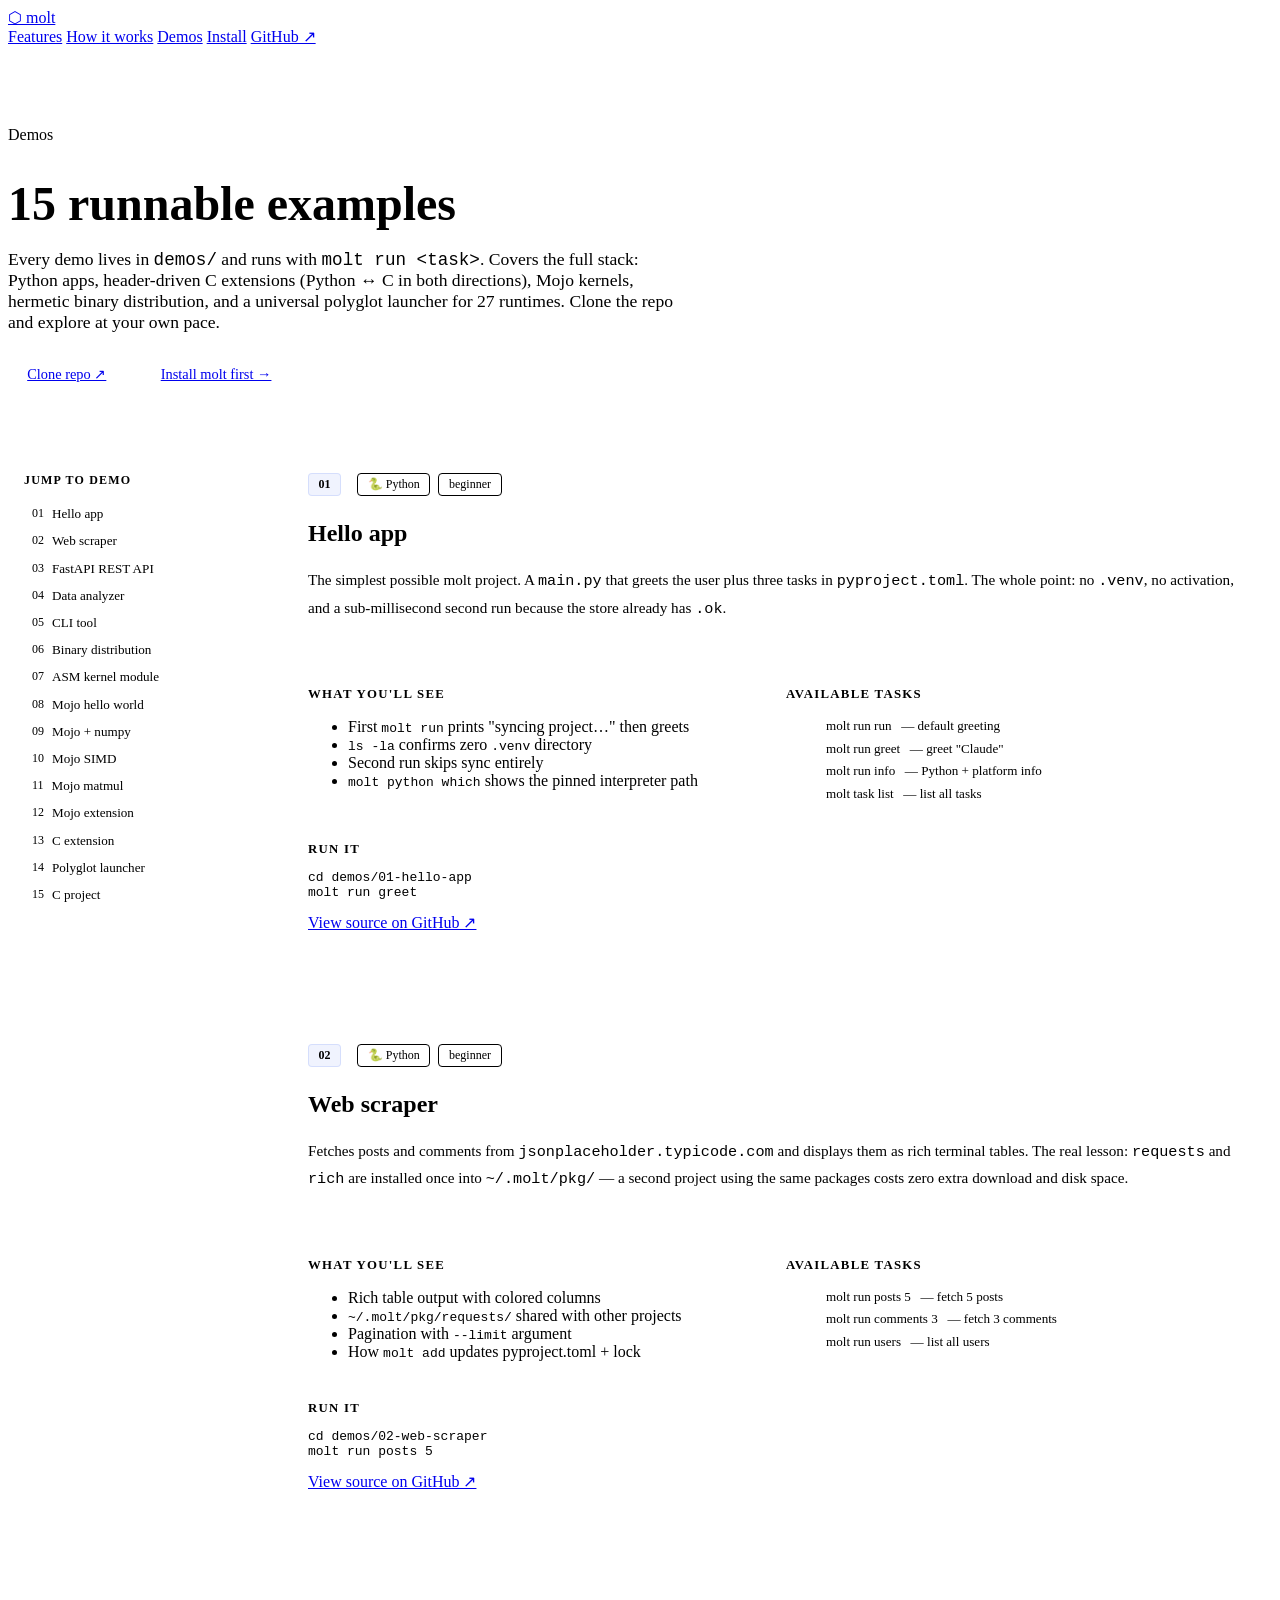
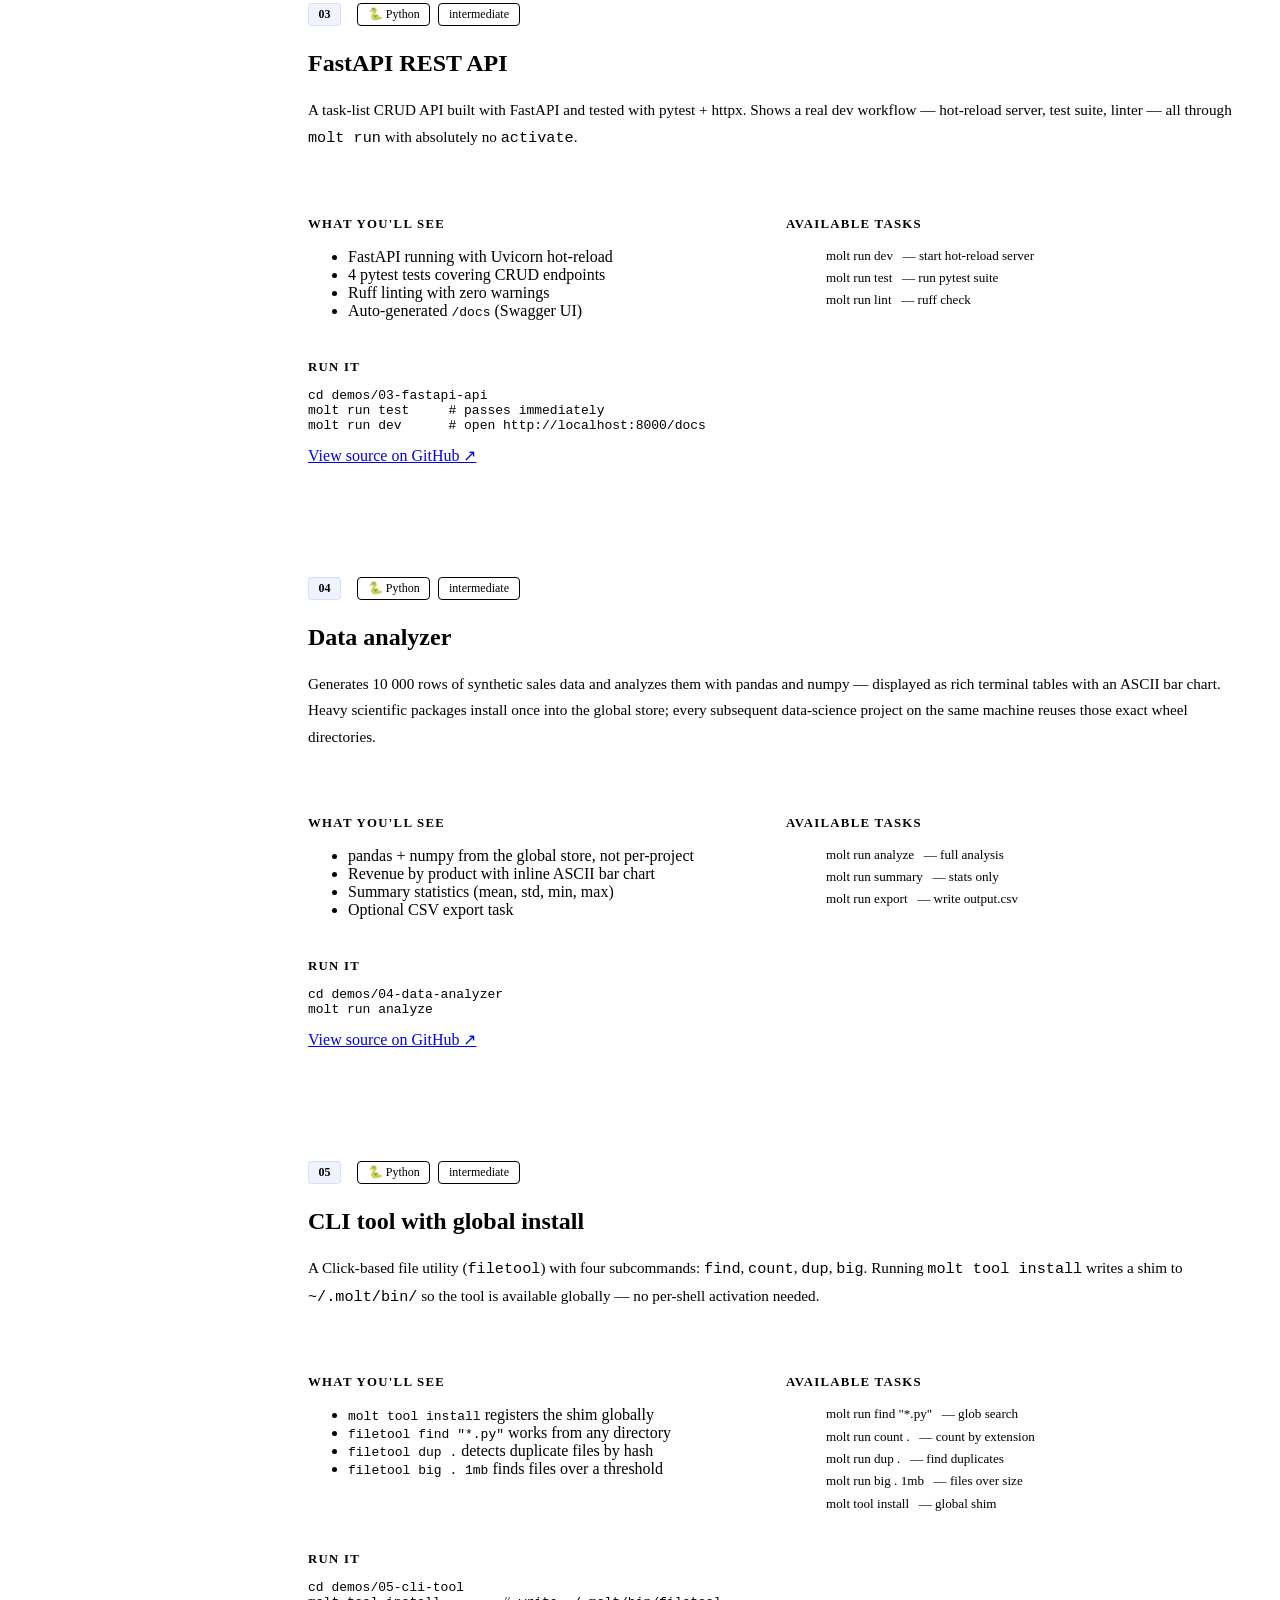
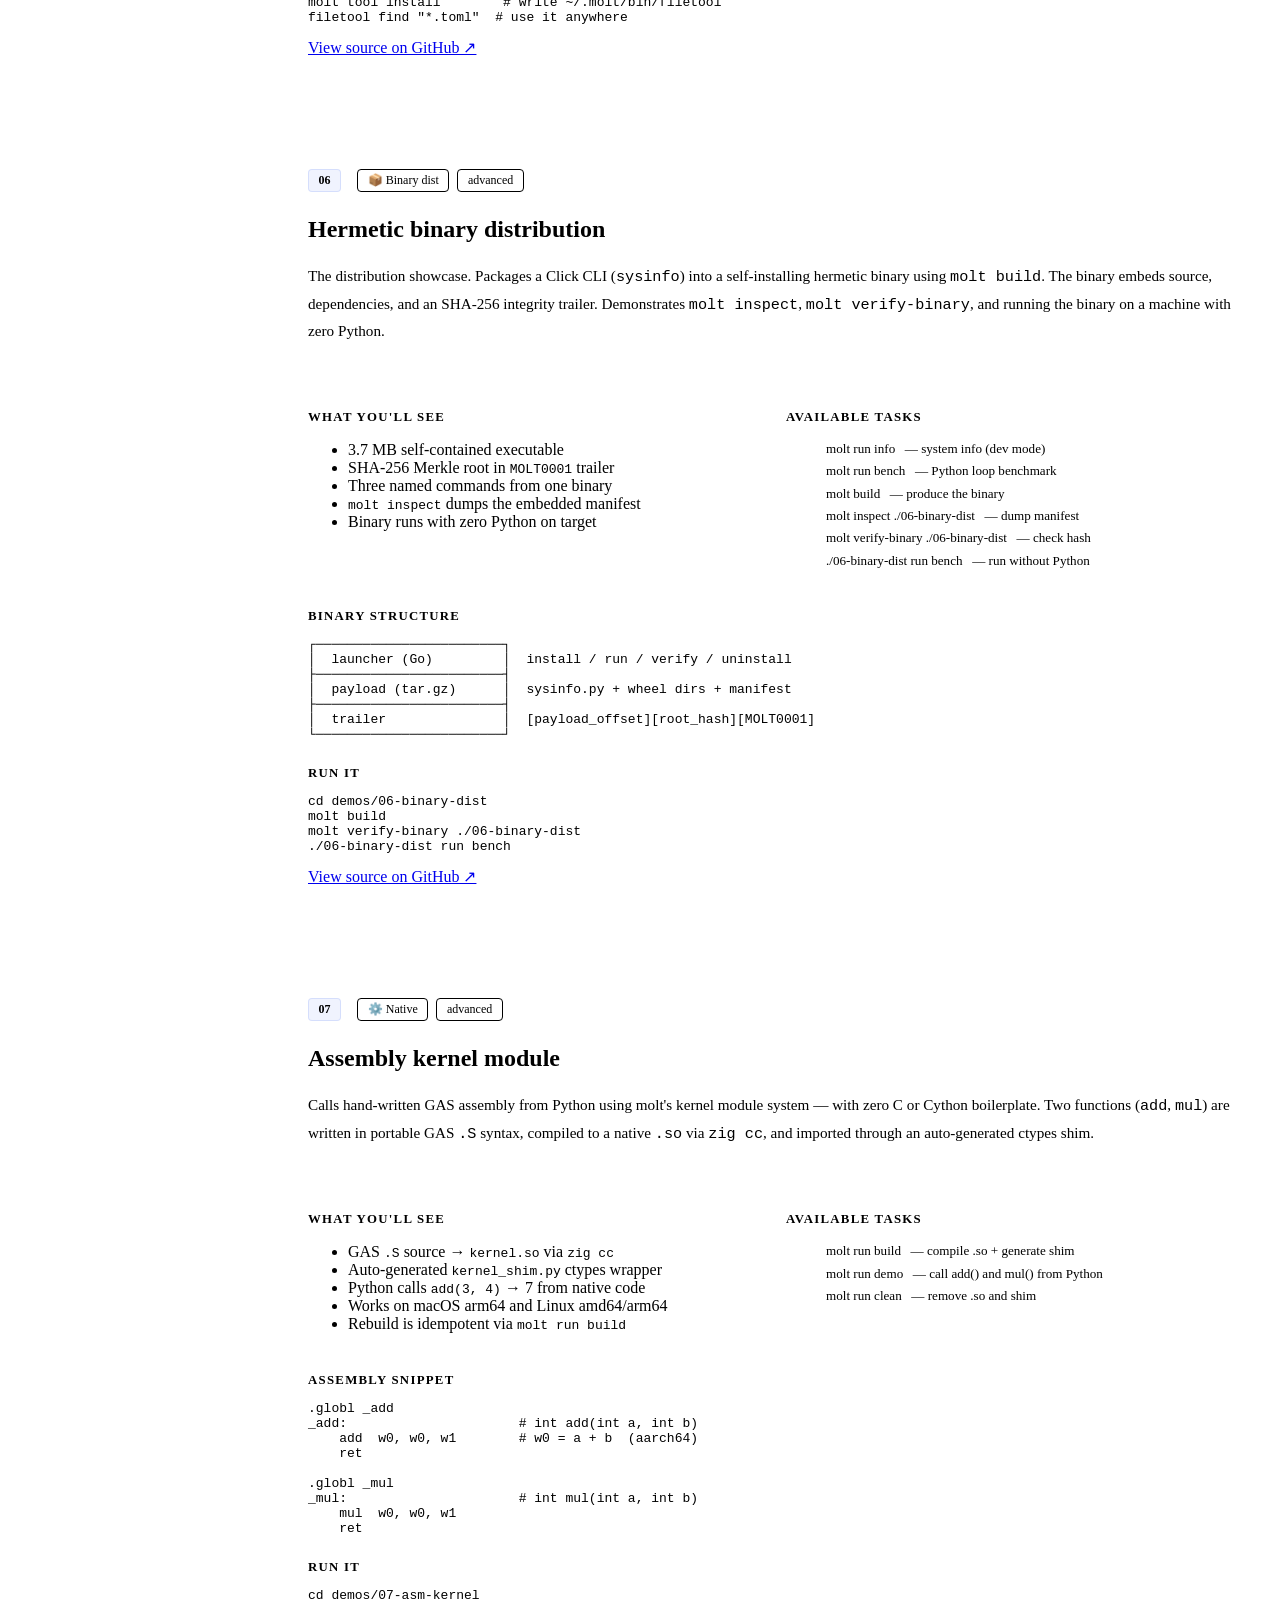
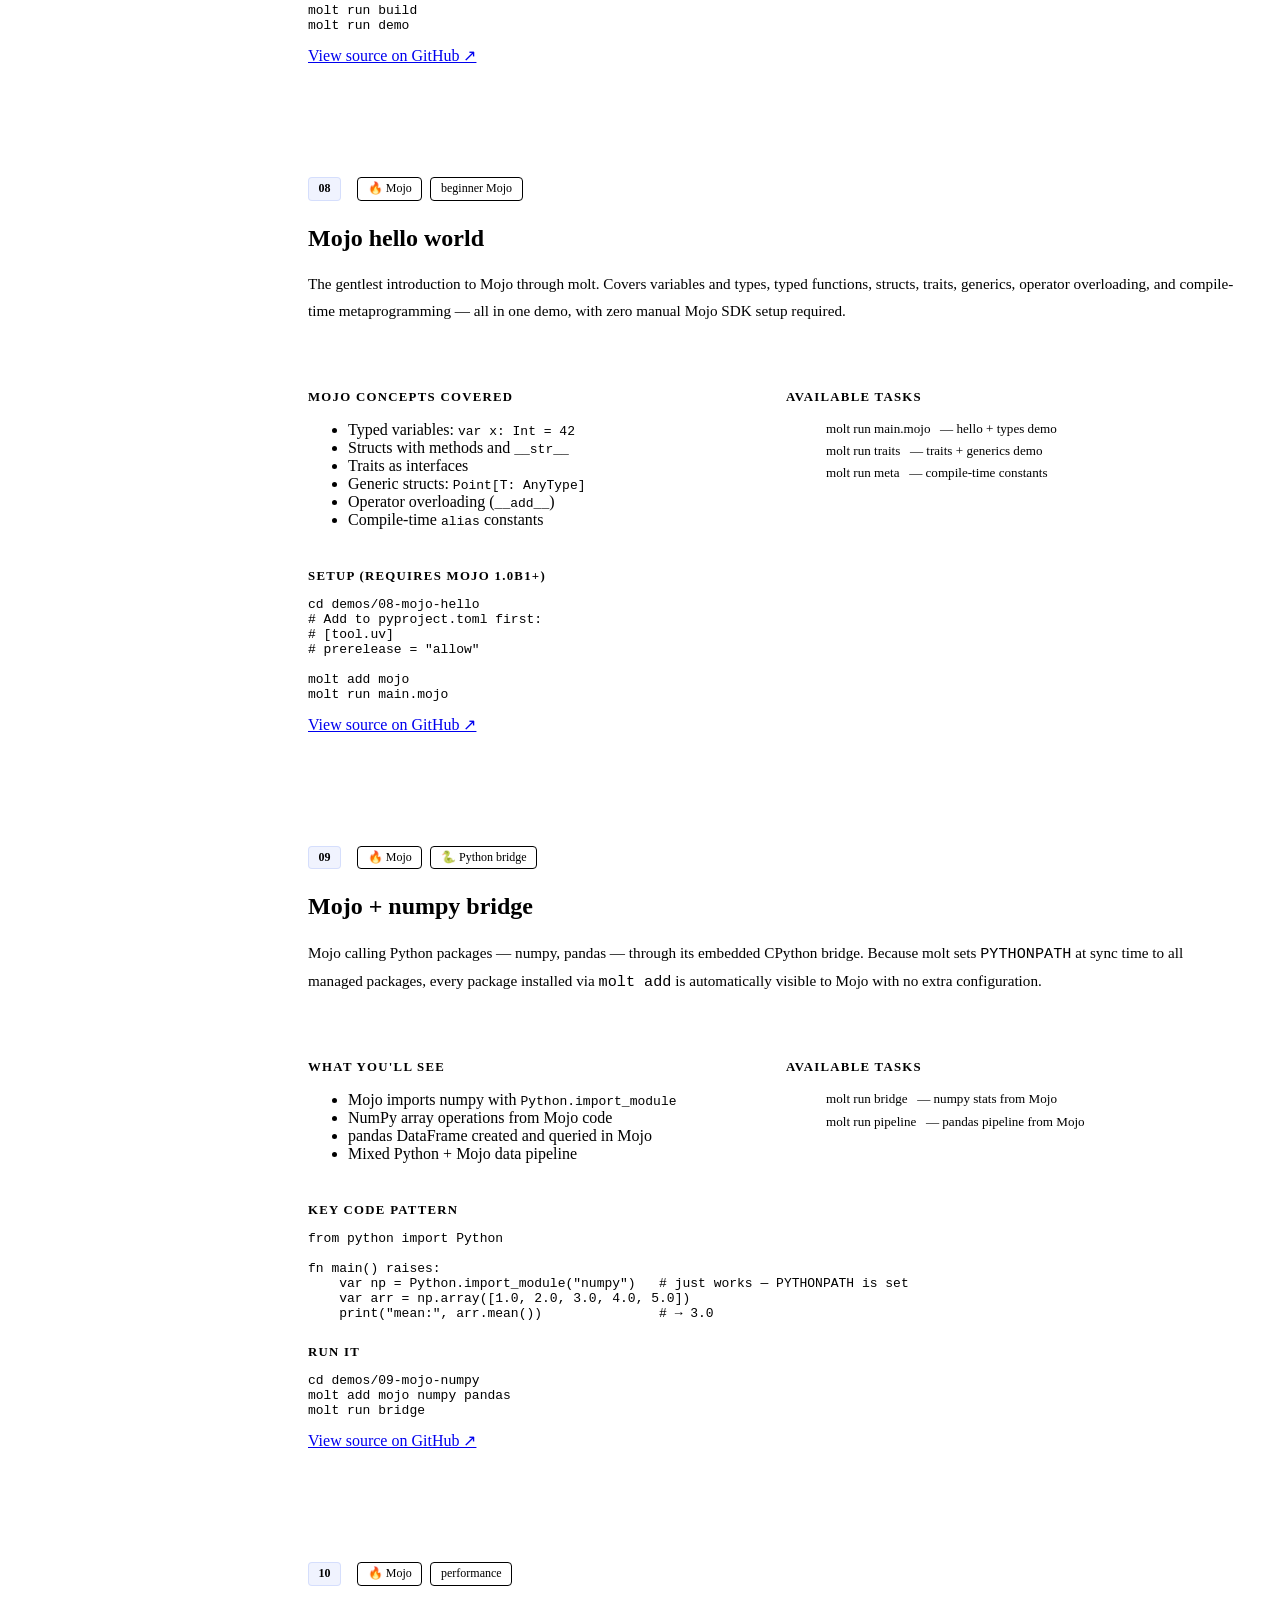
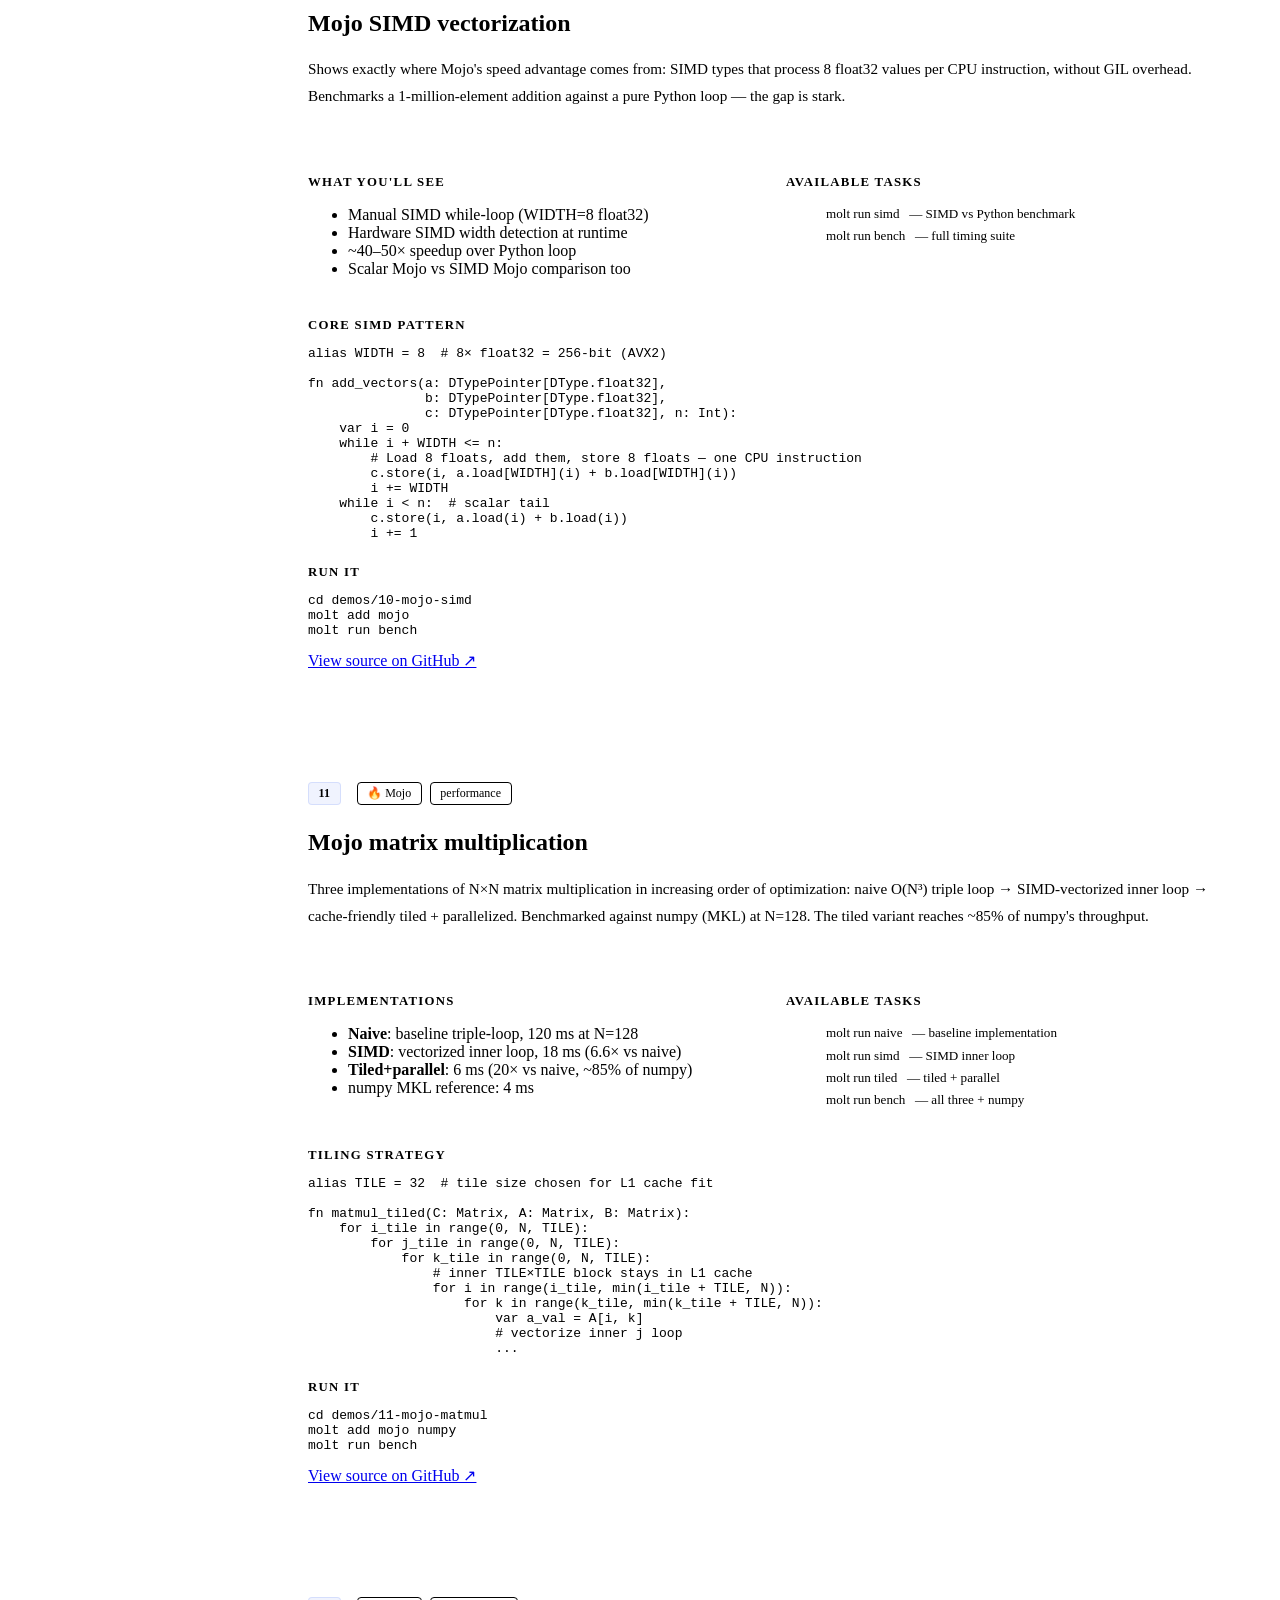
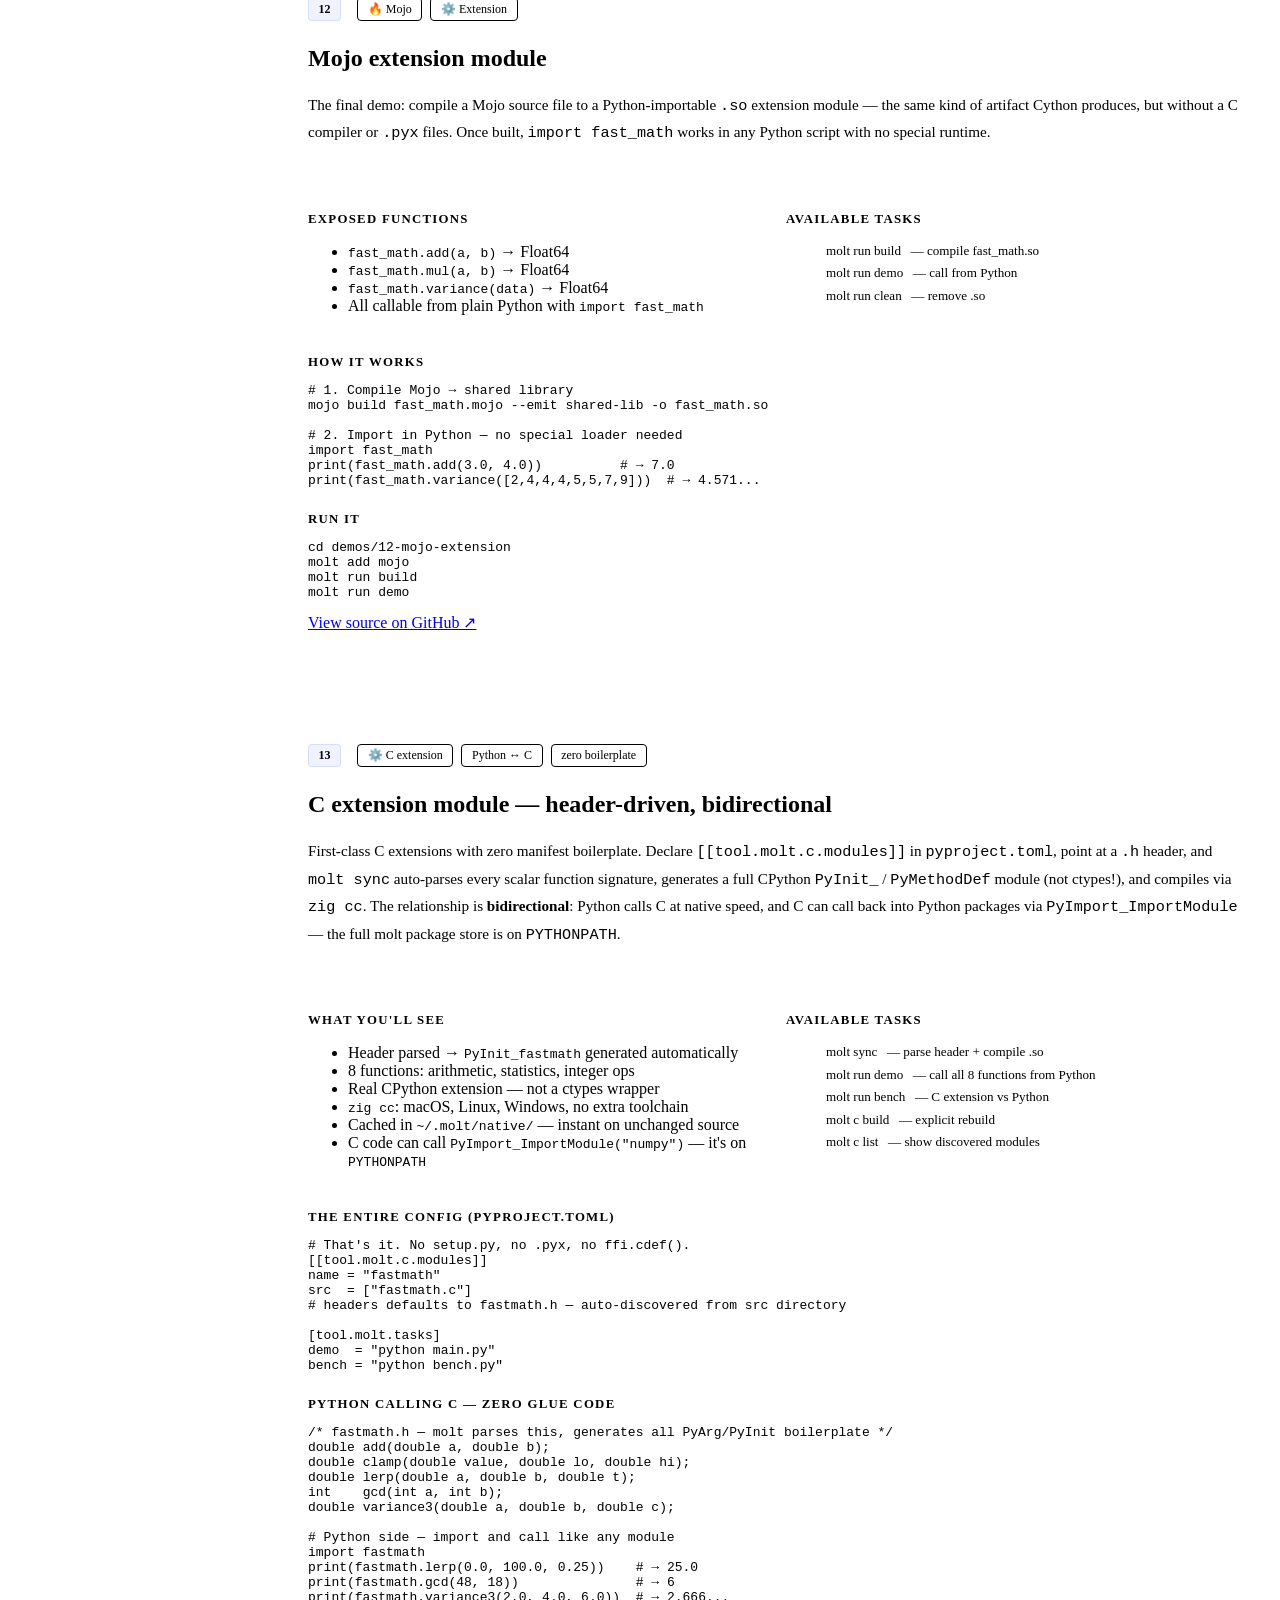
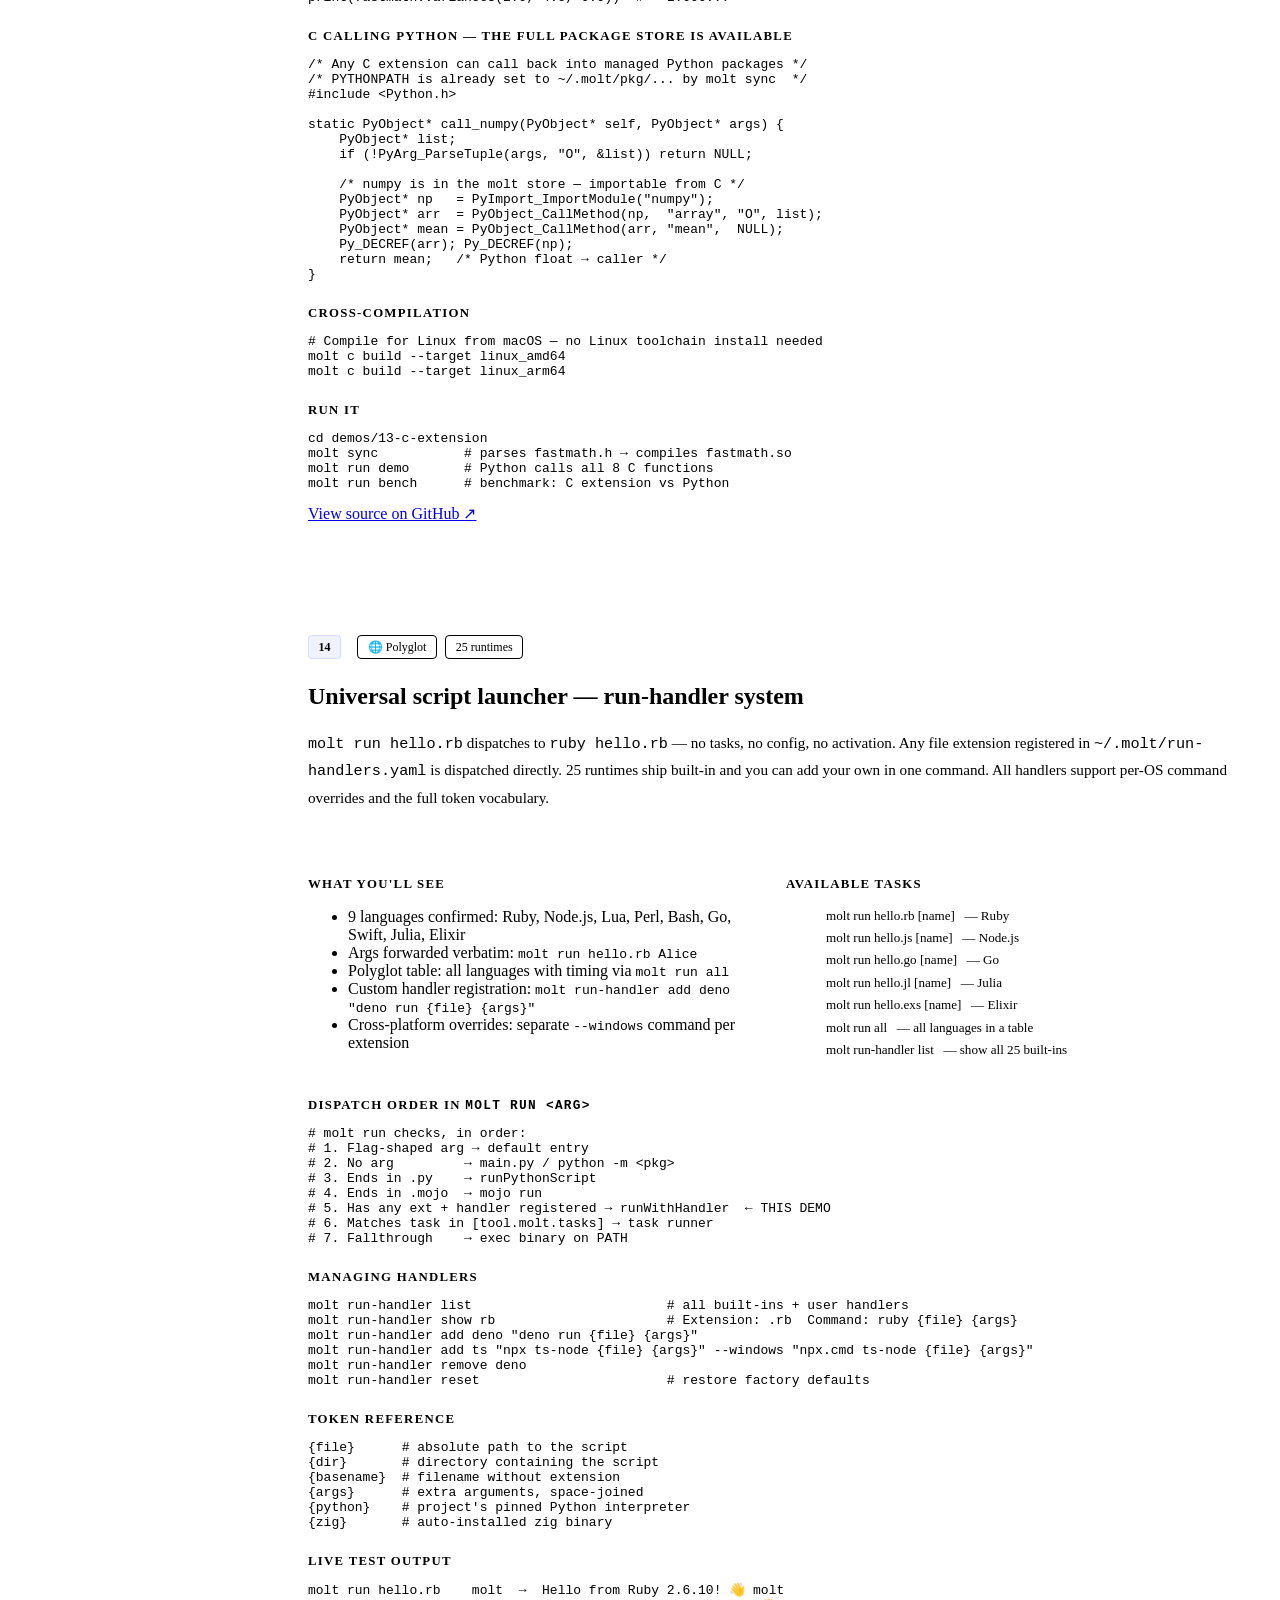
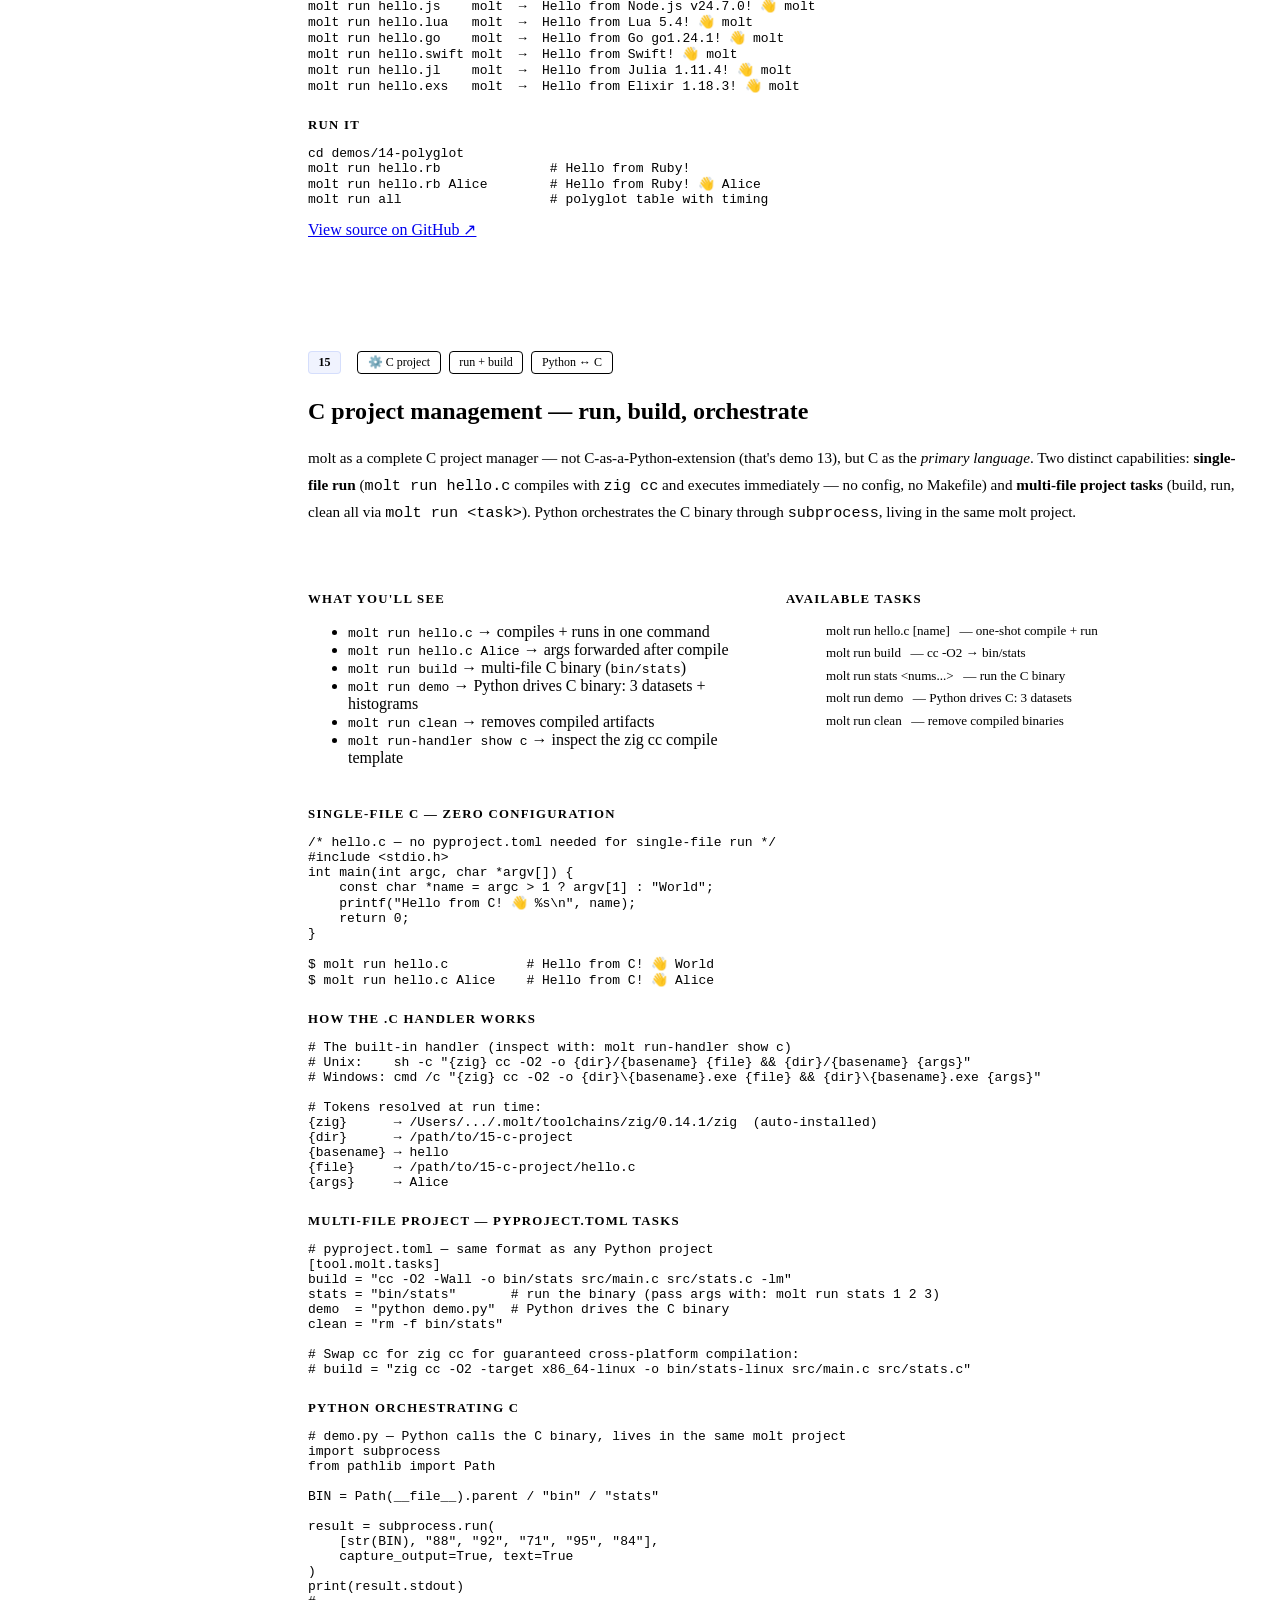
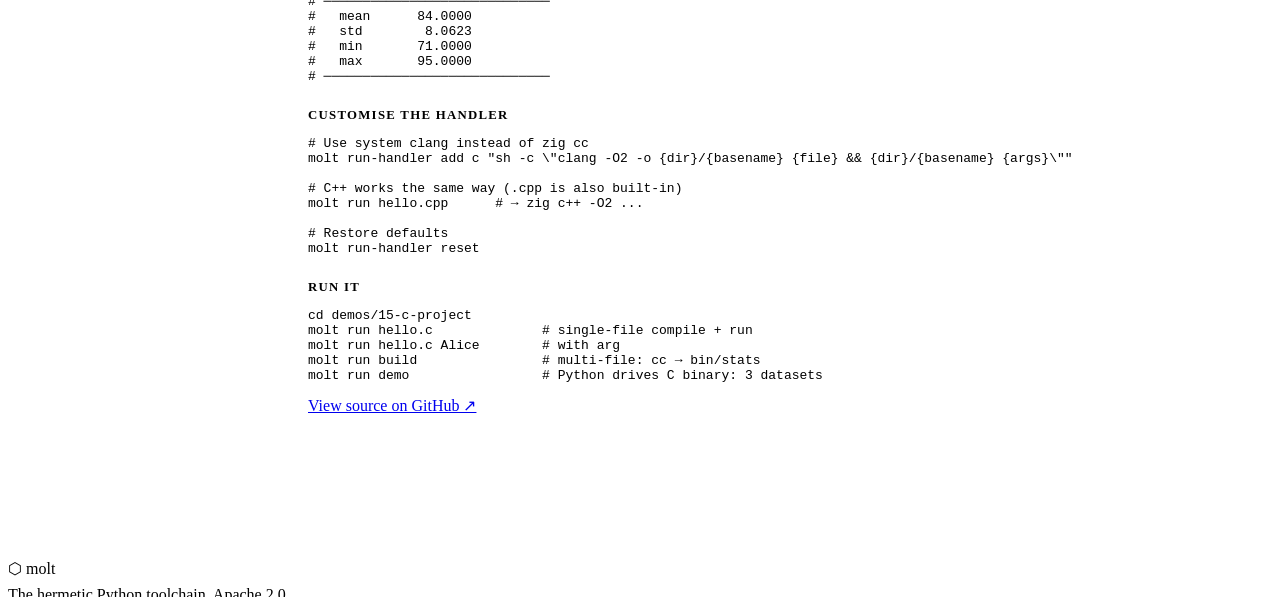
==== site/demos/index.html @ daf4cd88 "feat: demo 15 C project, .c/.cpp run handlers, site + docs update ## New: built-in .c and .cpp run h" ====
<!DOCTYPE html>
<html lang="en">
<head>
  <meta charset="UTF-8">
  <meta name="viewport" content="width=device-width, initial-scale=1.0">
  <title>Demos — molt</title>
  <meta name="description" content="15 runnable molt demos: Python apps, FastAPI, data analysis, CLI tools, hermetic binaries, assembly kernels, Mojo, C extensions, polyglot scripting, and C project management.">
  <link rel="preconnect" href="https://fonts.googleapis.com">
  <link rel="preconnect" href="https://fonts.gstatic.com" crossorigin>
  <link href="https://fonts.googleapis.com/css2?family=Inter:wght@400;500;600;700&family=JetBrains+Mono:wght@400;500;700&display=swap" rel="stylesheet">
  <base href="/molt-python/">
  <link rel="stylesheet" href="assets/style.css">
  <style>
    .demo-card {
      background: var(--bg2);
      border: 1px solid var(--border);
      border-radius: var(--radius);
      padding: 2rem;
      margin-bottom: 3rem;
      scroll-margin-top: calc(var(--nav-h) + 2rem);
    }
    .demo-card:hover { border-color: rgba(108,142,245,.3); }
    .demo-card-header {
      display: flex;
      align-items: center;
      gap: 1rem;
      margin-bottom: 1.5rem;
      flex-wrap: wrap;
    }
    .demo-number {
      font-family: var(--font-mono);
      font-size: .75rem;
      font-weight: 700;
      color: var(--accent);
      background: rgba(108,142,245,.1);
      border: 1px solid rgba(108,142,245,.2);
      padding: .2rem .6rem;
      border-radius: 4px;
    }
    .demo-card h2 { font-size: 1.5rem; }
    .demo-desc { color: var(--muted); line-height: 1.75; margin-bottom: 1.5rem; font-size: .95rem; }
    .demo-section { margin-top: 1.5rem; }
    .demo-section h4 {
      font-size: .8rem;
      font-weight: 600;
      letter-spacing: .1em;
      text-transform: uppercase;
      color: var(--accent);
      margin-bottom: .8rem;
    }
    .two-col { display: grid; grid-template-columns: 1fr 1fr; gap: 1.5rem; }
    @media (max-width: 700px) { .two-col { grid-template-columns: 1fr; } }
    .cmd-list { list-style: none; display: flex; flex-direction: column; gap: .4rem; }
    .cmd-list li {
      font-family: var(--font-mono);
      font-size: .82rem;
      display: flex;
      gap: .6rem;
      align-items: baseline;
    }
    .cmd-list li .c { color: var(--accent2); }
    .cmd-list li .d { color: var(--muted); font-family: var(--font-sans); }
    .pill-row { display: flex; gap: .5rem; flex-wrap: wrap; margin-bottom: 1rem; }
    .pill {
      font-size: .75rem;
      padding: .2rem .6rem;
      border-radius: 4px;
      border: 1px solid;
    }
    /* sidebar nav */
    .demos-layout {
      display: grid;
      grid-template-columns: 220px 1fr;
      gap: 3rem;
      align-items: start;
    }
    @media (max-width: 900px) { .demos-layout { grid-template-columns: 1fr; } .demo-nav { display: none; } }
    .demo-nav {
      position: sticky;
      top: calc(var(--nav-h) + 1.5rem);
      background: var(--bg2);
      border: 1px solid var(--border);
      border-radius: var(--radius);
      padding: 1rem;
    }
    .demo-nav h4 {
      font-size: .75rem;
      font-weight: 600;
      letter-spacing: .1em;
      text-transform: uppercase;
      color: var(--muted);
      margin-bottom: .8rem;
    }
    .demo-nav a {
      display: flex;
      gap: .5rem;
      padding: .35rem .5rem;
      border-radius: 6px;
      font-size: .82rem;
      color: var(--muted);
      text-decoration: none;
      transition: all .15s;
    }
    .demo-nav a:hover { background: var(--bg3); color: var(--text); }
    .demo-nav a .n { color: var(--accent); font-family: var(--font-mono); font-size: .75rem; flex-shrink: 0; }
  </style>
</head>
<body>

<!-- ── Nav ─────────────────────────────────────────────────────────────── -->
<nav>
  <div class="wrap">
    <a class="nav-logo" href="./">
      <span style="color:var(--accent)">⬡</span> molt
    </a>
    <div class="nav-links">
      <a href="./#features">Features</a>
      <a href="./#how">How it works</a>
      <a href="./#demos">Demos</a>
      <a href="./#install">Install</a>
      <a href="https://github.com/luowensheng/molt-python" class="btn-nav" target="_blank" rel="noopener">GitHub ↗</a>
    </div>
  </div>
</nav>

<div style="padding-top:var(--nav-h);">
  <div class="wrap" style="padding-block:4rem;">
    <div style="margin-bottom:3rem;">
      <p class="label">Demos</p>
      <h1 style="font-size:clamp(1.8rem,4vw,3rem); margin-bottom:.8rem;">15 runnable examples</h1>
      <p style="color:var(--muted); font-size:1.1rem; max-width:680px;">
        Every demo lives in <code>demos/</code> and runs with <code>molt run &lt;task&gt;</code>.
        Covers the full stack: Python apps, header-driven C extensions (Python ↔ C in both directions),
        Mojo kernels, hermetic binary distribution, and a universal polyglot launcher for 27 runtimes.
        Clone the repo and explore at your own pace.
      </p>
      <div style="display:flex;gap:1rem;margin-top:1.5rem;flex-wrap:wrap;">
        <a href="https://github.com/luowensheng/molt-python" class="btn btn-primary" target="_blank" rel="noopener" style="font-size:.9rem;padding:.6rem 1.2rem;">
          Clone repo ↗
        </a>
        <a href="./#install" class="btn btn-ghost" style="font-size:.9rem;padding:.6rem 1.2rem;">
          Install molt first →
        </a>
      </div>
    </div>

    <div class="demos-layout">
      <!-- Sidebar nav -->
      <aside class="demo-nav">
        <h4>Jump to demo</h4>
        <a href="/molt-python/demos/#d01"><span class="n">01</span> Hello app</a>
        <a href="/molt-python/demos/#d02"><span class="n">02</span> Web scraper</a>
        <a href="/molt-python/demos/#d03"><span class="n">03</span> FastAPI REST API</a>
        <a href="/molt-python/demos/#d04"><span class="n">04</span> Data analyzer</a>
        <a href="/molt-python/demos/#d05"><span class="n">05</span> CLI tool</a>
        <a href="/molt-python/demos/#d06"><span class="n">06</span> Binary distribution</a>
        <a href="/molt-python/demos/#d07"><span class="n">07</span> ASM kernel module</a>
        <a href="/molt-python/demos/#d08"><span class="n">08</span> Mojo hello world</a>
        <a href="/molt-python/demos/#d09"><span class="n">09</span> Mojo + numpy</a>
        <a href="/molt-python/demos/#d10"><span class="n">10</span> Mojo SIMD</a>
        <a href="/molt-python/demos/#d11"><span class="n">11</span> Mojo matmul</a>
        <a href="/molt-python/demos/#d12"><span class="n">12</span> Mojo extension</a>
        <a href="/molt-python/demos/#d13"><span class="n">13</span> C extension</a>
        <a href="/molt-python/demos/#d14"><span class="n">14</span> Polyglot launcher</a>
        <a href="/molt-python/demos/#d15"><span class="n">15</span> C project</a>
      </aside>

      <!-- Demo cards -->
      <div>

        <!-- 01 -->
        <div class="demo-card" id="d01">
          <div class="demo-card-header">
            <span class="demo-number">01</span>
            <div class="pill-row" style="margin:0;">
              <span class="pill badge-python">🐍 Python</span>
              <span class="pill" style="color:var(--muted);border-color:var(--border);">beginner</span>
            </div>
          </div>
          <h2>Hello app</h2>
          <p class="demo-desc">
            The simplest possible molt project. A <code>main.py</code> that greets the user plus three
            tasks in <code>pyproject.toml</code>. The whole point: no <code>.venv</code>, no activation,
            and a sub-millisecond second run because the store already has <code>.ok</code>.
          </p>
          <div class="two-col">
            <div class="demo-section">
              <h4>What you'll see</h4>
              <ul class="demo-bullets">
                <li>First <code>molt run</code> prints "syncing project…" then greets</li>
                <li><code>ls -la</code> confirms zero <code>.venv</code> directory</li>
                <li>Second run skips sync entirely</li>
                <li><code>molt python which</code> shows the pinned interpreter path</li>
              </ul>
            </div>
            <div class="demo-section">
              <h4>Available tasks</h4>
              <ul class="cmd-list">
                <li><span class="c">molt run run</span> <span class="d">— default greeting</span></li>
                <li><span class="c">molt run greet</span> <span class="d">— greet "Claude"</span></li>
                <li><span class="c">molt run info</span> <span class="d">— Python + platform info</span></li>
                <li><span class="c">molt task list</span> <span class="d">— list all tasks</span></li>
              </ul>
            </div>
          </div>
          <div class="demo-section">
            <h4>Run it</h4>
            <pre><code>cd demos/01-hello-app
molt run greet</code></pre>
          </div>
          <a href="https://github.com/luowensheng/molt-python/tree/main/demos/01-hello-app" class="demo-link" target="_blank" rel="noopener">View source on GitHub ↗</a>
        </div>

        <!-- 02 -->
        <div class="demo-card" id="d02">
          <div class="demo-card-header">
            <span class="demo-number">02</span>
            <div class="pill-row" style="margin:0;">
              <span class="pill badge-python">🐍 Python</span>
              <span class="pill" style="color:var(--muted);border-color:var(--border);">beginner</span>
            </div>
          </div>
          <h2>Web scraper</h2>
          <p class="demo-desc">
            Fetches posts and comments from <code>jsonplaceholder.typicode.com</code> and displays them
            as rich terminal tables. The real lesson: <code>requests</code> and <code>rich</code>
            are installed once into <code>~/.molt/pkg/</code> — a second project using the same
            packages costs zero extra download and disk space.
          </p>
          <div class="two-col">
            <div class="demo-section">
              <h4>What you'll see</h4>
              <ul class="demo-bullets">
                <li>Rich table output with colored columns</li>
                <li><code>~/.molt/pkg/requests/</code> shared with other projects</li>
                <li>Pagination with <code>--limit</code> argument</li>
                <li>How <code>molt add</code> updates pyproject.toml + lock</li>
              </ul>
            </div>
            <div class="demo-section">
              <h4>Available tasks</h4>
              <ul class="cmd-list">
                <li><span class="c">molt run posts 5</span> <span class="d">— fetch 5 posts</span></li>
                <li><span class="c">molt run comments 3</span> <span class="d">— fetch 3 comments</span></li>
                <li><span class="c">molt run users</span> <span class="d">— list all users</span></li>
              </ul>
            </div>
          </div>
          <div class="demo-section">
            <h4>Run it</h4>
            <pre><code>cd demos/02-web-scraper
molt run posts 5</code></pre>
          </div>
          <a href="https://github.com/luowensheng/molt-python/tree/main/demos/02-web-scraper" class="demo-link" target="_blank" rel="noopener">View source on GitHub ↗</a>
        </div>

        <!-- 03 -->
        <div class="demo-card" id="d03">
          <div class="demo-card-header">
            <span class="demo-number">03</span>
            <div class="pill-row" style="margin:0;">
              <span class="pill badge-python">🐍 Python</span>
              <span class="pill" style="color:var(--muted);border-color:var(--border);">intermediate</span>
            </div>
          </div>
          <h2>FastAPI REST API</h2>
          <p class="demo-desc">
            A task-list CRUD API built with FastAPI and tested with pytest + httpx.
            Shows a real dev workflow — hot-reload server, test suite, linter — all
            through <code>molt run</code> with absolutely no <code>activate</code>.
          </p>
          <div class="two-col">
            <div class="demo-section">
              <h4>What you'll see</h4>
              <ul class="demo-bullets">
                <li>FastAPI running with Uvicorn hot-reload</li>
                <li>4 pytest tests covering CRUD endpoints</li>
                <li>Ruff linting with zero warnings</li>
                <li>Auto-generated <code>/docs</code> (Swagger UI)</li>
              </ul>
            </div>
            <div class="demo-section">
              <h4>Available tasks</h4>
              <ul class="cmd-list">
                <li><span class="c">molt run dev</span> <span class="d">— start hot-reload server</span></li>
                <li><span class="c">molt run test</span> <span class="d">— run pytest suite</span></li>
                <li><span class="c">molt run lint</span> <span class="d">— ruff check</span></li>
              </ul>
            </div>
          </div>
          <div class="demo-section">
            <h4>Run it</h4>
            <pre><code>cd demos/03-fastapi-api
molt run test     # passes immediately
molt run dev      # open http://localhost:8000/docs</code></pre>
          </div>
          <a href="https://github.com/luowensheng/molt-python/tree/main/demos/03-fastapi-api" class="demo-link" target="_blank" rel="noopener">View source on GitHub ↗</a>
        </div>

        <!-- 04 -->
        <div class="demo-card" id="d04">
          <div class="demo-card-header">
            <span class="demo-number">04</span>
            <div class="pill-row" style="margin:0;">
              <span class="pill badge-python">🐍 Python</span>
              <span class="pill" style="color:var(--muted);border-color:var(--border);">intermediate</span>
            </div>
          </div>
          <h2>Data analyzer</h2>
          <p class="demo-desc">
            Generates 10 000 rows of synthetic sales data and analyzes them with pandas and numpy —
            displayed as rich terminal tables with an ASCII bar chart. Heavy scientific packages
            install once into the global store; every subsequent data-science project on the same
            machine reuses those exact wheel directories.
          </p>
          <div class="two-col">
            <div class="demo-section">
              <h4>What you'll see</h4>
              <ul class="demo-bullets">
                <li>pandas + numpy from the global store, not per-project</li>
                <li>Revenue by product with inline ASCII bar chart</li>
                <li>Summary statistics (mean, std, min, max)</li>
                <li>Optional CSV export task</li>
              </ul>
            </div>
            <div class="demo-section">
              <h4>Available tasks</h4>
              <ul class="cmd-list">
                <li><span class="c">molt run analyze</span> <span class="d">— full analysis</span></li>
                <li><span class="c">molt run summary</span> <span class="d">— stats only</span></li>
                <li><span class="c">molt run export</span> <span class="d">— write output.csv</span></li>
              </ul>
            </div>
          </div>
          <div class="demo-section">
            <h4>Run it</h4>
            <pre><code>cd demos/04-data-analyzer
molt run analyze</code></pre>
          </div>
          <a href="https://github.com/luowensheng/molt-python/tree/main/demos/04-data-analyzer" class="demo-link" target="_blank" rel="noopener">View source on GitHub ↗</a>
        </div>

        <!-- 05 -->
        <div class="demo-card" id="d05">
          <div class="demo-card-header">
            <span class="demo-number">05</span>
            <div class="pill-row" style="margin:0;">
              <span class="pill badge-python">🐍 Python</span>
              <span class="pill" style="color:var(--muted);border-color:var(--border);">intermediate</span>
            </div>
          </div>
          <h2>CLI tool with global install</h2>
          <p class="demo-desc">
            A Click-based file utility (<code>filetool</code>) with four subcommands: <code>find</code>,
            <code>count</code>, <code>dup</code>, <code>big</code>. Running <code>molt tool install</code>
            writes a shim to <code>~/.molt/bin/</code> so the tool is available globally — no per-shell
            activation needed.
          </p>
          <div class="two-col">
            <div class="demo-section">
              <h4>What you'll see</h4>
              <ul class="demo-bullets">
                <li><code>molt tool install</code> registers the shim globally</li>
                <li><code>filetool find "*.py"</code> works from any directory</li>
                <li><code>filetool dup .</code> detects duplicate files by hash</li>
                <li><code>filetool big . 1mb</code> finds files over a threshold</li>
              </ul>
            </div>
            <div class="demo-section">
              <h4>Available tasks</h4>
              <ul class="cmd-list">
                <li><span class="c">molt run find "*.py"</span> <span class="d">— glob search</span></li>
                <li><span class="c">molt run count .</span> <span class="d">— count by extension</span></li>
                <li><span class="c">molt run dup .</span> <span class="d">— find duplicates</span></li>
                <li><span class="c">molt run big . 1mb</span> <span class="d">— files over size</span></li>
                <li><span class="c">molt tool install</span> <span class="d">— global shim</span></li>
              </ul>
            </div>
          </div>
          <div class="demo-section">
            <h4>Run it</h4>
            <pre><code>cd demos/05-cli-tool
molt tool install        # write ~/.molt/bin/filetool
filetool find "*.toml"  # use it anywhere</code></pre>
          </div>
          <a href="https://github.com/luowensheng/molt-python/tree/main/demos/05-cli-tool" class="demo-link" target="_blank" rel="noopener">View source on GitHub ↗</a>
        </div>

        <!-- 06 -->
        <div class="demo-card" id="d06">
          <div class="demo-card-header">
            <span class="demo-number">06</span>
            <div class="pill-row" style="margin:0;">
              <span class="pill badge-build">📦 Binary dist</span>
              <span class="pill" style="color:var(--muted);border-color:var(--border);">advanced</span>
            </div>
          </div>
          <h2>Hermetic binary distribution</h2>
          <p class="demo-desc">
            The distribution showcase. Packages a Click CLI (<code>sysinfo</code>) into a
            self-installing hermetic binary using <code>molt build</code>. The binary embeds source,
            dependencies, and an SHA-256 integrity trailer. Demonstrates <code>molt inspect</code>,
            <code>molt verify-binary</code>, and running the binary on a machine with zero Python.
          </p>
          <div class="two-col">
            <div class="demo-section">
              <h4>What you'll see</h4>
              <ul class="demo-bullets">
                <li>3.7 MB self-contained executable</li>
                <li>SHA-256 Merkle root in <code>MOLT0001</code> trailer</li>
                <li>Three named commands from one binary</li>
                <li><code>molt inspect</code> dumps the embedded manifest</li>
                <li>Binary runs with zero Python on target</li>
              </ul>
            </div>
            <div class="demo-section">
              <h4>Available tasks</h4>
              <ul class="cmd-list">
                <li><span class="c">molt run info</span> <span class="d">— system info (dev mode)</span></li>
                <li><span class="c">molt run bench</span> <span class="d">— Python loop benchmark</span></li>
                <li><span class="c">molt build</span> <span class="d">— produce the binary</span></li>
                <li><span class="c">molt inspect ./06-binary-dist</span> <span class="d">— dump manifest</span></li>
                <li><span class="c">molt verify-binary ./06-binary-dist</span> <span class="d">— check hash</span></li>
                <li><span class="c">./06-binary-dist run bench</span> <span class="d">— run without Python</span></li>
              </ul>
            </div>
          </div>
          <div class="demo-section">
            <h4>Binary structure</h4>
            <pre><code>┌────────────────────────┐
│  launcher (Go)         │  install / run / verify / uninstall
├────────────────────────┤
│  payload (tar.gz)      │  sysinfo.py + wheel dirs + manifest
├────────────────────────┤
│  trailer               │  [payload_offset][root_hash][MOLT0001]
└────────────────────────┘</code></pre>
          </div>
          <div class="demo-section">
            <h4>Run it</h4>
            <pre><code>cd demos/06-binary-dist
molt build
molt verify-binary ./06-binary-dist
./06-binary-dist run bench</code></pre>
          </div>
          <a href="https://github.com/luowensheng/molt-python/tree/main/demos/06-binary-dist" class="demo-link" target="_blank" rel="noopener">View source on GitHub ↗</a>
        </div>

        <!-- 07 -->
        <div class="demo-card" id="d07">
          <div class="demo-card-header">
            <span class="demo-number">07</span>
            <div class="pill-row" style="margin:0;">
              <span class="pill badge-native">⚙️ Native</span>
              <span class="pill" style="color:var(--muted);border-color:var(--border);">advanced</span>
            </div>
          </div>
          <h2>Assembly kernel module</h2>
          <p class="demo-desc">
            Calls hand-written GAS assembly from Python using molt's kernel module system — with
            zero C or Cython boilerplate. Two functions (<code>add</code>, <code>mul</code>) are
            written in portable GAS <code>.S</code> syntax, compiled to a native <code>.so</code>
            via <code>zig cc</code>, and imported through an auto-generated ctypes shim.
          </p>
          <div class="two-col">
            <div class="demo-section">
              <h4>What you'll see</h4>
              <ul class="demo-bullets">
                <li>GAS <code>.S</code> source → <code>kernel.so</code> via <code>zig cc</code></li>
                <li>Auto-generated <code>kernel_shim.py</code> ctypes wrapper</li>
                <li>Python calls <code>add(3, 4)</code> → 7 from native code</li>
                <li>Works on macOS arm64 and Linux amd64/arm64</li>
                <li>Rebuild is idempotent via <code>molt run build</code></li>
              </ul>
            </div>
            <div class="demo-section">
              <h4>Available tasks</h4>
              <ul class="cmd-list">
                <li><span class="c">molt run build</span> <span class="d">— compile .so + generate shim</span></li>
                <li><span class="c">molt run demo</span> <span class="d">— call add() and mul() from Python</span></li>
                <li><span class="c">molt run clean</span> <span class="d">— remove .so and shim</span></li>
              </ul>
            </div>
          </div>
          <div class="demo-section">
            <h4>Assembly snippet</h4>
            <pre><code>.globl _add
_add:                      # int add(int a, int b)
    add  w0, w0, w1        # w0 = a + b  (aarch64)
    ret

.globl _mul
_mul:                      # int mul(int a, int b)
    mul  w0, w0, w1
    ret</code></pre>
          </div>
          <div class="demo-section">
            <h4>Run it</h4>
            <pre><code>cd demos/07-asm-kernel
molt run build
molt run demo</code></pre>
          </div>
          <a href="https://github.com/luowensheng/molt-python/tree/main/demos/07-asm-kernel" class="demo-link" target="_blank" rel="noopener">View source on GitHub ↗</a>
        </div>

        <!-- 08 -->
        <div class="demo-card" id="d08">
          <div class="demo-card-header">
            <span class="demo-number">08</span>
            <div class="pill-row" style="margin:0;">
              <span class="pill badge-mojo">🔥 Mojo</span>
              <span class="pill" style="color:var(--muted);border-color:var(--border);">beginner Mojo</span>
            </div>
          </div>
          <h2>Mojo hello world</h2>
          <p class="demo-desc">
            The gentlest introduction to Mojo through molt. Covers variables and types,
            typed functions, structs, traits, generics, operator overloading, and compile-time
            metaprogramming — all in one demo, with zero manual Mojo SDK setup required.
          </p>
          <div class="two-col">
            <div class="demo-section">
              <h4>Mojo concepts covered</h4>
              <ul class="demo-bullets">
                <li>Typed variables: <code>var x: Int = 42</code></li>
                <li>Structs with methods and <code>__str__</code></li>
                <li>Traits as interfaces</li>
                <li>Generic structs: <code>Point[T: AnyType]</code></li>
                <li>Operator overloading (<code>__add__</code>)</li>
                <li>Compile-time <code>alias</code> constants</li>
              </ul>
            </div>
            <div class="demo-section">
              <h4>Available tasks</h4>
              <ul class="cmd-list">
                <li><span class="c">molt run main.mojo</span> <span class="d">— hello + types demo</span></li>
                <li><span class="c">molt run traits</span> <span class="d">— traits + generics demo</span></li>
                <li><span class="c">molt run meta</span> <span class="d">— compile-time constants</span></li>
              </ul>
            </div>
          </div>
          <div class="demo-section">
            <h4>Setup (requires Mojo 1.0b1+)</h4>
            <pre><code>cd demos/08-mojo-hello
# Add to pyproject.toml first:
# [tool.uv]
# prerelease = "allow"

molt add mojo
molt run main.mojo</code></pre>
          </div>
          <a href="https://github.com/luowensheng/molt-python/tree/main/demos/08-mojo-hello" class="demo-link" target="_blank" rel="noopener">View source on GitHub ↗</a>
        </div>

        <!-- 09 -->
        <div class="demo-card" id="d09">
          <div class="demo-card-header">
            <span class="demo-number">09</span>
            <div class="pill-row" style="margin:0;">
              <span class="pill badge-mojo">🔥 Mojo</span>
              <span class="pill badge-python">🐍 Python bridge</span>
            </div>
          </div>
          <h2>Mojo + numpy bridge</h2>
          <p class="demo-desc">
            Mojo calling Python packages — numpy, pandas — through its embedded CPython bridge.
            Because molt sets <code>PYTHONPATH</code> at sync time to all managed packages, every
            package installed via <code>molt add</code> is automatically visible to Mojo
            with no extra configuration.
          </p>
          <div class="two-col">
            <div class="demo-section">
              <h4>What you'll see</h4>
              <ul class="demo-bullets">
                <li>Mojo imports numpy with <code>Python.import_module</code></li>
                <li>NumPy array operations from Mojo code</li>
                <li>pandas DataFrame created and queried in Mojo</li>
                <li>Mixed Python + Mojo data pipeline</li>
              </ul>
            </div>
            <div class="demo-section">
              <h4>Available tasks</h4>
              <ul class="cmd-list">
                <li><span class="c">molt run bridge</span> <span class="d">— numpy stats from Mojo</span></li>
                <li><span class="c">molt run pipeline</span> <span class="d">— pandas pipeline from Mojo</span></li>
              </ul>
            </div>
          </div>
          <div class="demo-section">
            <h4>Key code pattern</h4>
            <pre><code>from python import Python

fn main() raises:
    var np = Python.import_module("numpy")   # just works — PYTHONPATH is set
    var arr = np.array([1.0, 2.0, 3.0, 4.0, 5.0])
    print("mean:", arr.mean())               # → 3.0</code></pre>
          </div>
          <div class="demo-section">
            <h4>Run it</h4>
            <pre><code>cd demos/09-mojo-numpy
molt add mojo numpy pandas
molt run bridge</code></pre>
          </div>
          <a href="https://github.com/luowensheng/molt-python/tree/main/demos/09-mojo-numpy" class="demo-link" target="_blank" rel="noopener">View source on GitHub ↗</a>
        </div>

        <!-- 10 -->
        <div class="demo-card" id="d10">
          <div class="demo-card-header">
            <span class="demo-number">10</span>
            <div class="pill-row" style="margin:0;">
              <span class="pill badge-mojo">🔥 Mojo</span>
              <span class="pill" style="color:var(--muted);border-color:var(--border);">performance</span>
            </div>
          </div>
          <h2>Mojo SIMD vectorization</h2>
          <p class="demo-desc">
            Shows exactly where Mojo's speed advantage comes from: SIMD types that process
            8 float32 values per CPU instruction, without GIL overhead. Benchmarks a
            1-million-element addition against a pure Python loop — the gap is stark.
          </p>
          <div class="two-col">
            <div class="demo-section">
              <h4>What you'll see</h4>
              <ul class="demo-bullets">
                <li>Manual SIMD while-loop (WIDTH=8 float32)</li>
                <li>Hardware SIMD width detection at runtime</li>
                <li>~40–50× speedup over Python loop</li>
                <li>Scalar Mojo vs SIMD Mojo comparison too</li>
              </ul>
            </div>
            <div class="demo-section">
              <h4>Available tasks</h4>
              <ul class="cmd-list">
                <li><span class="c">molt run simd</span> <span class="d">— SIMD vs Python benchmark</span></li>
                <li><span class="c">molt run bench</span> <span class="d">— full timing suite</span></li>
              </ul>
            </div>
          </div>
          <div class="demo-section">
            <h4>Core SIMD pattern</h4>
            <pre><code>alias WIDTH = 8  # 8× float32 = 256-bit (AVX2)

fn add_vectors(a: DTypePointer[DType.float32],
               b: DTypePointer[DType.float32],
               c: DTypePointer[DType.float32], n: Int):
    var i = 0
    while i + WIDTH <= n:
        # Load 8 floats, add them, store 8 floats — one CPU instruction
        c.store(i, a.load[WIDTH](i) + b.load[WIDTH](i))
        i += WIDTH
    while i < n:  # scalar tail
        c.store(i, a.load(i) + b.load(i))
        i += 1</code></pre>
          </div>
          <div class="demo-section">
            <h4>Run it</h4>
            <pre><code>cd demos/10-mojo-simd
molt add mojo
molt run bench</code></pre>
          </div>
          <a href="https://github.com/luowensheng/molt-python/tree/main/demos/10-mojo-simd" class="demo-link" target="_blank" rel="noopener">View source on GitHub ↗</a>
        </div>

        <!-- 11 -->
        <div class="demo-card" id="d11">
          <div class="demo-card-header">
            <span class="demo-number">11</span>
            <div class="pill-row" style="margin:0;">
              <span class="pill badge-mojo">🔥 Mojo</span>
              <span class="pill" style="color:var(--muted);border-color:var(--border);">performance</span>
            </div>
          </div>
          <h2>Mojo matrix multiplication</h2>
          <p class="demo-desc">
            Three implementations of N×N matrix multiplication in increasing order of
            optimization: naive O(N³) triple loop → SIMD-vectorized inner loop →
            cache-friendly tiled + parallelized. Benchmarked against numpy (MKL) at N=128.
            The tiled variant reaches ~85% of numpy's throughput.
          </p>
          <div class="two-col">
            <div class="demo-section">
              <h4>Implementations</h4>
              <ul class="demo-bullets">
                <li><strong>Naive</strong>: baseline triple-loop, 120 ms at N=128</li>
                <li><strong>SIMD</strong>: vectorized inner loop, 18 ms (6.6× vs naive)</li>
                <li><strong>Tiled+parallel</strong>: 6 ms (20× vs naive, ~85% of numpy)</li>
                <li>numpy MKL reference: 4 ms</li>
              </ul>
            </div>
            <div class="demo-section">
              <h4>Available tasks</h4>
              <ul class="cmd-list">
                <li><span class="c">molt run naive</span> <span class="d">— baseline implementation</span></li>
                <li><span class="c">molt run simd</span> <span class="d">— SIMD inner loop</span></li>
                <li><span class="c">molt run tiled</span> <span class="d">— tiled + parallel</span></li>
                <li><span class="c">molt run bench</span> <span class="d">— all three + numpy</span></li>
              </ul>
            </div>
          </div>
          <div class="demo-section">
            <h4>Tiling strategy</h4>
            <pre><code>alias TILE = 32  # tile size chosen for L1 cache fit

fn matmul_tiled(C: Matrix, A: Matrix, B: Matrix):
    for i_tile in range(0, N, TILE):
        for j_tile in range(0, N, TILE):
            for k_tile in range(0, N, TILE):
                # inner TILE×TILE block stays in L1 cache
                for i in range(i_tile, min(i_tile + TILE, N)):
                    for k in range(k_tile, min(k_tile + TILE, N)):
                        var a_val = A[i, k]
                        # vectorize inner j loop
                        ...</code></pre>
          </div>
          <div class="demo-section">
            <h4>Run it</h4>
            <pre><code>cd demos/11-mojo-matmul
molt add mojo numpy
molt run bench</code></pre>
          </div>
          <a href="https://github.com/luowensheng/molt-python/tree/main/demos/11-mojo-matmul" class="demo-link" target="_blank" rel="noopener">View source on GitHub ↗</a>
        </div>

        <!-- 12 -->
        <div class="demo-card" id="d12">
          <div class="demo-card-header">
            <span class="demo-number">12</span>
            <div class="pill-row" style="margin:0;">
              <span class="pill badge-mojo">🔥 Mojo</span>
              <span class="pill badge-native">⚙️ Extension</span>
            </div>
          </div>
          <h2>Mojo extension module</h2>
          <p class="demo-desc">
            The final demo: compile a Mojo source file to a Python-importable <code>.so</code>
            extension module — the same kind of artifact Cython produces, but without a C compiler
            or <code>.pyx</code> files. Once built, <code>import fast_math</code> works in any
            Python script with no special runtime.
          </p>
          <div class="two-col">
            <div class="demo-section">
              <h4>Exposed functions</h4>
              <ul class="demo-bullets">
                <li><code>fast_math.add(a, b)</code> → Float64</li>
                <li><code>fast_math.mul(a, b)</code> → Float64</li>
                <li><code>fast_math.variance(data)</code> → Float64</li>
                <li>All callable from plain Python with <code>import fast_math</code></li>
              </ul>
            </div>
            <div class="demo-section">
              <h4>Available tasks</h4>
              <ul class="cmd-list">
                <li><span class="c">molt run build</span> <span class="d">— compile fast_math.so</span></li>
                <li><span class="c">molt run demo</span> <span class="d">— call from Python</span></li>
                <li><span class="c">molt run clean</span> <span class="d">— remove .so</span></li>
              </ul>
            </div>
          </div>
          <div class="demo-section">
            <h4>How it works</h4>
            <pre><code># 1. Compile Mojo → shared library
mojo build fast_math.mojo --emit shared-lib -o fast_math.so

# 2. Import in Python — no special loader needed
import fast_math
print(fast_math.add(3.0, 4.0))          # → 7.0
print(fast_math.variance([2,4,4,4,5,5,7,9]))  # → 4.571...</code></pre>
          </div>
          <div class="demo-section">
            <h4>Run it</h4>
            <pre><code>cd demos/12-mojo-extension
molt add mojo
molt run build
molt run demo</code></pre>
          </div>
          <a href="https://github.com/luowensheng/molt-python/tree/main/demos/12-mojo-extension" class="demo-link" target="_blank" rel="noopener">View source on GitHub ↗</a>
        </div>

        <!-- 13 -->
        <div class="demo-card" id="d13">
          <div class="demo-card-header">
            <span class="demo-number">13</span>
            <div class="pill-row" style="margin:0;">
              <span class="pill badge-native">⚙️ C extension</span>
              <span class="pill" style="color:var(--muted);border-color:var(--border);">Python ↔ C</span>
              <span class="pill" style="color:var(--muted);border-color:var(--border);">zero boilerplate</span>
            </div>
          </div>
          <h2>C extension module — header-driven, bidirectional</h2>
          <p class="demo-desc">
            First-class C extensions with zero manifest boilerplate. Declare
            <code>[[tool.molt.c.modules]]</code> in <code>pyproject.toml</code>, point at a
            <code>.h</code> header, and <code>molt sync</code> auto-parses every scalar function
            signature, generates a full CPython <code>PyInit_</code> / <code>PyMethodDef</code>
            module (not ctypes!), and compiles via <code>zig cc</code>. The relationship is
            <strong>bidirectional</strong>: Python calls C at native speed, and C can call back
            into Python packages via <code>PyImport_ImportModule</code> — the full molt package
            store is on <code>PYTHONPATH</code>.
          </p>
          <div class="two-col">
            <div class="demo-section">
              <h4>What you'll see</h4>
              <ul class="demo-bullets">
                <li>Header parsed → <code>PyInit_fastmath</code> generated automatically</li>
                <li>8 functions: arithmetic, statistics, integer ops</li>
                <li>Real CPython extension — not a ctypes wrapper</li>
                <li><code>zig cc</code>: macOS, Linux, Windows, no extra toolchain</li>
                <li>Cached in <code>~/.molt/native/</code> — instant on unchanged source</li>
                <li>C code can call <code>PyImport_ImportModule("numpy")</code> — it's on <code>PYTHONPATH</code></li>
              </ul>
            </div>
            <div class="demo-section">
              <h4>Available tasks</h4>
              <ul class="cmd-list">
                <li><span class="c">molt sync</span> <span class="d">— parse header + compile .so</span></li>
                <li><span class="c">molt run demo</span> <span class="d">— call all 8 functions from Python</span></li>
                <li><span class="c">molt run bench</span> <span class="d">— C extension vs Python</span></li>
                <li><span class="c">molt c build</span> <span class="d">— explicit rebuild</span></li>
                <li><span class="c">molt c list</span> <span class="d">— show discovered modules</span></li>
              </ul>
            </div>
          </div>
          <div class="demo-section">
            <h4>The entire config (pyproject.toml)</h4>
            <pre><code><span class="cmt"># That's it. No setup.py, no .pyx, no ffi.cdef().</span>
[[tool.molt.c.modules]]
name = <span class="str">"fastmath"</span>
src  = [<span class="str">"fastmath.c"</span>]
<span class="cmt"># headers defaults to fastmath.h — auto-discovered from src directory</span>

[tool.molt.tasks]
demo  = <span class="str">"python main.py"</span>
bench = <span class="str">"python bench.py"</span></code></pre>
          </div>
          <div class="demo-section">
            <h4>Python calling C — zero glue code</h4>
            <pre><code><span class="cmt">/* fastmath.h — molt parses this, generates all PyArg/PyInit boilerplate */</span>
<span class="fn">double</span> <span class="fn">add</span>(<span class="fn">double</span> a, <span class="fn">double</span> b);
<span class="fn">double</span> <span class="fn">clamp</span>(<span class="fn">double</span> value, <span class="fn">double</span> lo, <span class="fn">double</span> hi);
<span class="fn">double</span> <span class="fn">lerp</span>(<span class="fn">double</span> a, <span class="fn">double</span> b, <span class="fn">double</span> t);
<span class="kw">int</span>    <span class="fn">gcd</span>(<span class="kw">int</span> a, <span class="kw">int</span> b);
<span class="fn">double</span> <span class="fn">variance3</span>(<span class="fn">double</span> a, <span class="fn">double</span> b, <span class="fn">double</span> c);

<span class="cmt"># Python side — import and call like any module</span>
<span class="kw">import</span> fastmath
<span class="fn">print</span>(fastmath.<span class="fn">lerp</span>(<span class="num">0.0</span>, <span class="num">100.0</span>, <span class="num">0.25</span>))    <span class="cmt"># → 25.0</span>
<span class="fn">print</span>(fastmath.<span class="fn">gcd</span>(<span class="num">48</span>, <span class="num">18</span>))               <span class="cmt"># → 6</span>
<span class="fn">print</span>(fastmath.<span class="fn">variance3</span>(<span class="num">2.0</span>, <span class="num">4.0</span>, <span class="num">6.0</span>))  <span class="cmt"># → 2.666...</span></code></pre>
          </div>
          <div class="demo-section">
            <h4>C calling Python — the full package store is available</h4>
            <pre><code><span class="cmt">/* Any C extension can call back into managed Python packages */</span>
<span class="cmt">/* PYTHONPATH is already set to ~/.molt/pkg/... by molt sync  */</span>
#<span class="kw">include</span> &lt;Python.h&gt;

<span class="kw">static</span> PyObject* call_numpy(PyObject* self, PyObject* args) {
    PyObject* list;
    <span class="kw">if</span> (!PyArg_ParseTuple(args, <span class="str">"O"</span>, &amp;list)) <span class="kw">return</span> NULL;

    <span class="cmt">/* numpy is in the molt store — importable from C */</span>
    PyObject* np   = PyImport_ImportModule(<span class="str">"numpy"</span>);
    PyObject* arr  = PyObject_CallMethod(np,  <span class="str">"array"</span>, <span class="str">"O"</span>, list);
    PyObject* mean = PyObject_CallMethod(arr, <span class="str">"mean"</span>,  NULL);
    Py_DECREF(arr); Py_DECREF(np);
    <span class="kw">return</span> mean;   <span class="cmt">/* Python float → caller */</span>
}</code></pre>
          </div>
          <div class="demo-section">
            <h4>Cross-compilation</h4>
            <pre><code><span class="cmt"># Compile for Linux from macOS — no Linux toolchain install needed</span>
molt c build --target linux_amd64
molt c build --target linux_arm64</code></pre>
          </div>
          <div class="demo-section">
            <h4>Run it</h4>
            <pre><code>cd demos/13-c-extension
molt sync           <span class="cmt"># parses fastmath.h → compiles fastmath.so</span>
molt run demo       <span class="cmt"># Python calls all 8 C functions</span>
molt run bench      <span class="cmt"># benchmark: C extension vs Python</span></code></pre>
          </div>
          <a href="https://github.com/luowensheng/molt-python/tree/main/demos/13-c-extension" class="demo-link" target="_blank" rel="noopener">View source on GitHub ↗</a>
        </div>

        <!-- 14 -->
        <div class="demo-card" id="d14">
          <div class="demo-card-header">
            <span class="demo-number">14</span>
            <div class="pill-row" style="margin:0;">
              <span class="pill badge-native">🌐 Polyglot</span>
              <span class="pill" style="color:var(--muted);border-color:var(--border);">25 runtimes</span>
            </div>
          </div>
          <h2>Universal script launcher — run-handler system</h2>
          <p class="demo-desc">
            <code>molt run hello.rb</code> dispatches to <code>ruby hello.rb</code> — no tasks, no config, no activation.
            Any file extension registered in <code>~/.molt/run-handlers.yaml</code> is dispatched directly.
            25 runtimes ship built-in and you can add your own in one command. All handlers support
            per-OS command overrides and the full token vocabulary.
          </p>
          <div class="two-col">
            <div class="demo-section">
              <h4>What you'll see</h4>
              <ul class="demo-bullets">
                <li>9 languages confirmed: Ruby, Node.js, Lua, Perl, Bash, Go, Swift, Julia, Elixir</li>
                <li>Args forwarded verbatim: <code>molt run hello.rb Alice</code></li>
                <li>Polyglot table: all languages with timing via <code>molt run all</code></li>
                <li>Custom handler registration: <code>molt run-handler add deno "deno run {file} {args}"</code></li>
                <li>Cross-platform overrides: separate <code>--windows</code> command per extension</li>
              </ul>
            </div>
            <div class="demo-section">
              <h4>Available tasks</h4>
              <ul class="cmd-list">
                <li><span class="c">molt run hello.rb [name]</span> <span class="d">— Ruby</span></li>
                <li><span class="c">molt run hello.js [name]</span> <span class="d">— Node.js</span></li>
                <li><span class="c">molt run hello.go [name]</span> <span class="d">— Go</span></li>
                <li><span class="c">molt run hello.jl [name]</span> <span class="d">— Julia</span></li>
                <li><span class="c">molt run hello.exs [name]</span> <span class="d">— Elixir</span></li>
                <li><span class="c">molt run all</span> <span class="d">— all languages in a table</span></li>
                <li><span class="c">molt run-handler list</span> <span class="d">— show all 25 built-ins</span></li>
              </ul>
            </div>
          </div>
          <div class="demo-section">
            <h4>Dispatch order in <code>molt run &lt;arg&gt;</code></h4>
            <pre><code><span class="cmt"># molt run checks, in order:</span>
<span class="cmt"># 1. Flag-shaped arg → default entry</span>
<span class="cmt"># 2. No arg         → main.py / python -m &lt;pkg&gt;</span>
<span class="cmt"># 3. Ends in .py    → runPythonScript</span>
<span class="cmt"># 4. Ends in .mojo  → mojo run</span>
<span class="cmt"># 5. Has any ext + handler registered → runWithHandler  ← THIS DEMO</span>
<span class="cmt"># 6. Matches task in [tool.molt.tasks] → task runner</span>
<span class="cmt"># 7. Fallthrough    → exec binary on PATH</span></code></pre>
          </div>
          <div class="demo-section">
            <h4>Managing handlers</h4>
            <pre><code>molt run-handler list                         <span class="cmt"># all built-ins + user handlers</span>
molt run-handler show rb                      <span class="cmt"># Extension: .rb  Command: ruby {file} {args}</span>
molt run-handler add deno <span class="str">"deno run {file} {args}"</span>
molt run-handler add ts <span class="str">"npx ts-node {file} {args}"</span> --windows <span class="str">"npx.cmd ts-node {file} {args}"</span>
molt run-handler remove deno
molt run-handler reset                        <span class="cmt"># restore factory defaults</span></code></pre>
          </div>
          <div class="demo-section">
            <h4>Token reference</h4>
            <pre><code>{file}      <span class="cmt"># absolute path to the script</span>
{dir}       <span class="cmt"># directory containing the script</span>
{basename}  <span class="cmt"># filename without extension</span>
{args}      <span class="cmt"># extra arguments, space-joined</span>
{python}    <span class="cmt"># project's pinned Python interpreter</span>
{zig}       <span class="cmt"># auto-installed zig binary</span></code></pre>
          </div>
          <div class="demo-section">
            <h4>Live test output</h4>
            <pre><code>molt run hello.rb    molt  →  Hello from Ruby 2.6.10! 👋 molt
molt run hello.js    molt  →  Hello from Node.js v24.7.0! 👋 molt
molt run hello.lua   molt  →  Hello from Lua 5.4! 👋 molt
molt run hello.go    molt  →  Hello from Go go1.24.1! 👋 molt
molt run hello.swift molt  →  Hello from Swift! 👋 molt
molt run hello.jl    molt  →  Hello from Julia 1.11.4! 👋 molt
molt run hello.exs   molt  →  Hello from Elixir 1.18.3! 👋 molt</code></pre>
          </div>
          <div class="demo-section">
            <h4>Run it</h4>
            <pre><code>cd demos/14-polyglot
molt run hello.rb              <span class="cmt"># Hello from Ruby!</span>
molt run hello.rb Alice        <span class="cmt"># Hello from Ruby! 👋 Alice</span>
molt run all                   <span class="cmt"># polyglot table with timing</span></code></pre>
          </div>
          <a href="https://github.com/luowensheng/molt-python/tree/main/demos/14-polyglot" class="demo-link" target="_blank" rel="noopener">View source on GitHub ↗</a>
        </div>

        <!-- 15 -->
        <div class="demo-card" id="d15">
          <div class="demo-card-header">
            <span class="demo-number">15</span>
            <div class="pill-row" style="margin:0;">
              <span class="pill badge-native">⚙️ C project</span>
              <span class="pill" style="color:var(--muted);border-color:var(--border);">run + build</span>
              <span class="pill" style="color:var(--muted);border-color:var(--border);">Python ↔ C</span>
            </div>
          </div>
          <h2>C project management — run, build, orchestrate</h2>
          <p class="demo-desc">
            molt as a complete C project manager — not C-as-a-Python-extension (that's demo 13), but C as
            the <em>primary language</em>. Two distinct capabilities: <strong>single-file run</strong>
            (<code>molt run hello.c</code> compiles with <code>zig cc</code> and executes immediately —
            no config, no Makefile) and <strong>multi-file project tasks</strong> (build, run, clean all
            via <code>molt run &lt;task&gt;</code>). Python orchestrates the C binary through
            <code>subprocess</code>, living in the same molt project.
          </p>
          <div class="two-col">
            <div class="demo-section">
              <h4>What you'll see</h4>
              <ul class="demo-bullets">
                <li><code>molt run hello.c</code> → compiles + runs in one command</li>
                <li><code>molt run hello.c Alice</code> → args forwarded after compile</li>
                <li><code>molt run build</code> → multi-file C binary (<code>bin/stats</code>)</li>
                <li><code>molt run demo</code> → Python drives C binary: 3 datasets + histograms</li>
                <li><code>molt run clean</code> → removes compiled artifacts</li>
                <li><code>molt run-handler show c</code> → inspect the zig cc compile template</li>
              </ul>
            </div>
            <div class="demo-section">
              <h4>Available tasks</h4>
              <ul class="cmd-list">
                <li><span class="c">molt run hello.c [name]</span> <span class="d">— one-shot compile + run</span></li>
                <li><span class="c">molt run build</span> <span class="d">— cc -O2 → bin/stats</span></li>
                <li><span class="c">molt run stats &lt;nums...&gt;</span> <span class="d">— run the C binary</span></li>
                <li><span class="c">molt run demo</span> <span class="d">— Python drives C: 3 datasets</span></li>
                <li><span class="c">molt run clean</span> <span class="d">— remove compiled binaries</span></li>
              </ul>
            </div>
          </div>
          <div class="demo-section">
            <h4>Single-file C — zero configuration</h4>
            <pre><code><span class="cmt">/* hello.c — no pyproject.toml needed for single-file run */</span>
#<span class="kw">include</span> &lt;stdio.h&gt;
<span class="kw">int</span> <span class="fn">main</span>(<span class="kw">int</span> argc, <span class="kw">char</span> *argv[]) {
    <span class="kw">const char</span> *name = argc &gt; 1 ? argv[1] : <span class="str">"World"</span>;
    printf(<span class="str">"Hello from C! 👋 %s\n"</span>, name);
    <span class="kw">return</span> 0;
}

$ molt run hello.c          <span class="cmt"># Hello from C! 👋 World</span>
$ molt run hello.c Alice    <span class="cmt"># Hello from C! 👋 Alice</span></code></pre>
          </div>
          <div class="demo-section">
            <h4>How the .c handler works</h4>
            <pre><code><span class="cmt"># The built-in handler (inspect with: molt run-handler show c)</span>
<span class="cmt"># Unix:    sh -c "{zig} cc -O2 -o {dir}/{basename} {file} && {dir}/{basename} {args}"</span>
<span class="cmt"># Windows: cmd /c "{zig} cc -O2 -o {dir}\{basename}.exe {file} && {dir}\{basename}.exe {args}"</span>

<span class="cmt"># Tokens resolved at run time:</span>
{zig}      <span class="cmt">→ /Users/.../.molt/toolchains/zig/0.14.1/zig  (auto-installed)</span>
{dir}      <span class="cmt">→ /path/to/15-c-project</span>
{basename} <span class="cmt">→ hello</span>
{file}     <span class="cmt">→ /path/to/15-c-project/hello.c</span>
{args}     <span class="cmt">→ Alice</span></code></pre>
          </div>
          <div class="demo-section">
            <h4>Multi-file project — pyproject.toml tasks</h4>
            <pre><code><span class="cmt"># pyproject.toml — same format as any Python project</span>
[tool.molt.tasks]
build = <span class="str">"cc -O2 -Wall -o bin/stats src/main.c src/stats.c -lm"</span>
stats = <span class="str">"bin/stats"</span>       <span class="cmt"># run the binary (pass args with: molt run stats 1 2 3)</span>
demo  = <span class="str">"python demo.py"</span>  <span class="cmt"># Python drives the C binary</span>
clean = <span class="str">"rm -f bin/stats"</span>

<span class="cmt"># Swap cc for zig cc for guaranteed cross-platform compilation:</span>
<span class="cmt"># build = "zig cc -O2 -target x86_64-linux -o bin/stats-linux src/main.c src/stats.c"</span></code></pre>
          </div>
          <div class="demo-section">
            <h4>Python orchestrating C</h4>
            <pre><code><span class="cmt"># demo.py — Python calls the C binary, lives in the same molt project</span>
<span class="kw">import</span> subprocess
<span class="kw">from</span> pathlib <span class="kw">import</span> Path

BIN = Path(__file__).parent / <span class="str">"bin"</span> / <span class="str">"stats"</span>

result = subprocess.<span class="fn">run</span>(
    [<span class="fn">str</span>(BIN), <span class="str">"88"</span>, <span class="str">"92"</span>, <span class="str">"71"</span>, <span class="str">"95"</span>, <span class="str">"84"</span>],
    capture_output=True, text=True
)
<span class="fn">print</span>(result.stdout)
<span class="cmt"># ─────────────────────────────</span>
<span class="cmt">#   mean      84.0000</span>
<span class="cmt">#   std        8.0623</span>
<span class="cmt">#   min       71.0000</span>
<span class="cmt">#   max       95.0000</span>
<span class="cmt"># ─────────────────────────────</span></code></pre>
          </div>
          <div class="demo-section">
            <h4>Customise the handler</h4>
            <pre><code><span class="cmt"># Use system clang instead of zig cc</span>
molt run-handler add c <span class="str">"sh -c \"clang -O2 -o {dir}/{basename} {file} && {dir}/{basename} {args}\""</span>

<span class="cmt"># C++ works the same way (.cpp is also built-in)</span>
molt run hello.cpp      <span class="cmt"># → zig c++ -O2 ...</span>

<span class="cmt"># Restore defaults</span>
molt run-handler reset</code></pre>
          </div>
          <div class="demo-section">
            <h4>Run it</h4>
            <pre><code>cd demos/15-c-project
molt run hello.c              <span class="cmt"># single-file compile + run</span>
molt run hello.c Alice        <span class="cmt"># with arg</span>
molt run build                <span class="cmt"># multi-file: cc → bin/stats</span>
molt run demo                 <span class="cmt"># Python drives C binary: 3 datasets</span></code></pre>
          </div>
          <a href="https://github.com/luowensheng/molt-python/tree/main/demos/15-c-project" class="demo-link" target="_blank" rel="noopener">View source on GitHub ↗</a>
        </div>

      </div><!-- /.demo-cards -->
    </div><!-- /.demos-layout -->
  </div>
</div>

<footer>
  <div class="wrap">
    <div class="footer-inner">
      <div>
        <div class="footer-logo"><span style="color:var(--accent)">⬡</span> molt</div>
        <div class="footer-copy" style="margin-top:.5rem;">The hermetic Python toolchain. Apache 2.0.</div>
      </div>
      <div class="footer-links">
        <a href="https://github.com/luowensheng/molt-python" target="_blank" rel="noopener">GitHub</a>
        <a href="https://github.com/luowensheng/molt-python/releases" target="_blank" rel="noopener">Releases</a>
        <a href="./">Home</a>
        <a href="/#install">Install</a>
      </div>
    </div>
  </div>
</footer>

<script src="assets/app.js"></script>
</body>
</html>
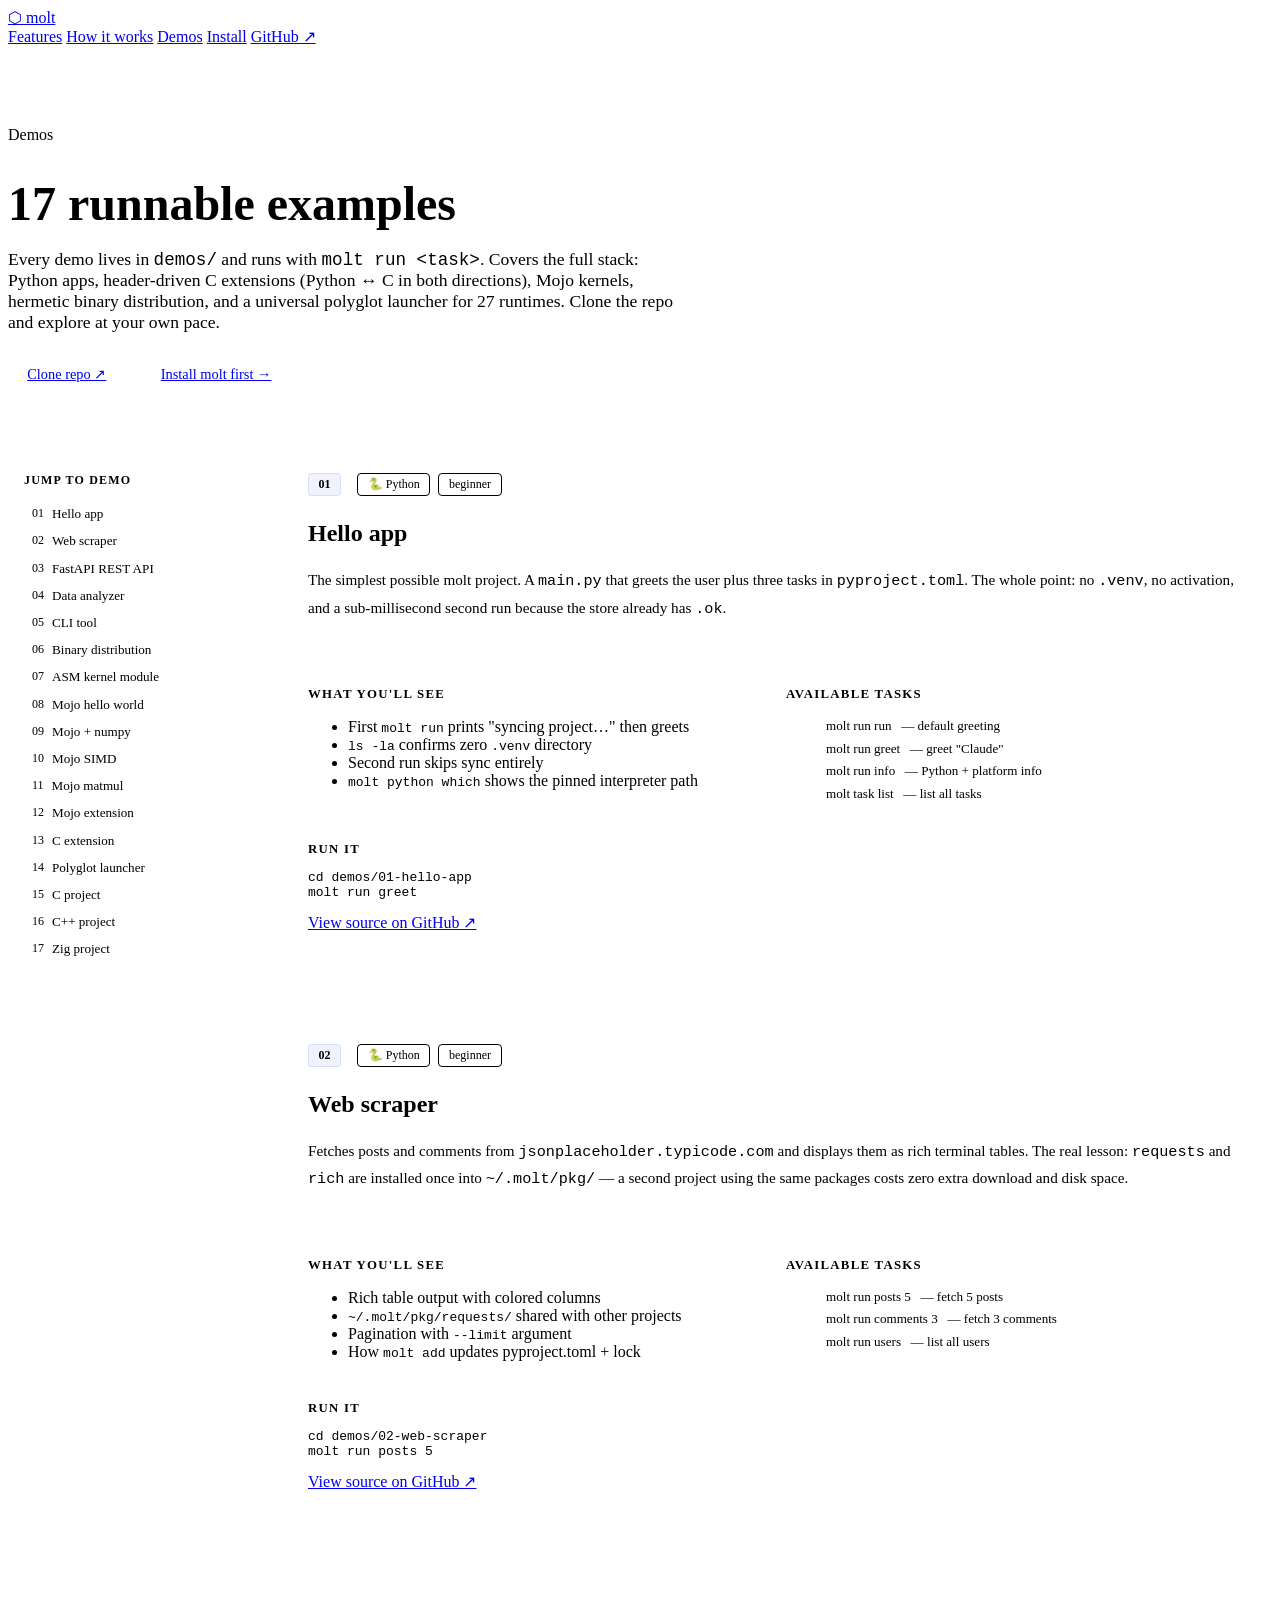
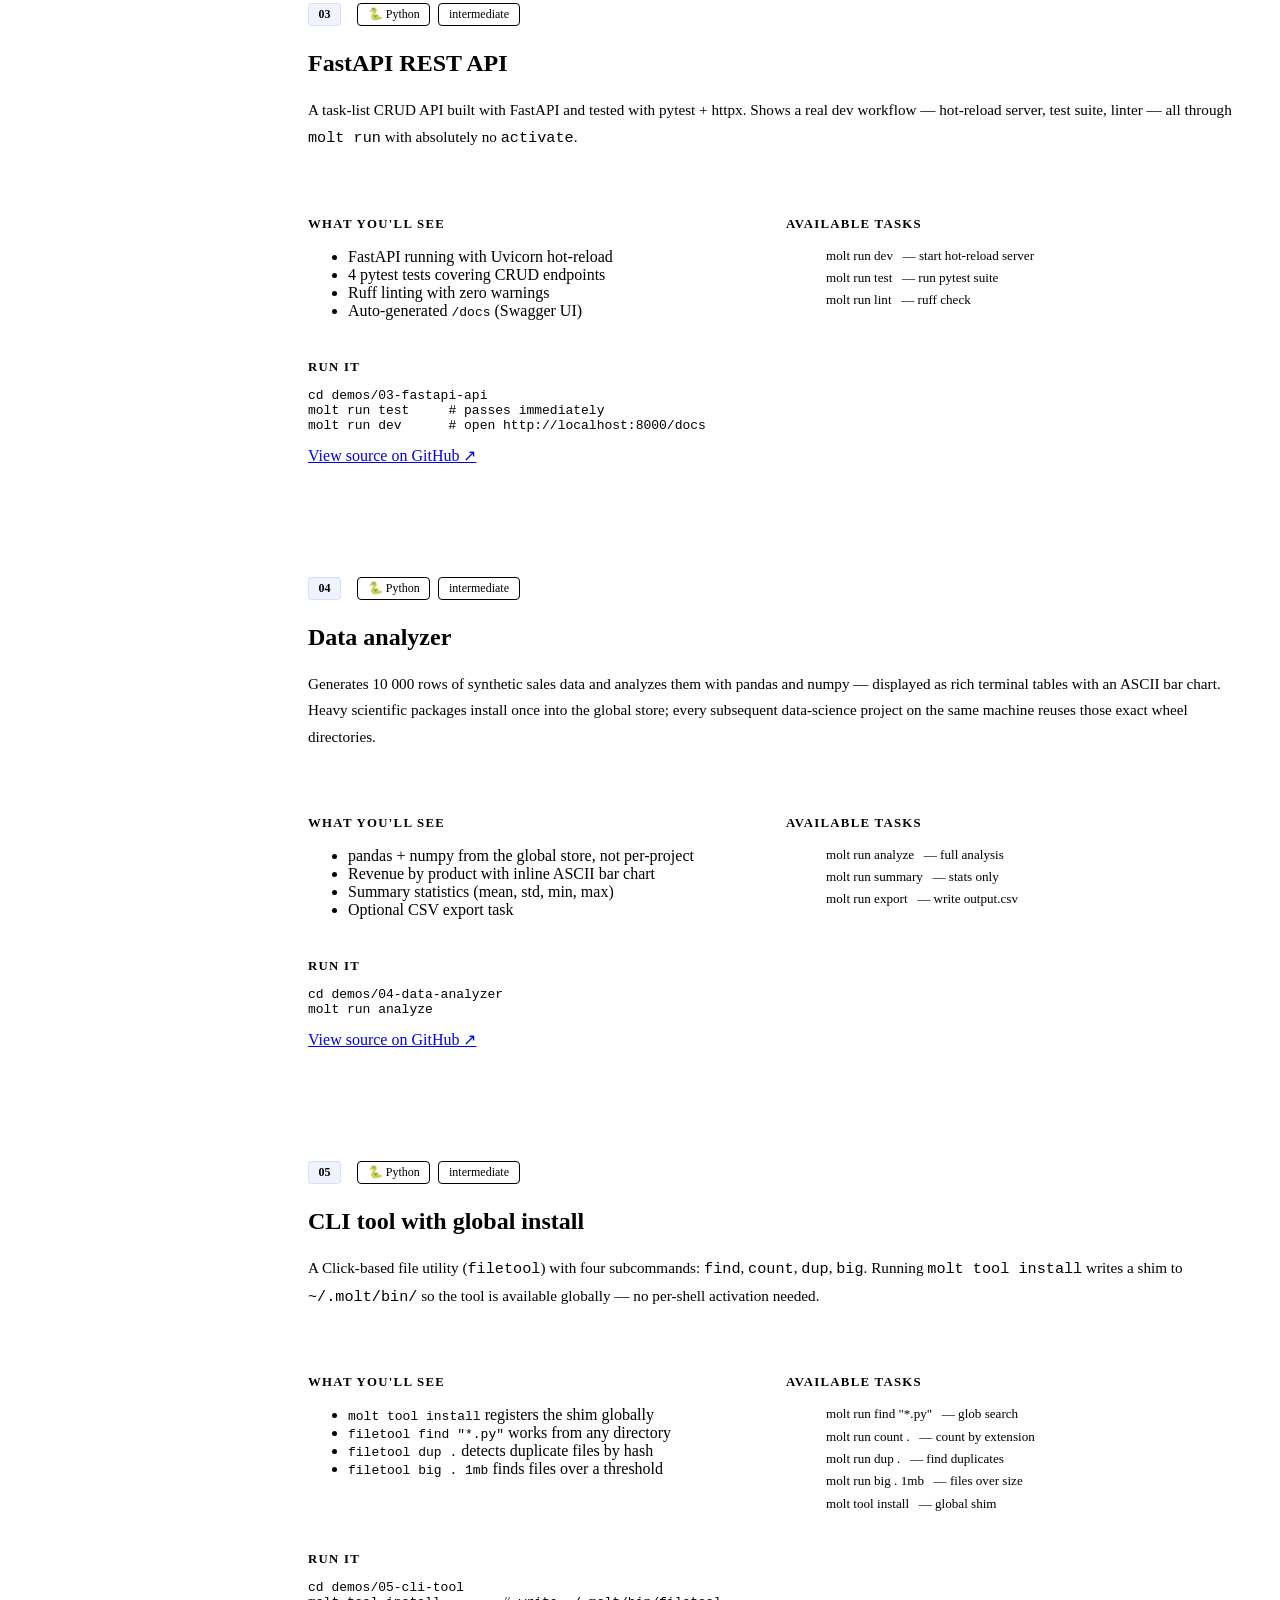
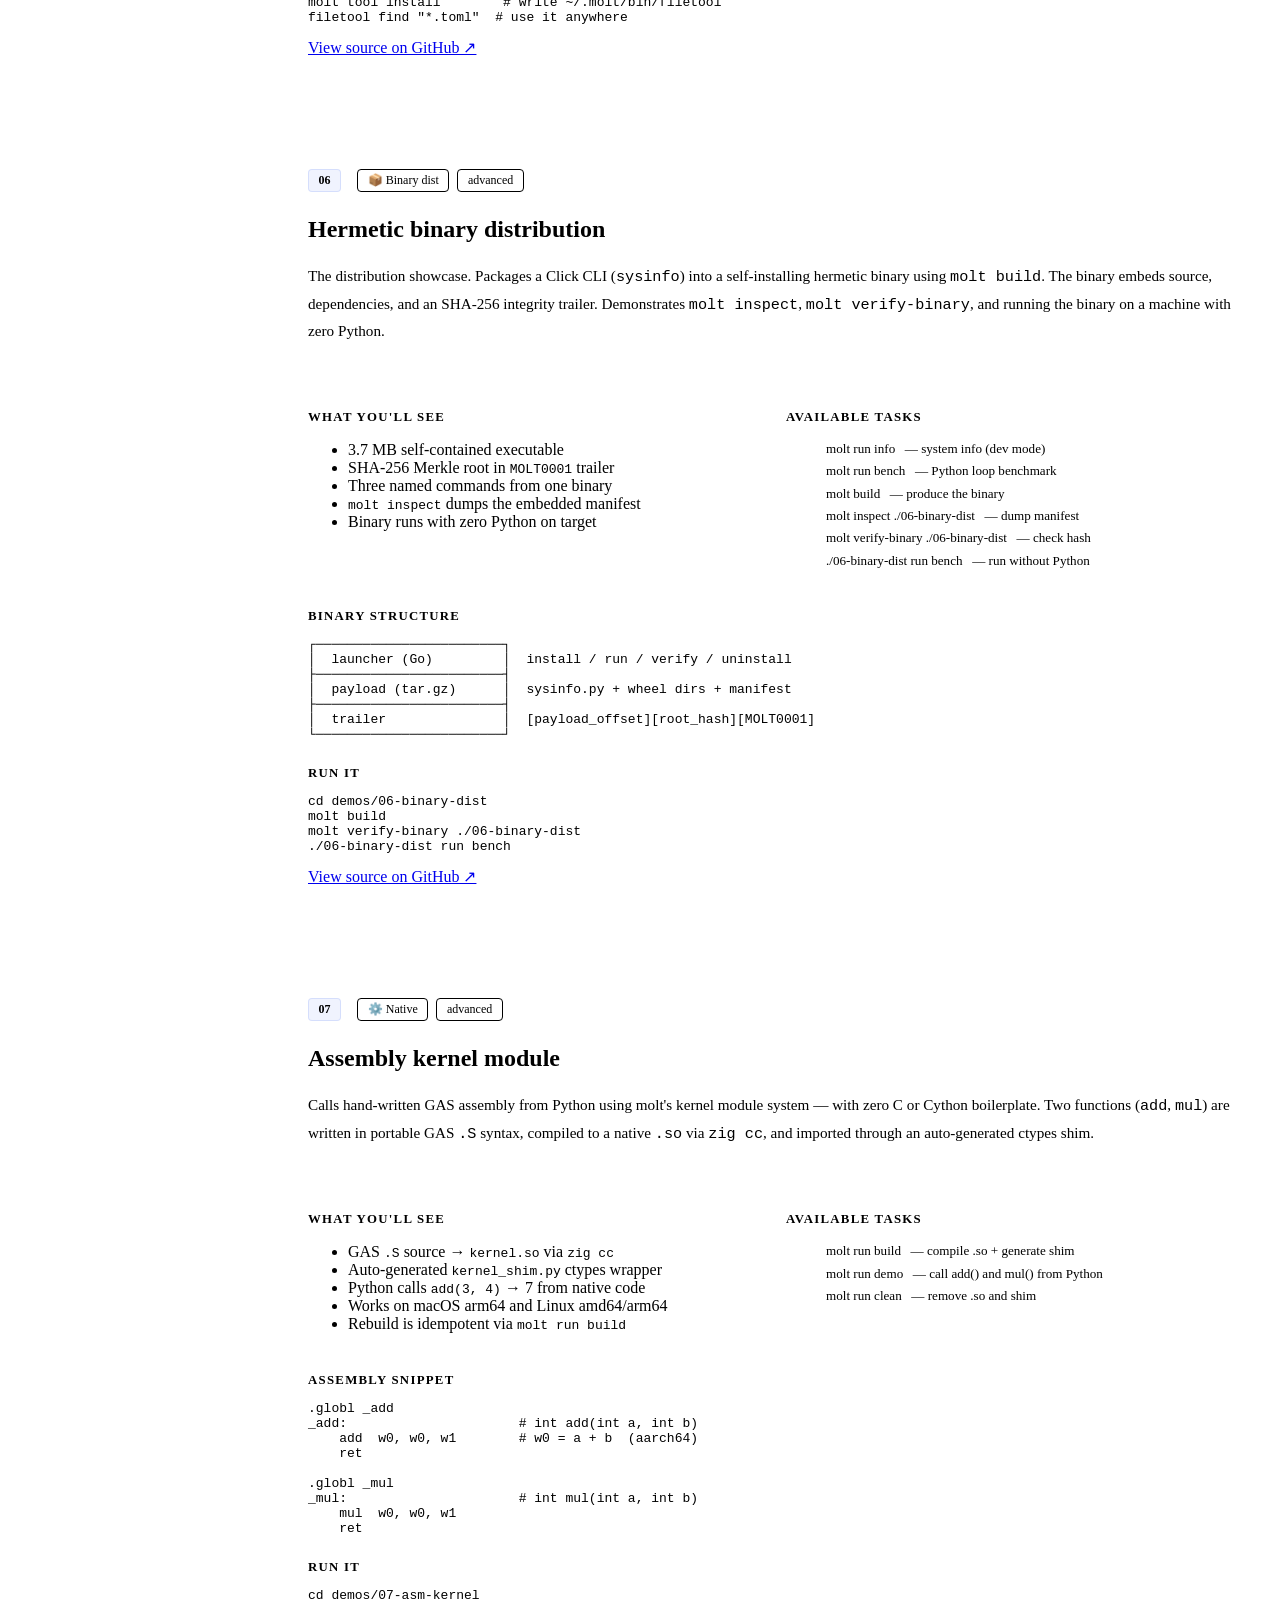
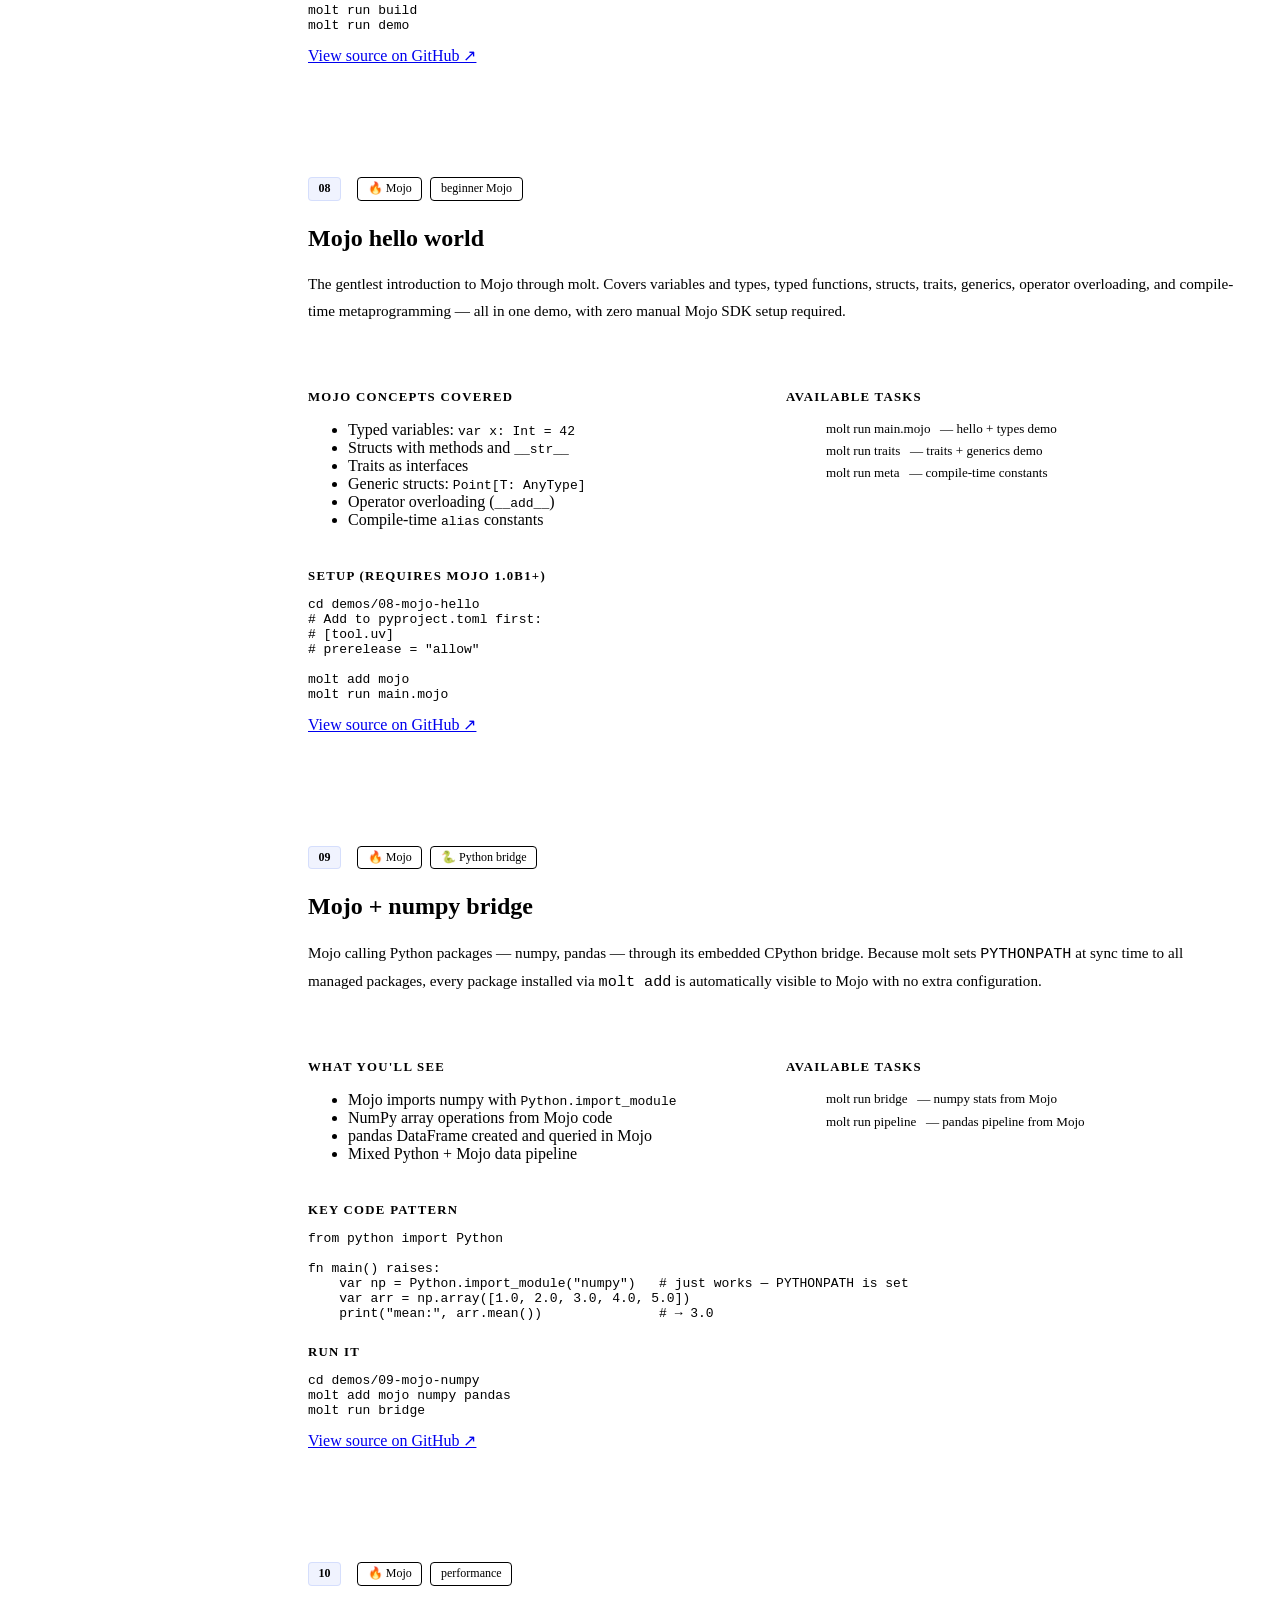
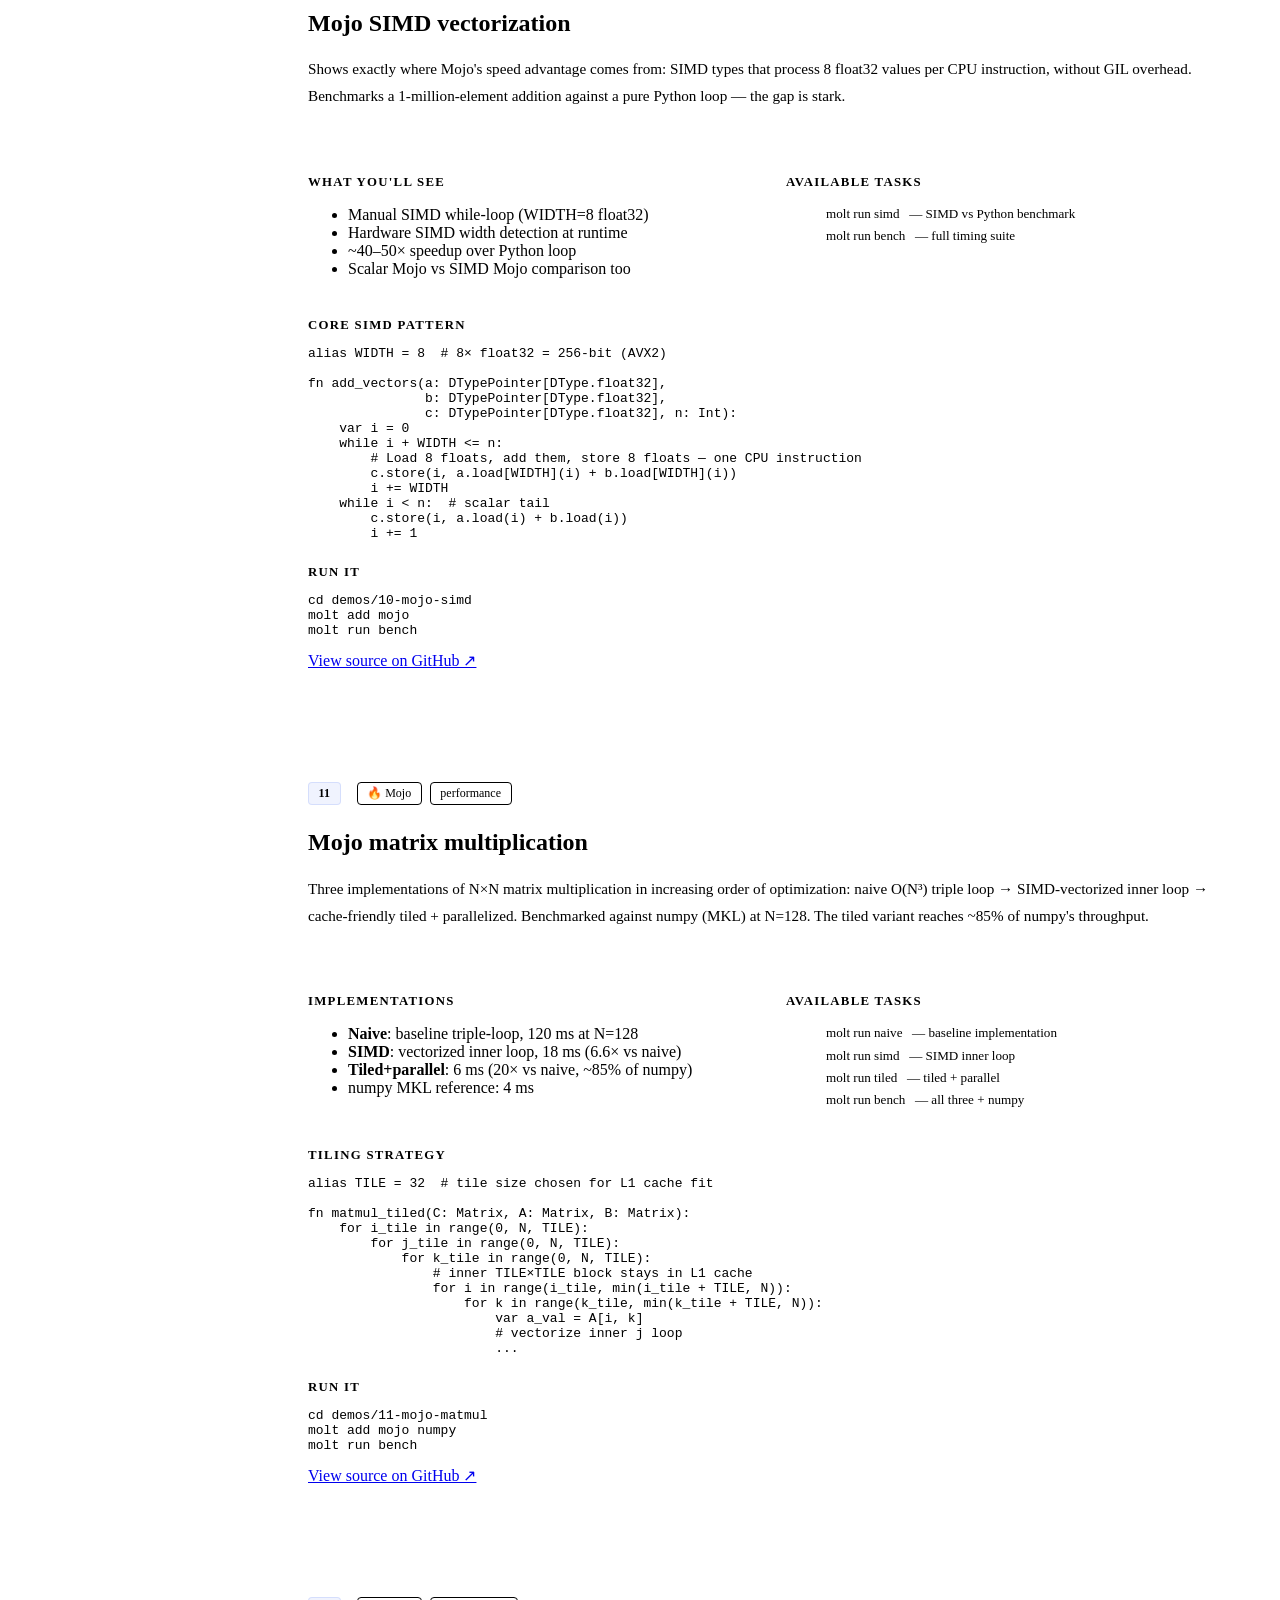
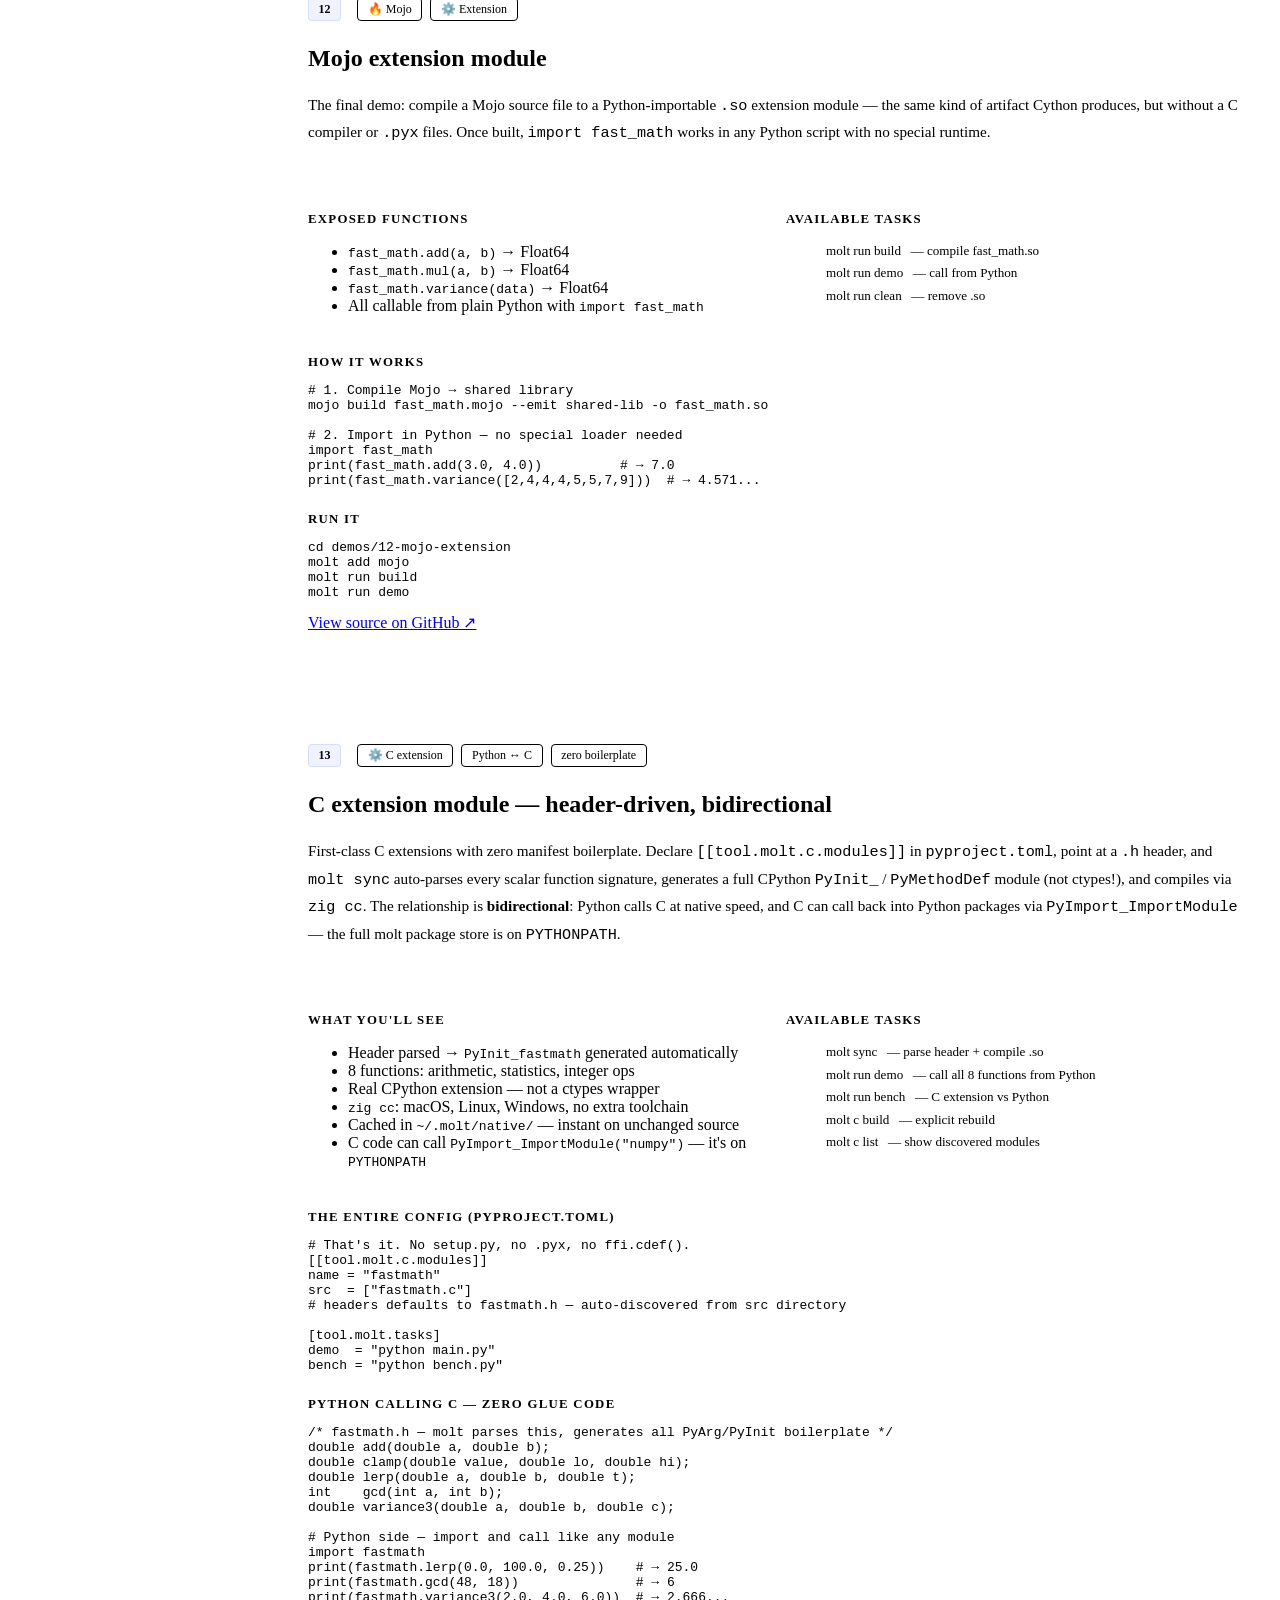
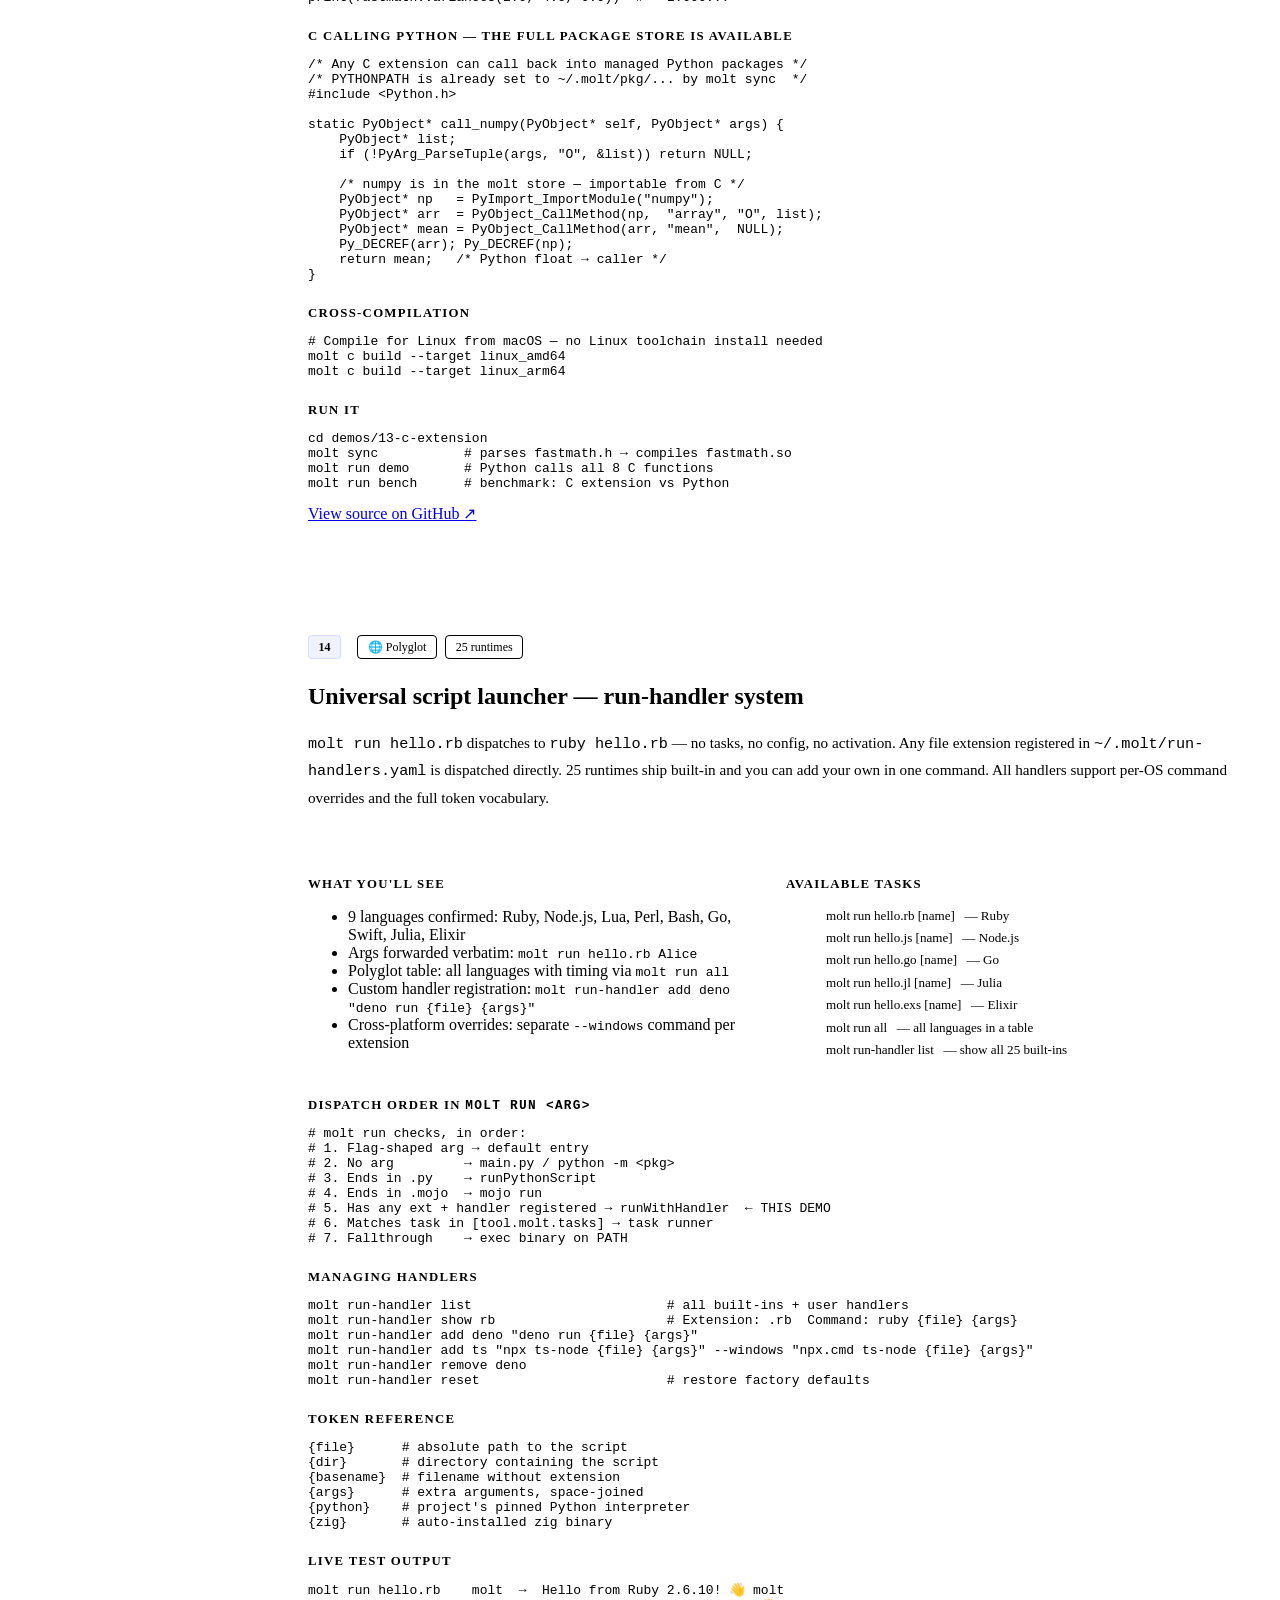
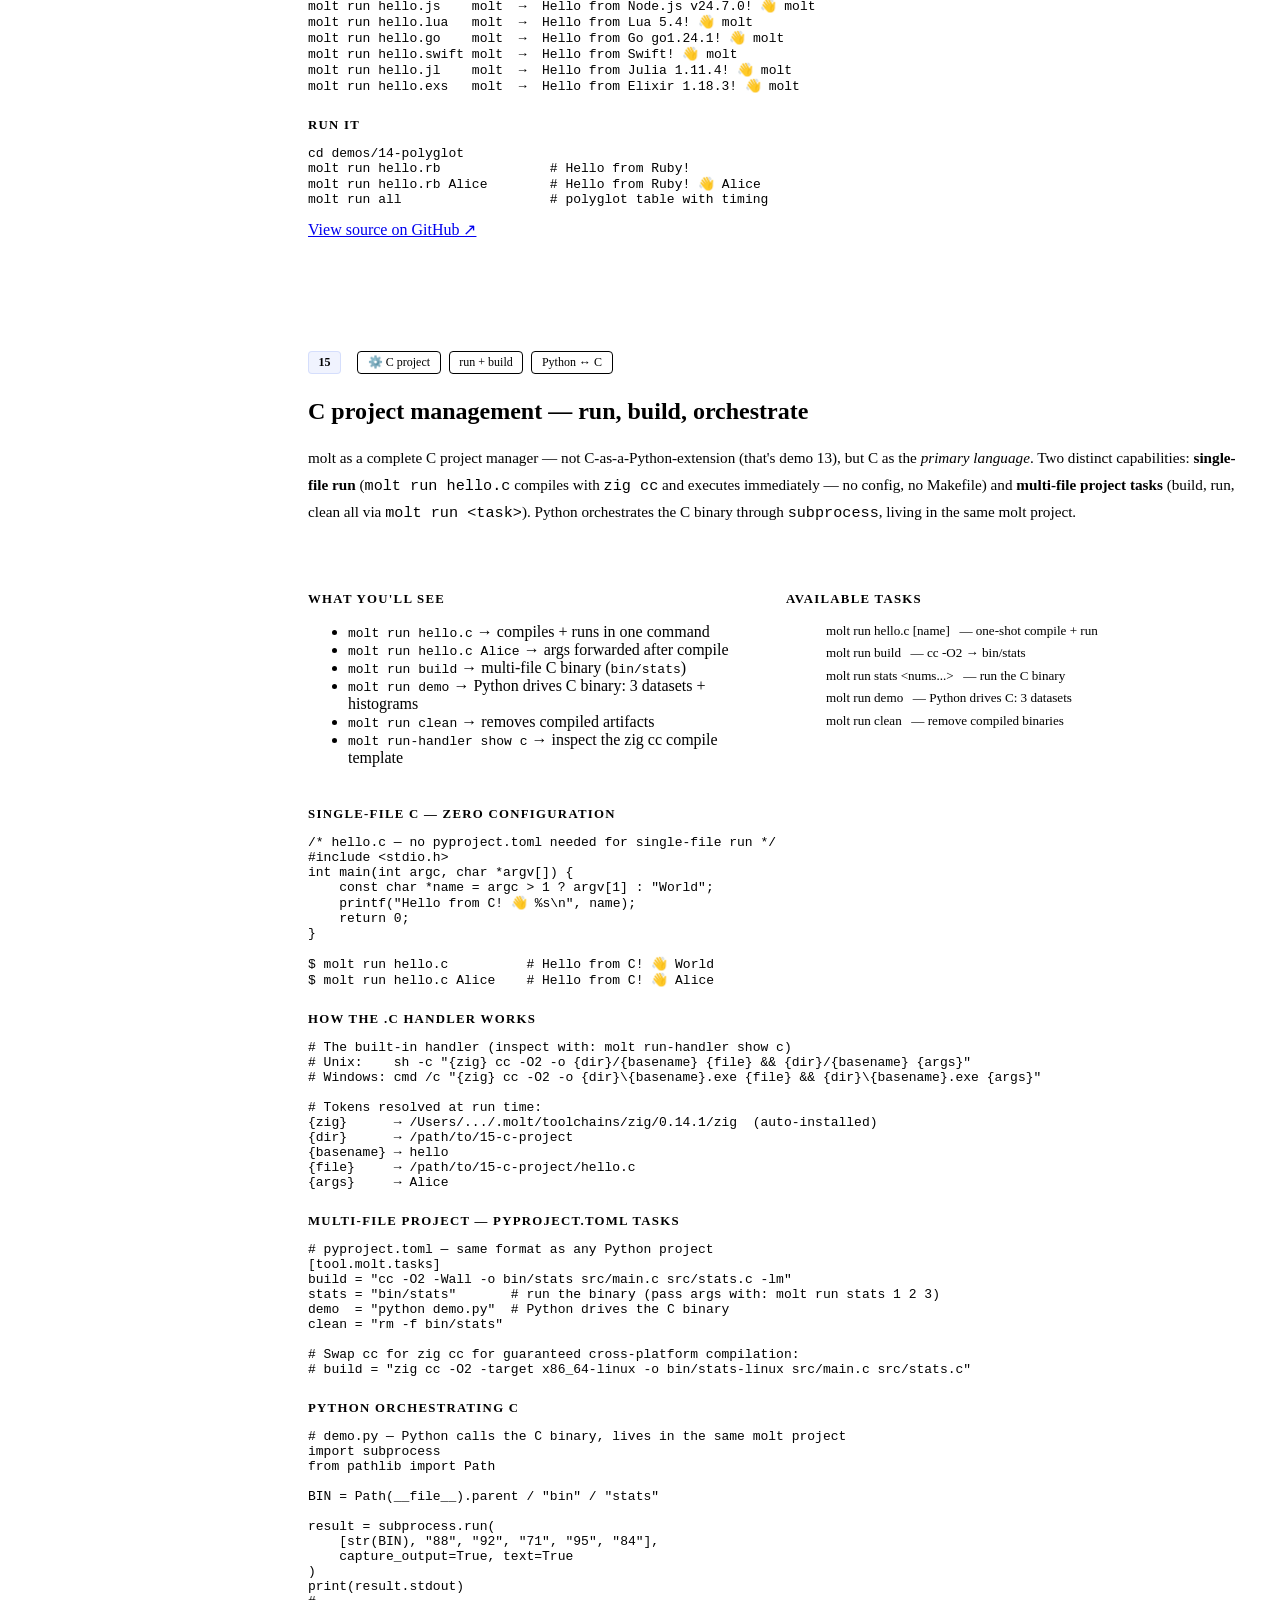
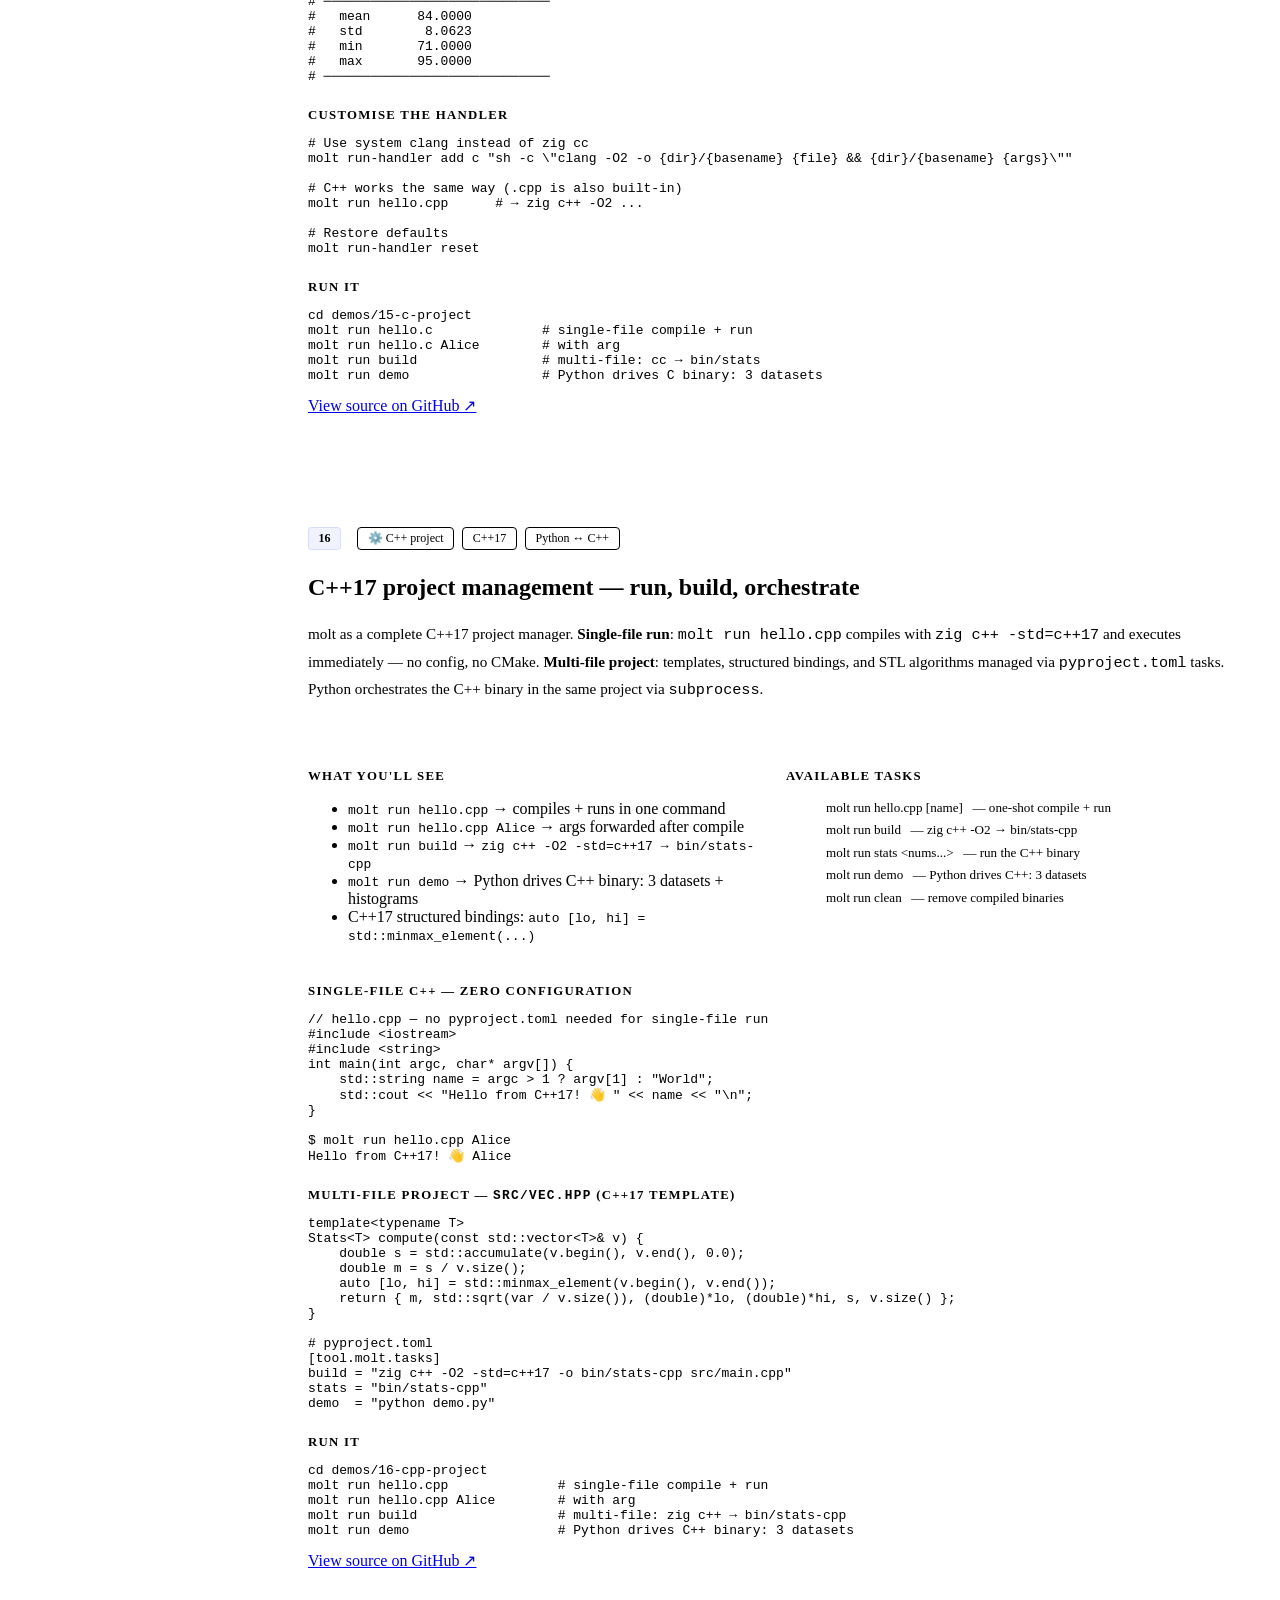
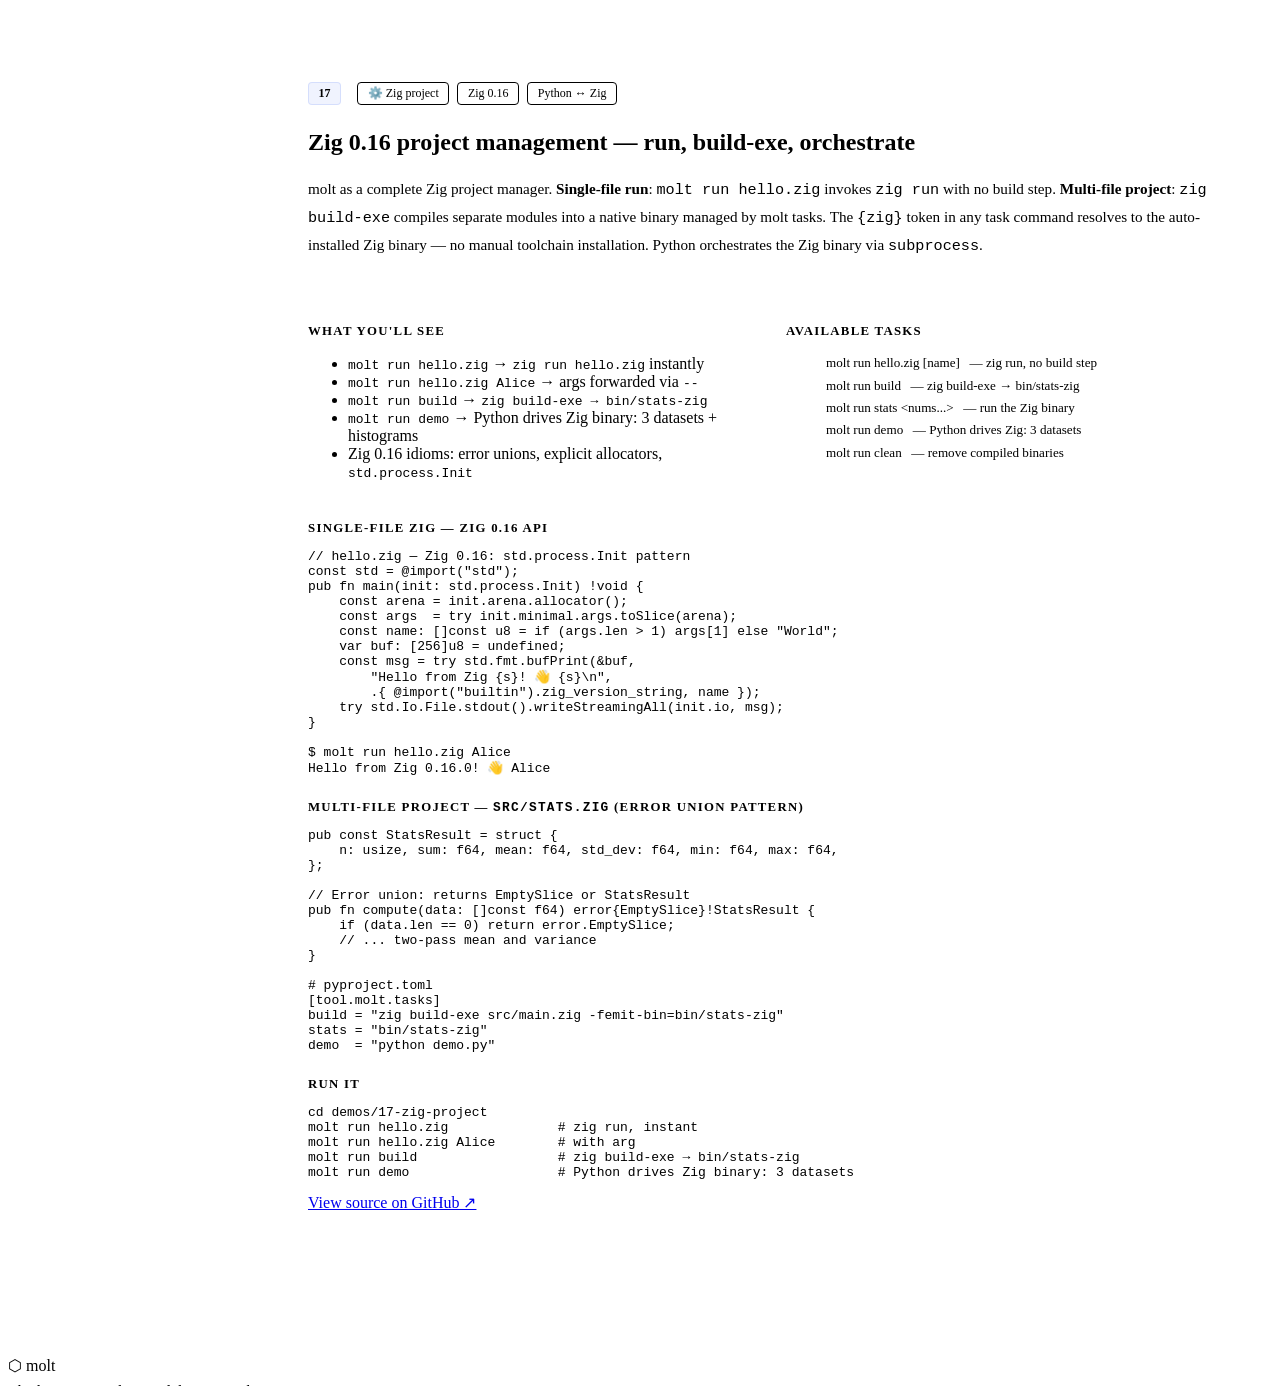
==== commit 61724d9b: "Add C++17 and Zig 0.16 demos (16 & 17) with docs and site updates - demos/16-cpp-project: C++17 proj" ====
--- a/site/demos/index.html
+++ b/site/demos/index.html
@@ -4,7 +4,7 @@
   <meta charset="UTF-8">
   <meta name="viewport" content="width=device-width, initial-scale=1.0">
   <title>Demos — molt</title>
-  <meta name="description" content="15 runnable molt demos: Python apps, FastAPI, data analysis, CLI tools, hermetic binaries, assembly kernels, Mojo, C extensions, polyglot scripting, and C project management.">
+  <meta name="description" content="17 runnable molt demos: Python apps, FastAPI, data analysis, CLI tools, hermetic binaries, assembly kernels, Mojo, C extensions, polyglot scripting, C, C++17, and Zig project management.">
   <link rel="preconnect" href="https://fonts.googleapis.com">
   <link rel="preconnect" href="https://fonts.gstatic.com" crossorigin>
   <link href="https://fonts.googleapis.com/css2?family=Inter:wght@400;500;600;700&family=JetBrains+Mono:wght@400;500;700&display=swap" rel="stylesheet">
@@ -127,7 +127,7 @@
   <div class="wrap" style="padding-block:4rem;">
     <div style="margin-bottom:3rem;">
       <p class="label">Demos</p>
-      <h1 style="font-size:clamp(1.8rem,4vw,3rem); margin-bottom:.8rem;">15 runnable examples</h1>
+      <h1 style="font-size:clamp(1.8rem,4vw,3rem); margin-bottom:.8rem;">17 runnable examples</h1>
       <p style="color:var(--muted); font-size:1.1rem; max-width:680px;">
         Every demo lives in <code>demos/</code> and runs with <code>molt run &lt;task&gt;</code>.
         Covers the full stack: Python apps, header-driven C extensions (Python ↔ C in both directions),
@@ -163,6 +163,8 @@
         <a href="/molt-python/demos/#d13"><span class="n">13</span> C extension</a>
         <a href="/molt-python/demos/#d14"><span class="n">14</span> Polyglot launcher</a>
         <a href="/molt-python/demos/#d15"><span class="n">15</span> C project</a>
+        <a href="/molt-python/demos/#d16"><span class="n">16</span> C++ project</a>
+        <a href="/molt-python/demos/#d17"><span class="n">17</span> Zig project</a>
       </aside>
 
       <!-- Demo cards -->
@@ -1090,6 +1092,175 @@
 molt run demo                 <span class="cmt"># Python drives C binary: 3 datasets</span></code></pre>
           </div>
           <a href="https://github.com/luowensheng/molt-python/tree/main/demos/15-c-project" class="demo-link" target="_blank" rel="noopener">View source on GitHub ↗</a>
+        </div>
+
+        <!-- 16 -->
+        <div class="demo-card" id="d16">
+          <div class="demo-card-header">
+            <span class="demo-number">16</span>
+            <div class="pill-row" style="margin:0;">
+              <span class="pill badge-native">⚙️ C++ project</span>
+              <span class="pill" style="color:var(--muted);border-color:var(--border);">C++17</span>
+              <span class="pill" style="color:var(--muted);border-color:var(--border);">Python ↔ C++</span>
+            </div>
+          </div>
+          <h2>C++17 project management — run, build, orchestrate</h2>
+          <p class="demo-desc">
+            molt as a complete C++17 project manager. <strong>Single-file run</strong>:
+            <code>molt run hello.cpp</code> compiles with <code>zig c++ -std=c++17</code> and
+            executes immediately — no config, no CMake. <strong>Multi-file project</strong>:
+            templates, structured bindings, and STL algorithms managed via
+            <code>pyproject.toml</code> tasks. Python orchestrates the C++ binary in the
+            same project via <code>subprocess</code>.
+          </p>
+          <div class="two-col">
+            <div class="demo-section">
+              <h4>What you'll see</h4>
+              <ul class="demo-bullets">
+                <li><code>molt run hello.cpp</code> → compiles + runs in one command</li>
+                <li><code>molt run hello.cpp Alice</code> → args forwarded after compile</li>
+                <li><code>molt run build</code> → <code>zig c++ -O2 -std=c++17 → bin/stats-cpp</code></li>
+                <li><code>molt run demo</code> → Python drives C++ binary: 3 datasets + histograms</li>
+                <li>C++17 structured bindings: <code>auto [lo, hi] = std::minmax_element(...)</code></li>
+              </ul>
+            </div>
+            <div class="demo-section">
+              <h4>Available tasks</h4>
+              <ul class="cmd-list">
+                <li><span class="c">molt run hello.cpp [name]</span> <span class="d">— one-shot compile + run</span></li>
+                <li><span class="c">molt run build</span> <span class="d">— zig c++ -O2 → bin/stats-cpp</span></li>
+                <li><span class="c">molt run stats &lt;nums...&gt;</span> <span class="d">— run the C++ binary</span></li>
+                <li><span class="c">molt run demo</span> <span class="d">— Python drives C++: 3 datasets</span></li>
+                <li><span class="c">molt run clean</span> <span class="d">— remove compiled binaries</span></li>
+              </ul>
+            </div>
+          </div>
+          <div class="demo-section">
+            <h4>Single-file C++ — zero configuration</h4>
+            <pre><code><span class="cmt">// hello.cpp — no pyproject.toml needed for single-file run</span>
+#<span class="kw">include</span> &lt;iostream&gt;
+#<span class="kw">include</span> &lt;string&gt;
+<span class="kw">int</span> <span class="fn">main</span>(<span class="kw">int</span> argc, <span class="kw">char</span>* argv[]) {
+    std::string name = argc &gt; 1 ? argv[1] : <span class="str">"World"</span>;
+    std::cout &lt;&lt; <span class="str">"Hello from C++17! 👋 "</span> &lt;&lt; name &lt;&lt; <span class="str">"\n"</span>;
+}
+
+<span class="cmt">$ molt run hello.cpp Alice</span>
+Hello from C++17! 👋 Alice</code></pre>
+          </div>
+          <div class="demo-section">
+            <h4>Multi-file project — <code>src/vec.hpp</code> (C++17 template)</h4>
+            <pre><code><span class="kw">template</span>&lt;<span class="kw">typename</span> T&gt;
+Stats&lt;T&gt; <span class="fn">compute</span>(<span class="kw">const</span> std::vector&lt;T&gt;&amp; v) {
+    <span class="kw">double</span> s = std::<span class="fn">accumulate</span>(v.<span class="fn">begin</span>(), v.<span class="fn">end</span>(), 0.0);
+    <span class="kw">double</span> m = s / v.<span class="fn">size</span>();
+    <span class="kw">auto</span> [lo, hi] = std::<span class="fn">minmax_element</span>(v.<span class="fn">begin</span>(), v.<span class="fn">end</span>());
+    <span class="kw">return</span> { m, std::<span class="fn">sqrt</span>(var / v.<span class="fn">size</span>()), (<span class="kw">double</span>)*lo, (<span class="kw">double</span>)*hi, s, v.<span class="fn">size</span>() };
+}
+
+<span class="cmt"># pyproject.toml</span>
+[tool.molt.tasks]
+build = <span class="str">"zig c++ -O2 -std=c++17 -o bin/stats-cpp src/main.cpp"</span>
+stats = <span class="str">"bin/stats-cpp"</span>
+demo  = <span class="str">"python demo.py"</span></code></pre>
+          </div>
+          <div class="demo-section">
+            <h4>Run it</h4>
+            <pre><code>cd demos/16-cpp-project
+molt run hello.cpp              <span class="cmt"># single-file compile + run</span>
+molt run hello.cpp Alice        <span class="cmt"># with arg</span>
+molt run build                  <span class="cmt"># multi-file: zig c++ → bin/stats-cpp</span>
+molt run demo                   <span class="cmt"># Python drives C++ binary: 3 datasets</span></code></pre>
+          </div>
+          <a href="https://github.com/luowensheng/molt-python/tree/main/demos/16-cpp-project" class="demo-link" target="_blank" rel="noopener">View source on GitHub ↗</a>
+        </div>
+
+        <!-- 17 -->
+        <div class="demo-card" id="d17">
+          <div class="demo-card-header">
+            <span class="demo-number">17</span>
+            <div class="pill-row" style="margin:0;">
+              <span class="pill badge-native">⚙️ Zig project</span>
+              <span class="pill" style="color:var(--muted);border-color:var(--border);">Zig 0.16</span>
+              <span class="pill" style="color:var(--muted);border-color:var(--border);">Python ↔ Zig</span>
+            </div>
+          </div>
+          <h2>Zig 0.16 project management — run, build-exe, orchestrate</h2>
+          <p class="demo-desc">
+            molt as a complete Zig project manager. <strong>Single-file run</strong>:
+            <code>molt run hello.zig</code> invokes <code>zig run</code> with no build step.
+            <strong>Multi-file project</strong>: <code>zig build-exe</code> compiles separate
+            modules into a native binary managed by molt tasks. The <code>{zig}</code> token
+            in any task command resolves to the auto-installed Zig binary — no manual
+            toolchain installation. Python orchestrates the Zig binary via <code>subprocess</code>.
+          </p>
+          <div class="two-col">
+            <div class="demo-section">
+              <h4>What you'll see</h4>
+              <ul class="demo-bullets">
+                <li><code>molt run hello.zig</code> → <code>zig run hello.zig</code> instantly</li>
+                <li><code>molt run hello.zig Alice</code> → args forwarded via <code>--</code></li>
+                <li><code>molt run build</code> → <code>zig build-exe → bin/stats-zig</code></li>
+                <li><code>molt run demo</code> → Python drives Zig binary: 3 datasets + histograms</li>
+                <li>Zig 0.16 idioms: error unions, explicit allocators, <code>std.process.Init</code></li>
+              </ul>
+            </div>
+            <div class="demo-section">
+              <h4>Available tasks</h4>
+              <ul class="cmd-list">
+                <li><span class="c">molt run hello.zig [name]</span> <span class="d">— zig run, no build step</span></li>
+                <li><span class="c">molt run build</span> <span class="d">— zig build-exe → bin/stats-zig</span></li>
+                <li><span class="c">molt run stats &lt;nums...&gt;</span> <span class="d">— run the Zig binary</span></li>
+                <li><span class="c">molt run demo</span> <span class="d">— Python drives Zig: 3 datasets</span></li>
+                <li><span class="c">molt run clean</span> <span class="d">— remove compiled binaries</span></li>
+              </ul>
+            </div>
+          </div>
+          <div class="demo-section">
+            <h4>Single-file Zig — Zig 0.16 API</h4>
+            <pre><code><span class="cmt">// hello.zig — Zig 0.16: std.process.Init pattern</span>
+<span class="kw">const</span> std = @<span class="fn">import</span>(<span class="str">"std"</span>);
+<span class="kw">pub fn</span> <span class="fn">main</span>(init: std.process.Init) !<span class="kw">void</span> {
+    <span class="kw">const</span> arena = init.arena.<span class="fn">allocator</span>();
+    <span class="kw">const</span> args  = <span class="kw">try</span> init.minimal.args.<span class="fn">toSlice</span>(arena);
+    <span class="kw">const</span> name: []<span class="kw">const u8</span> = <span class="kw">if</span> (args.len &gt; 1) args[1] <span class="kw">else</span> <span class="str">"World"</span>;
+    <span class="kw">var</span> buf: [256]<span class="kw">u8</span> = <span class="kw">undefined</span>;
+    <span class="kw">const</span> msg = <span class="kw">try</span> std.fmt.<span class="fn">bufPrint</span>(&amp;buf,
+        <span class="str">"Hello from Zig {s}! 👋 {s}\n"</span>,
+        .{ @<span class="fn">import</span>(<span class="str">"builtin"</span>).zig_version_string, name });
+    <span class="kw">try</span> std.Io.File.<span class="fn">stdout</span>().<span class="fn">writeStreamingAll</span>(init.io, msg);
+}
+
+<span class="cmt">$ molt run hello.zig Alice</span>
+Hello from Zig 0.16.0! 👋 Alice</code></pre>
+          </div>
+          <div class="demo-section">
+            <h4>Multi-file project — <code>src/stats.zig</code> (error union pattern)</h4>
+            <pre><code><span class="kw">pub const</span> StatsResult = <span class="kw">struct</span> {
+    n: <span class="kw">usize</span>, sum: <span class="kw">f64</span>, mean: <span class="kw">f64</span>, std_dev: <span class="kw">f64</span>, min: <span class="kw">f64</span>, max: <span class="kw">f64</span>,
+};
+
+<span class="cmt">// Error union: returns EmptySlice or StatsResult</span>
+<span class="kw">pub fn</span> <span class="fn">compute</span>(data: []<span class="kw">const f64</span>) <span class="kw">error</span>{EmptySlice}!StatsResult {
+    <span class="kw">if</span> (data.len == 0) <span class="kw">return error</span>.EmptySlice;
+    <span class="cmt">// ... two-pass mean and variance</span>
+}
+
+<span class="cmt"># pyproject.toml</span>
+[tool.molt.tasks]
+build = <span class="str">"zig build-exe src/main.zig -femit-bin=bin/stats-zig"</span>
+stats = <span class="str">"bin/stats-zig"</span>
+demo  = <span class="str">"python demo.py"</span></code></pre>
+          </div>
+          <div class="demo-section">
+            <h4>Run it</h4>
+            <pre><code>cd demos/17-zig-project
+molt run hello.zig              <span class="cmt"># zig run, instant</span>
+molt run hello.zig Alice        <span class="cmt"># with arg</span>
+molt run build                  <span class="cmt"># zig build-exe → bin/stats-zig</span>
+molt run demo                   <span class="cmt"># Python drives Zig binary: 3 datasets</span></code></pre>
+          </div>
+          <a href="https://github.com/luowensheng/molt-python/tree/main/demos/17-zig-project" class="demo-link" target="_blank" rel="noopener">View source on GitHub ↗</a>
         </div>
 
       </div><!-- /.demo-cards -->
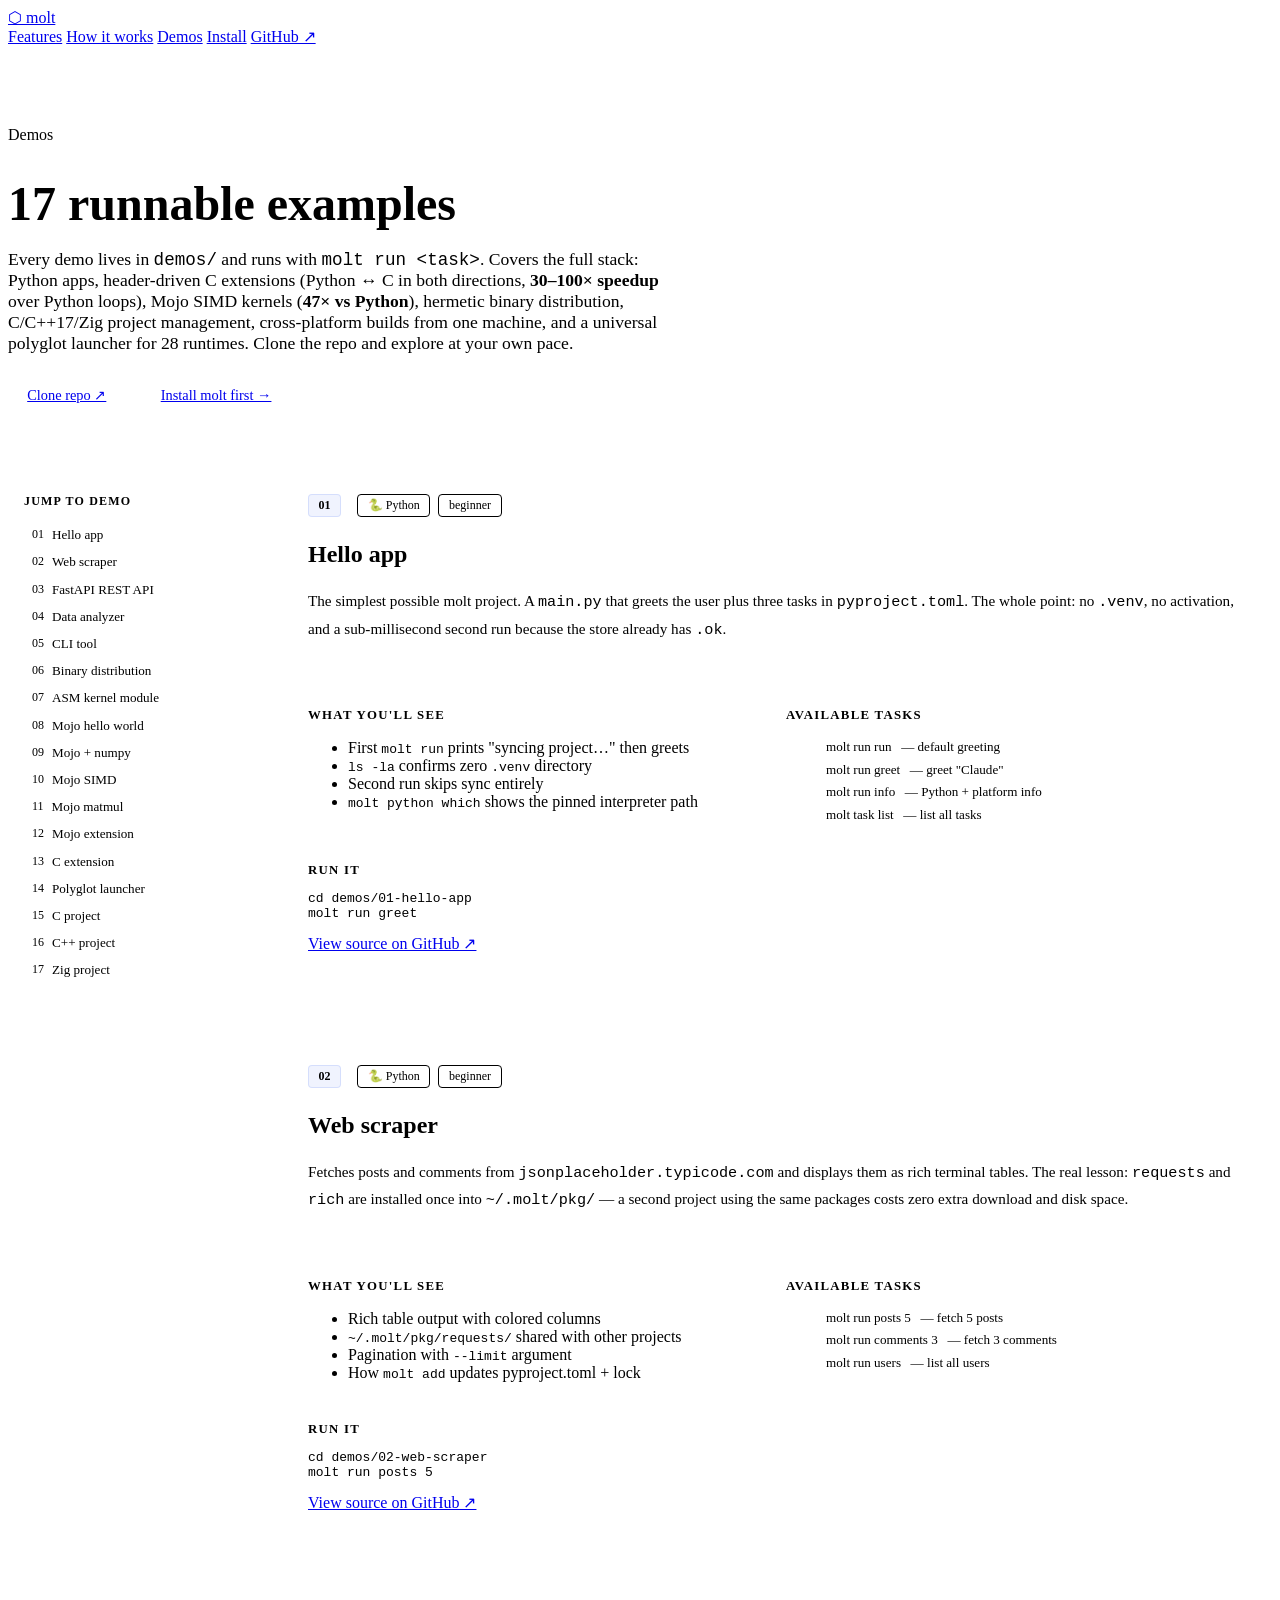
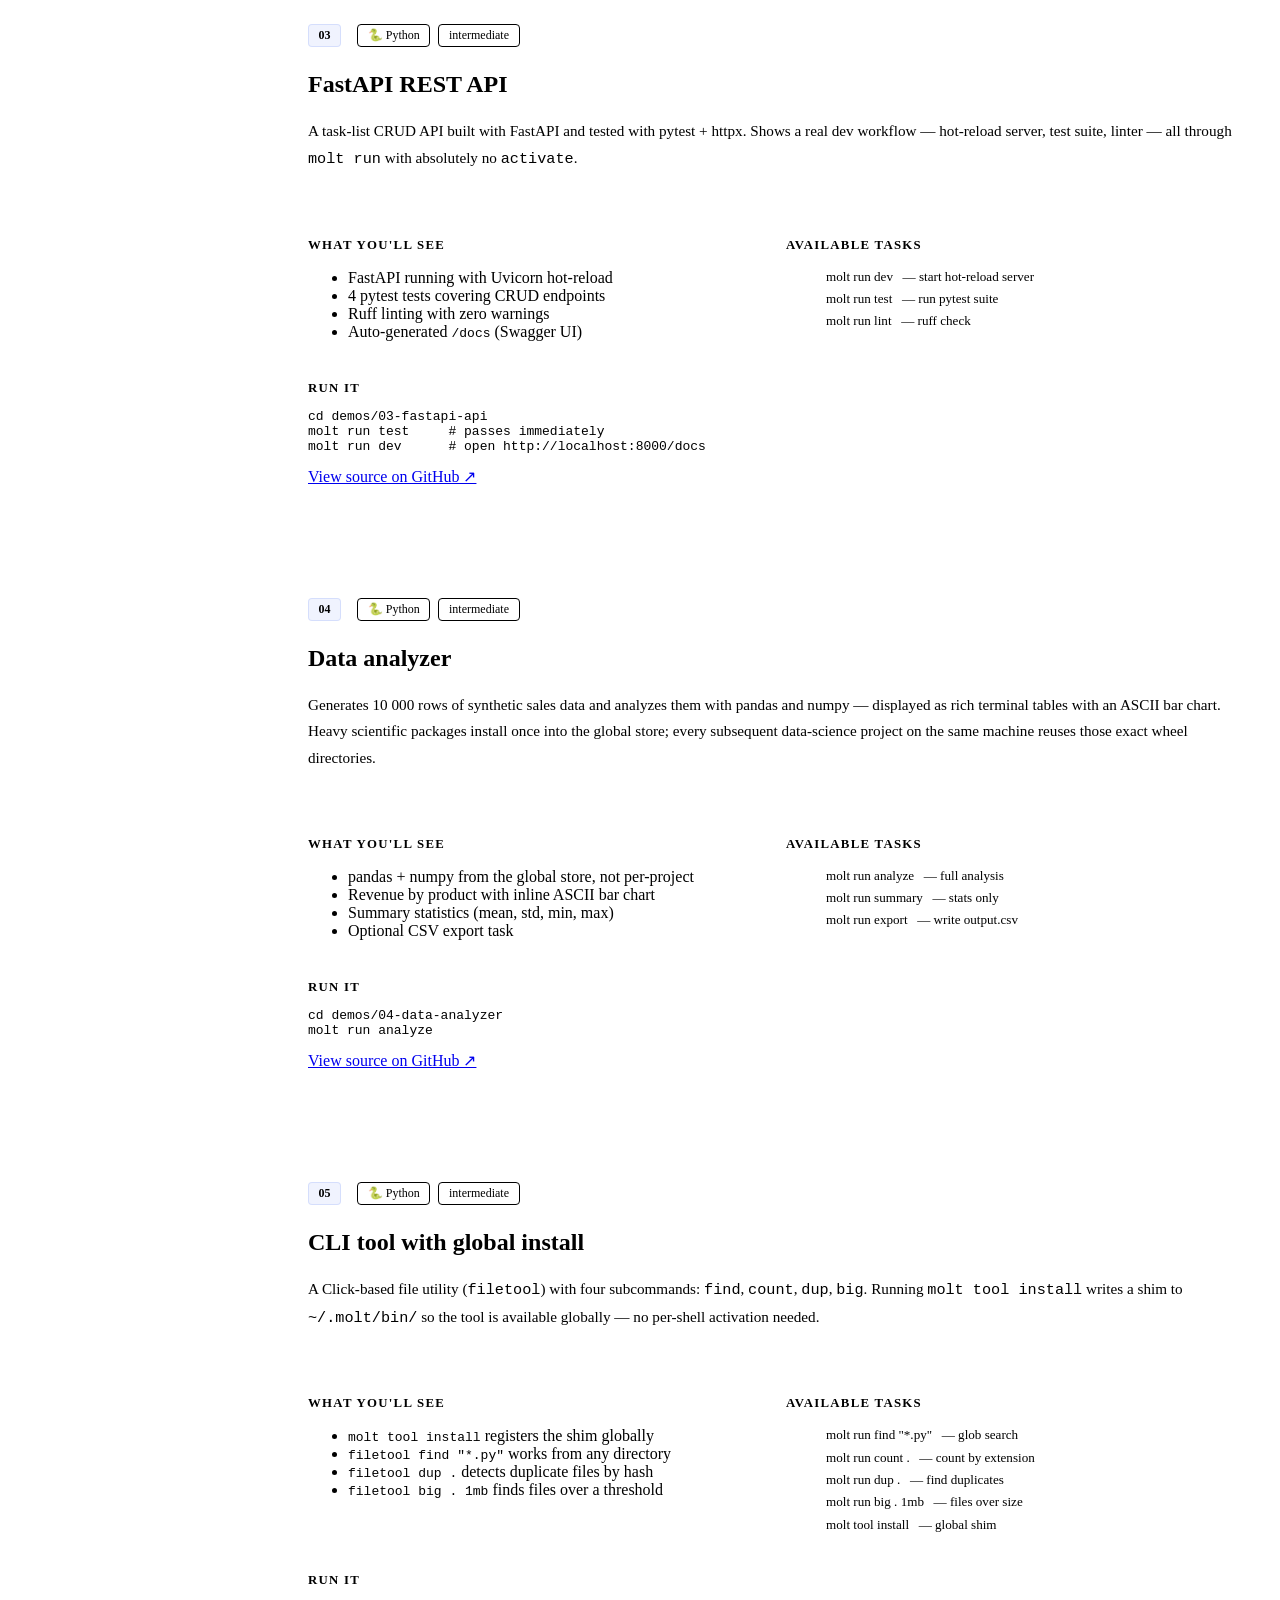
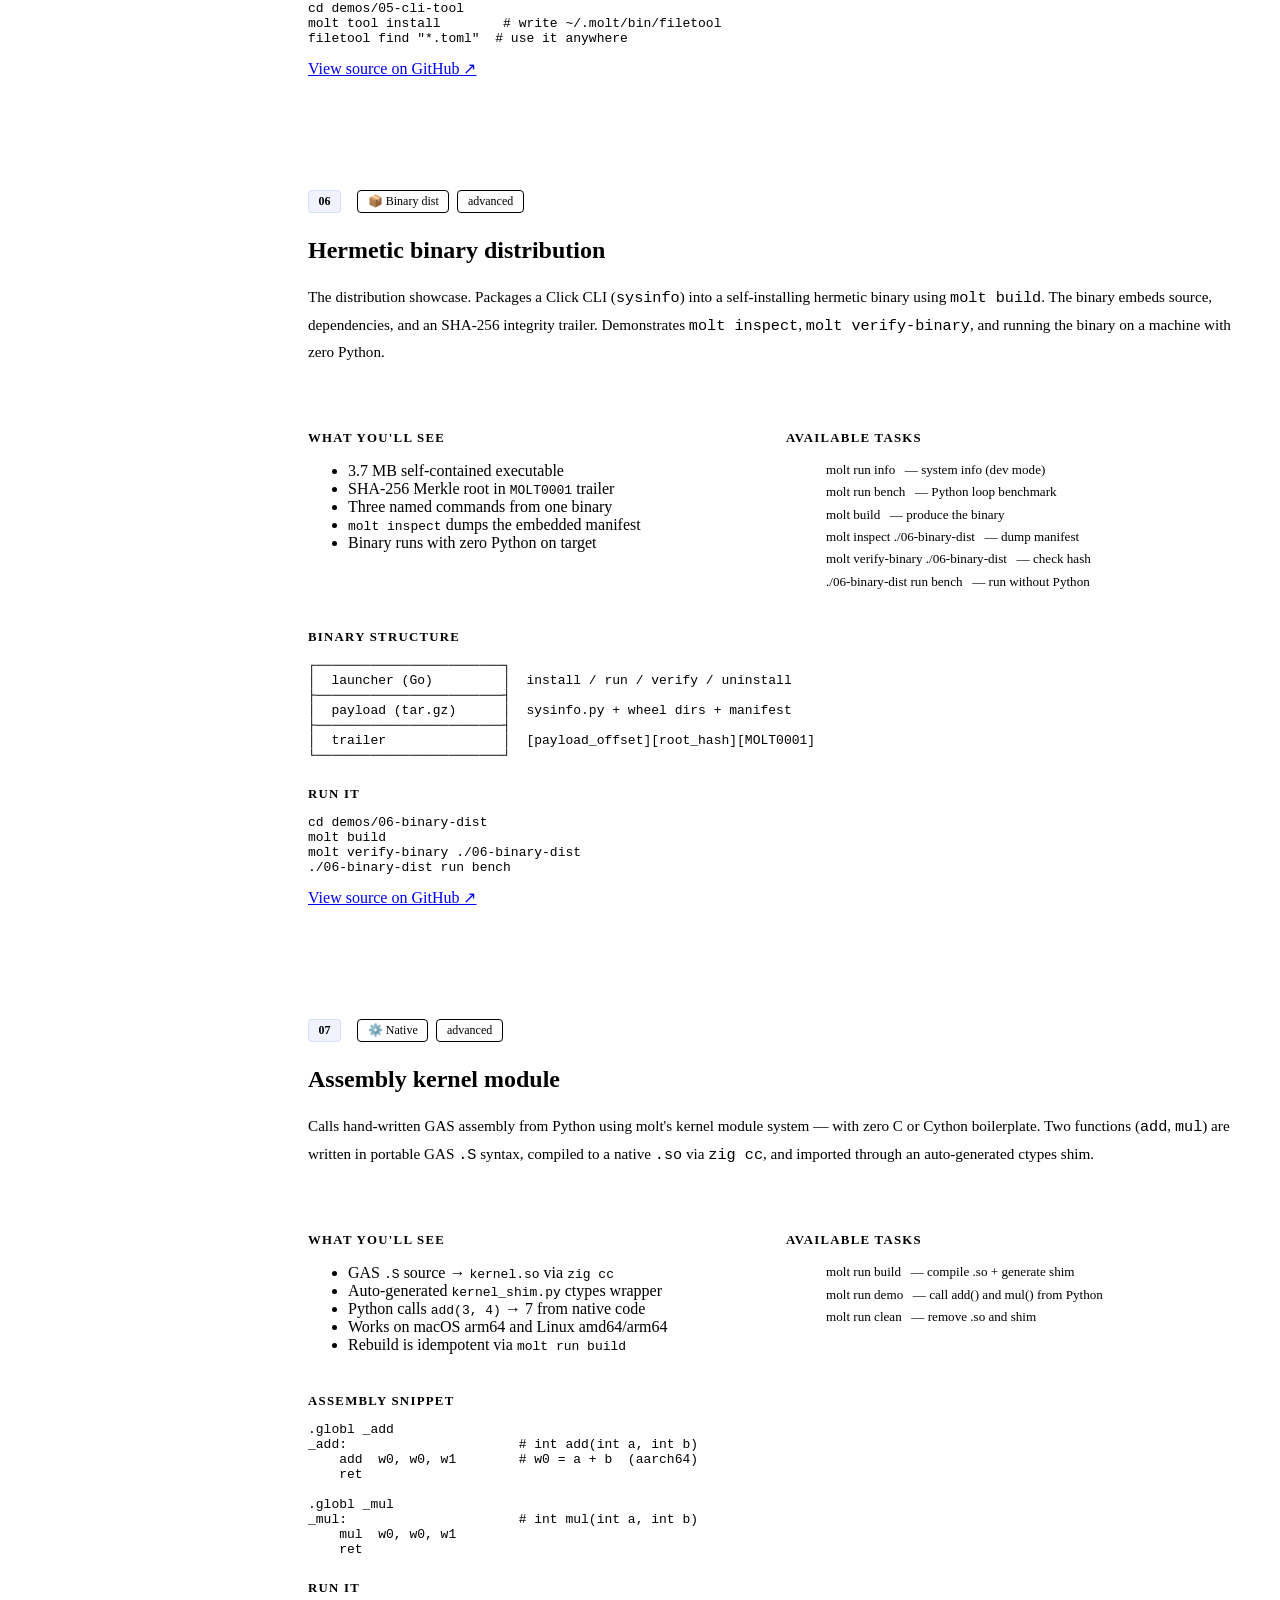
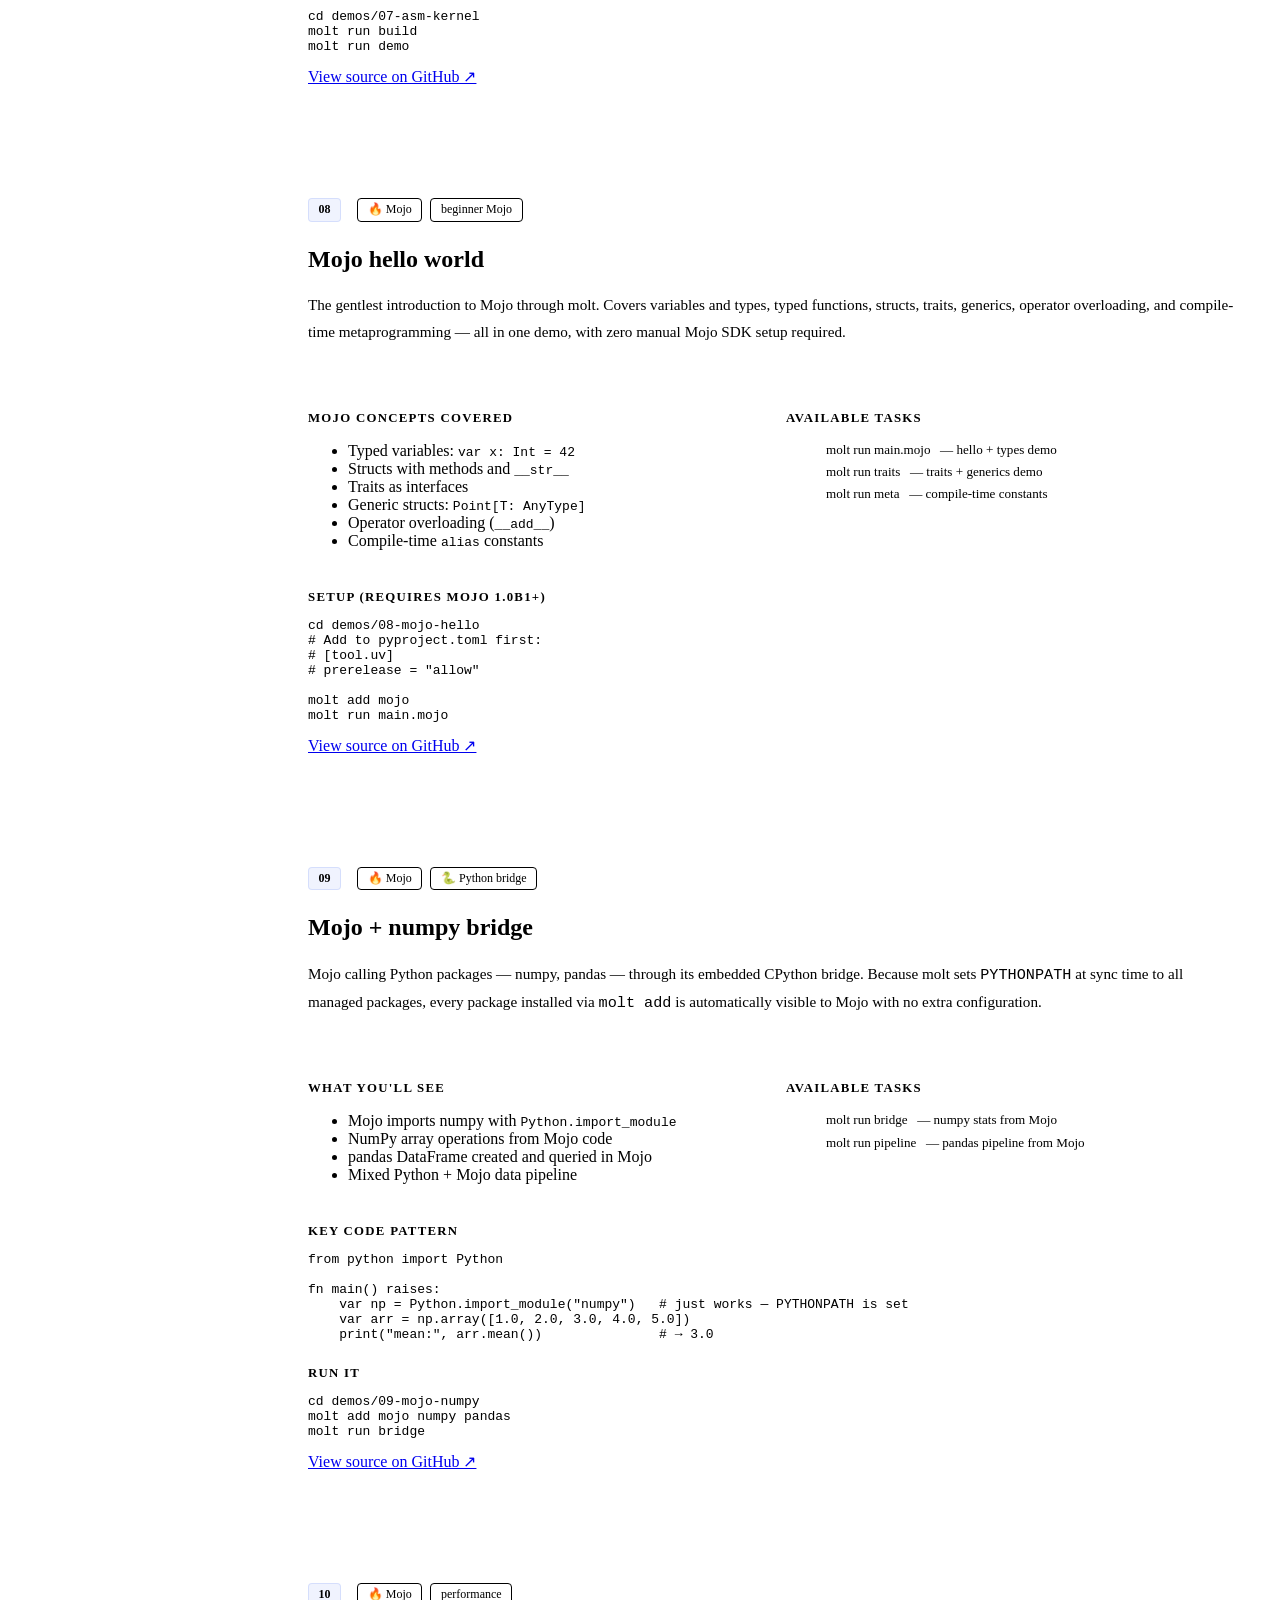
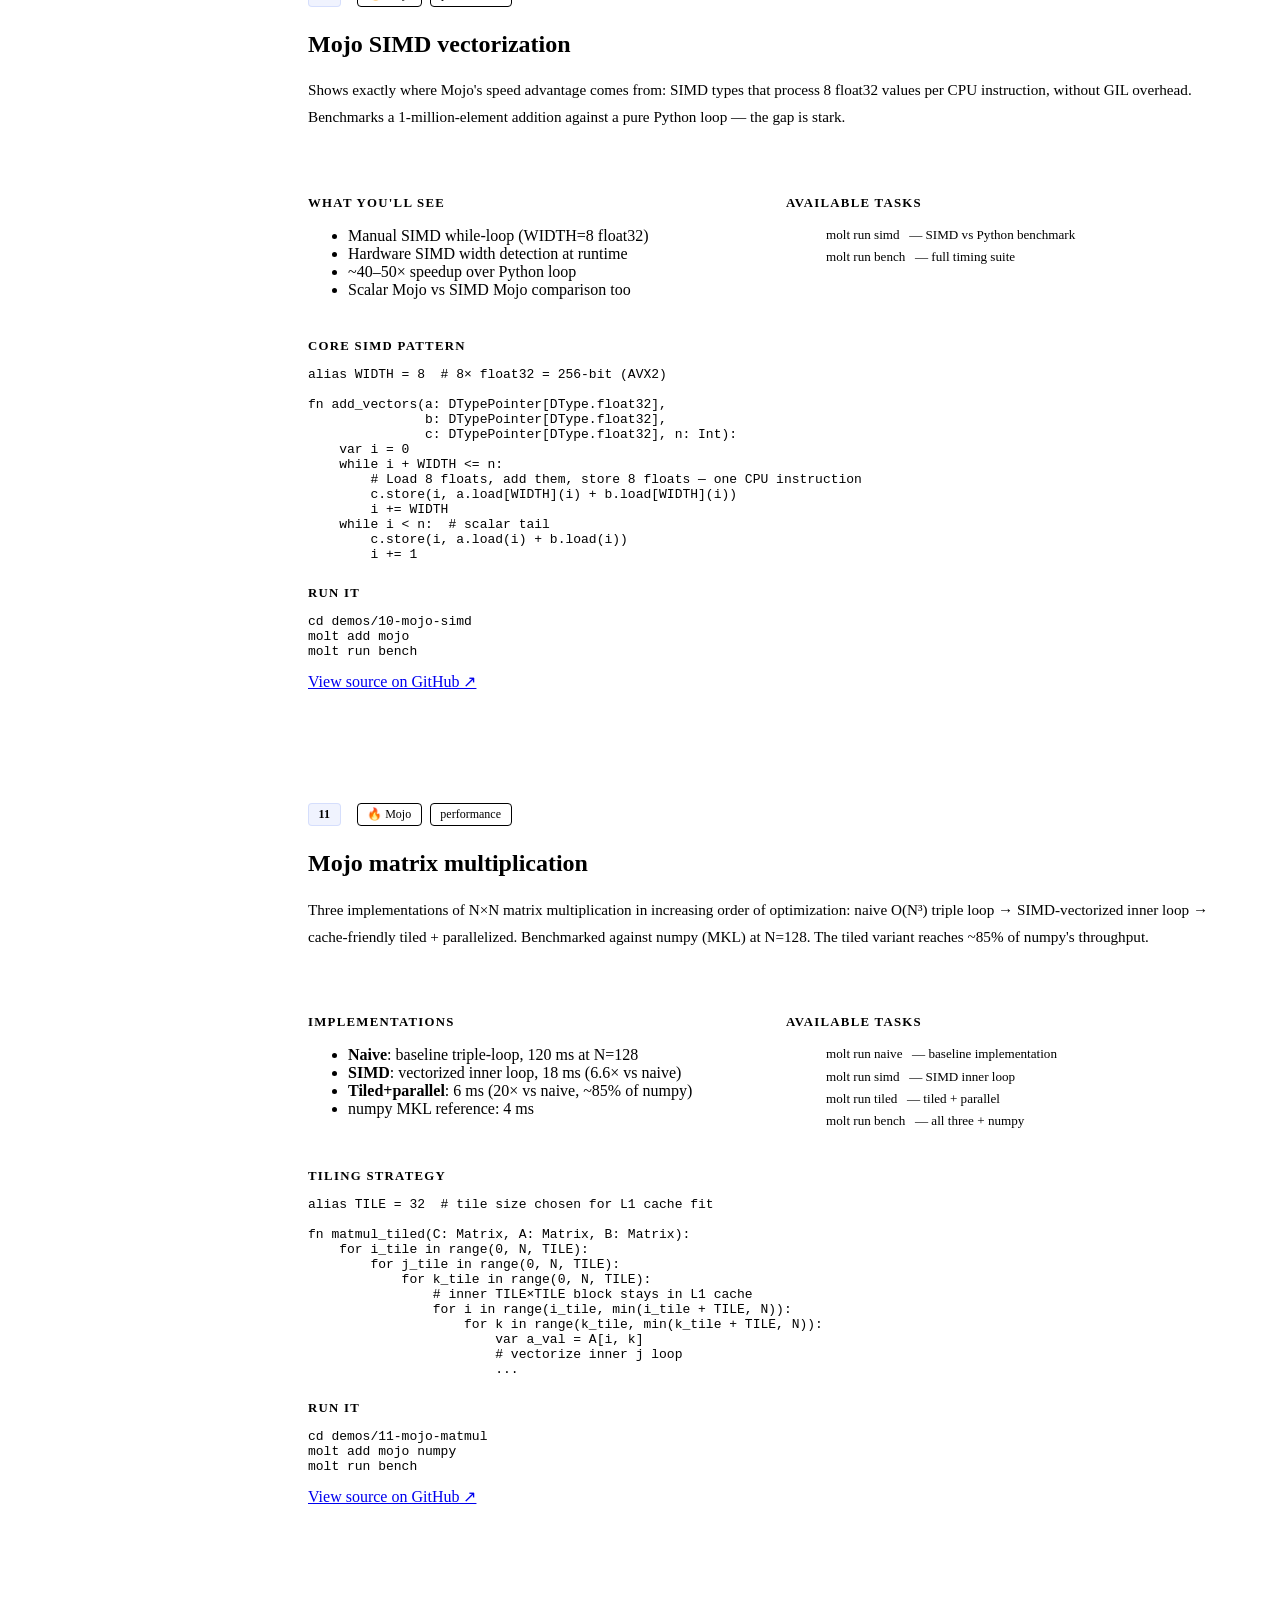
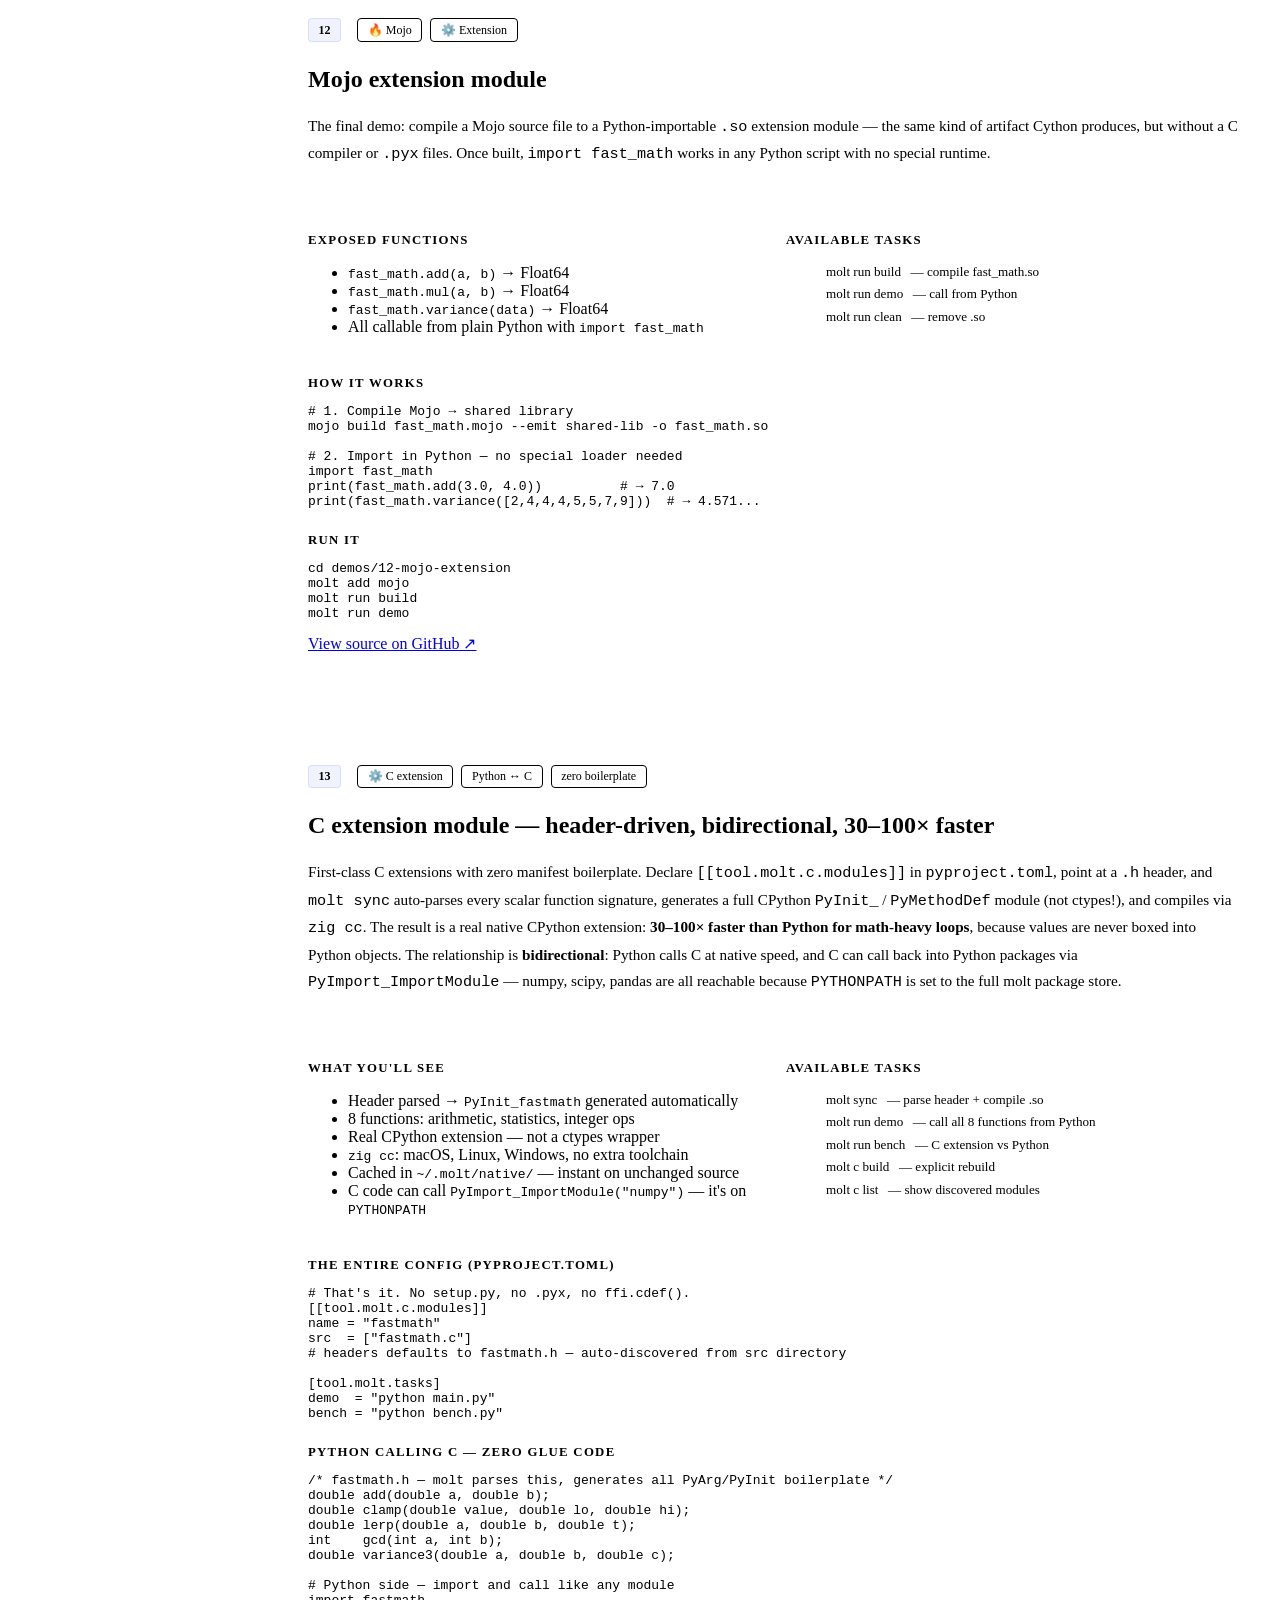
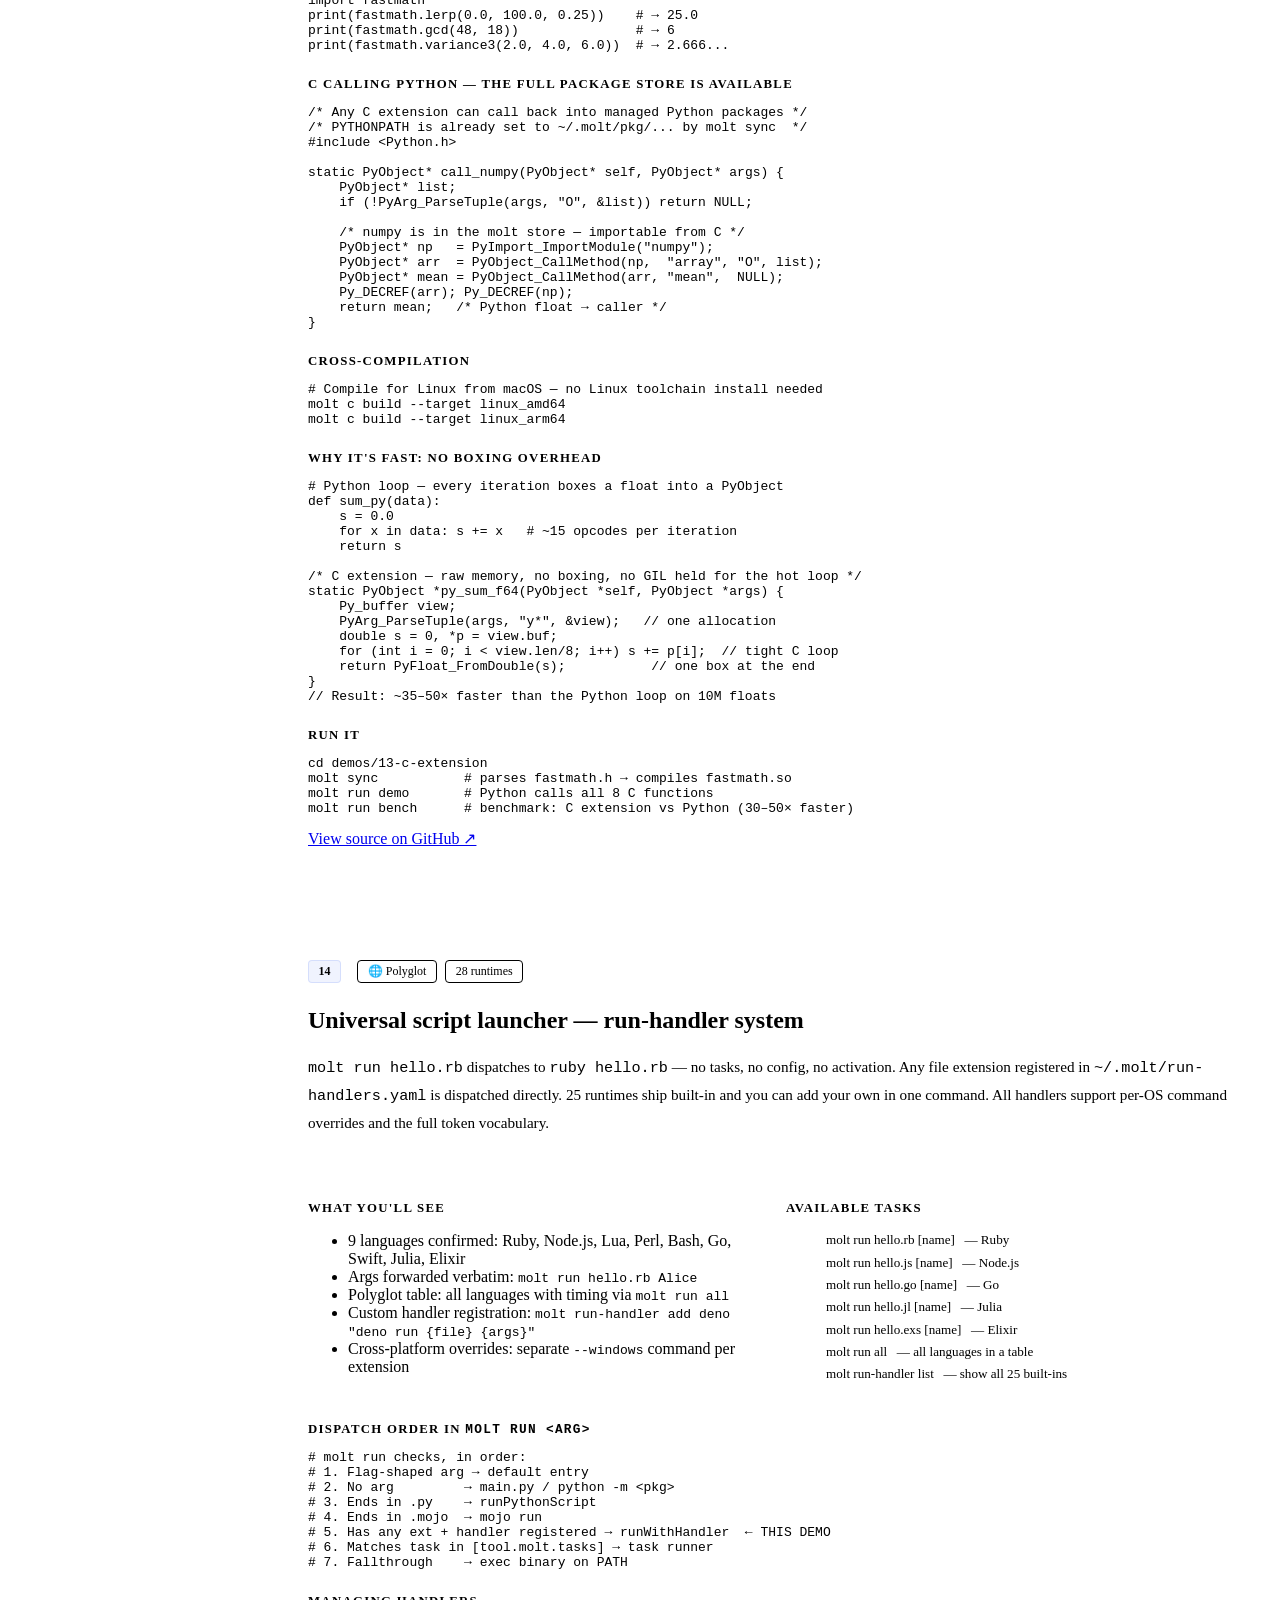
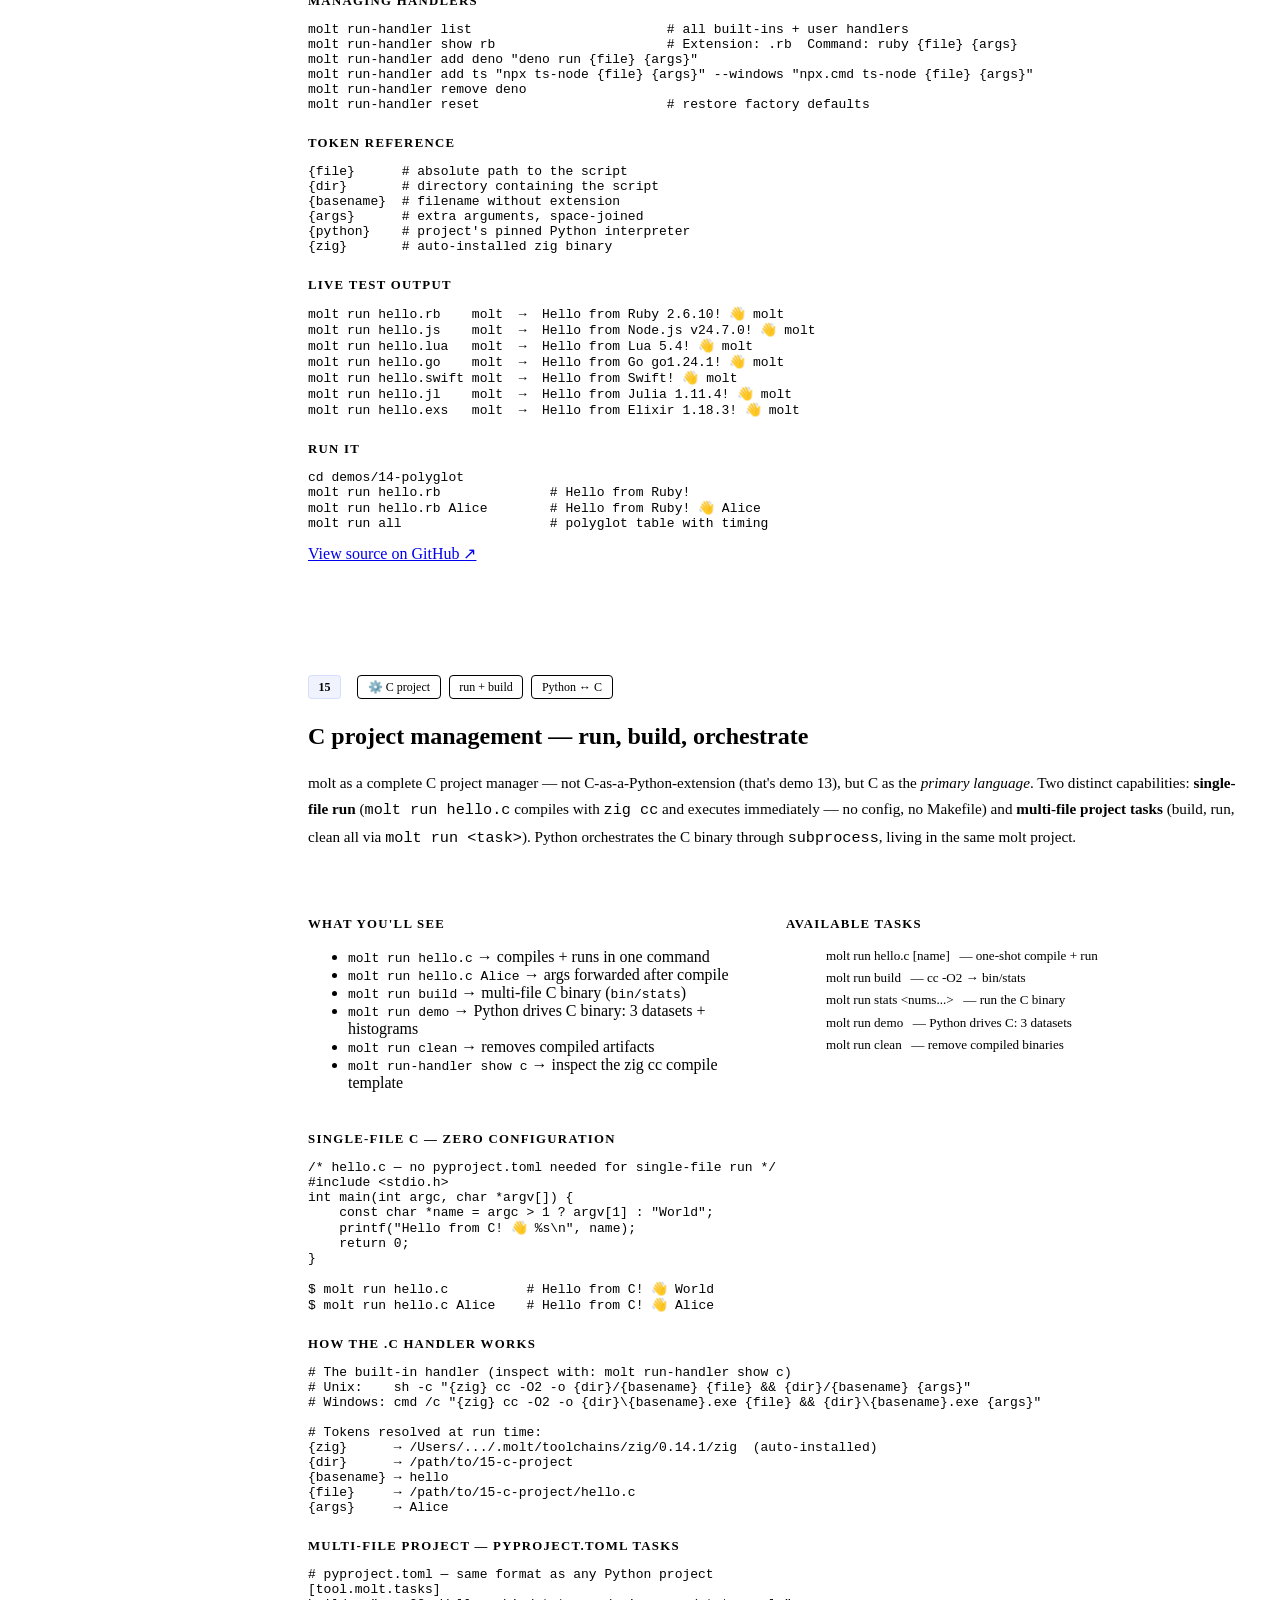
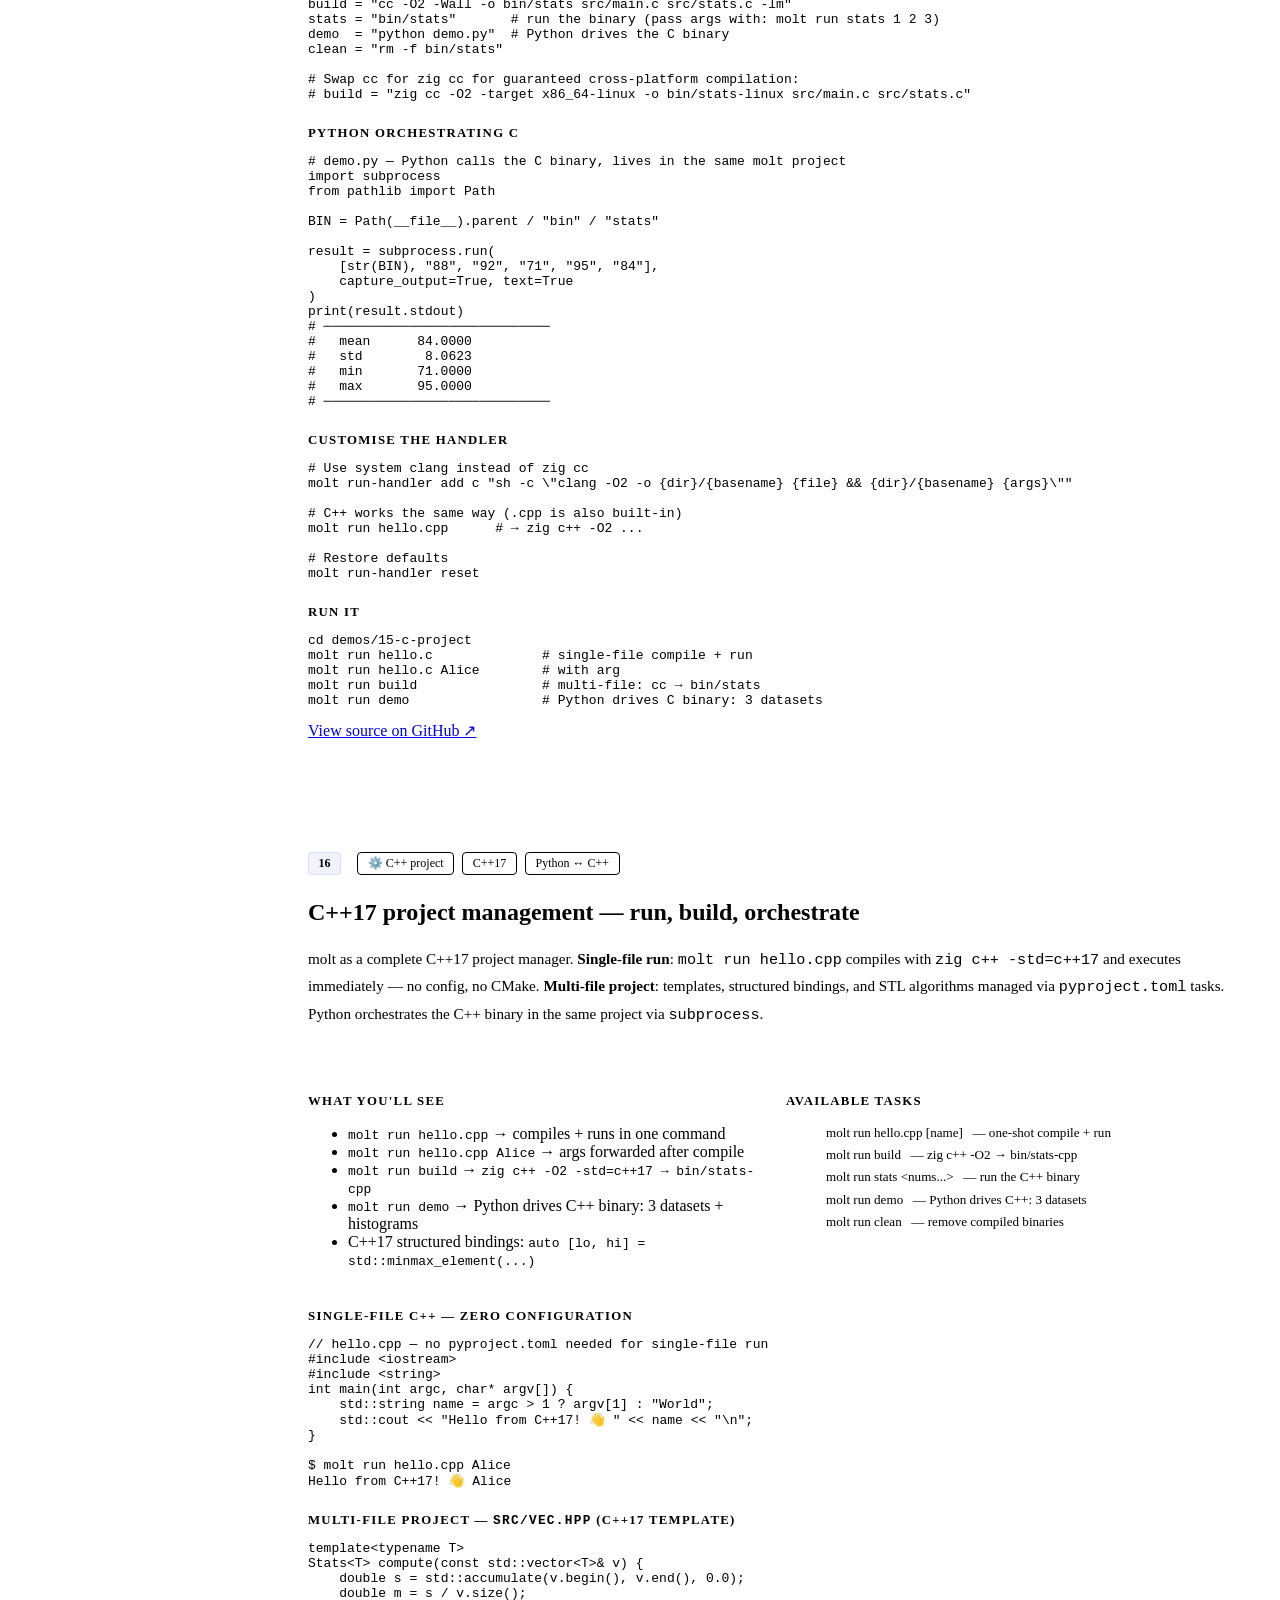
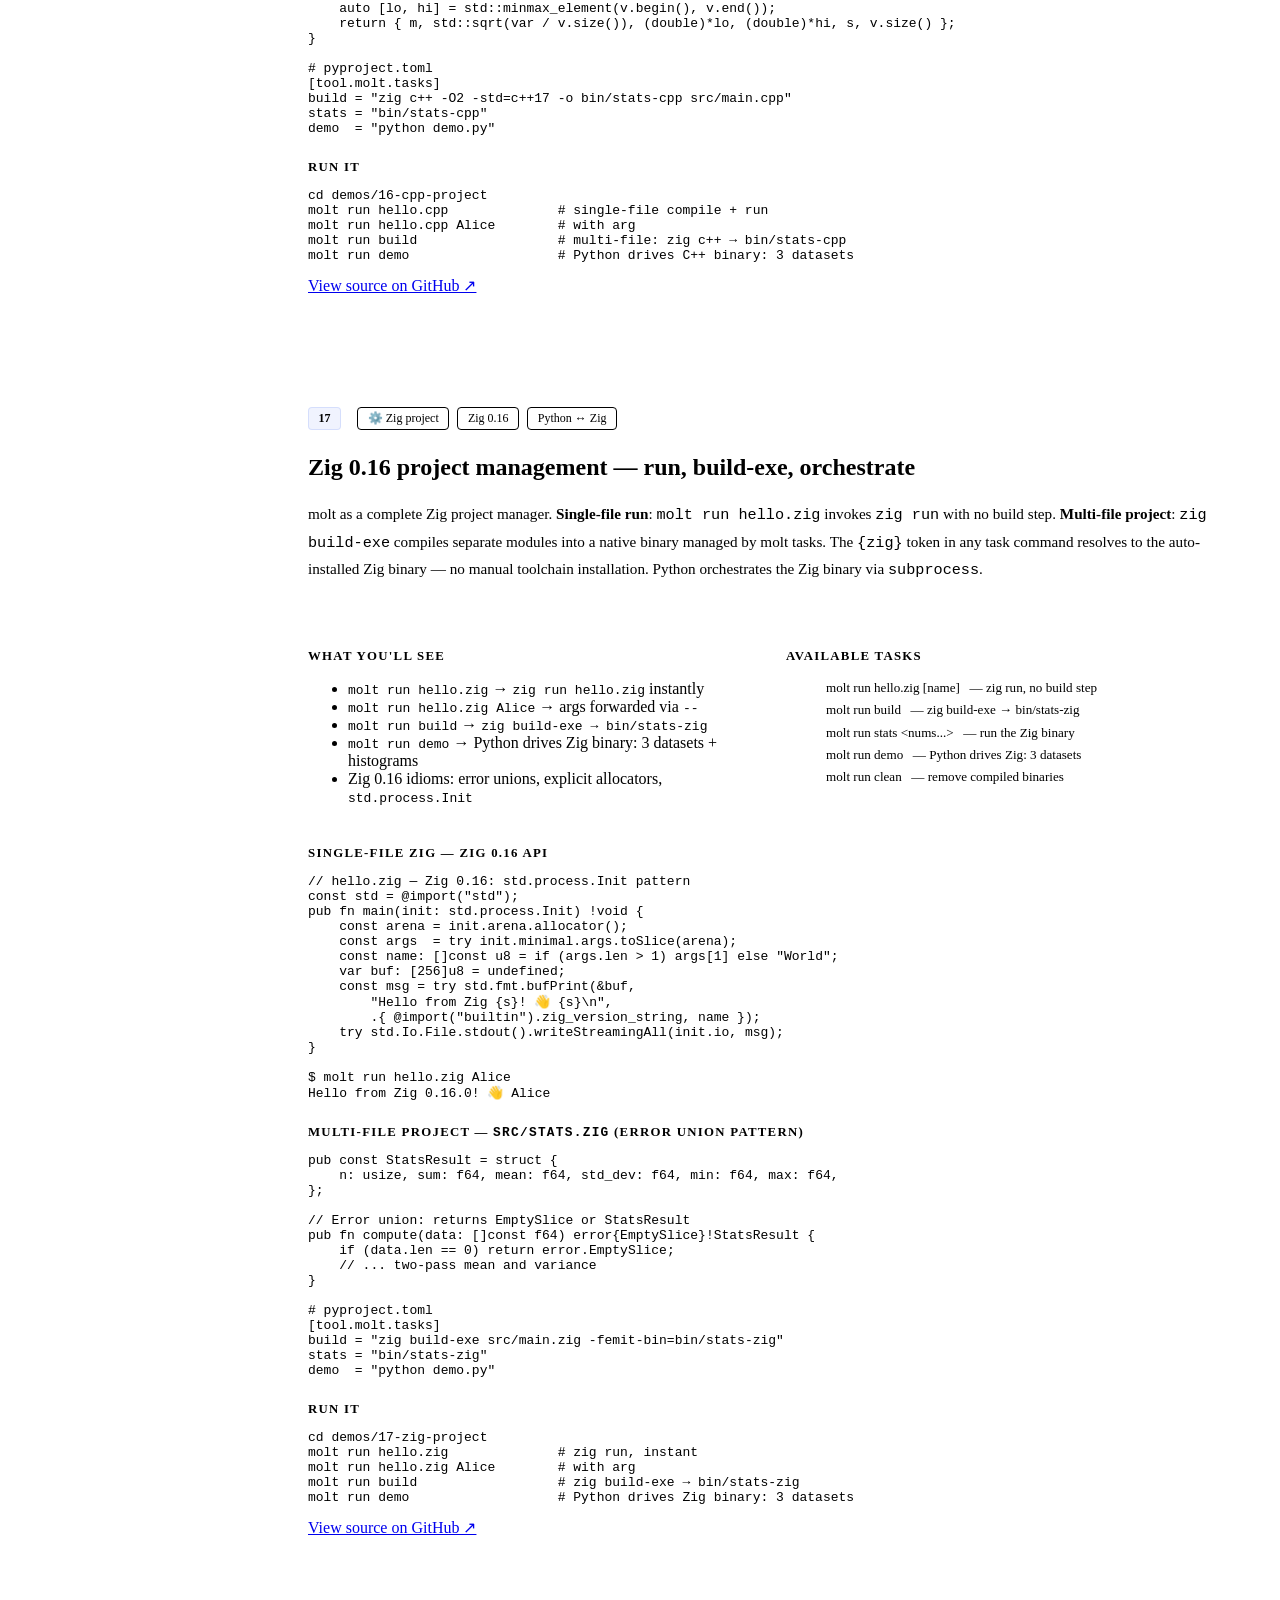
==== commit 31b34241: "Add performance/speedup content to README and site README: new section "Speeding up Python with nati" ====
--- a/site/demos/index.html
+++ b/site/demos/index.html
@@ -130,8 +130,10 @@
       <h1 style="font-size:clamp(1.8rem,4vw,3rem); margin-bottom:.8rem;">17 runnable examples</h1>
       <p style="color:var(--muted); font-size:1.1rem; max-width:680px;">
         Every demo lives in <code>demos/</code> and runs with <code>molt run &lt;task&gt;</code>.
-        Covers the full stack: Python apps, header-driven C extensions (Python ↔ C in both directions),
-        Mojo kernels, hermetic binary distribution, and a universal polyglot launcher for 27 runtimes.
+        Covers the full stack: Python apps, header-driven C extensions (Python ↔ C in both directions,
+        <strong>30–100× speedup</strong> over Python loops), Mojo SIMD kernels (<strong>47× vs Python</strong>),
+        hermetic binary distribution, C/C++17/Zig project management, cross-platform builds from one machine,
+        and a universal polyglot launcher for 28 runtimes.
         Clone the repo and explore at your own pace.
       </p>
       <div style="display:flex;gap:1rem;margin-top:1.5rem;flex-wrap:wrap;">
@@ -788,16 +790,18 @@
               <span class="pill" style="color:var(--muted);border-color:var(--border);">zero boilerplate</span>
             </div>
           </div>
-          <h2>C extension module — header-driven, bidirectional</h2>
+          <h2>C extension module — header-driven, bidirectional, 30–100× faster</h2>
           <p class="demo-desc">
             First-class C extensions with zero manifest boilerplate. Declare
             <code>[[tool.molt.c.modules]]</code> in <code>pyproject.toml</code>, point at a
             <code>.h</code> header, and <code>molt sync</code> auto-parses every scalar function
             signature, generates a full CPython <code>PyInit_</code> / <code>PyMethodDef</code>
-            module (not ctypes!), and compiles via <code>zig cc</code>. The relationship is
+            module (not ctypes!), and compiles via <code>zig cc</code>. The result is a real
+            native CPython extension: <strong>30–100× faster than Python for math-heavy loops</strong>,
+            because values are never boxed into Python objects. The relationship is
             <strong>bidirectional</strong>: Python calls C at native speed, and C can call back
-            into Python packages via <code>PyImport_ImportModule</code> — the full molt package
-            store is on <code>PYTHONPATH</code>.
+            into Python packages via <code>PyImport_ImportModule</code> — numpy, scipy, pandas
+            are all reachable because <code>PYTHONPATH</code> is set to the full molt package store.
           </p>
           <div class="two-col">
             <div class="demo-section">
@@ -874,11 +878,29 @@
 molt c build --target linux_arm64</code></pre>
           </div>
           <div class="demo-section">
+            <h4>Why it's fast: no boxing overhead</h4>
+            <pre><code><span class="cmt"># Python loop — every iteration boxes a float into a PyObject</span>
+<span class="kw">def</span> <span class="fn">sum_py</span>(data):
+    s = 0.0
+    <span class="kw">for</span> x <span class="kw">in</span> data: s += x   <span class="cmt"># ~15 opcodes per iteration</span>
+    <span class="kw">return</span> s
+
+<span class="cmt">/* C extension — raw memory, no boxing, no GIL held for the hot loop */</span>
+<span class="kw">static</span> PyObject *<span class="fn">py_sum_f64</span>(PyObject *self, PyObject *args) {
+    Py_buffer view;
+    PyArg_ParseTuple(args, <span class="str">"y*"</span>, &amp;view);   <span class="cmt">// one allocation</span>
+    <span class="kw">double</span> s = 0, *p = view.buf;
+    <span class="kw">for</span> (<span class="kw">int</span> i = 0; i &lt; view.len/8; i++) s += p[i];  <span class="cmt">// tight C loop</span>
+    <span class="kw">return</span> PyFloat_FromDouble(s);           <span class="cmt">// one box at the end</span>
+}
+<span class="cmt">// Result: ~35–50× faster than the Python loop on 10M floats</span></code></pre>
+          </div>
+          <div class="demo-section">
             <h4>Run it</h4>
             <pre><code>cd demos/13-c-extension
 molt sync           <span class="cmt"># parses fastmath.h → compiles fastmath.so</span>
 molt run demo       <span class="cmt"># Python calls all 8 C functions</span>
-molt run bench      <span class="cmt"># benchmark: C extension vs Python</span></code></pre>
+molt run bench      <span class="cmt"># benchmark: C extension vs Python (30–50× faster)</span></code></pre>
           </div>
           <a href="https://github.com/luowensheng/molt-python/tree/main/demos/13-c-extension" class="demo-link" target="_blank" rel="noopener">View source on GitHub ↗</a>
         </div>
@@ -889,7 +911,7 @@
             <span class="demo-number">14</span>
             <div class="pill-row" style="margin:0;">
               <span class="pill badge-native">🌐 Polyglot</span>
-              <span class="pill" style="color:var(--muted);border-color:var(--border);">25 runtimes</span>
+              <span class="pill" style="color:var(--muted);border-color:var(--border);">28 runtimes</span>
             </div>
           </div>
           <h2>Universal script launcher — run-handler system</h2>
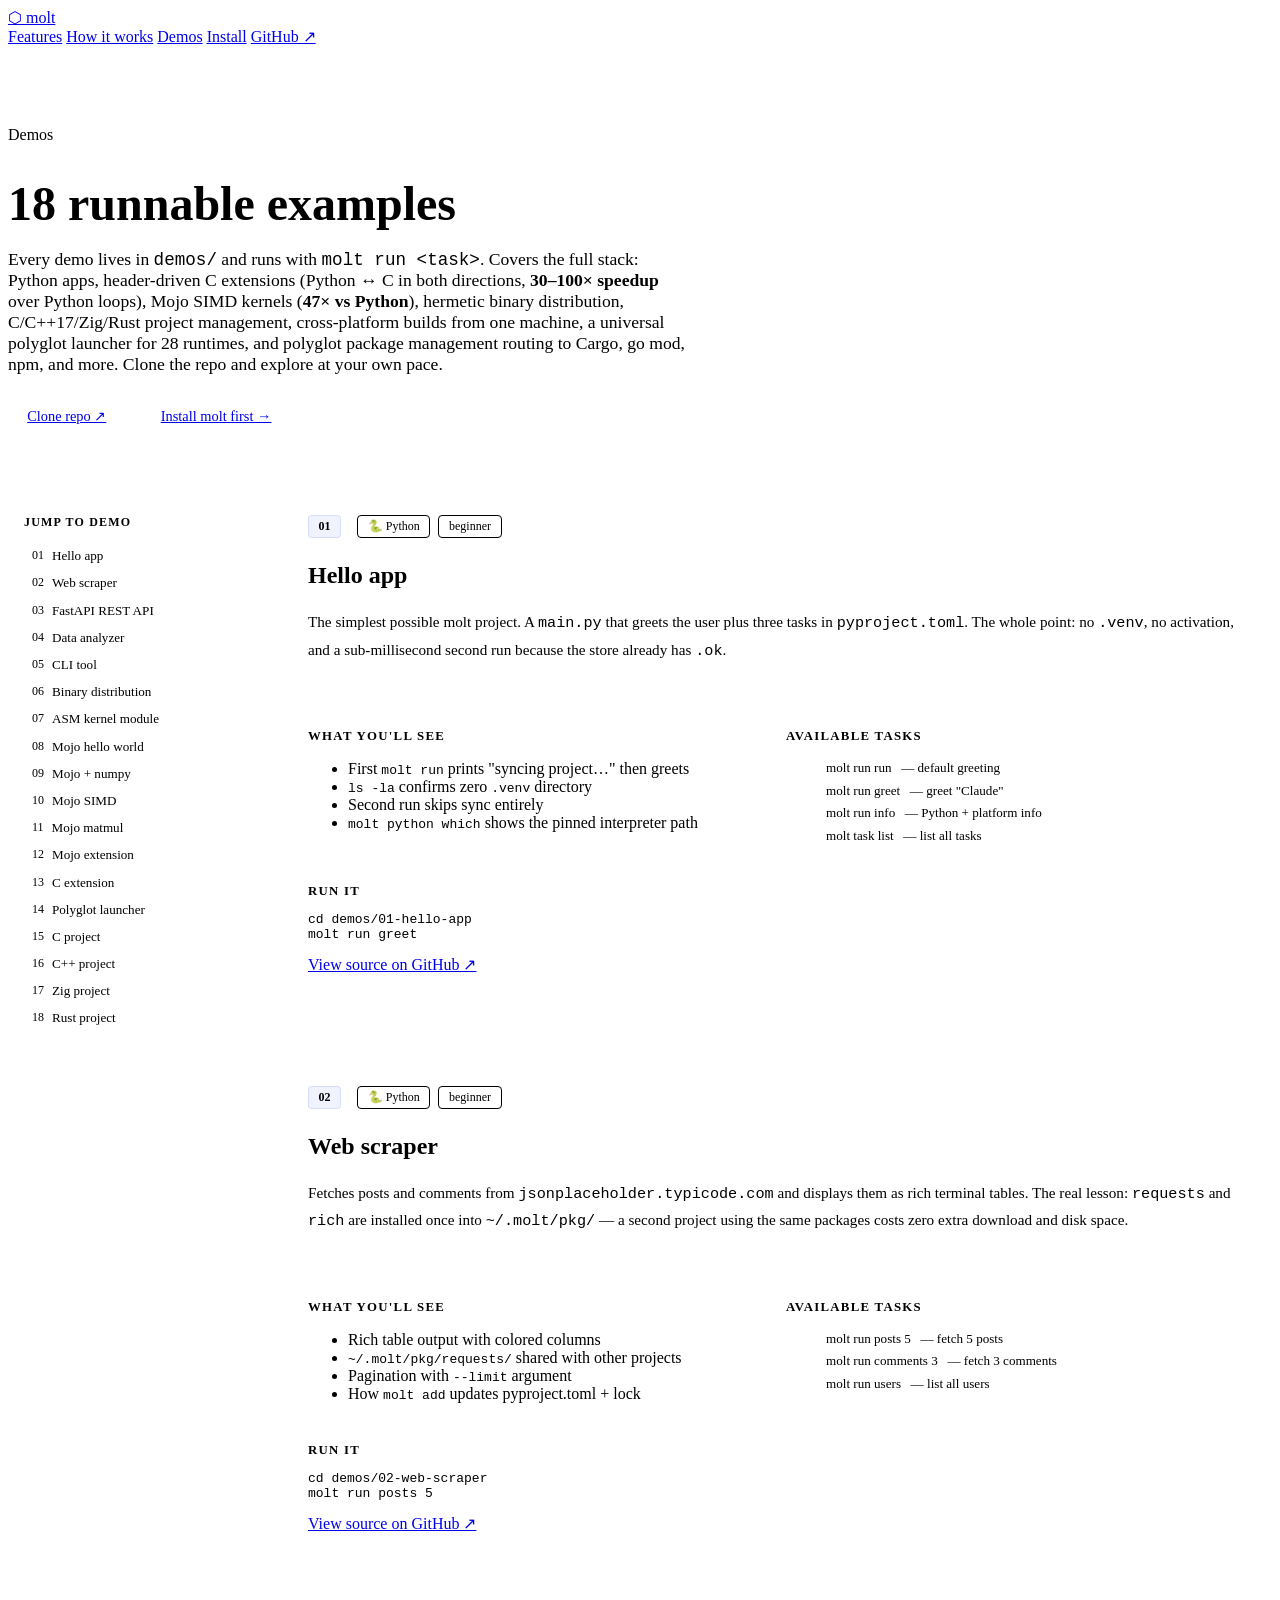
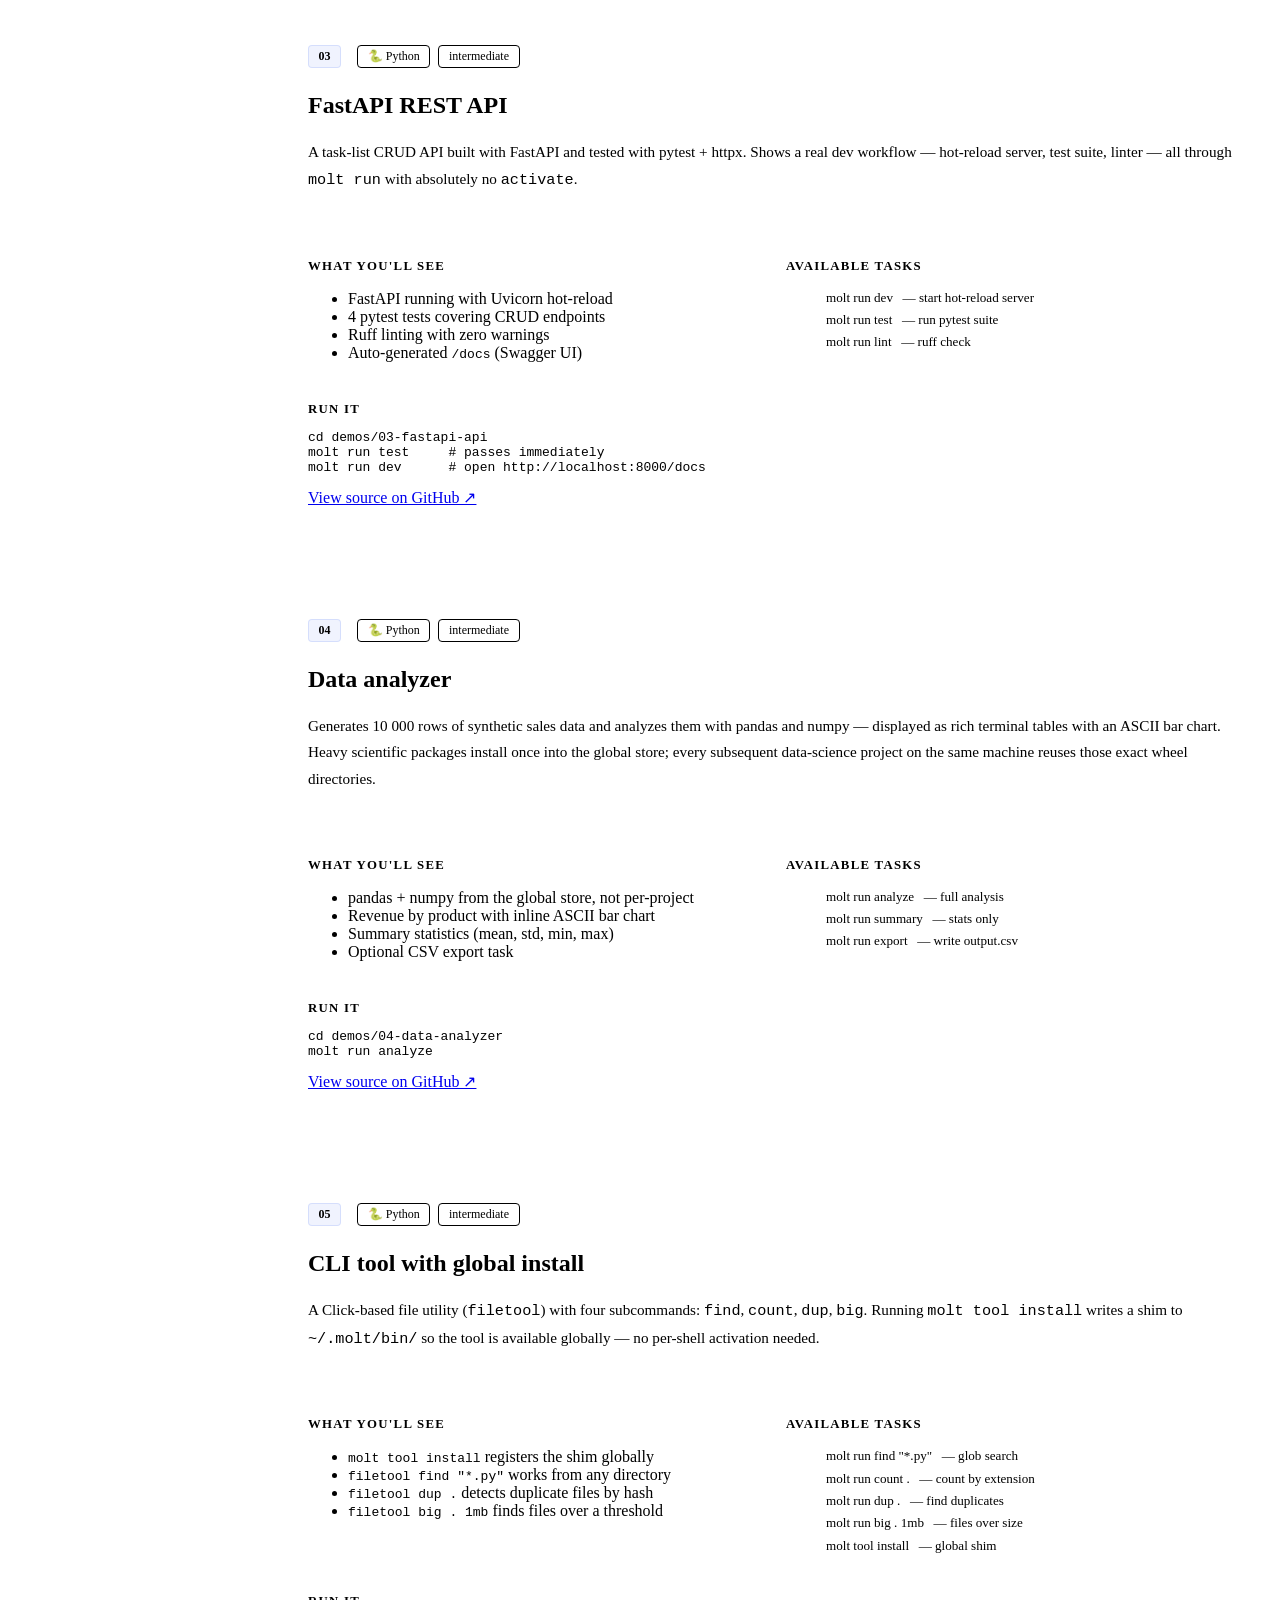
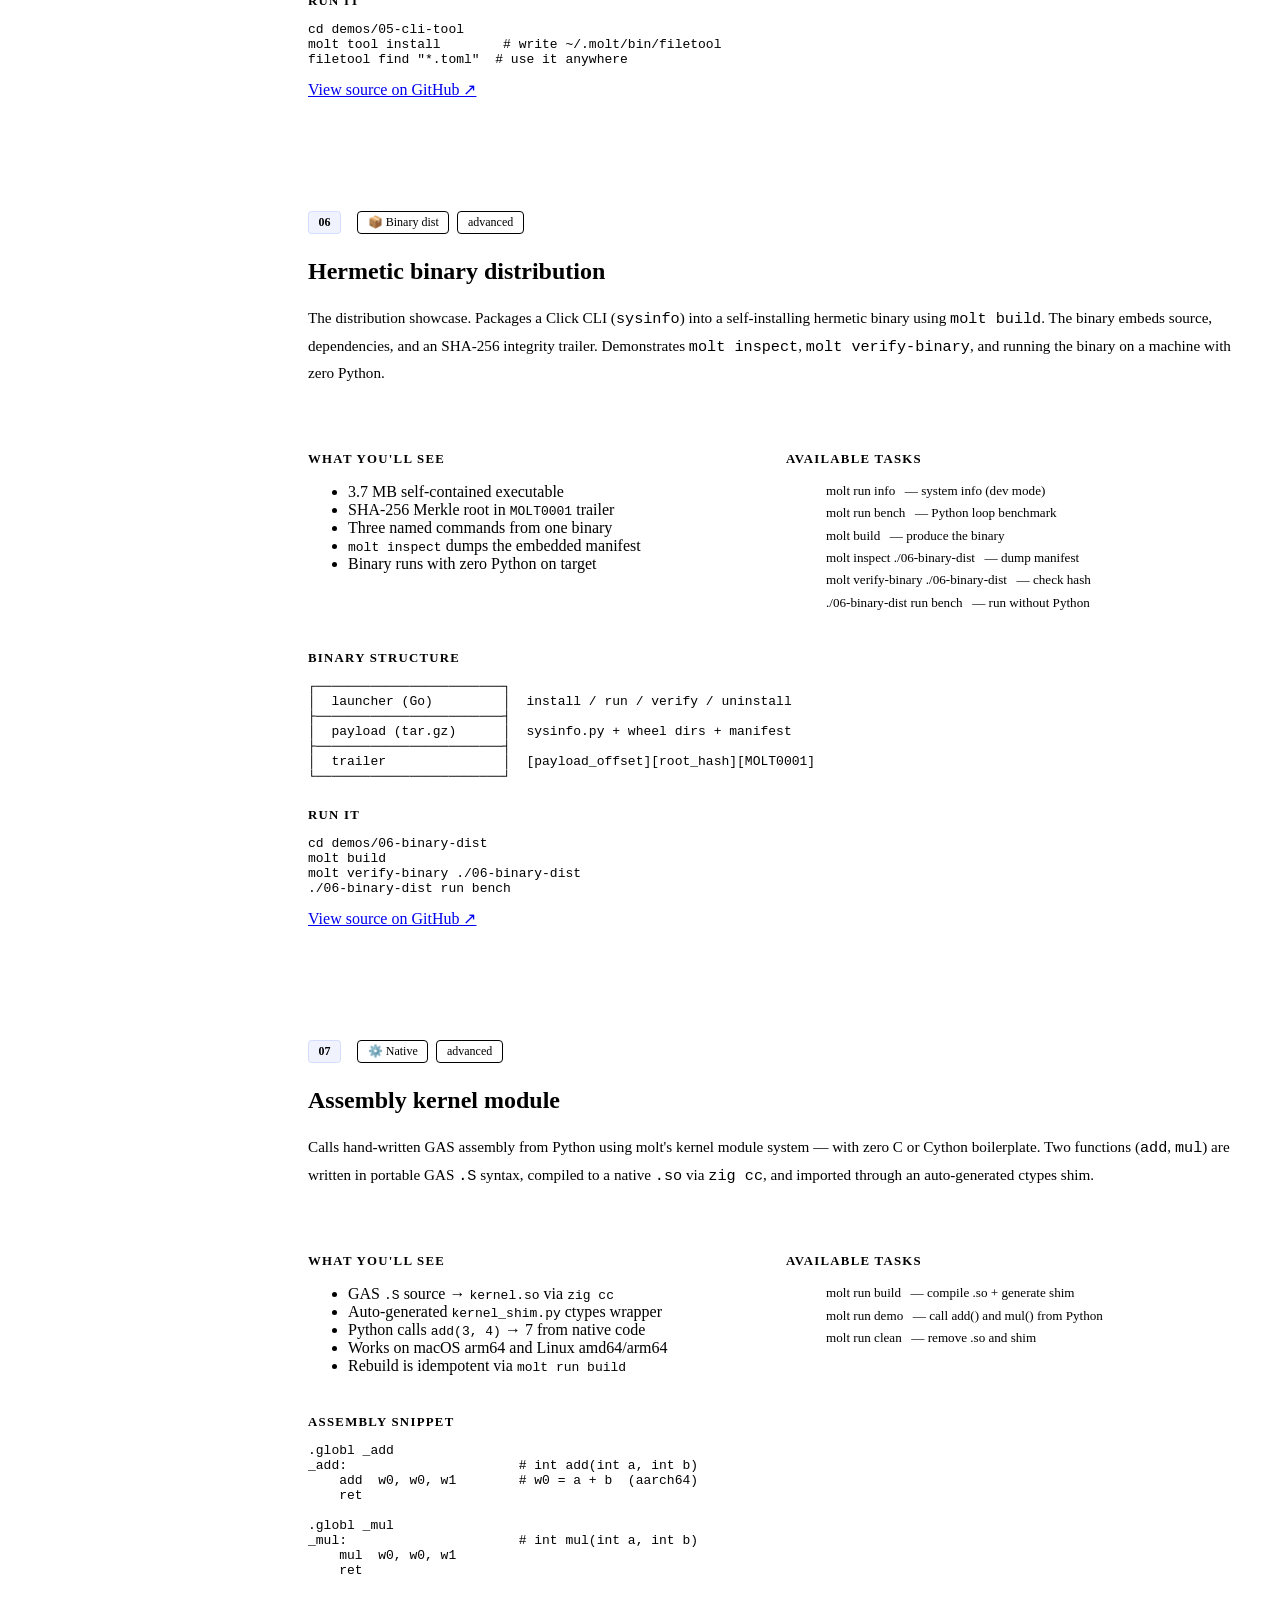
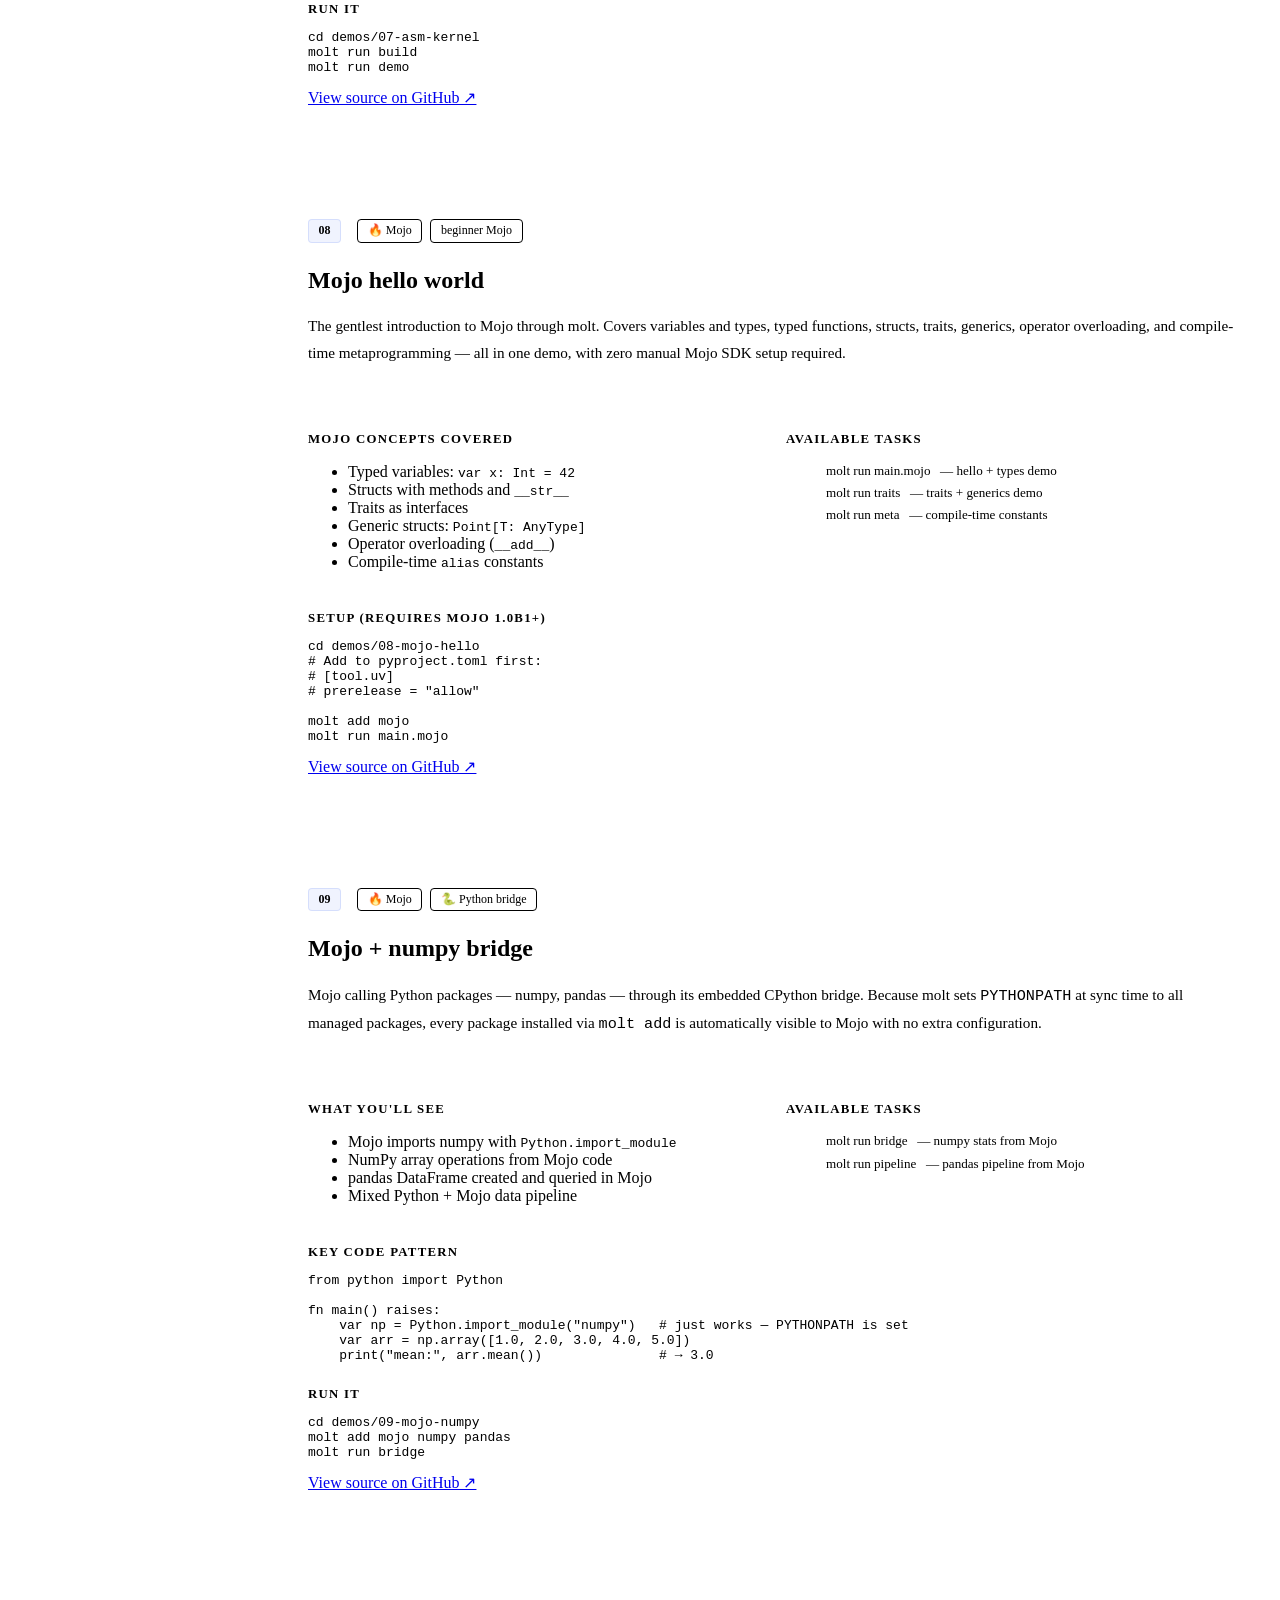
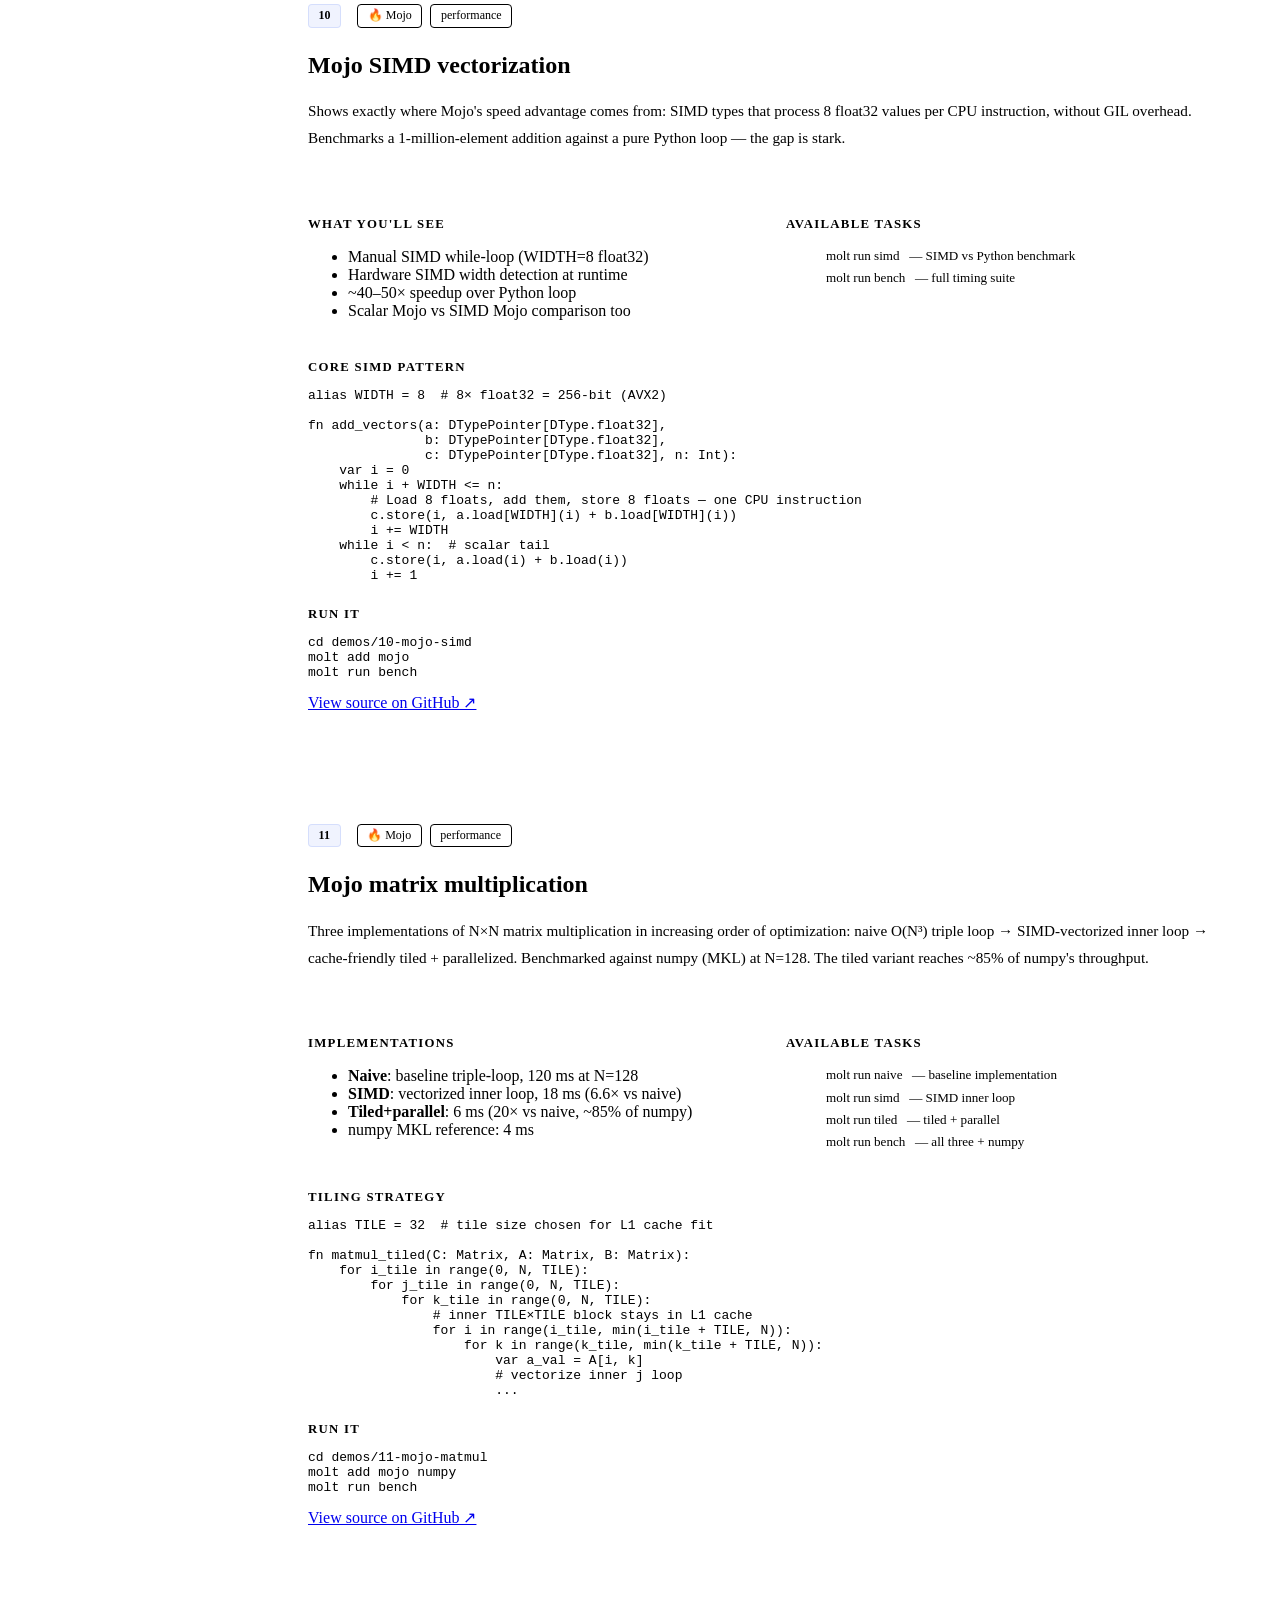
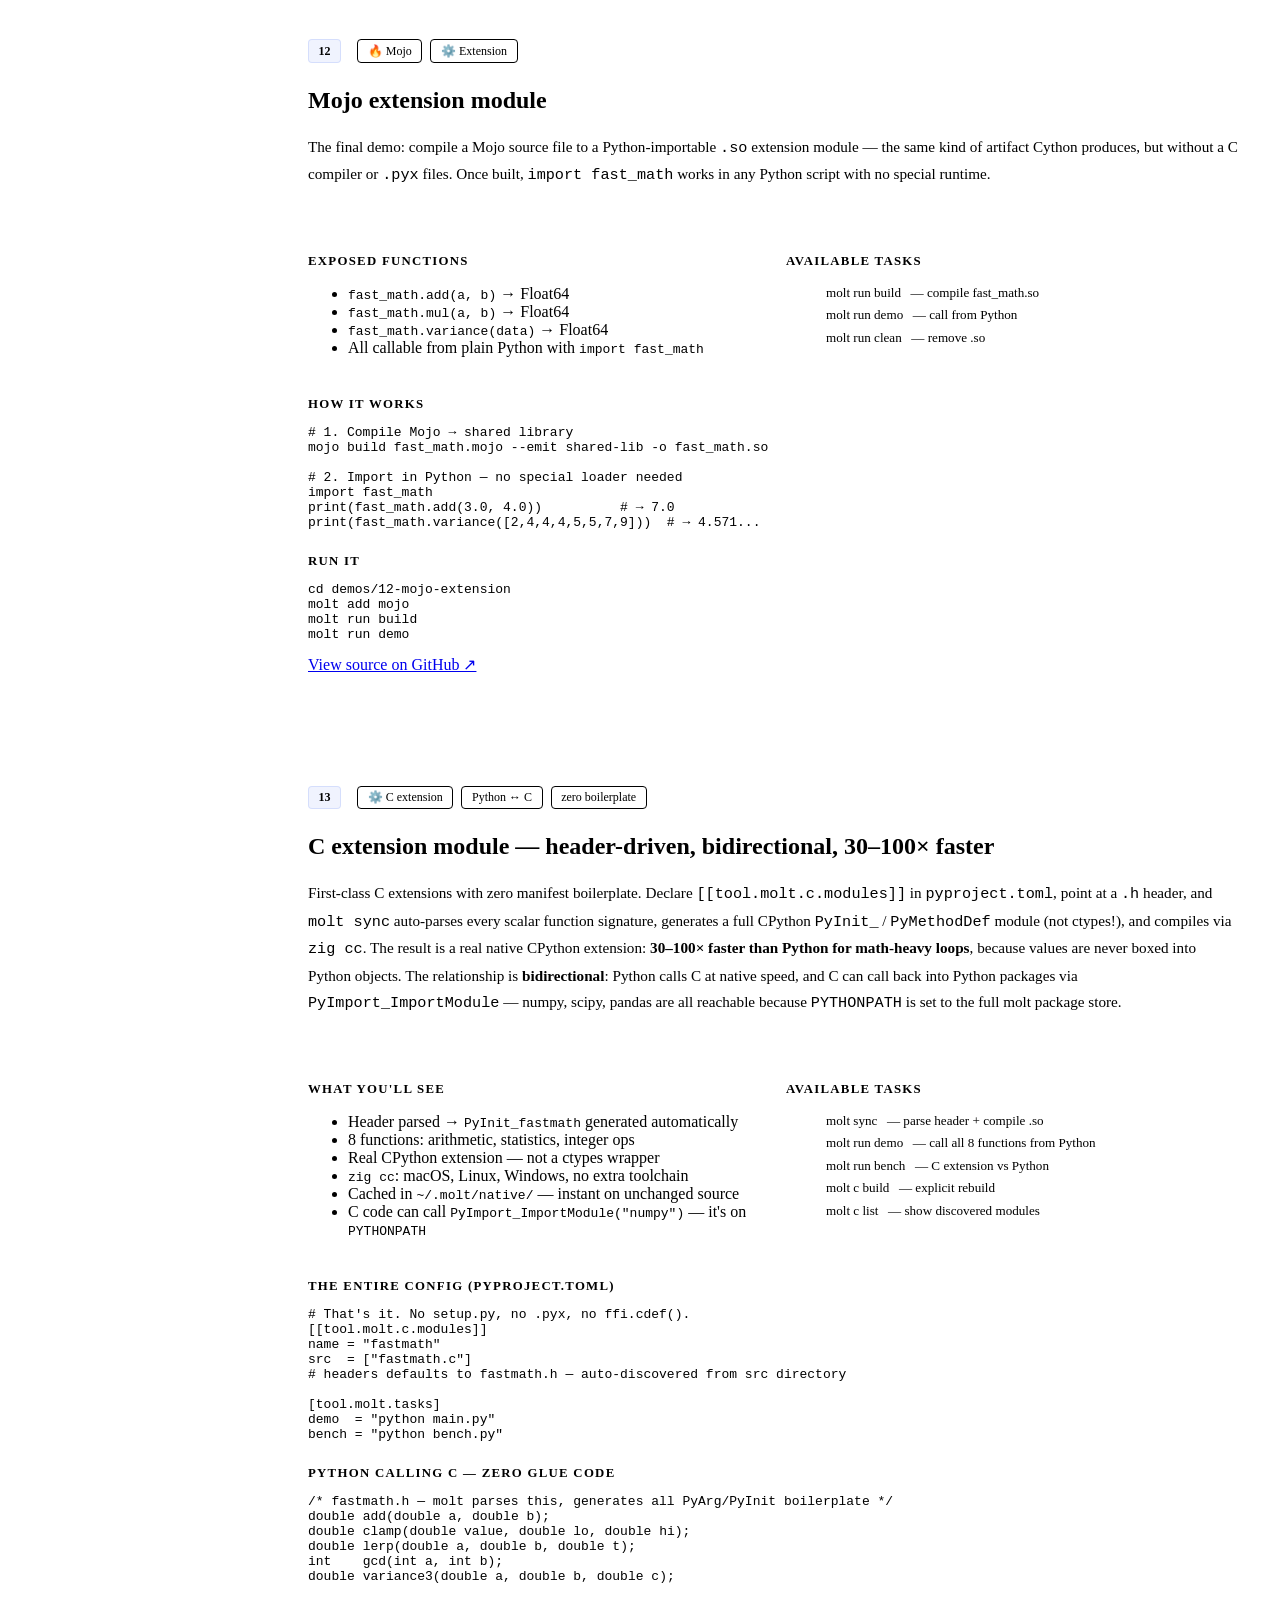
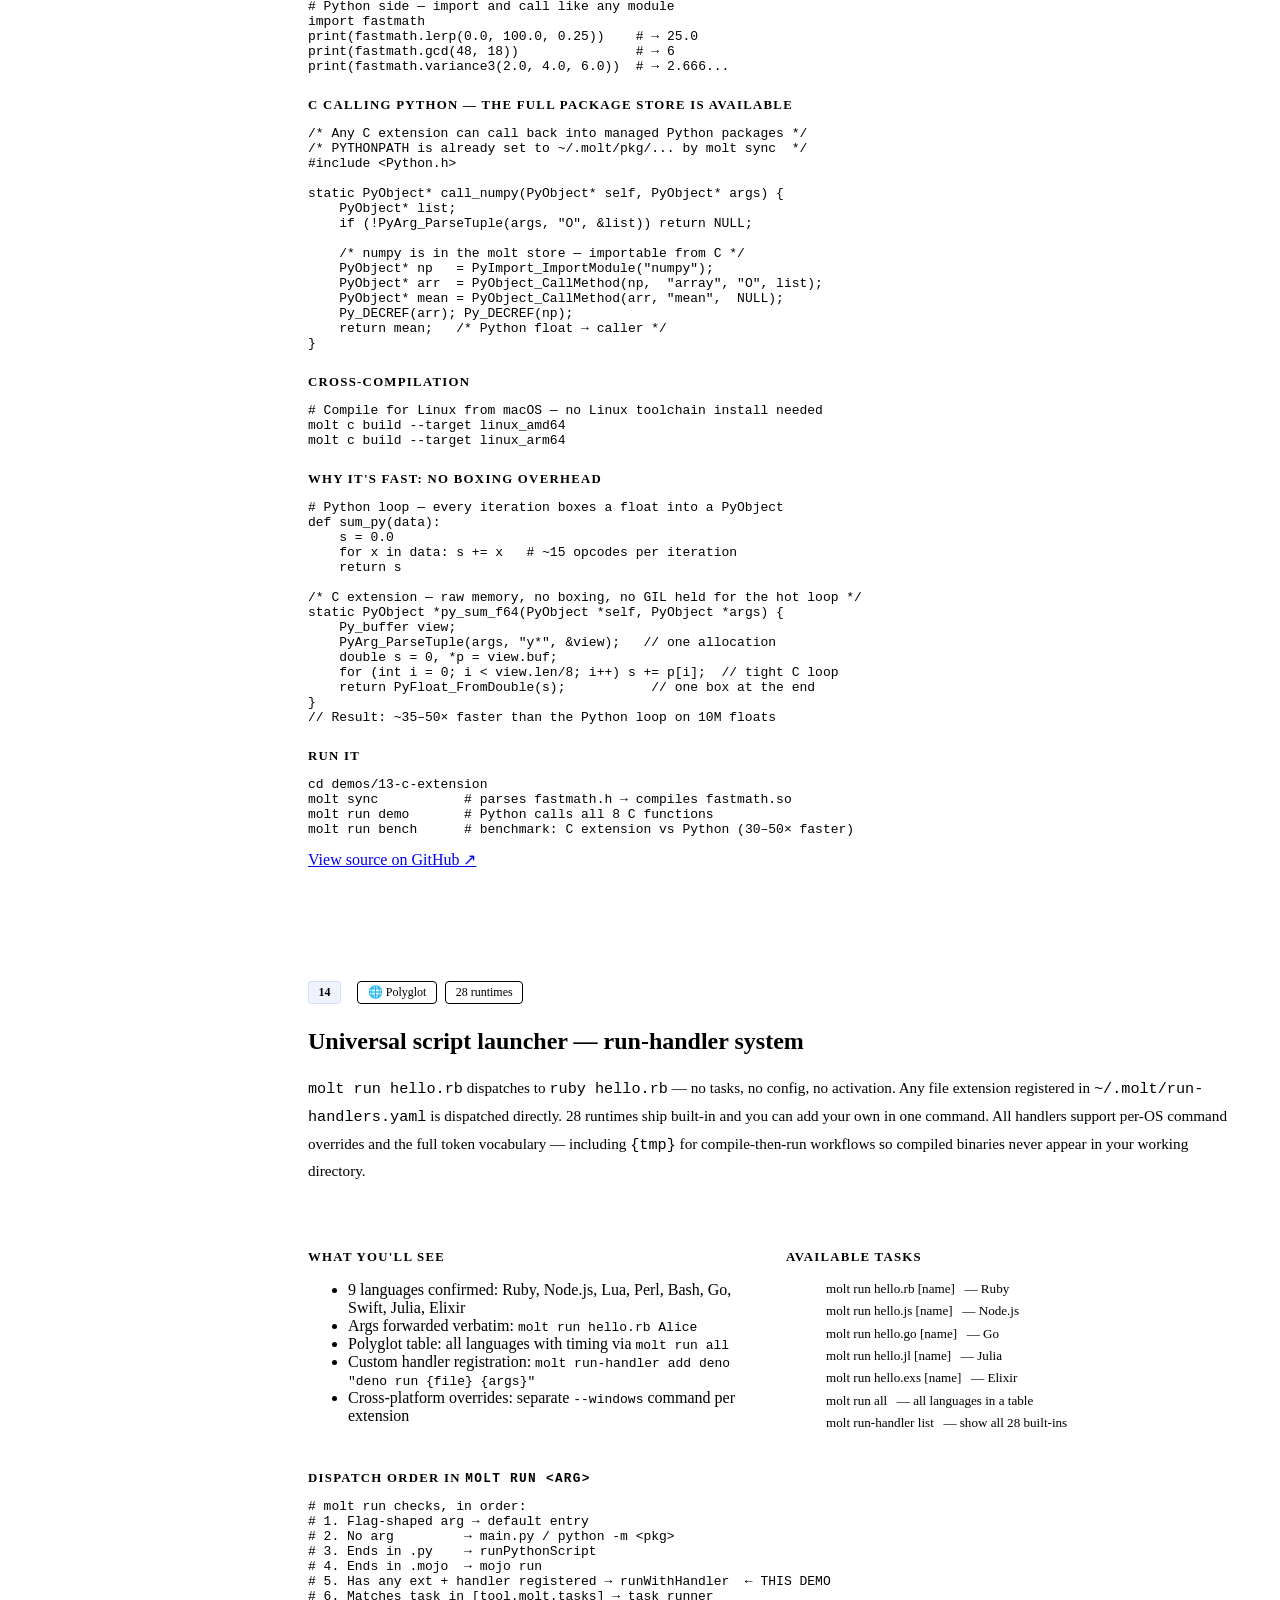
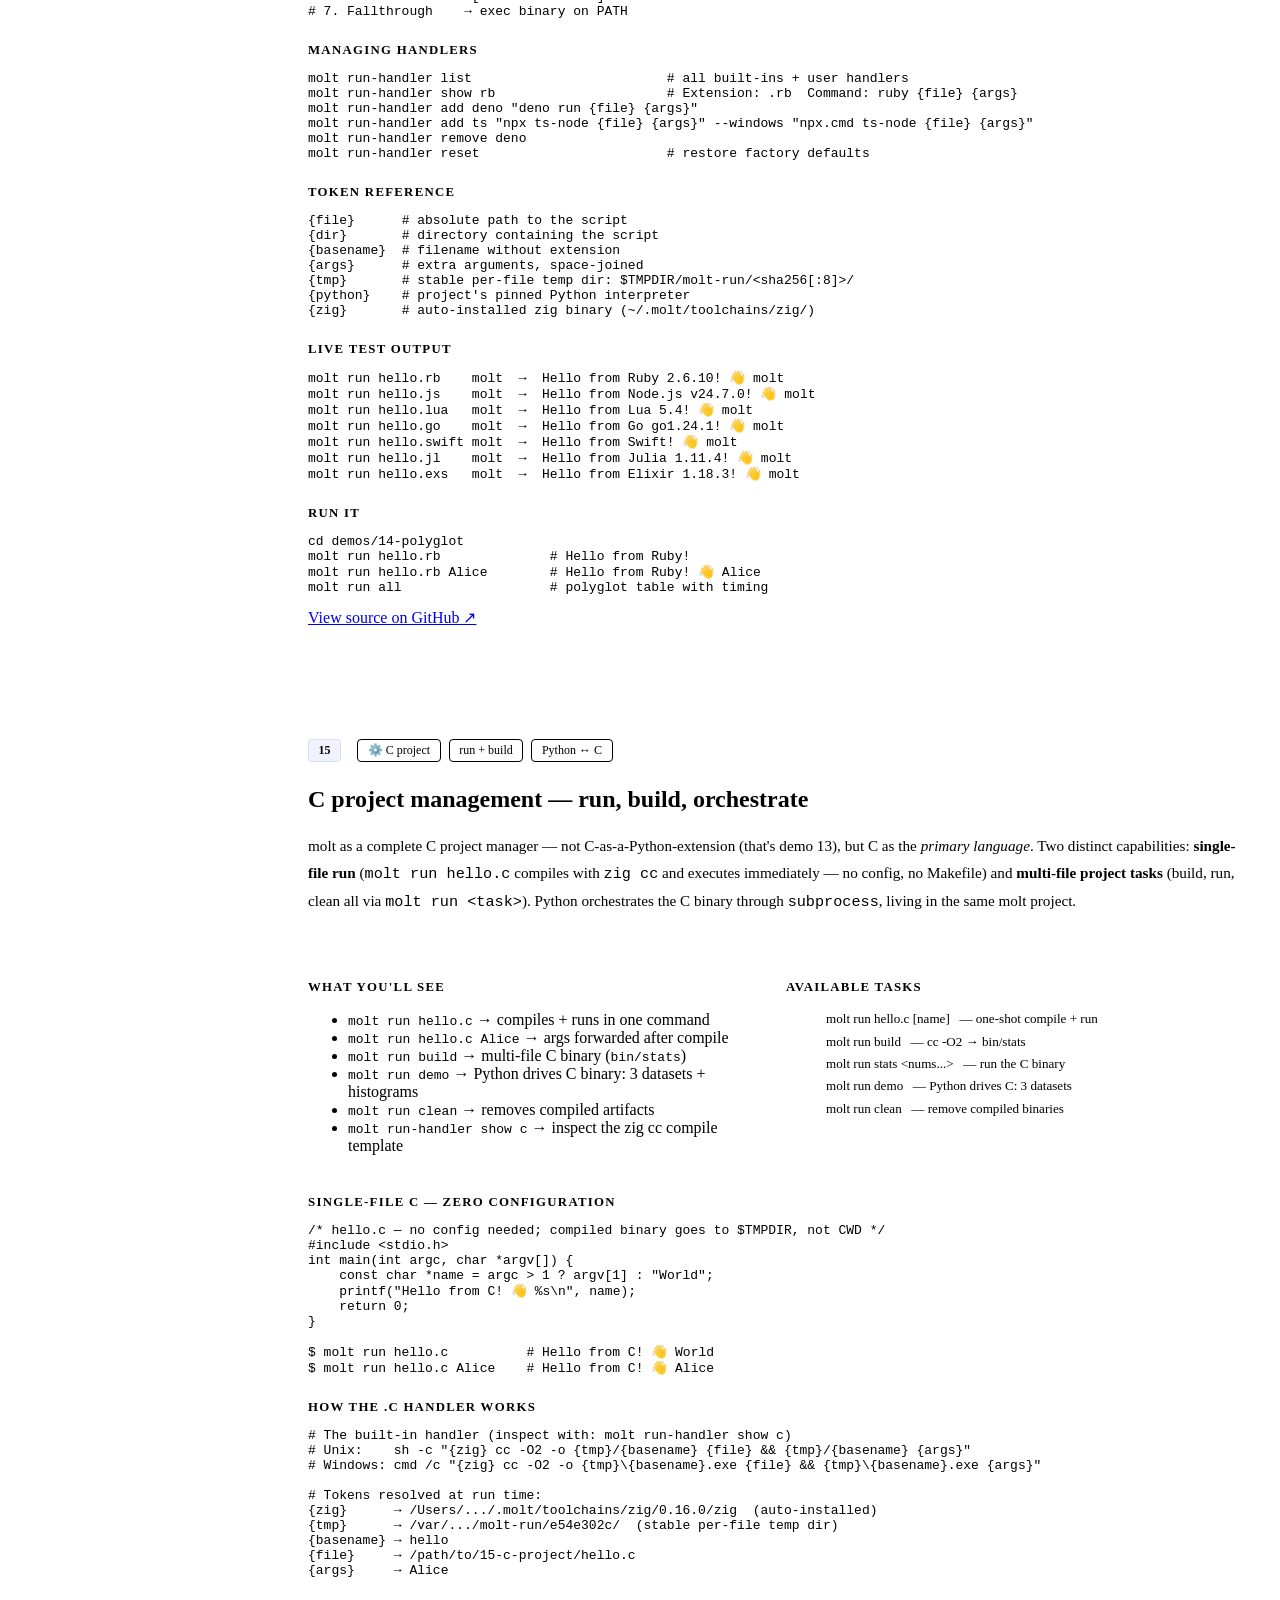
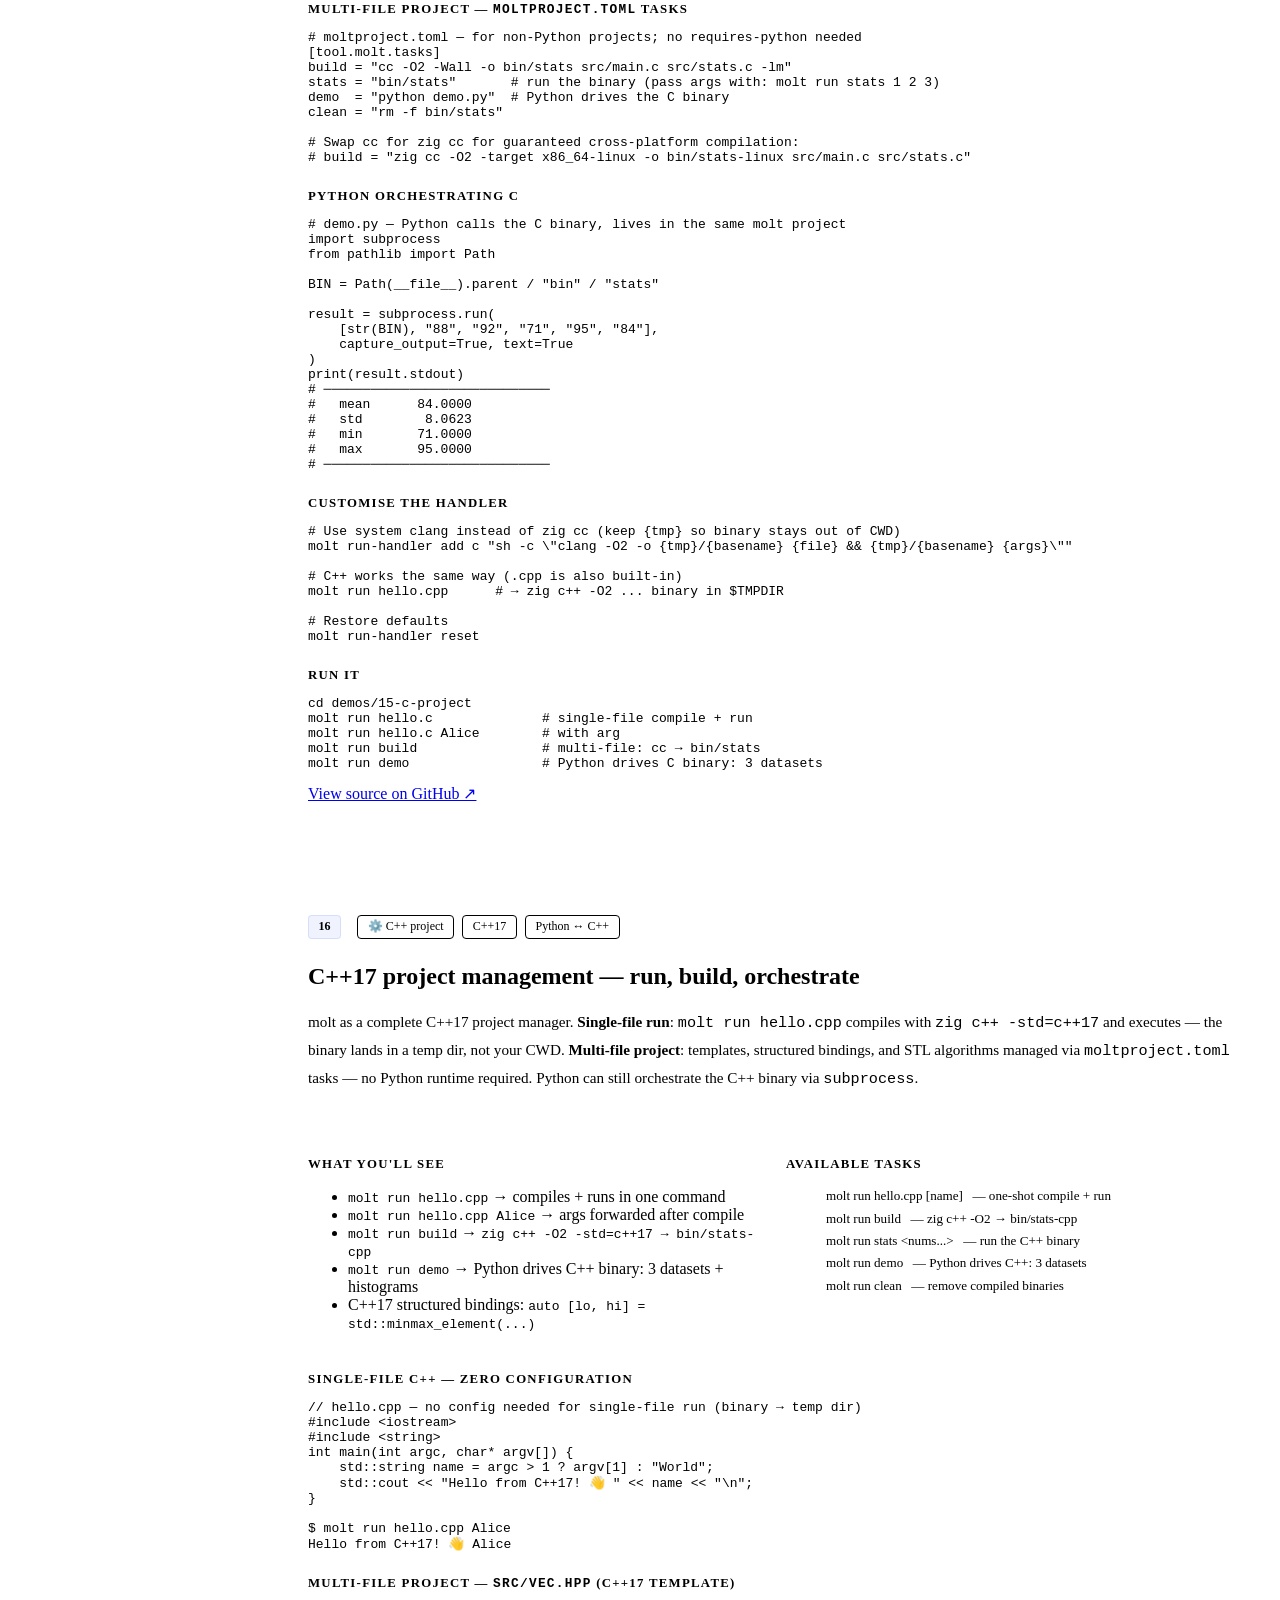
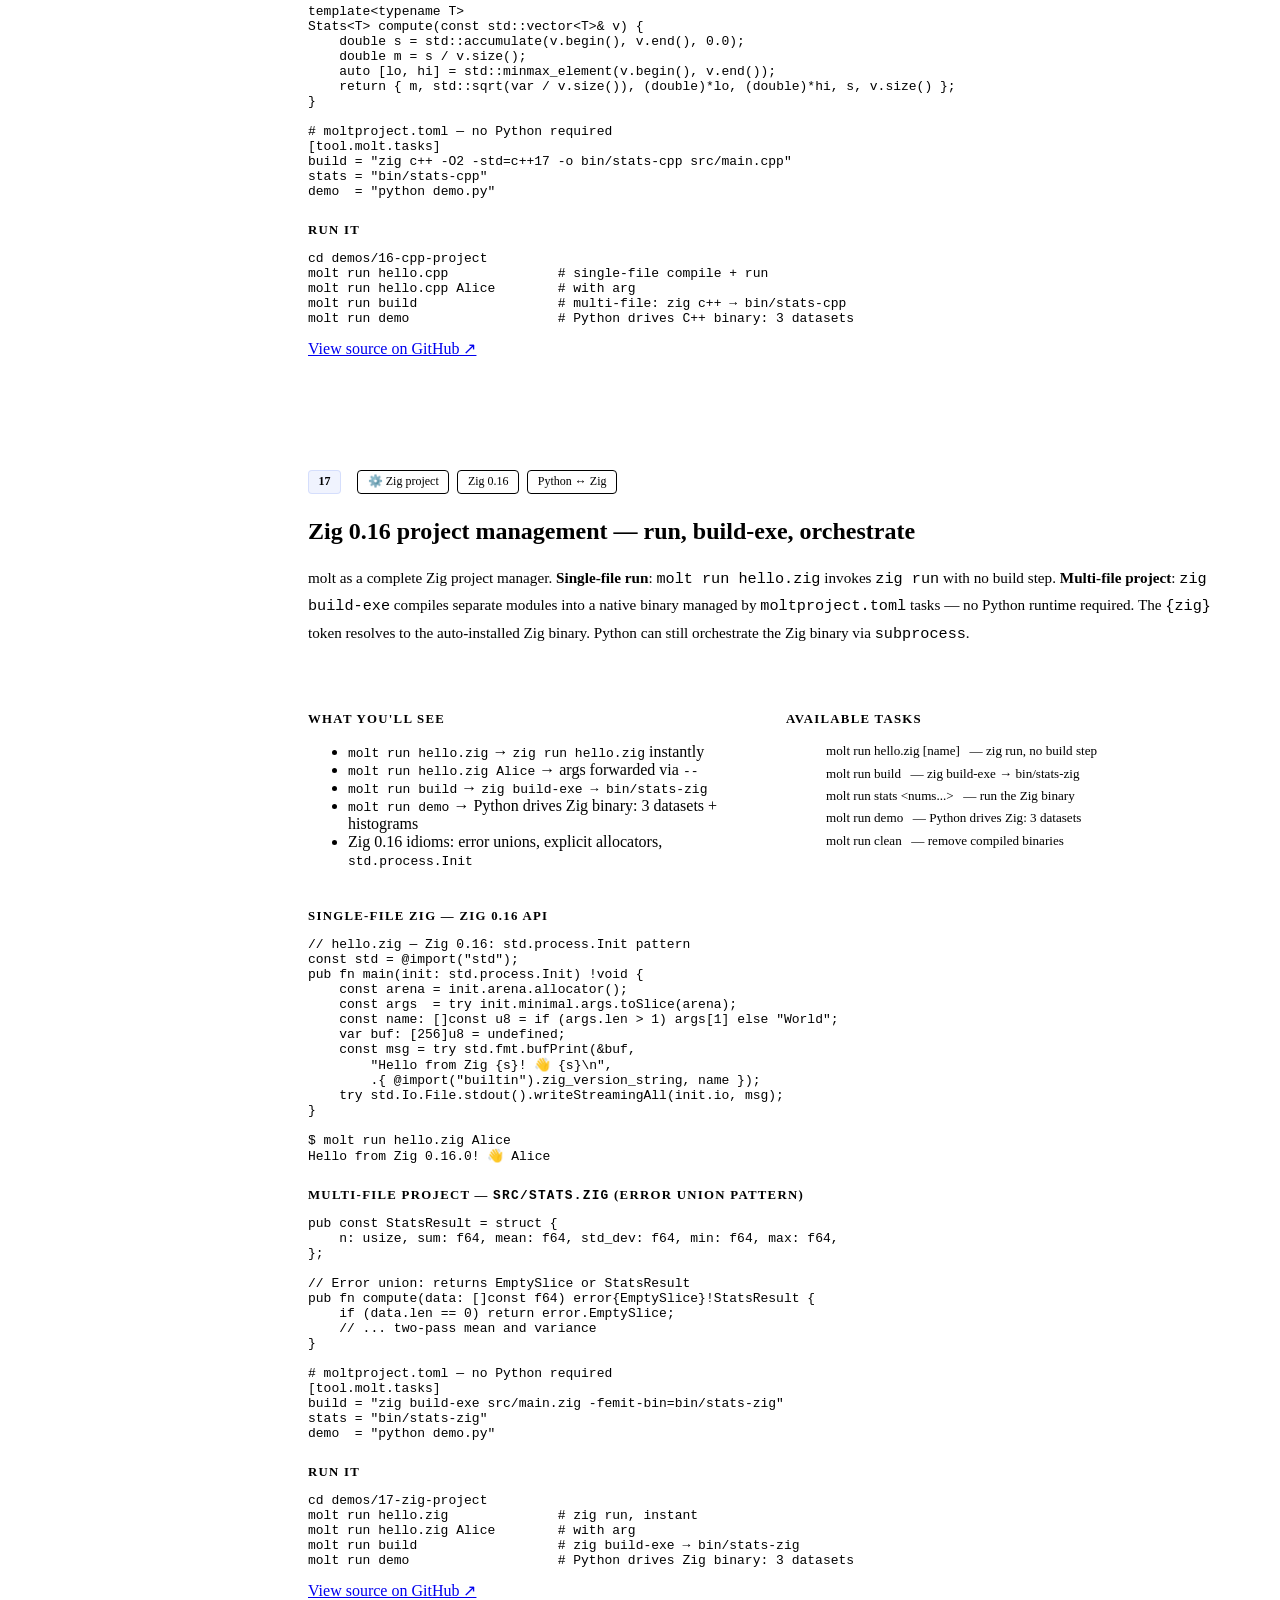
==== commit df908cae: "feat: polyglot pkg-backend system, demo 18 (Rust), site overhaul - internal/pkgbackend: new package " ====
--- a/site/demos/index.html
+++ b/site/demos/index.html
@@ -4,7 +4,7 @@
   <meta charset="UTF-8">
   <meta name="viewport" content="width=device-width, initial-scale=1.0">
   <title>Demos — molt</title>
-  <meta name="description" content="17 runnable molt demos: Python apps, FastAPI, data analysis, CLI tools, hermetic binaries, assembly kernels, Mojo, C extensions, polyglot scripting, C, C++17, and Zig project management.">
+  <meta name="description" content="18 runnable molt demos: Python apps, FastAPI, data analysis, CLI tools, hermetic binaries, assembly kernels, Mojo, C extensions, polyglot scripting, C, C++17, Zig, and Rust project management with the pkg-backend system.">
   <link rel="preconnect" href="https://fonts.googleapis.com">
   <link rel="preconnect" href="https://fonts.gstatic.com" crossorigin>
   <link href="https://fonts.googleapis.com/css2?family=Inter:wght@400;500;600;700&family=JetBrains+Mono:wght@400;500;700&display=swap" rel="stylesheet">
@@ -127,13 +127,13 @@
   <div class="wrap" style="padding-block:4rem;">
     <div style="margin-bottom:3rem;">
       <p class="label">Demos</p>
-      <h1 style="font-size:clamp(1.8rem,4vw,3rem); margin-bottom:.8rem;">17 runnable examples</h1>
+      <h1 style="font-size:clamp(1.8rem,4vw,3rem); margin-bottom:.8rem;">18 runnable examples</h1>
       <p style="color:var(--muted); font-size:1.1rem; max-width:680px;">
         Every demo lives in <code>demos/</code> and runs with <code>molt run &lt;task&gt;</code>.
         Covers the full stack: Python apps, header-driven C extensions (Python ↔ C in both directions,
         <strong>30–100× speedup</strong> over Python loops), Mojo SIMD kernels (<strong>47× vs Python</strong>),
-        hermetic binary distribution, C/C++17/Zig project management, cross-platform builds from one machine,
-        and a universal polyglot launcher for 28 runtimes.
+        hermetic binary distribution, C/C++17/Zig/Rust project management, cross-platform builds from one machine,
+        a universal polyglot launcher for 28 runtimes, and polyglot package management routing to Cargo, go mod, npm, and more.
         Clone the repo and explore at your own pace.
       </p>
       <div style="display:flex;gap:1rem;margin-top:1.5rem;flex-wrap:wrap;">
@@ -167,6 +167,7 @@
         <a href="/molt-python/demos/#d15"><span class="n">15</span> C project</a>
         <a href="/molt-python/demos/#d16"><span class="n">16</span> C++ project</a>
         <a href="/molt-python/demos/#d17"><span class="n">17</span> Zig project</a>
+        <a href="/molt-python/demos/#d18"><span class="n">18</span> Rust project</a>
       </aside>
 
       <!-- Demo cards -->
@@ -918,8 +919,9 @@
           <p class="demo-desc">
             <code>molt run hello.rb</code> dispatches to <code>ruby hello.rb</code> — no tasks, no config, no activation.
             Any file extension registered in <code>~/.molt/run-handlers.yaml</code> is dispatched directly.
-            25 runtimes ship built-in and you can add your own in one command. All handlers support
-            per-OS command overrides and the full token vocabulary.
+            28 runtimes ship built-in and you can add your own in one command. All handlers support
+            per-OS command overrides and the full token vocabulary — including <code>{tmp}</code> for
+            compile-then-run workflows so compiled binaries never appear in your working directory.
           </p>
           <div class="two-col">
             <div class="demo-section">
@@ -941,7 +943,7 @@
                 <li><span class="c">molt run hello.jl [name]</span> <span class="d">— Julia</span></li>
                 <li><span class="c">molt run hello.exs [name]</span> <span class="d">— Elixir</span></li>
                 <li><span class="c">molt run all</span> <span class="d">— all languages in a table</span></li>
-                <li><span class="c">molt run-handler list</span> <span class="d">— show all 25 built-ins</span></li>
+                <li><span class="c">molt run-handler list</span> <span class="d">— show all 28 built-ins</span></li>
               </ul>
             </div>
           </div>
@@ -971,8 +973,9 @@
 {dir}       <span class="cmt"># directory containing the script</span>
 {basename}  <span class="cmt"># filename without extension</span>
 {args}      <span class="cmt"># extra arguments, space-joined</span>
+{tmp}       <span class="cmt"># stable per-file temp dir: $TMPDIR/molt-run/&lt;sha256[:8]&gt;/</span>
 {python}    <span class="cmt"># project's pinned Python interpreter</span>
-{zig}       <span class="cmt"># auto-installed zig binary</span></code></pre>
+{zig}       <span class="cmt"># auto-installed zig binary (~/.molt/toolchains/zig/)</span></code></pre>
           </div>
           <div class="demo-section">
             <h4>Live test output</h4>
@@ -1038,7 +1041,7 @@
           </div>
           <div class="demo-section">
             <h4>Single-file C — zero configuration</h4>
-            <pre><code><span class="cmt">/* hello.c — no pyproject.toml needed for single-file run */</span>
+            <pre><code><span class="cmt">/* hello.c — no config needed; compiled binary goes to $TMPDIR, not CWD */</span>
 #<span class="kw">include</span> &lt;stdio.h&gt;
 <span class="kw">int</span> <span class="fn">main</span>(<span class="kw">int</span> argc, <span class="kw">char</span> *argv[]) {
     <span class="kw">const char</span> *name = argc &gt; 1 ? argv[1] : <span class="str">"World"</span>;
@@ -1052,19 +1055,19 @@
           <div class="demo-section">
             <h4>How the .c handler works</h4>
             <pre><code><span class="cmt"># The built-in handler (inspect with: molt run-handler show c)</span>
-<span class="cmt"># Unix:    sh -c "{zig} cc -O2 -o {dir}/{basename} {file} && {dir}/{basename} {args}"</span>
-<span class="cmt"># Windows: cmd /c "{zig} cc -O2 -o {dir}\{basename}.exe {file} && {dir}\{basename}.exe {args}"</span>
+<span class="cmt"># Unix:    sh -c "{zig} cc -O2 -o {tmp}/{basename} {file} && {tmp}/{basename} {args}"</span>
+<span class="cmt"># Windows: cmd /c "{zig} cc -O2 -o {tmp}\{basename}.exe {file} && {tmp}\{basename}.exe {args}"</span>
 
 <span class="cmt"># Tokens resolved at run time:</span>
-{zig}      <span class="cmt">→ /Users/.../.molt/toolchains/zig/0.14.1/zig  (auto-installed)</span>
-{dir}      <span class="cmt">→ /path/to/15-c-project</span>
+{zig}      <span class="cmt">→ /Users/.../.molt/toolchains/zig/0.16.0/zig  (auto-installed)</span>
+{tmp}      <span class="cmt">→ /var/.../molt-run/e54e302c/  (stable per-file temp dir)</span>
 {basename} <span class="cmt">→ hello</span>
 {file}     <span class="cmt">→ /path/to/15-c-project/hello.c</span>
 {args}     <span class="cmt">→ Alice</span></code></pre>
           </div>
           <div class="demo-section">
-            <h4>Multi-file project — pyproject.toml tasks</h4>
-            <pre><code><span class="cmt"># pyproject.toml — same format as any Python project</span>
+            <h4>Multi-file project — <code>moltproject.toml</code> tasks</h4>
+            <pre><code><span class="cmt"># moltproject.toml — for non-Python projects; no requires-python needed</span>
 [tool.molt.tasks]
 build = <span class="str">"cc -O2 -Wall -o bin/stats src/main.c src/stats.c -lm"</span>
 stats = <span class="str">"bin/stats"</span>       <span class="cmt"># run the binary (pass args with: molt run stats 1 2 3)</span>
@@ -1096,11 +1099,11 @@
           </div>
           <div class="demo-section">
             <h4>Customise the handler</h4>
-            <pre><code><span class="cmt"># Use system clang instead of zig cc</span>
-molt run-handler add c <span class="str">"sh -c \"clang -O2 -o {dir}/{basename} {file} && {dir}/{basename} {args}\""</span>
+            <pre><code><span class="cmt"># Use system clang instead of zig cc (keep {tmp} so binary stays out of CWD)</span>
+molt run-handler add c <span class="str">"sh -c \"clang -O2 -o {tmp}/{basename} {file} && {tmp}/{basename} {args}\""</span>
 
 <span class="cmt"># C++ works the same way (.cpp is also built-in)</span>
-molt run hello.cpp      <span class="cmt"># → zig c++ -O2 ...</span>
+molt run hello.cpp      <span class="cmt"># → zig c++ -O2 ... binary in $TMPDIR</span>
 
 <span class="cmt"># Restore defaults</span>
 molt run-handler reset</code></pre>
@@ -1129,11 +1132,11 @@
           <h2>C++17 project management — run, build, orchestrate</h2>
           <p class="demo-desc">
             molt as a complete C++17 project manager. <strong>Single-file run</strong>:
-            <code>molt run hello.cpp</code> compiles with <code>zig c++ -std=c++17</code> and
-            executes immediately — no config, no CMake. <strong>Multi-file project</strong>:
+            <code>molt run hello.cpp</code> compiles with <code>zig c++ -std=c++17</code>
+            and executes — the binary lands in a temp dir, not your CWD. <strong>Multi-file project</strong>:
             templates, structured bindings, and STL algorithms managed via
-            <code>pyproject.toml</code> tasks. Python orchestrates the C++ binary in the
-            same project via <code>subprocess</code>.
+            <code>moltproject.toml</code> tasks — no Python runtime required. Python can still
+            orchestrate the C++ binary via <code>subprocess</code>.
           </p>
           <div class="two-col">
             <div class="demo-section">
@@ -1159,7 +1162,7 @@
           </div>
           <div class="demo-section">
             <h4>Single-file C++ — zero configuration</h4>
-            <pre><code><span class="cmt">// hello.cpp — no pyproject.toml needed for single-file run</span>
+            <pre><code><span class="cmt">// hello.cpp — no config needed for single-file run (binary → temp dir)</span>
 #<span class="kw">include</span> &lt;iostream&gt;
 #<span class="kw">include</span> &lt;string&gt;
 <span class="kw">int</span> <span class="fn">main</span>(<span class="kw">int</span> argc, <span class="kw">char</span>* argv[]) {
@@ -1180,7 +1183,7 @@
     <span class="kw">return</span> { m, std::<span class="fn">sqrt</span>(var / v.<span class="fn">size</span>()), (<span class="kw">double</span>)*lo, (<span class="kw">double</span>)*hi, s, v.<span class="fn">size</span>() };
 }
 
-<span class="cmt"># pyproject.toml</span>
+<span class="cmt"># moltproject.toml — no Python required</span>
 [tool.molt.tasks]
 build = <span class="str">"zig c++ -O2 -std=c++17 -o bin/stats-cpp src/main.cpp"</span>
 stats = <span class="str">"bin/stats-cpp"</span>
@@ -1212,9 +1215,9 @@
             molt as a complete Zig project manager. <strong>Single-file run</strong>:
             <code>molt run hello.zig</code> invokes <code>zig run</code> with no build step.
             <strong>Multi-file project</strong>: <code>zig build-exe</code> compiles separate
-            modules into a native binary managed by molt tasks. The <code>{zig}</code> token
-            in any task command resolves to the auto-installed Zig binary — no manual
-            toolchain installation. Python orchestrates the Zig binary via <code>subprocess</code>.
+            modules into a native binary managed by <code>moltproject.toml</code> tasks — no Python
+            runtime required. The <code>{zig}</code> token resolves to the auto-installed Zig binary.
+            Python can still orchestrate the Zig binary via <code>subprocess</code>.
           </p>
           <div class="two-col">
             <div class="demo-section">
@@ -1268,7 +1271,7 @@
     <span class="cmt">// ... two-pass mean and variance</span>
 }
 
-<span class="cmt"># pyproject.toml</span>
+<span class="cmt"># moltproject.toml — no Python required</span>
 [tool.molt.tasks]
 build = <span class="str">"zig build-exe src/main.zig -femit-bin=bin/stats-zig"</span>
 stats = <span class="str">"bin/stats-zig"</span>
@@ -1283,6 +1286,75 @@
 molt run demo                   <span class="cmt"># Python drives Zig binary: 3 datasets</span></code></pre>
           </div>
           <a href="https://github.com/luowensheng/molt-python/tree/main/demos/17-zig-project" class="demo-link" target="_blank" rel="noopener">View source on GitHub ↗</a>
+        </div>
+
+        <!-- 18 -->
+        <div class="demo-card" id="d18">
+          <div class="demo-card-header">
+            <span class="demo-number">18</span>
+            <div class="pill-row" style="margin:0;">
+              <span class="pill badge-native">🦀 Rust project</span>
+              <span class="pill" style="color:var(--muted);border-color:var(--border);">pkg-backend</span>
+              <span class="pill" style="color:var(--muted);border-color:var(--border);">Cargo</span>
+            </div>
+          </div>
+          <h2>Polyglot package management — Rust via the pkg-backend system</h2>
+          <p class="demo-desc">
+            <code>molt add</code>, <code>molt sync</code>, and <code>molt remove</code> are
+            language-agnostic interfaces. Set <code>lang = "rust"</code> in
+            <code>moltproject.toml</code> and molt routes every package operation to
+            <code>cargo</code> automatically — no manual Cargo invocations required.
+            The pkg-backend system covers 9 ecosystems out of the box: Rust, Go, Node,
+            Bun, Zig, C, Swift, Nim, and Python. Add or override backends with one command.
+          </p>
+          <div class="two-col">
+            <div class="demo-section">
+              <h4>What you'll see</h4>
+              <ul class="demo-bullets">
+                <li><code>molt add serde --features derive</code> → <code>cargo add serde --features derive</code></li>
+                <li><code>molt sync</code> → <code>cargo fetch</code></li>
+                <li><code>molt remove serde</code> → <code>cargo remove serde</code></li>
+                <li><code>molt run build</code> → <code>cargo build --release</code></li>
+                <li><code>molt run stats 88 92 71 95 84</code> → Rust binary with histogram</li>
+                <li>Custom backend: <code>molt pkg-backend add nim …</code></li>
+              </ul>
+            </div>
+            <div class="demo-section">
+              <h4>Key files</h4>
+              <pre><code><span class="cmt"># moltproject.toml</span>
+[project]
+name = <span class="str">"rust-project"</span>
+lang = <span class="str">"rust"</span>        <span class="cmt"># activates cargo backend</span>
+
+[tool.molt.tasks]
+build = <span class="str">"cargo build --release"</span>
+stats = <span class="str">"cargo run --release --"</span>
+test  = <span class="str">"cargo test"</span>
+demo  = <span class="str">"cargo run --release -- 88 92 71 95 84"</span></code></pre>
+            </div>
+          </div>
+          <div class="demo-section">
+            <h4>pkg-backend token reference</h4>
+            <pre><code>molt pkg-backend show rust
+<span class="cmt"># add:     cargo add {package} {version_flag} {flags}</span>
+<span class="cmt"># remove:  cargo remove {package}</span>
+<span class="cmt"># sync:    cargo fetch</span>
+<span class="cmt"># upgrade: cargo update {package}</span>
+
+<span class="cmt"># Per-project override (any fields; rest fall back to global backend)</span>
+<span class="cmt"># [tool.molt.backend]</span>
+<span class="cmt"># add  = "bun add {package}{version_flag}"</span>
+<span class="cmt"># sync = "bun install"</span></code></pre>
+          </div>
+          <div class="demo-section">
+            <h4>Run it</h4>
+            <pre><code>cd demos/18-rust-project
+molt run build                  <span class="cmt"># cargo build --release</span>
+molt run stats 88 92 71 95 84   <span class="cmt"># Rust binary: stats + histogram</span>
+molt run test                   <span class="cmt"># cargo test</span>
+molt run demo                   <span class="cmt"># preset dataset run</span></code></pre>
+          </div>
+          <a href="https://github.com/luowensheng/molt-python/tree/main/demos/18-rust-project" class="demo-link" target="_blank" rel="noopener">View source on GitHub ↗</a>
         </div>
 
       </div><!-- /.demo-cards -->
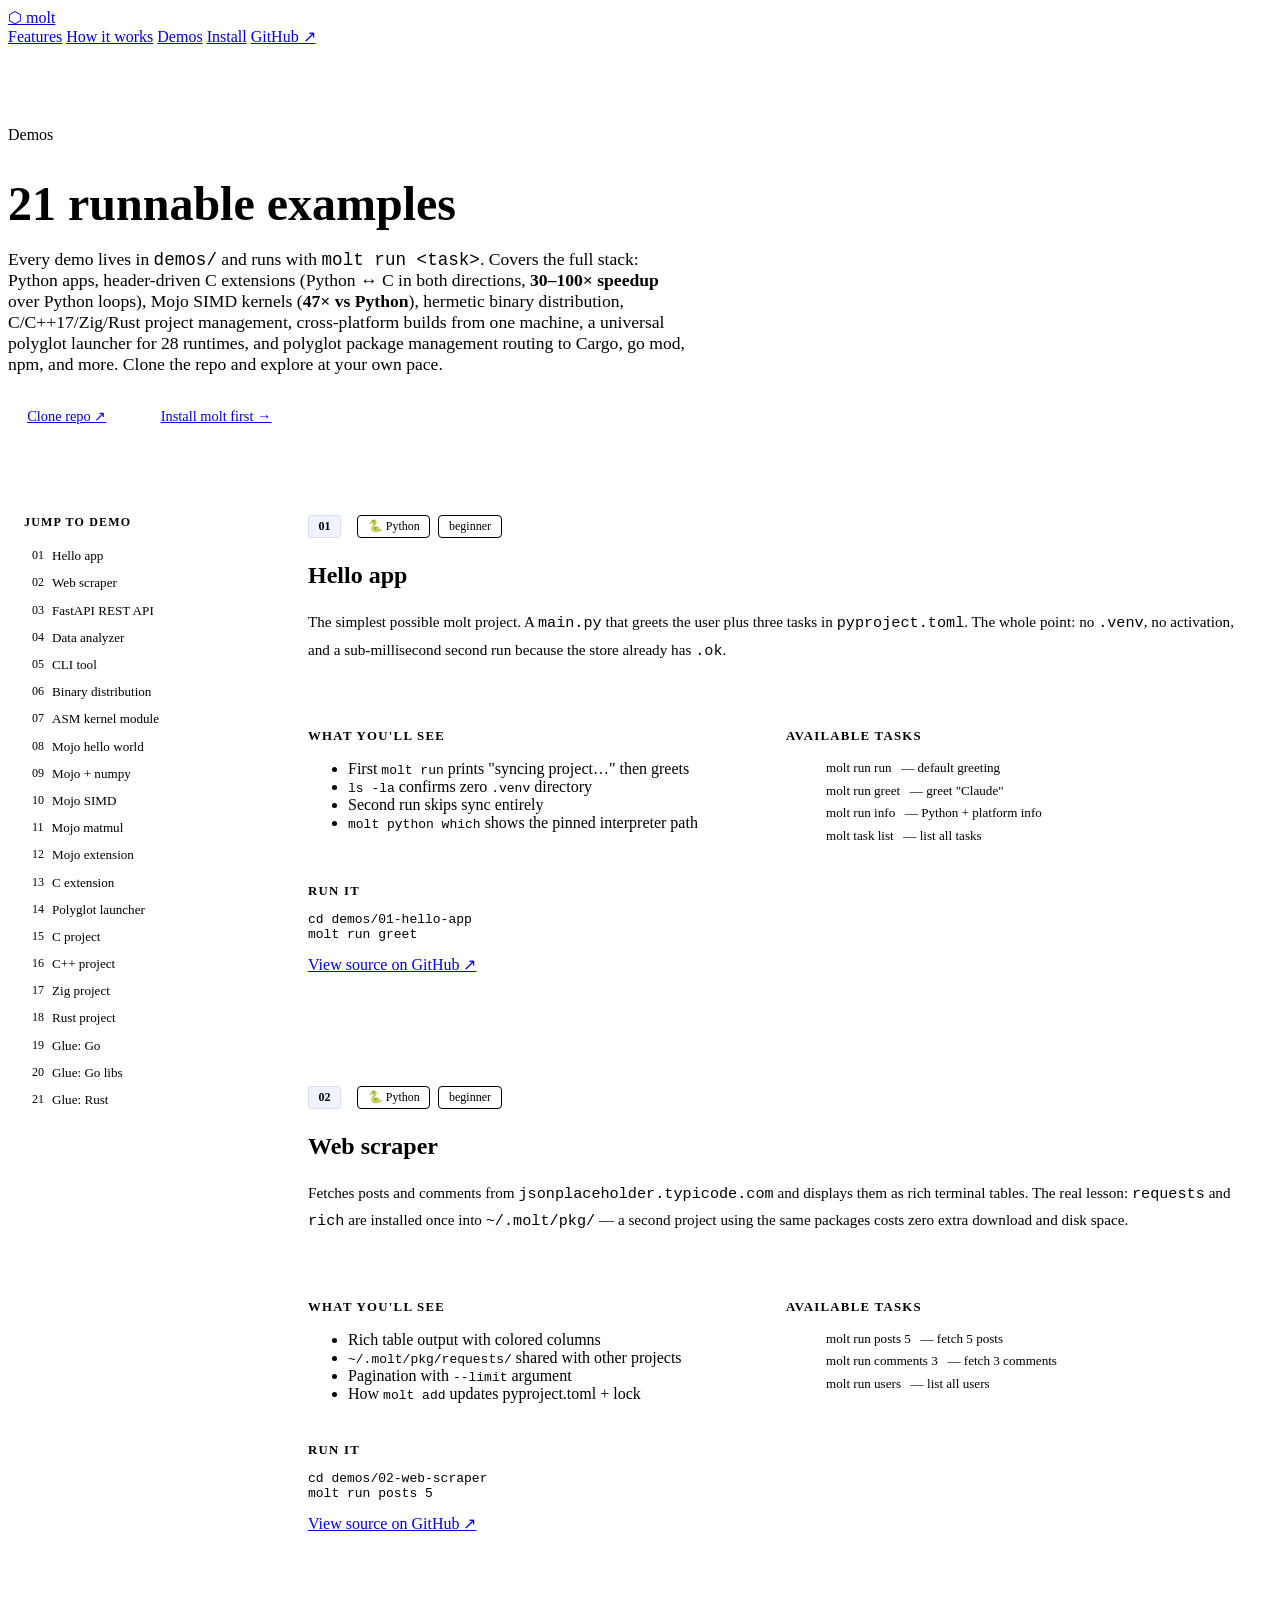
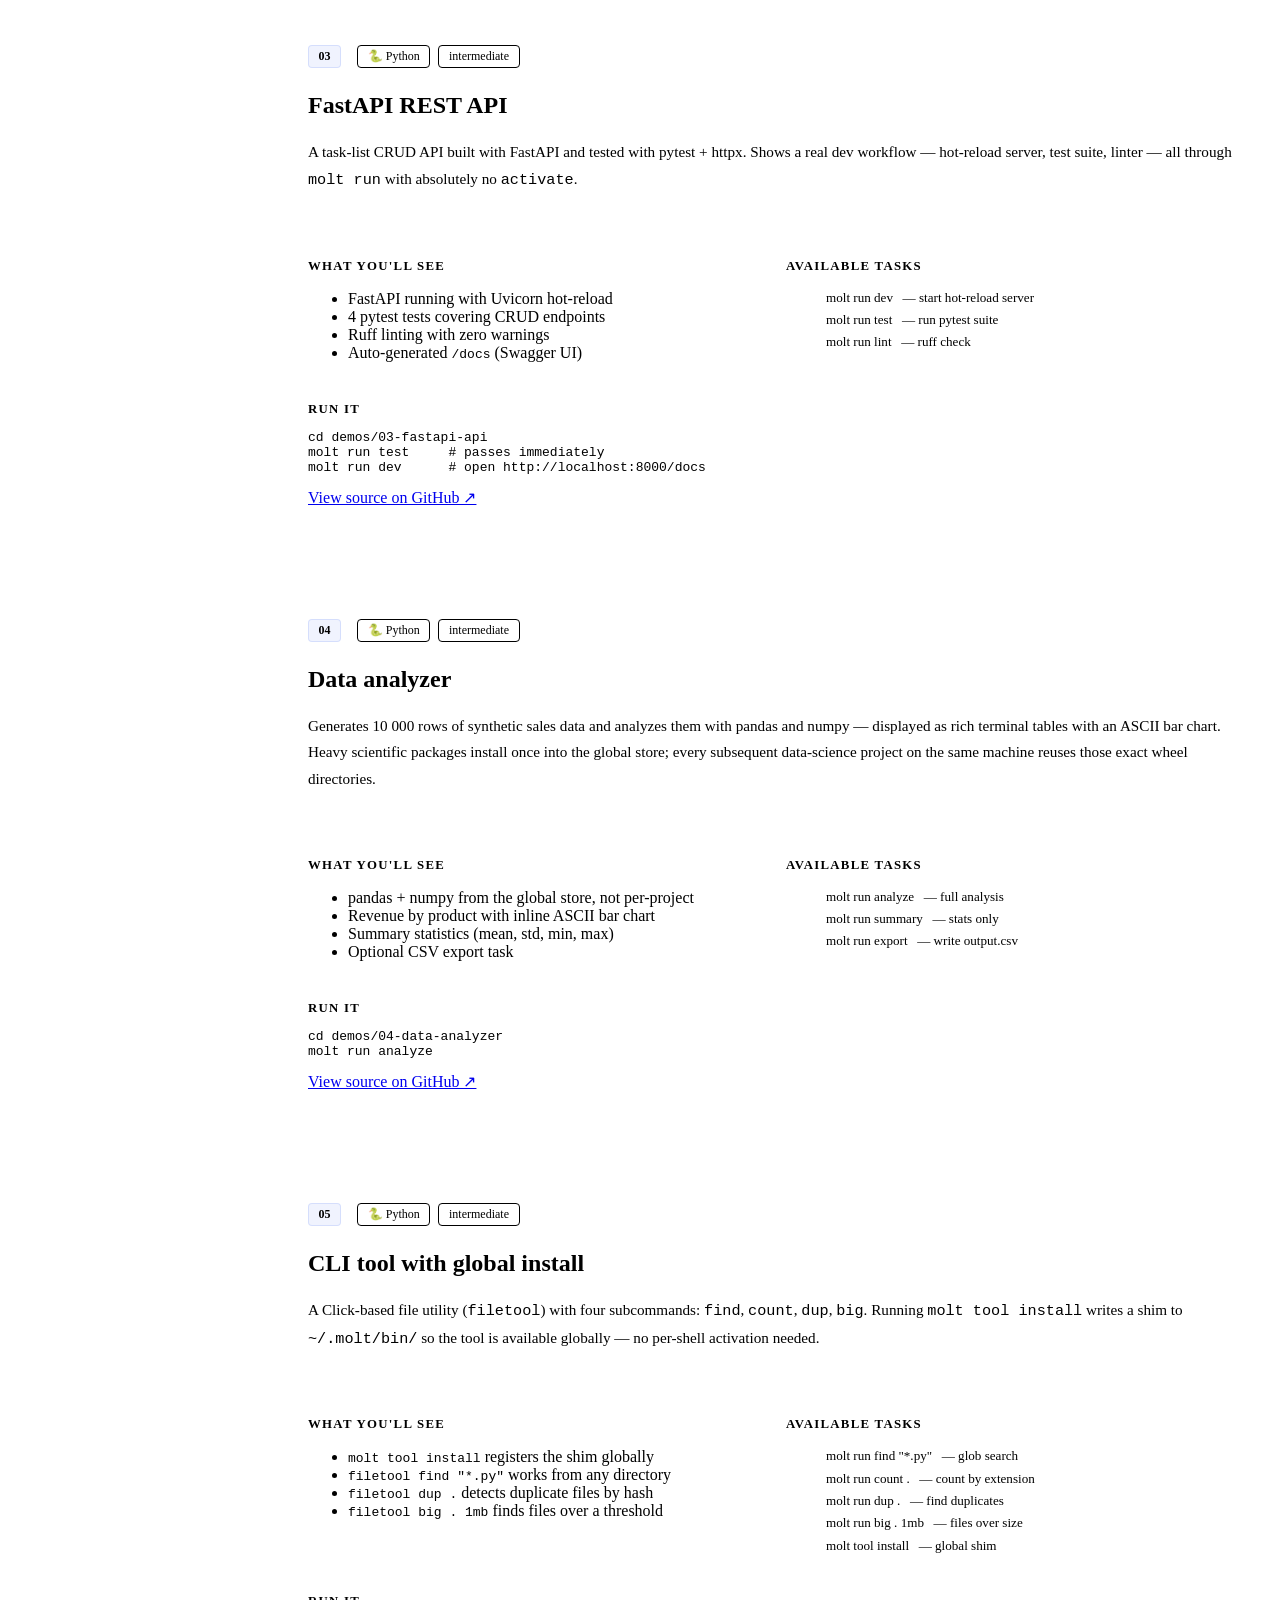
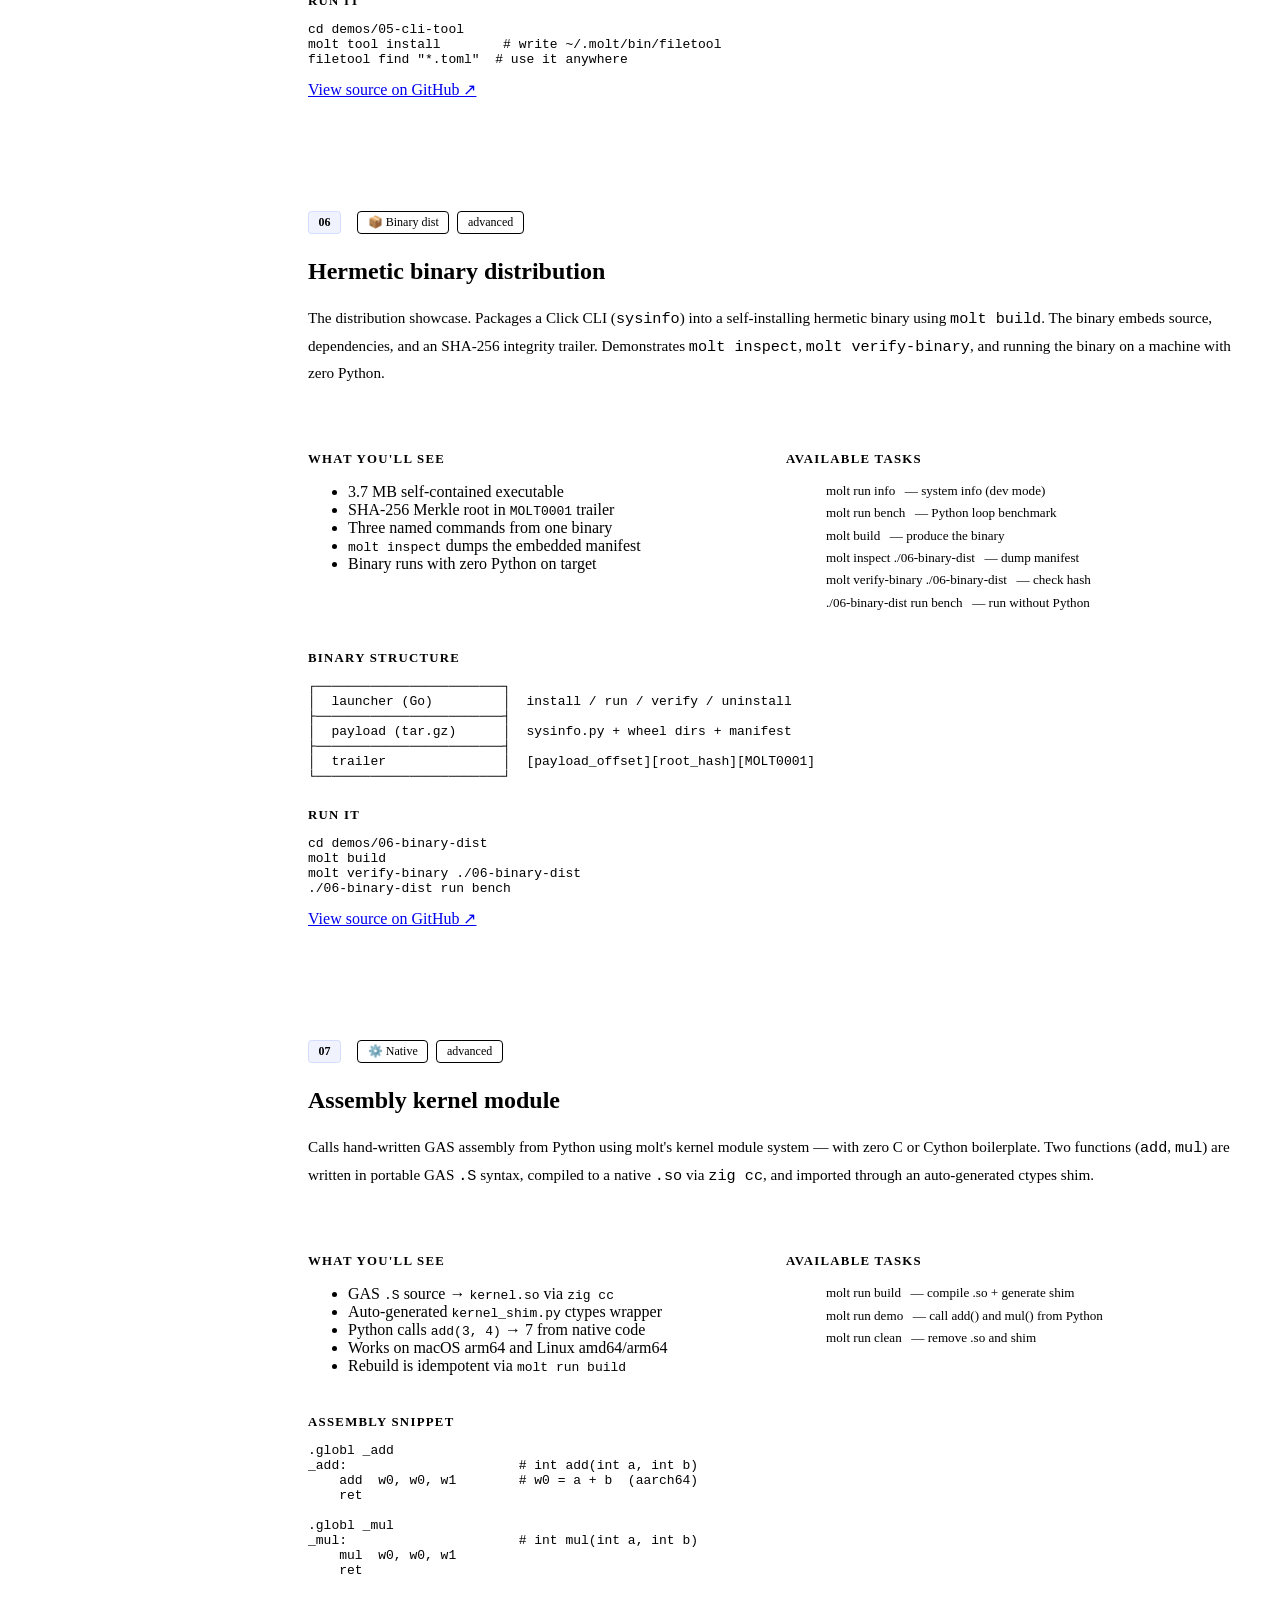
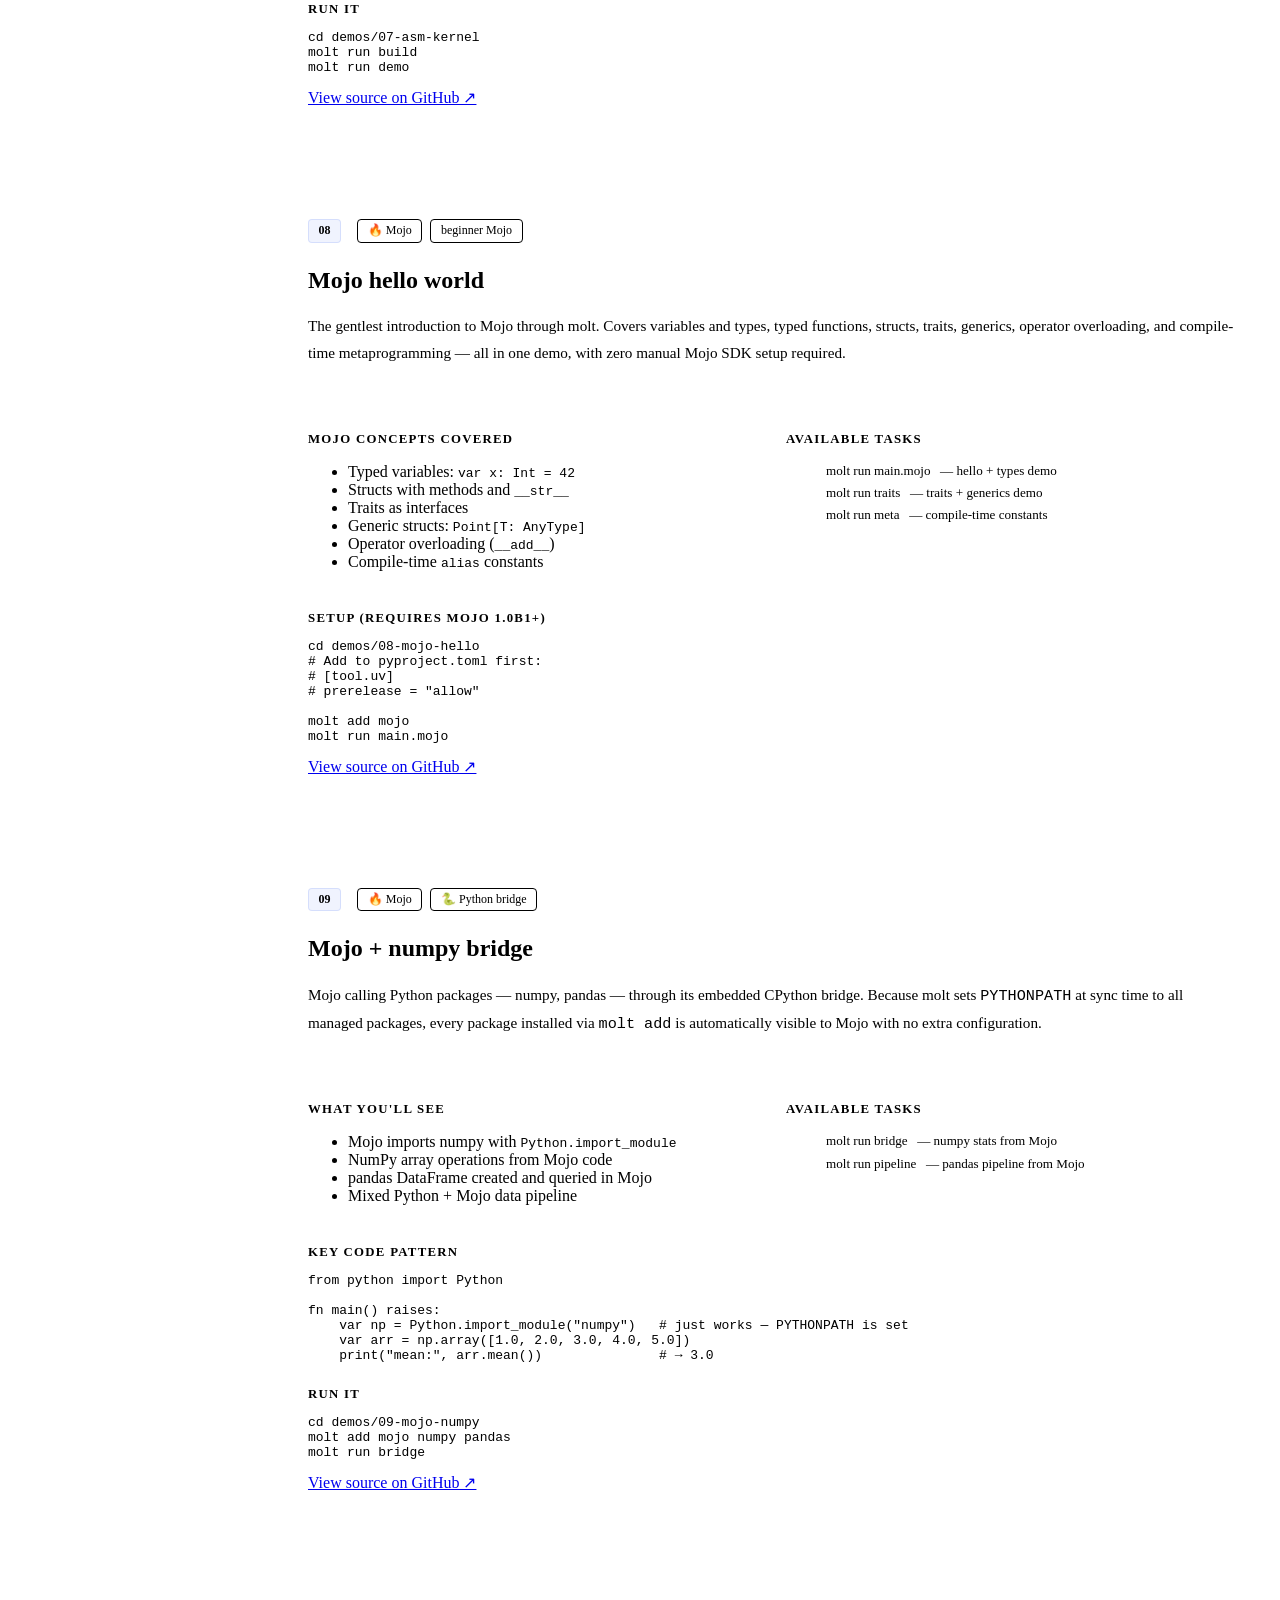
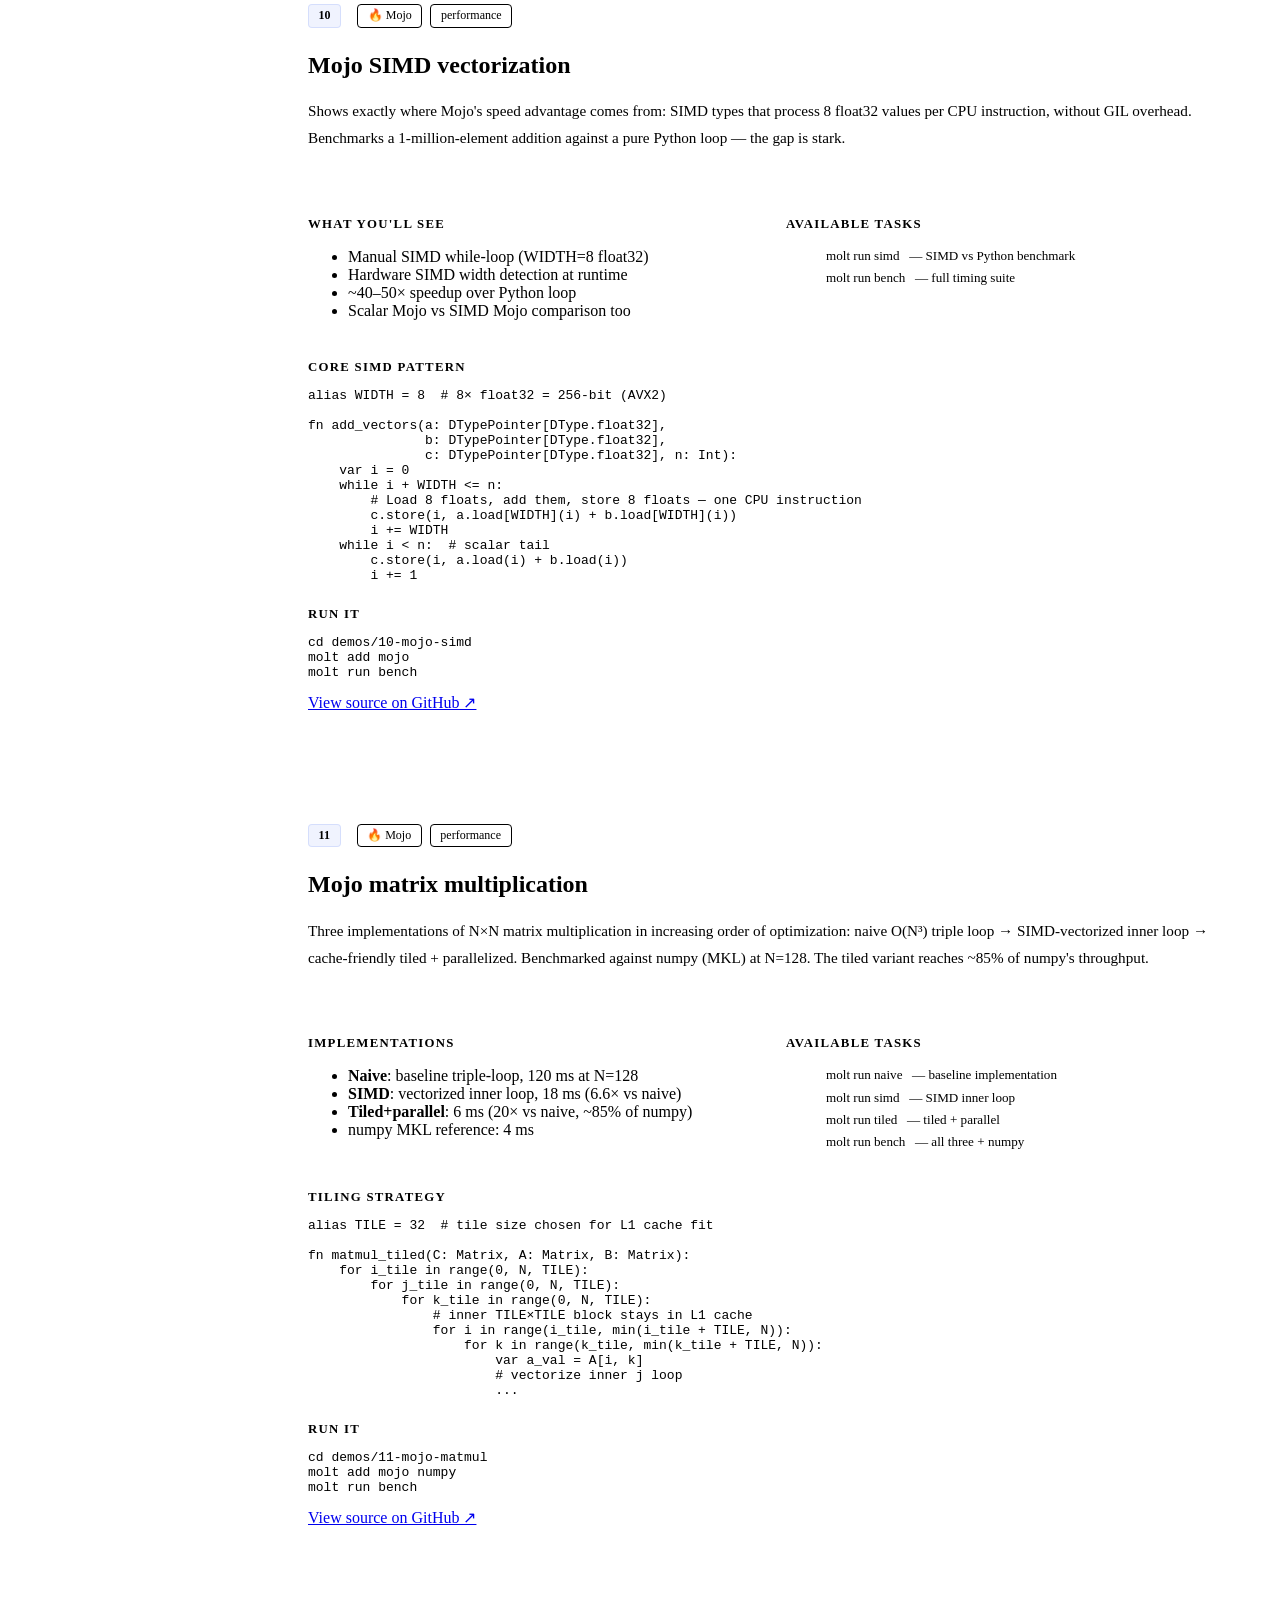
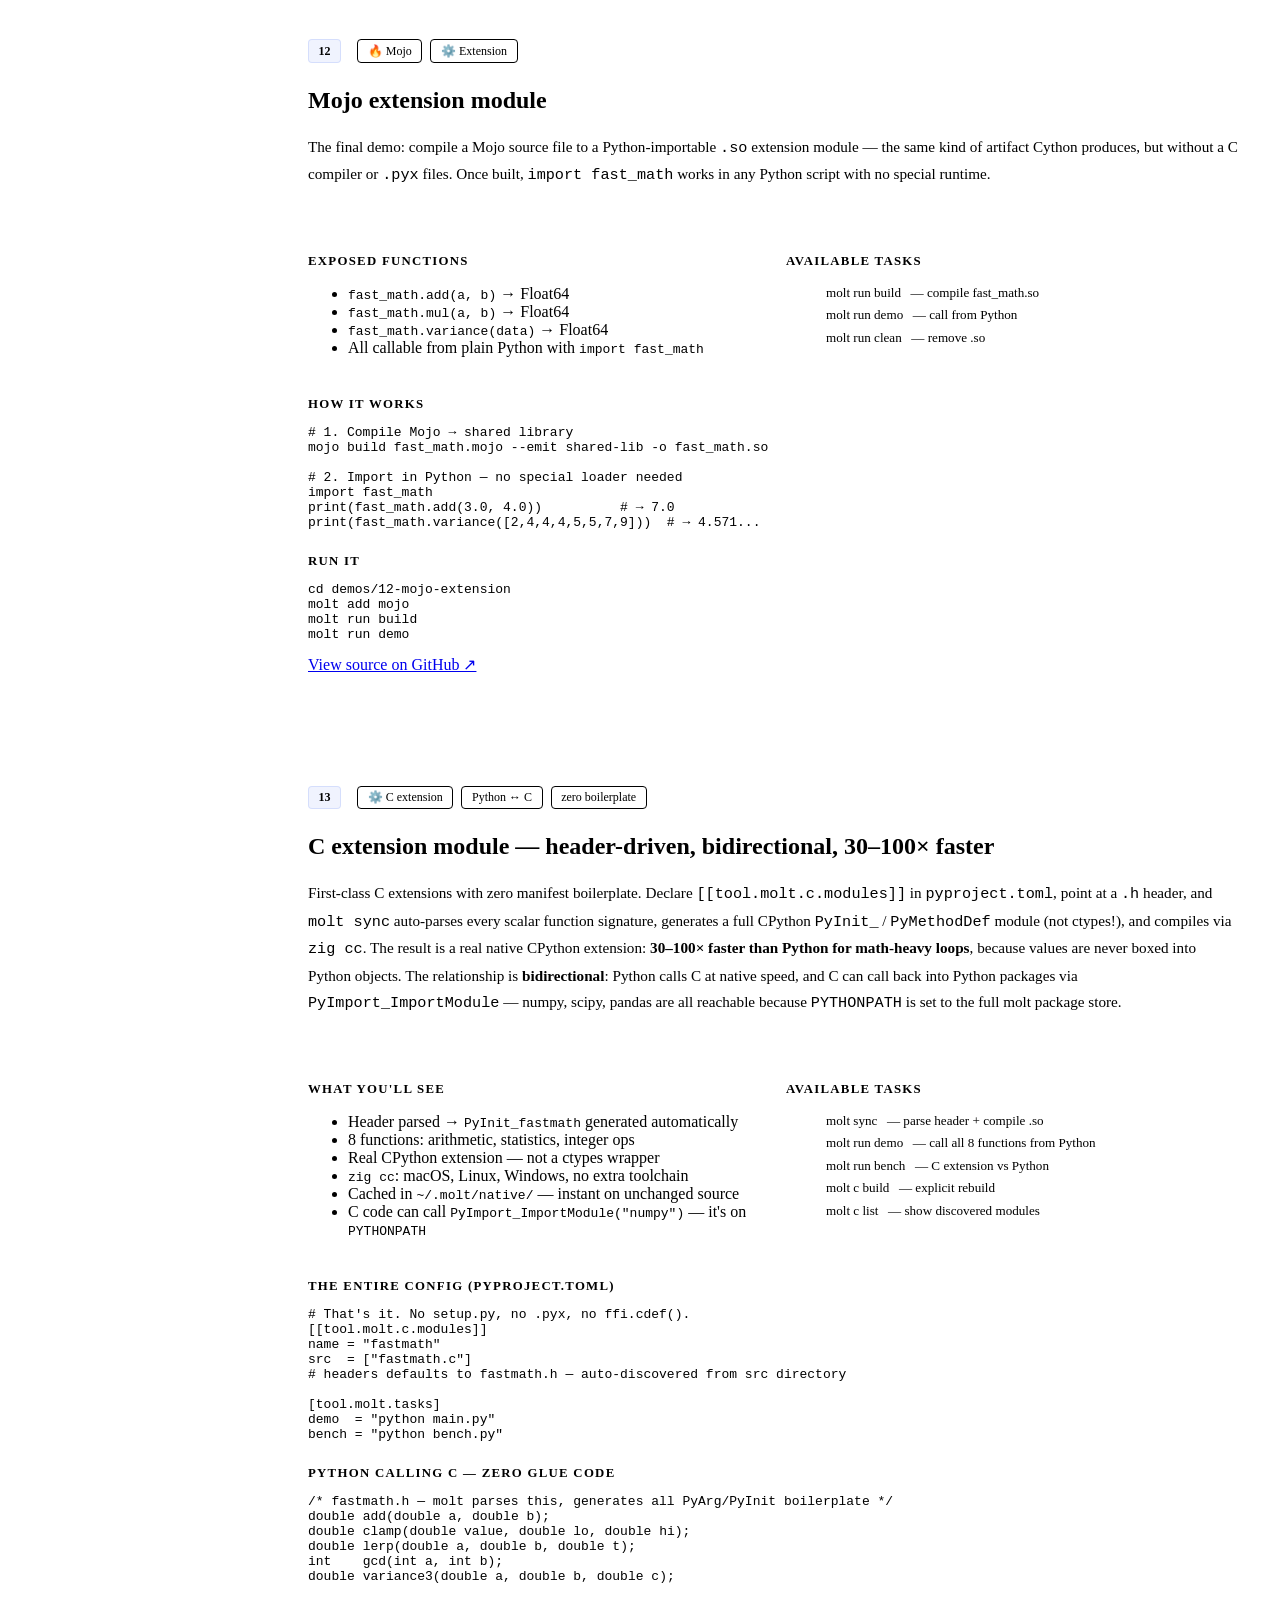
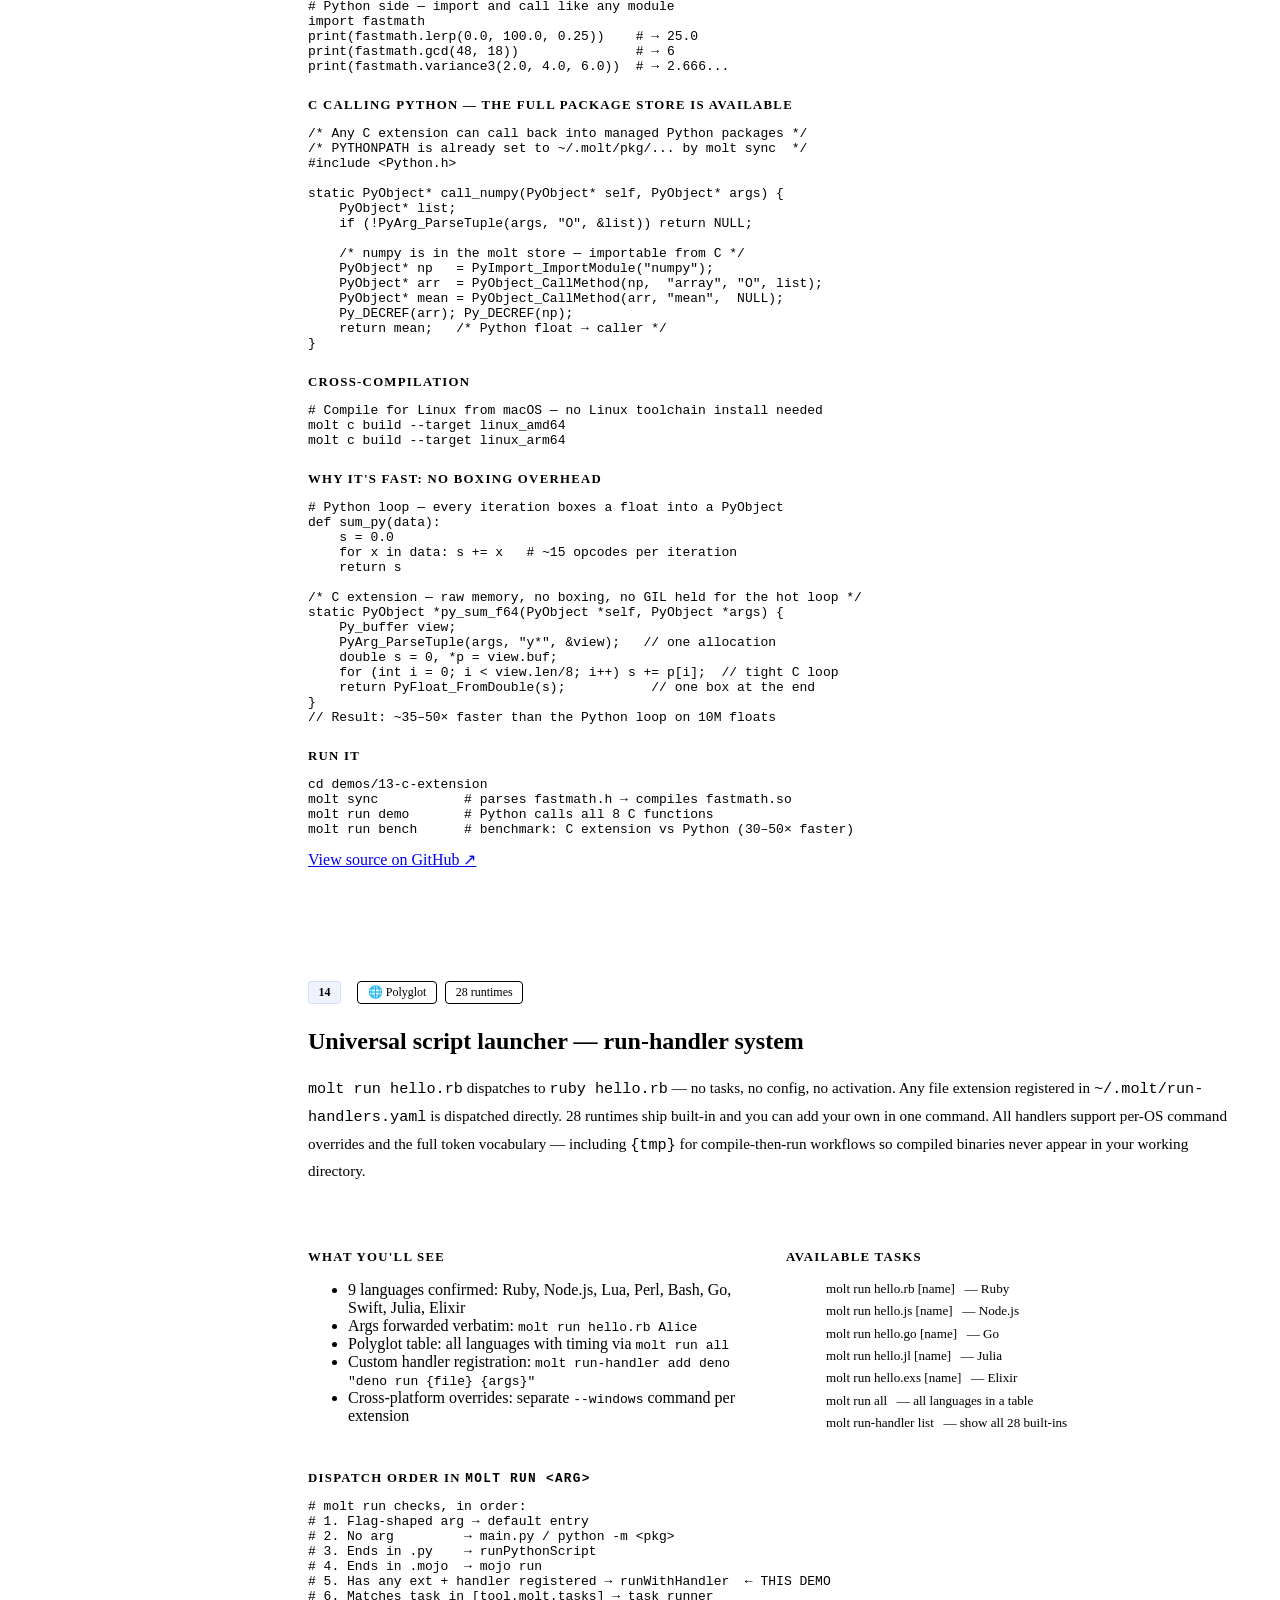
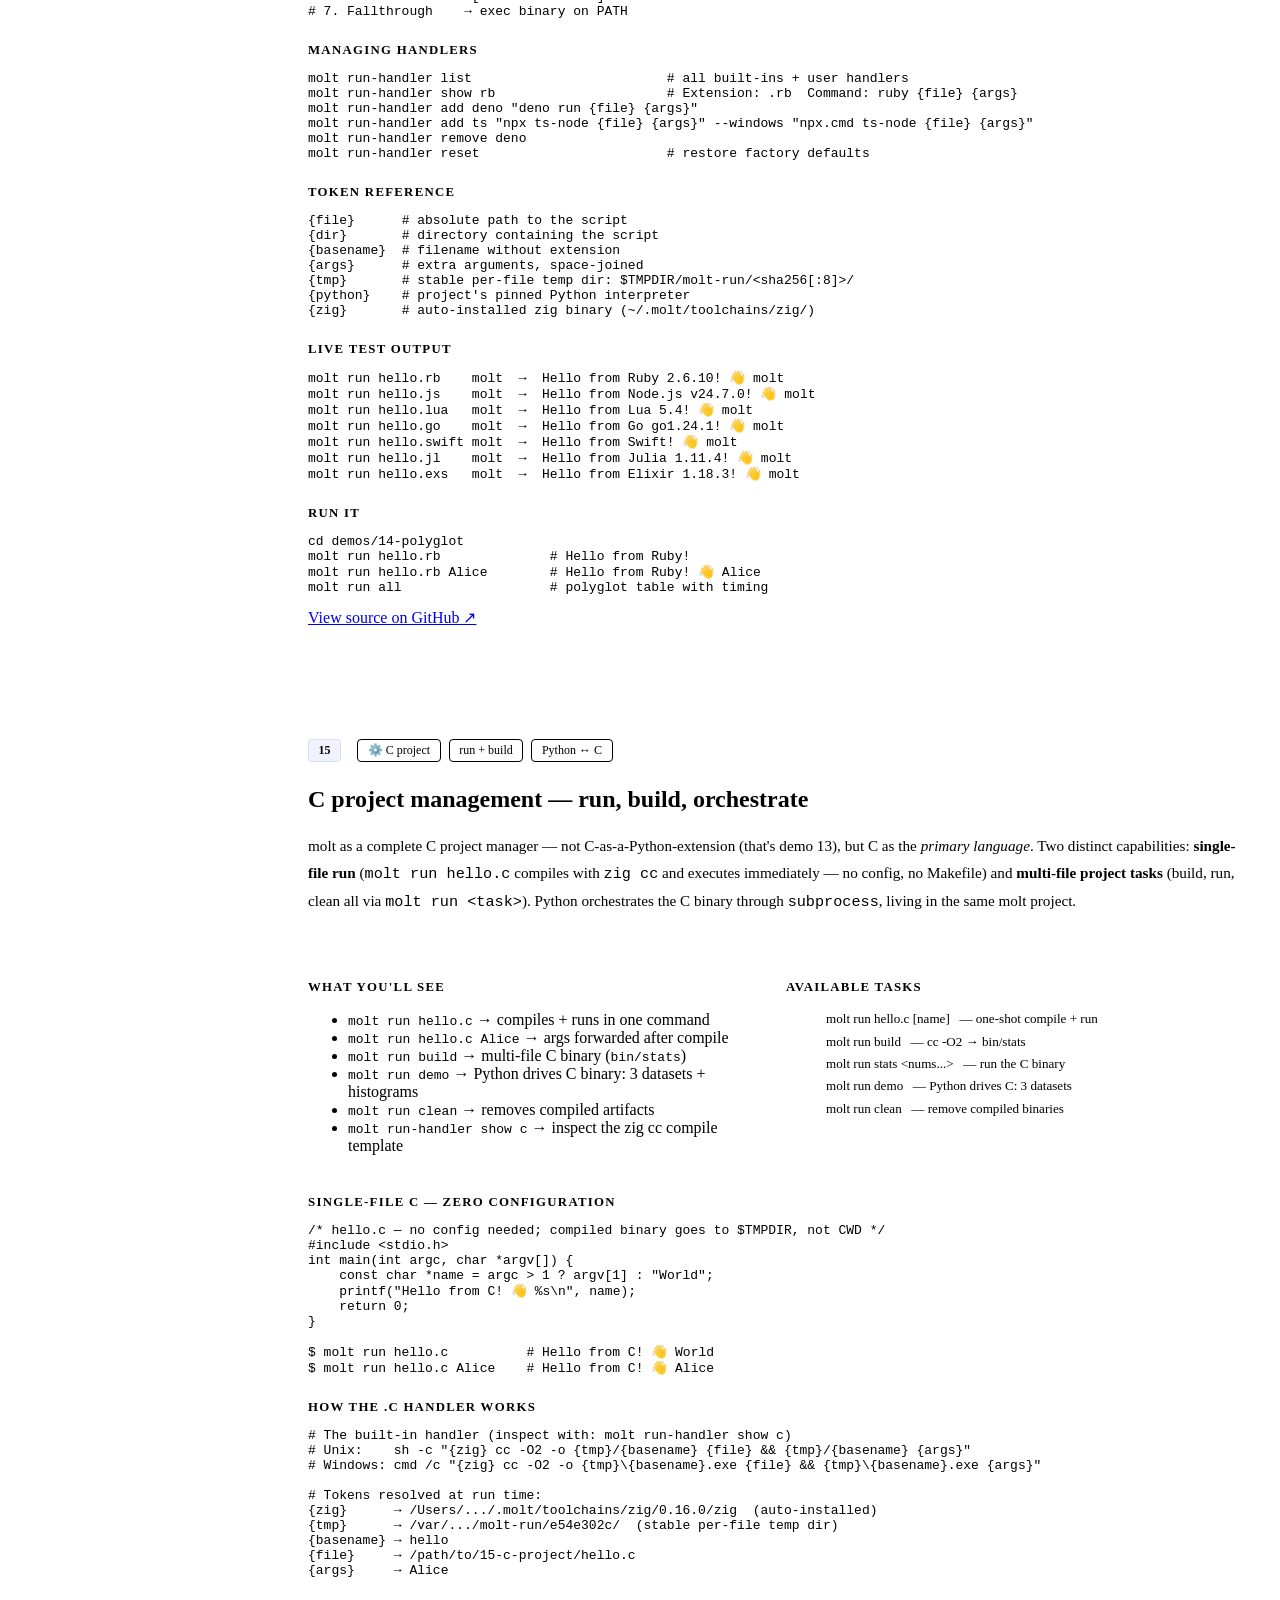
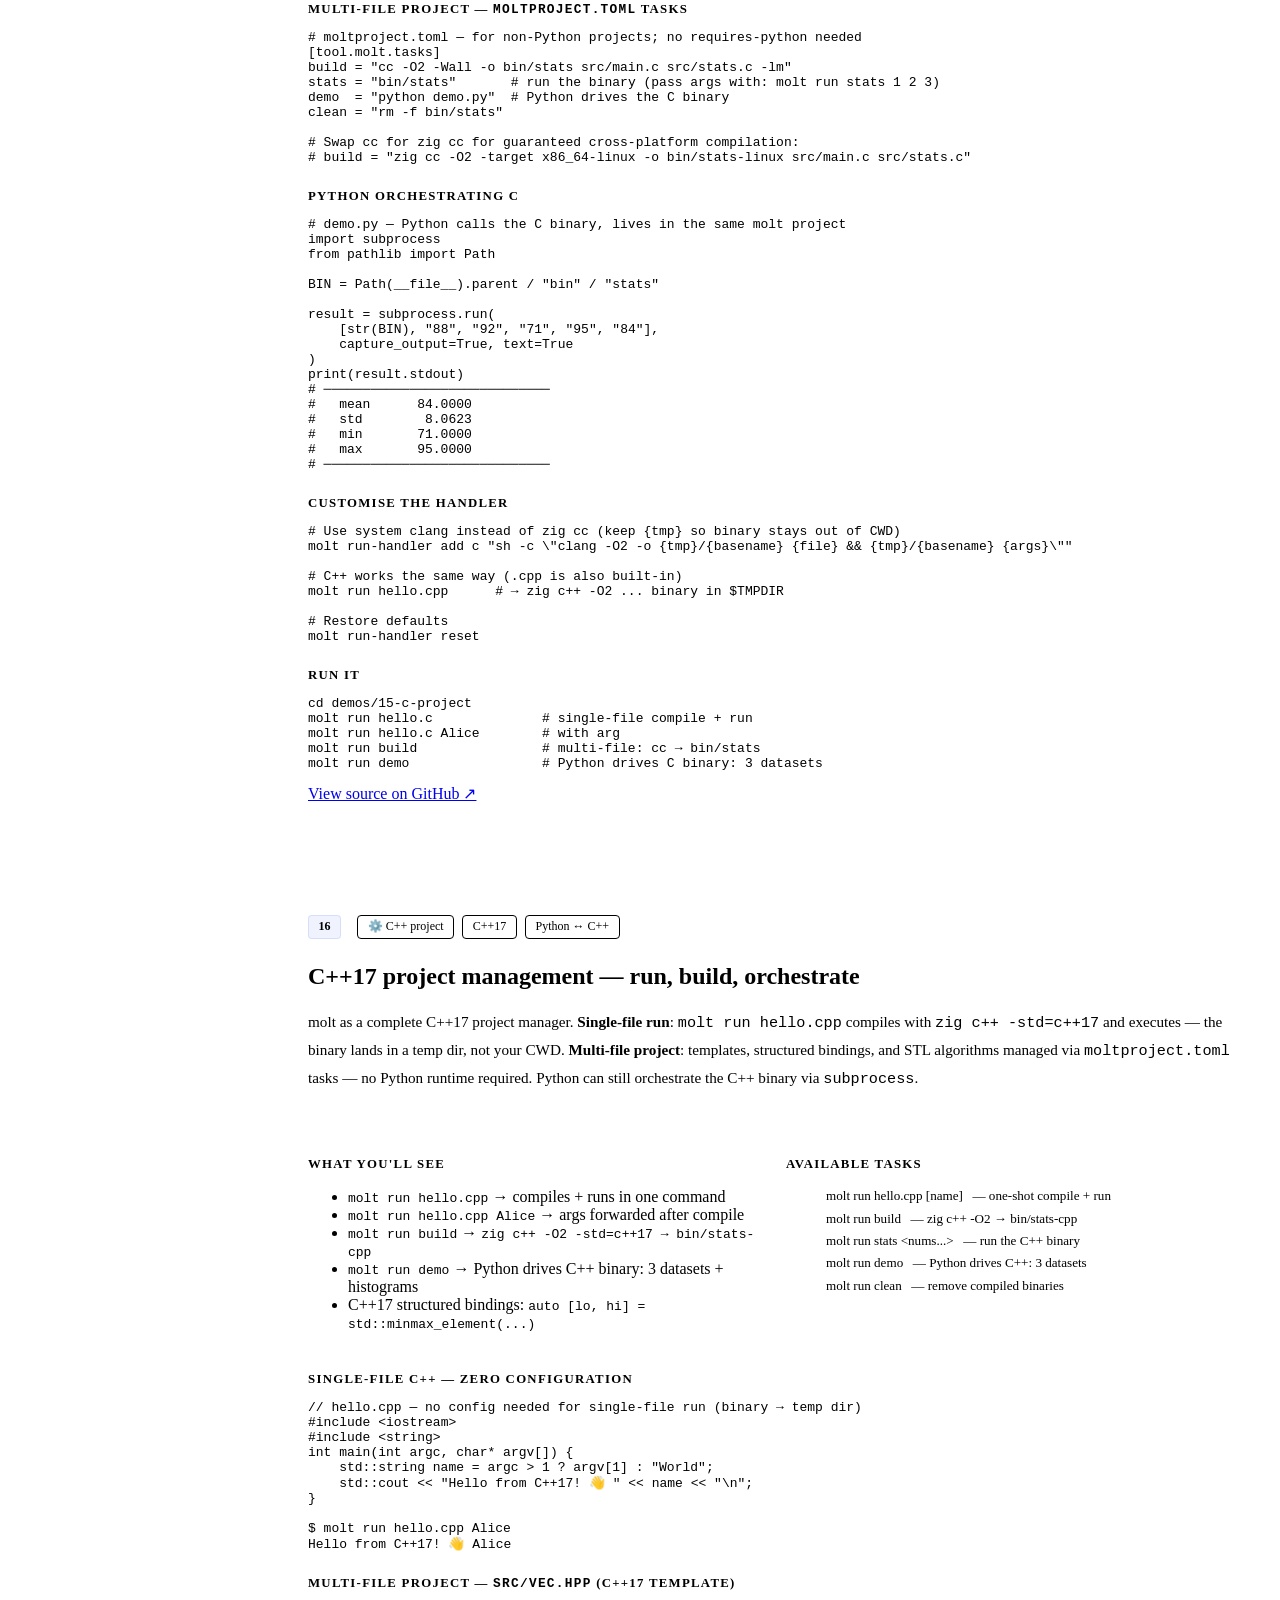
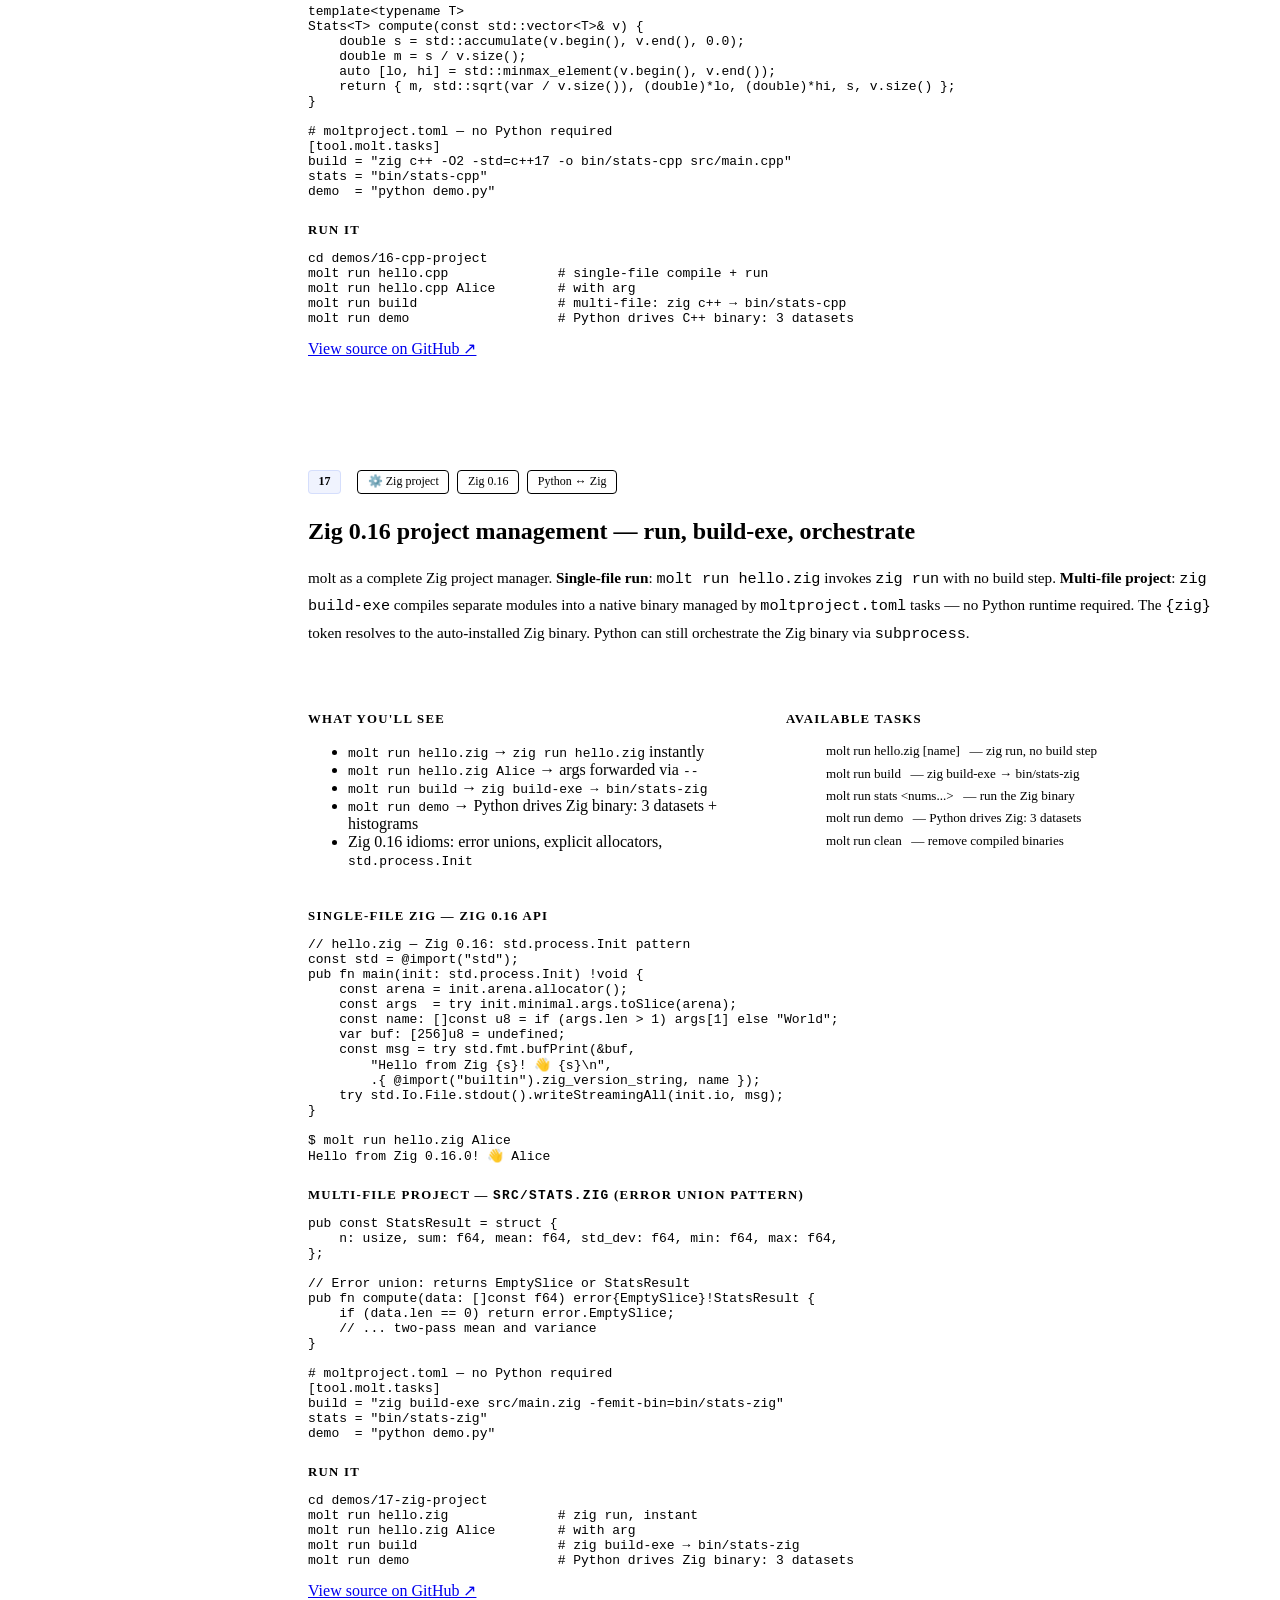
==== commit 21ba5375: "feat: Transport Glue — call Go/Rust functions from Python over JSON-RPC IPC Introduces [[tool.molt.g" ====
--- a/site/demos/index.html
+++ b/site/demos/index.html
@@ -4,7 +4,7 @@
   <meta charset="UTF-8">
   <meta name="viewport" content="width=device-width, initial-scale=1.0">
   <title>Demos — molt</title>
-  <meta name="description" content="18 runnable molt demos: Python apps, FastAPI, data analysis, CLI tools, hermetic binaries, assembly kernels, Mojo, C extensions, polyglot scripting, C, C++17, Zig, and Rust project management with the pkg-backend system.">
+  <meta name="description" content="21 runnable molt demos: Python apps, FastAPI, data analysis, CLI tools, hermetic binaries, assembly kernels, Mojo, C extensions, polyglot scripting, C, C++17, Zig, Rust project management, and Transport Glue — calling Go/Rust functions from Python over IPC.">
   <link rel="preconnect" href="https://fonts.googleapis.com">
   <link rel="preconnect" href="https://fonts.gstatic.com" crossorigin>
   <link href="https://fonts.googleapis.com/css2?family=Inter:wght@400;500;600;700&family=JetBrains+Mono:wght@400;500;700&display=swap" rel="stylesheet">
@@ -127,7 +127,7 @@
   <div class="wrap" style="padding-block:4rem;">
     <div style="margin-bottom:3rem;">
       <p class="label">Demos</p>
-      <h1 style="font-size:clamp(1.8rem,4vw,3rem); margin-bottom:.8rem;">18 runnable examples</h1>
+      <h1 style="font-size:clamp(1.8rem,4vw,3rem); margin-bottom:.8rem;">21 runnable examples</h1>
       <p style="color:var(--muted); font-size:1.1rem; max-width:680px;">
         Every demo lives in <code>demos/</code> and runs with <code>molt run &lt;task&gt;</code>.
         Covers the full stack: Python apps, header-driven C extensions (Python ↔ C in both directions,
@@ -168,6 +168,9 @@
         <a href="/molt-python/demos/#d16"><span class="n">16</span> C++ project</a>
         <a href="/molt-python/demos/#d17"><span class="n">17</span> Zig project</a>
         <a href="/molt-python/demos/#d18"><span class="n">18</span> Rust project</a>
+        <a href="/molt-python/demos/#d19"><span class="n">19</span> Glue: Go</a>
+        <a href="/molt-python/demos/#d20"><span class="n">20</span> Glue: Go libs</a>
+        <a href="/molt-python/demos/#d21"><span class="n">21</span> Glue: Rust</a>
       </aside>
 
       <!-- Demo cards -->
@@ -1355,6 +1358,174 @@
 molt run demo                   <span class="cmt"># preset dataset run</span></code></pre>
           </div>
           <a href="https://github.com/luowensheng/molt-python/tree/main/demos/18-rust-project" class="demo-link" target="_blank" rel="noopener">View source on GitHub ↗</a>
+        </div>
+
+        <!-- 19 -->
+        <div class="demo-card" id="d19">
+          <div class="demo-card-header">
+            <span class="demo-number">19</span>
+            <div class="pill-row" style="margin:0;">
+              <span class="pill badge-native">🔌 Transport Glue</span>
+              <span class="pill" style="color:var(--muted);border-color:var(--border);">Go</span>
+              <span class="pill" style="color:var(--muted);border-color:var(--border);">stdio</span>
+            </div>
+          </div>
+          <h2>Transport Glue — user-written Go functions called from Python</h2>
+          <p class="demo-desc">
+            A Go package (<code>package stats</code>) lives in <code>gocode/</code>.
+            Four functions declared in <code>moltproject.toml</code>. <code>molt sync</code>
+            compiles a stdio JSON-RPC server, generates <code>stats.py</code> + <code>stats.pyi</code>,
+            and adds it to <code>PYTHONPATH</code>. <code>import stats</code> calls Go functions
+            at full speed — no <code>.so</code>, no cgo, no ABI constraints. Works on any platform
+            where Go is available.
+          </p>
+          <div class="two-col">
+            <div class="demo-section">
+              <h4>What you'll see</h4>
+              <ul class="demo-bullets">
+                <li><code>import stats</code> — auto-started subprocess over stdio</li>
+                <li><code>stats.mean([...]) → float</code> — typed, IDE-completed</li>
+                <li><code>stats.histogram(data, 5) → list[int]</code></li>
+                <li><code>stats.compress(payload) → bytes</code> — base64 on wire, transparent in Python</li>
+                <li><code>stats.pyi</code> stub enables full IDE completion</li>
+              </ul>
+            </div>
+            <div class="demo-section">
+              <h4>Key config</h4>
+              <pre><code><span class="cmt"># moltproject.toml</span>
+[[tool.molt.glue]]
+module    = <span class="str">"stats"</span>
+lang      = <span class="str">"go"</span>
+src       = <span class="str">"./gocode"</span>   <span class="cmt"># package stats dir</span>
+transport = <span class="str">"stdio"</span>
+
+  [[tool.molt.glue.fn]]
+  name    = <span class="str">"mean"</span>
+  args    = [{ name = <span class="str">"data"</span>, type = <span class="str">"[]f64"</span> }]
+  returns = <span class="str">"f64"</span>
+
+  [[tool.molt.glue.fn]]
+  name    = <span class="str">"compress"</span>
+  args    = [{ name = <span class="str">"payload"</span>, type = <span class="str">"bytes"</span> }]
+  returns = <span class="str">"bytes"</span></code></pre>
+            </div>
+          </div>
+          <div class="demo-section">
+            <h4>Run it</h4>
+            <pre><code>cd demos/19-glue-go
+molt sync            <span class="cmt"># compiles Go server + generates stats.py</span>
+molt run demo        <span class="cmt"># calls Go mean/stddev/histogram/compress from Python</span></code></pre>
+          </div>
+          <a href="https://github.com/luowensheng/molt-python/tree/main/demos/19-glue-go" class="demo-link" target="_blank" rel="noopener">View source on GitHub ↗</a>
+        </div>
+
+        <!-- 20 -->
+        <div class="demo-card" id="d20">
+          <div class="demo-card-header">
+            <span class="demo-number">20</span>
+            <div class="pill-row" style="margin:0;">
+              <span class="pill badge-native">🔌 Transport Glue</span>
+              <span class="pill" style="color:var(--muted);border-color:var(--border);">Go stdlib</span>
+              <span class="pill" style="color:var(--muted);border-color:var(--border);">third-party</span>
+            </div>
+          </div>
+          <h2>Transport Glue — Go library imports (stdlib + third-party)</h2>
+          <p class="demo-desc">
+            No local Go code at all. Set <code>src = "crypto/sha256"</code> for a Go stdlib
+            package, or <code>src = "golang.org/x/crypto/sha3"</code> for a third-party module.
+            <code>molt sync</code> runs <code>go get</code> for third-party deps, compiles the
+            IPC server, and wraps the package as a Python module. Two Python modules, two Go
+            packages, zero lines of Go written by the user.
+          </p>
+          <div class="two-col">
+            <div class="demo-section">
+              <h4>What you'll see</h4>
+              <ul class="demo-bullets">
+                <li><code>import gosha256</code> → wraps <code>crypto/sha256</code> stdlib</li>
+                <li><code>import sha3</code> → wraps <code>golang.org/x/crypto/sha3</code></li>
+                <li><code>go get</code> runs automatically for third-party paths</li>
+                <li><code>bytes</code> return type: Go <code>[32]byte</code> decoded to Python <code>bytes</code></li>
+                <li>SHA-256 ≠ SHA3-256 verified in Python</li>
+              </ul>
+            </div>
+            <div class="demo-section">
+              <h4>Key config</h4>
+              <pre><code><span class="cmt"># moltproject.toml — no Go code needed</span>
+[[tool.molt.glue]]
+module = <span class="str">"gosha256"</span>
+lang   = <span class="str">"go"</span>
+src    = <span class="str">"crypto/sha256"</span>   <span class="cmt"># stdlib</span>
+  [[tool.molt.glue.fn]]
+  name    = <span class="str">"sum256"</span>
+  args    = [{ name = <span class="str">"data"</span>, type = <span class="str">"bytes"</span> }]
+  returns = <span class="str">"bytes"</span>
+
+[[tool.molt.glue]]
+module = <span class="str">"sha3"</span>
+lang   = <span class="str">"go"</span>
+src    = <span class="str">"golang.org/x/crypto/sha3"</span></code></pre>
+            </div>
+          </div>
+          <div class="demo-section">
+            <h4>Run it</h4>
+            <pre><code>cd demos/20-glue-lib
+molt sync            <span class="cmt"># go get + compile two glue servers</span>
+molt run demo        <span class="cmt"># hash with SHA-256 and SHA3-256/512 from Python</span></code></pre>
+          </div>
+          <a href="https://github.com/luowensheng/molt-python/tree/main/demos/20-glue-lib" class="demo-link" target="_blank" rel="noopener">View source on GitHub ↗</a>
+        </div>
+
+        <!-- 21 -->
+        <div class="demo-card" id="d21">
+          <div class="demo-card-header">
+            <span class="demo-number">21</span>
+            <div class="pill-row" style="margin:0;">
+              <span class="pill badge-native">🦀 Transport Glue</span>
+              <span class="pill" style="color:var(--muted);border-color:var(--border);">Rust</span>
+              <span class="pill" style="color:var(--muted);border-color:var(--border);">unix_socket</span>
+            </div>
+          </div>
+          <h2>Transport Glue — Rust compression with unix_socket transport</h2>
+          <p class="demo-desc">
+            A 38-line Rust adapter file (<code>compress_glue.rs</code>) wraps the <code>flate2</code>
+            crate's zlib deflate/inflate. <code>transport = "unix_socket"</code> starts a persistent
+            daemon — multiple Python threads share one Rust process concurrently. The demo runs a
+            10-thread stress test, all threads compressing different payloads simultaneously.
+          </p>
+          <div class="two-col">
+            <div class="demo-section">
+              <h4>What you'll see</h4>
+              <ul class="demo-bullets">
+                <li>14,500-byte string compressed to 90 bytes (0.6%)</li>
+                <li>Round-trip deflate → inflate verified</li>
+                <li>10 threads share one unix_socket Rust server</li>
+                <li>All threads complete in &lt; 5 ms</li>
+                <li><code>crates = ["flate2 = '1.0'"]</code> → auto-added to Cargo.toml</li>
+              </ul>
+            </div>
+            <div class="demo-section">
+              <h4>Key files</h4>
+              <pre><code><span class="cmt"># moltproject.toml</span>
+[[tool.molt.glue]]
+module    = <span class="str">"compress"</span>
+lang      = <span class="str">"rust"</span>
+src       = <span class="str">"compress_glue.rs"</span>
+crates    = [<span class="str">"flate2 = '1.0'"</span>]
+transport = <span class="str">"unix_socket"</span>
+
+<span class="cmt"># compress_glue.rs (user writes ~38 lines)</span>
+<span class="cmt">pub fn deflate(data: Vec&lt;u8&gt;) -&gt; Vec&lt;u8&gt; { … }</span>
+<span class="cmt">pub fn inflate(data: Vec&lt;u8&gt;) -&gt; Vec&lt;u8&gt; { … }</span>
+<span class="cmt">pub fn ratio(data: Vec&lt;u8&gt;) -&gt; f64 { … }</span></code></pre>
+            </div>
+          </div>
+          <div class="demo-section">
+            <h4>Run it</h4>
+            <pre><code>cd demos/21-glue-rust
+molt sync            <span class="cmt"># cargo build + generate compress.py</span>
+molt run demo        <span class="cmt"># compress, decompress, 10-thread stress test</span></code></pre>
+          </div>
+          <a href="https://github.com/luowensheng/molt-python/tree/main/demos/21-glue-rust" class="demo-link" target="_blank" rel="noopener">View source on GitHub ↗</a>
         </div>
 
       </div><!-- /.demo-cards -->
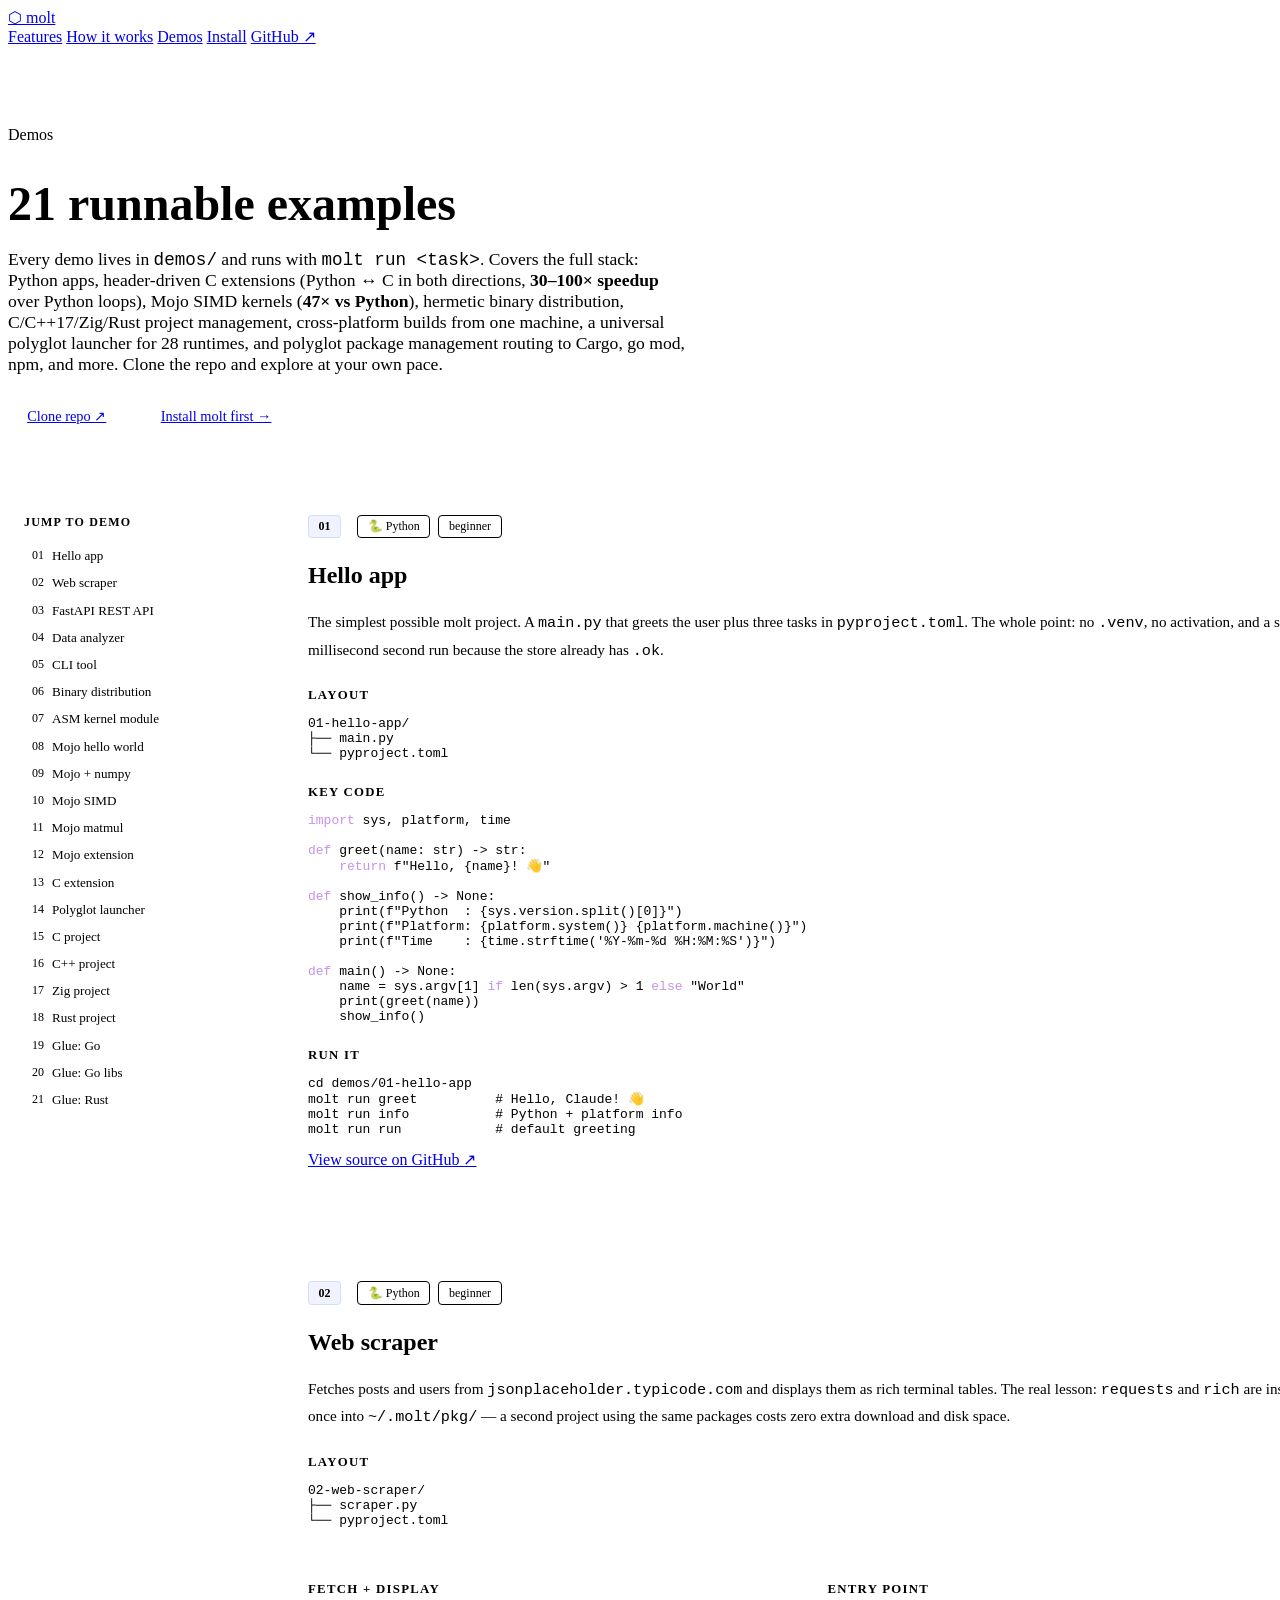
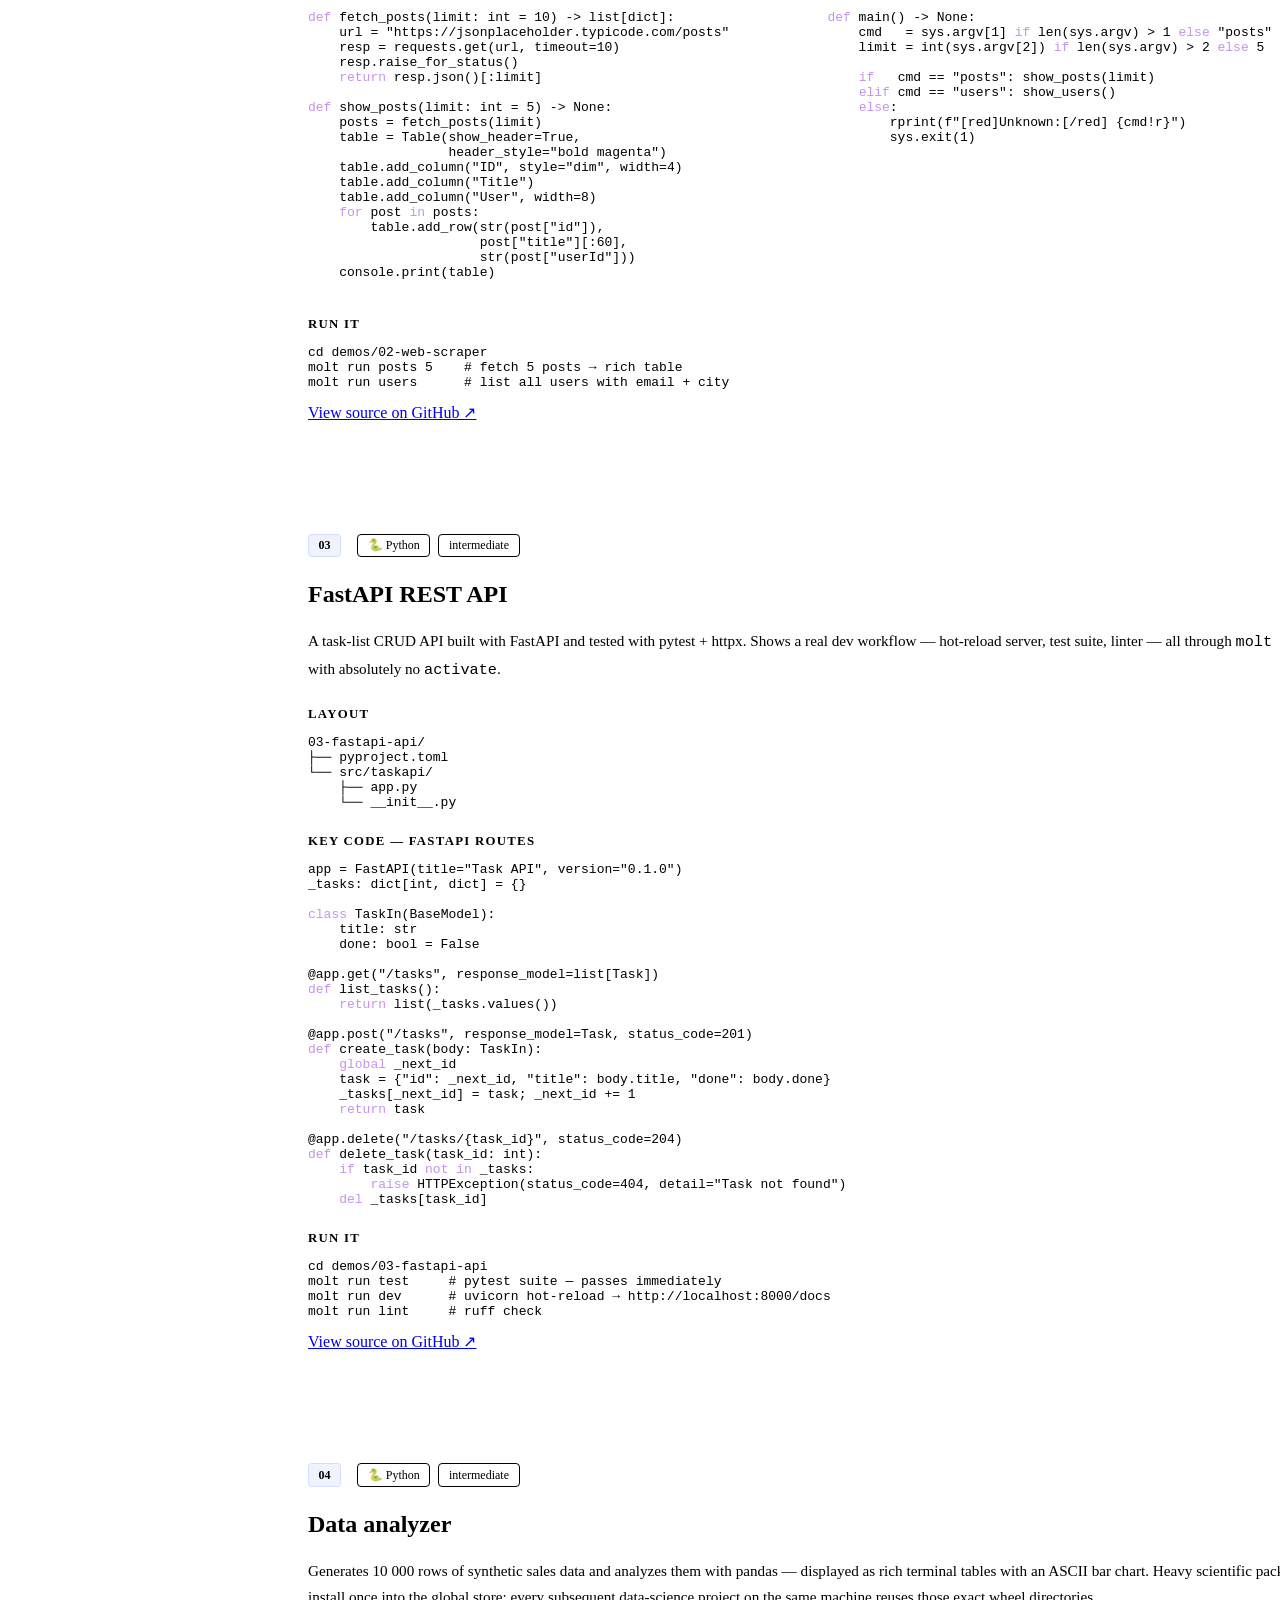
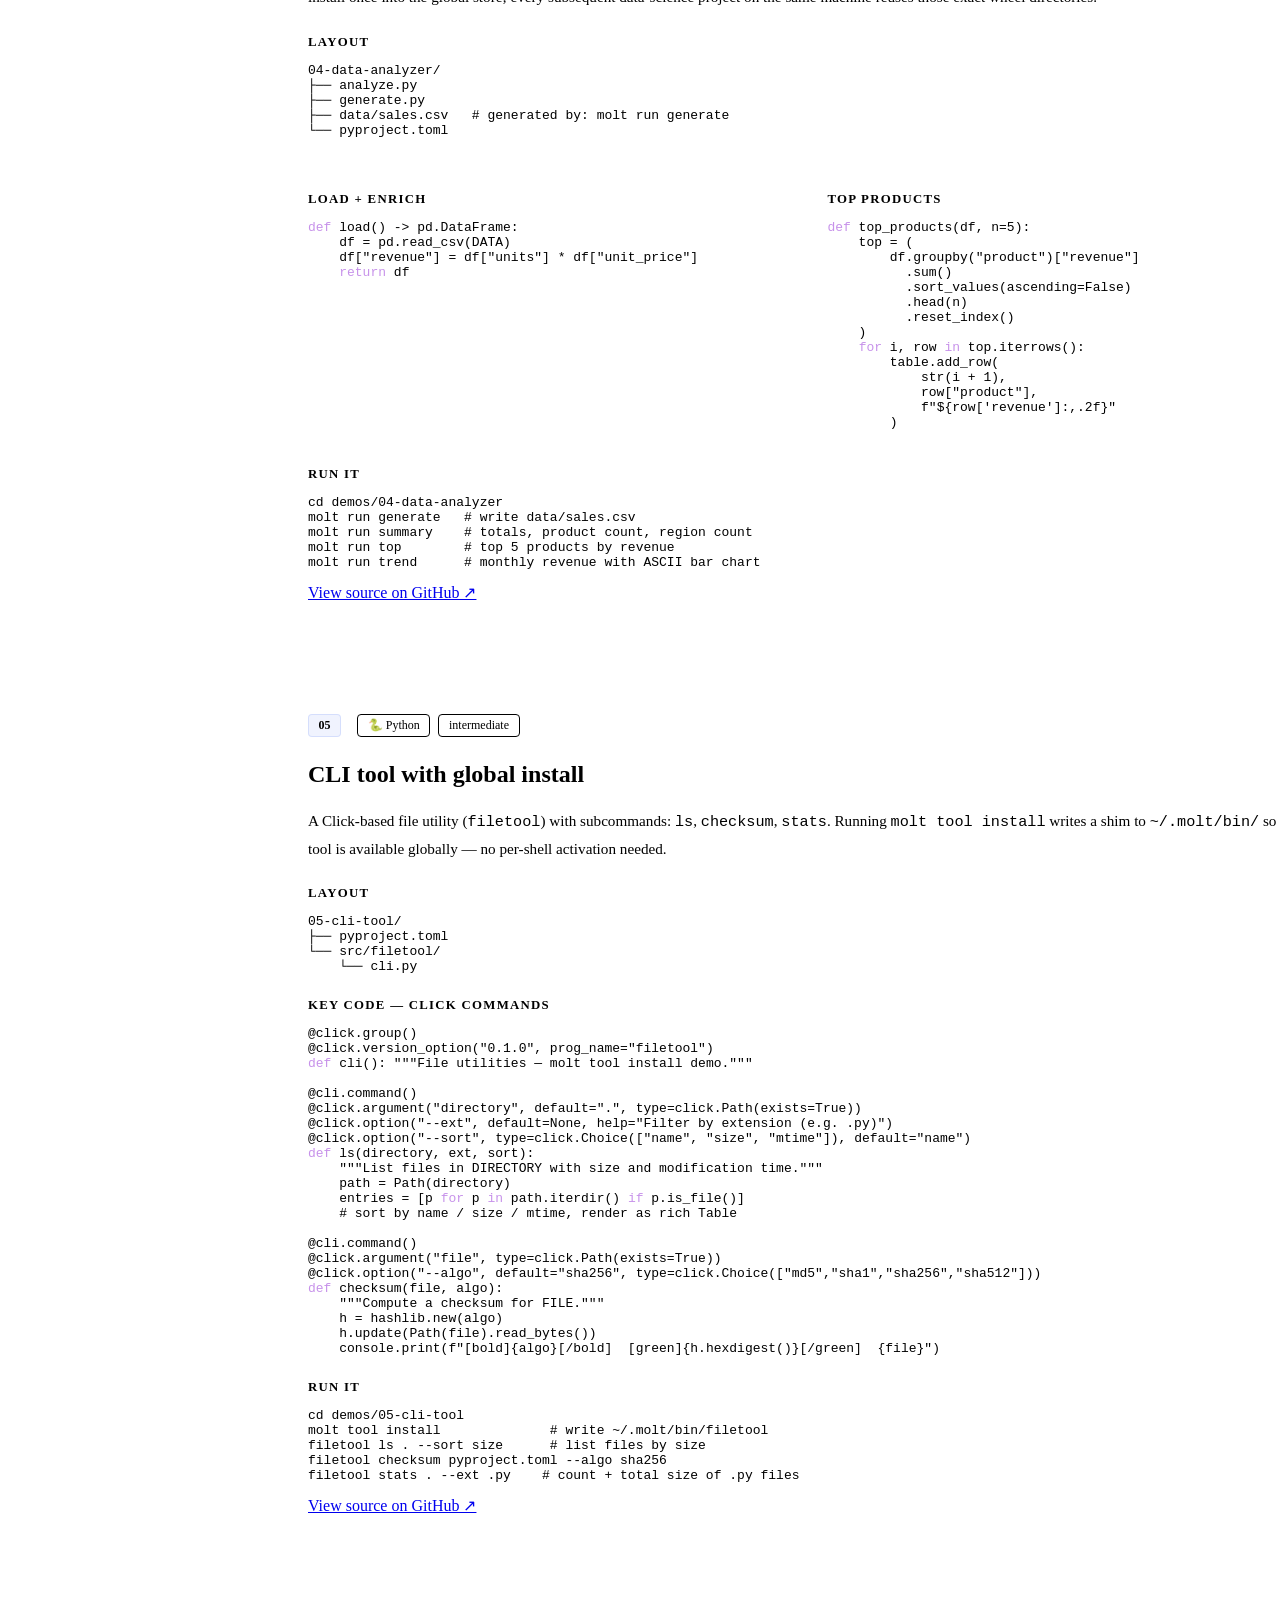
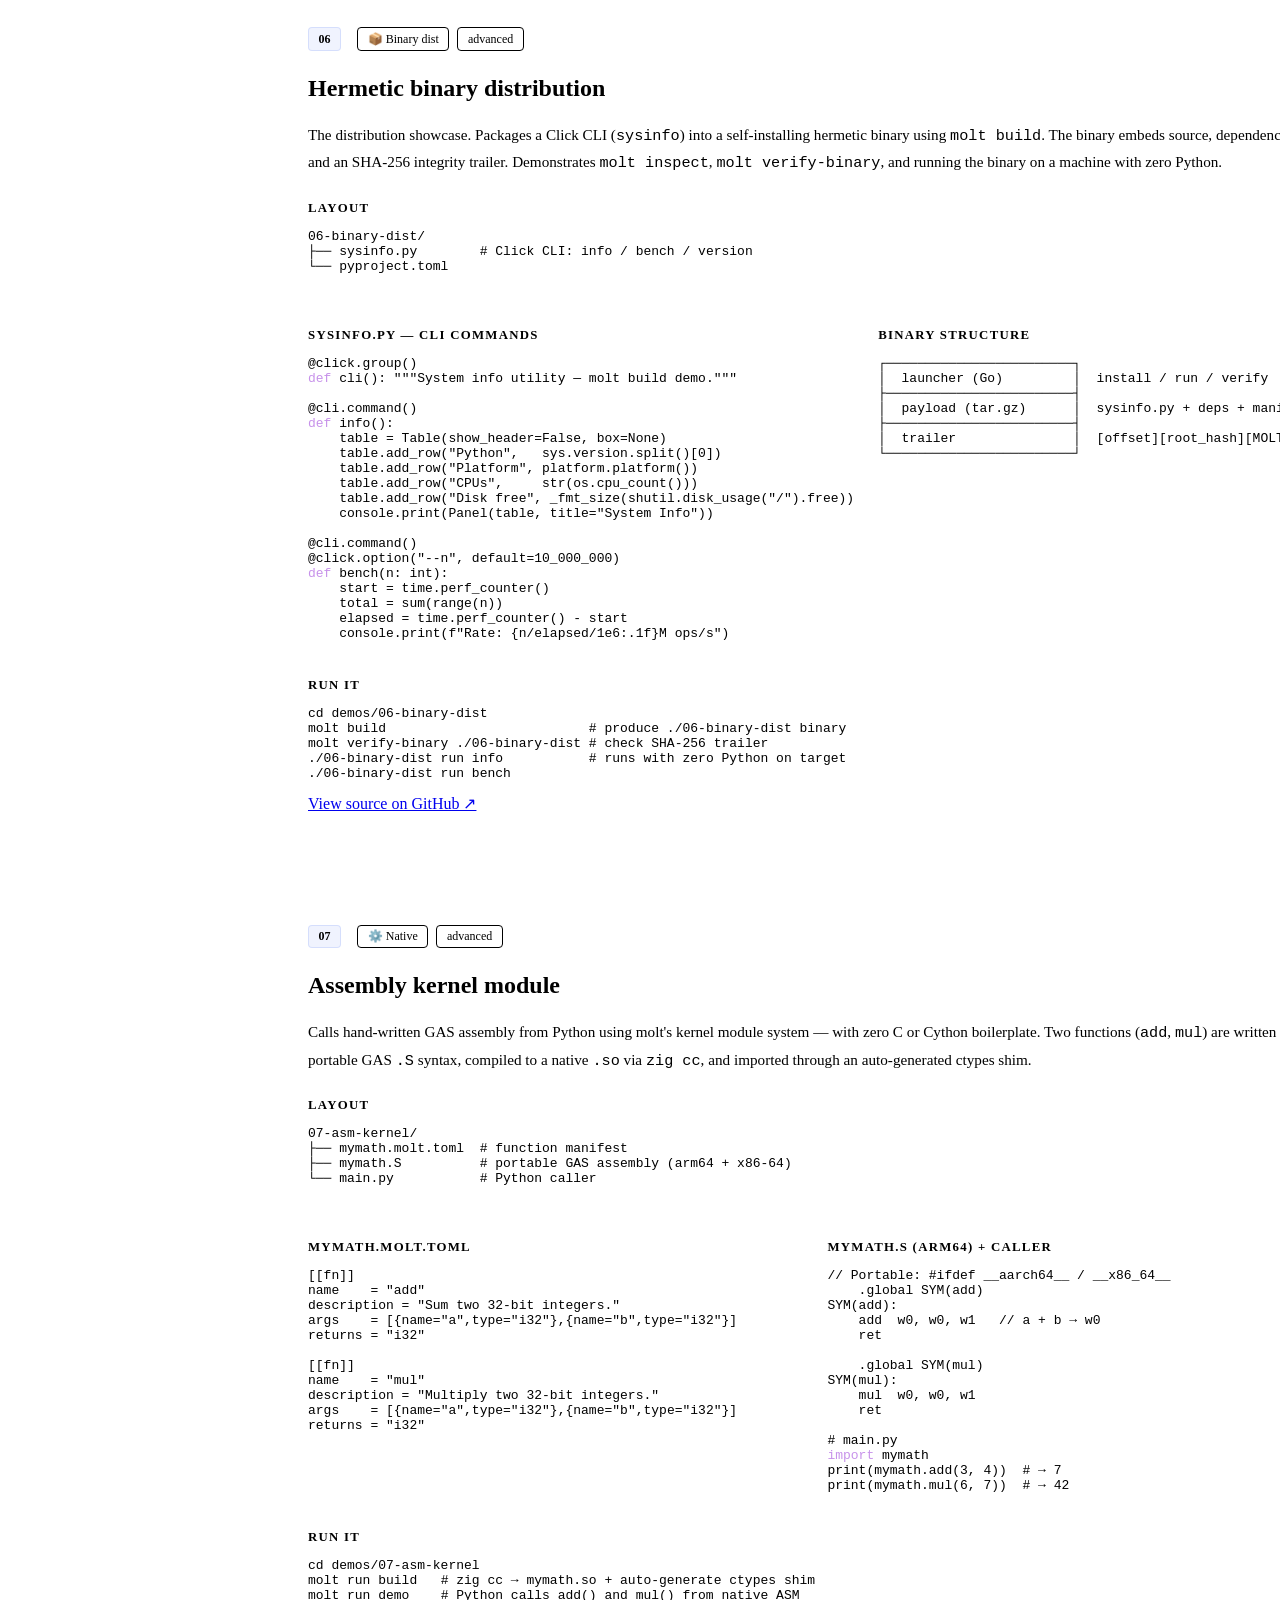
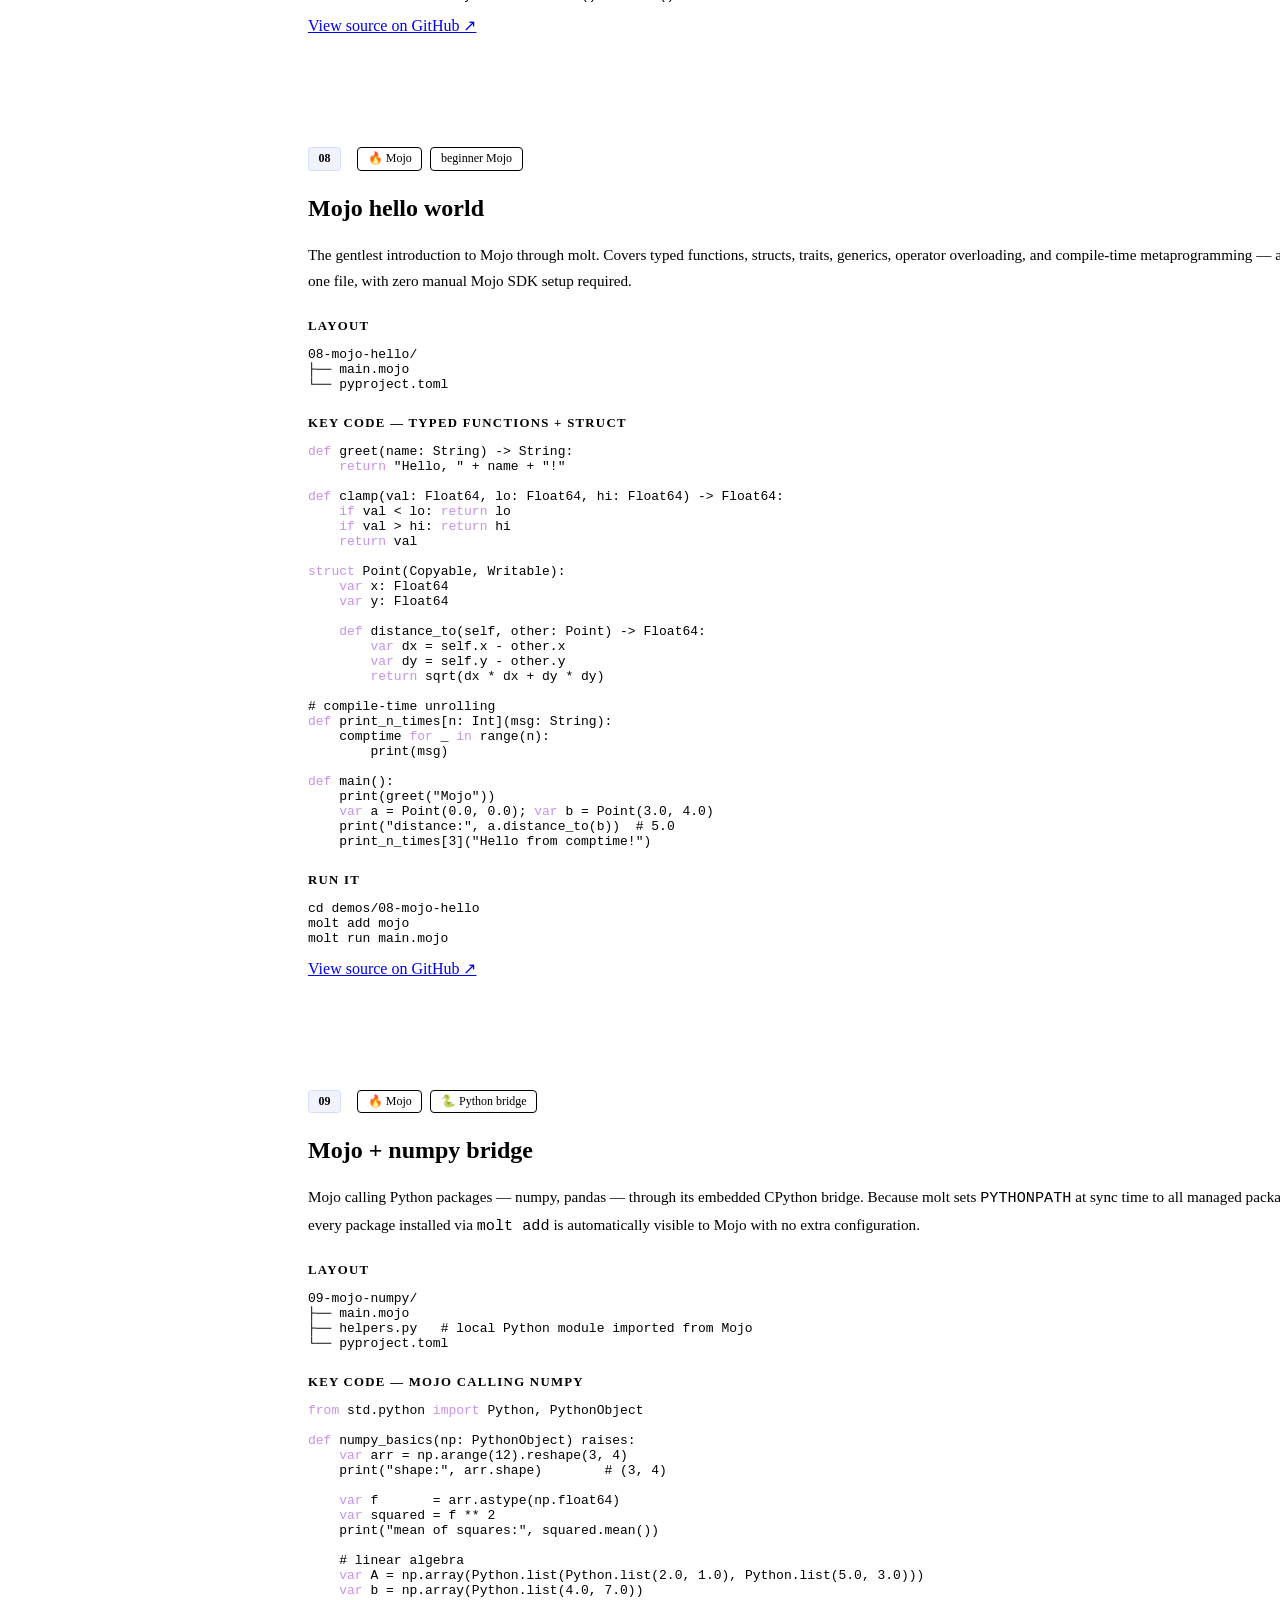
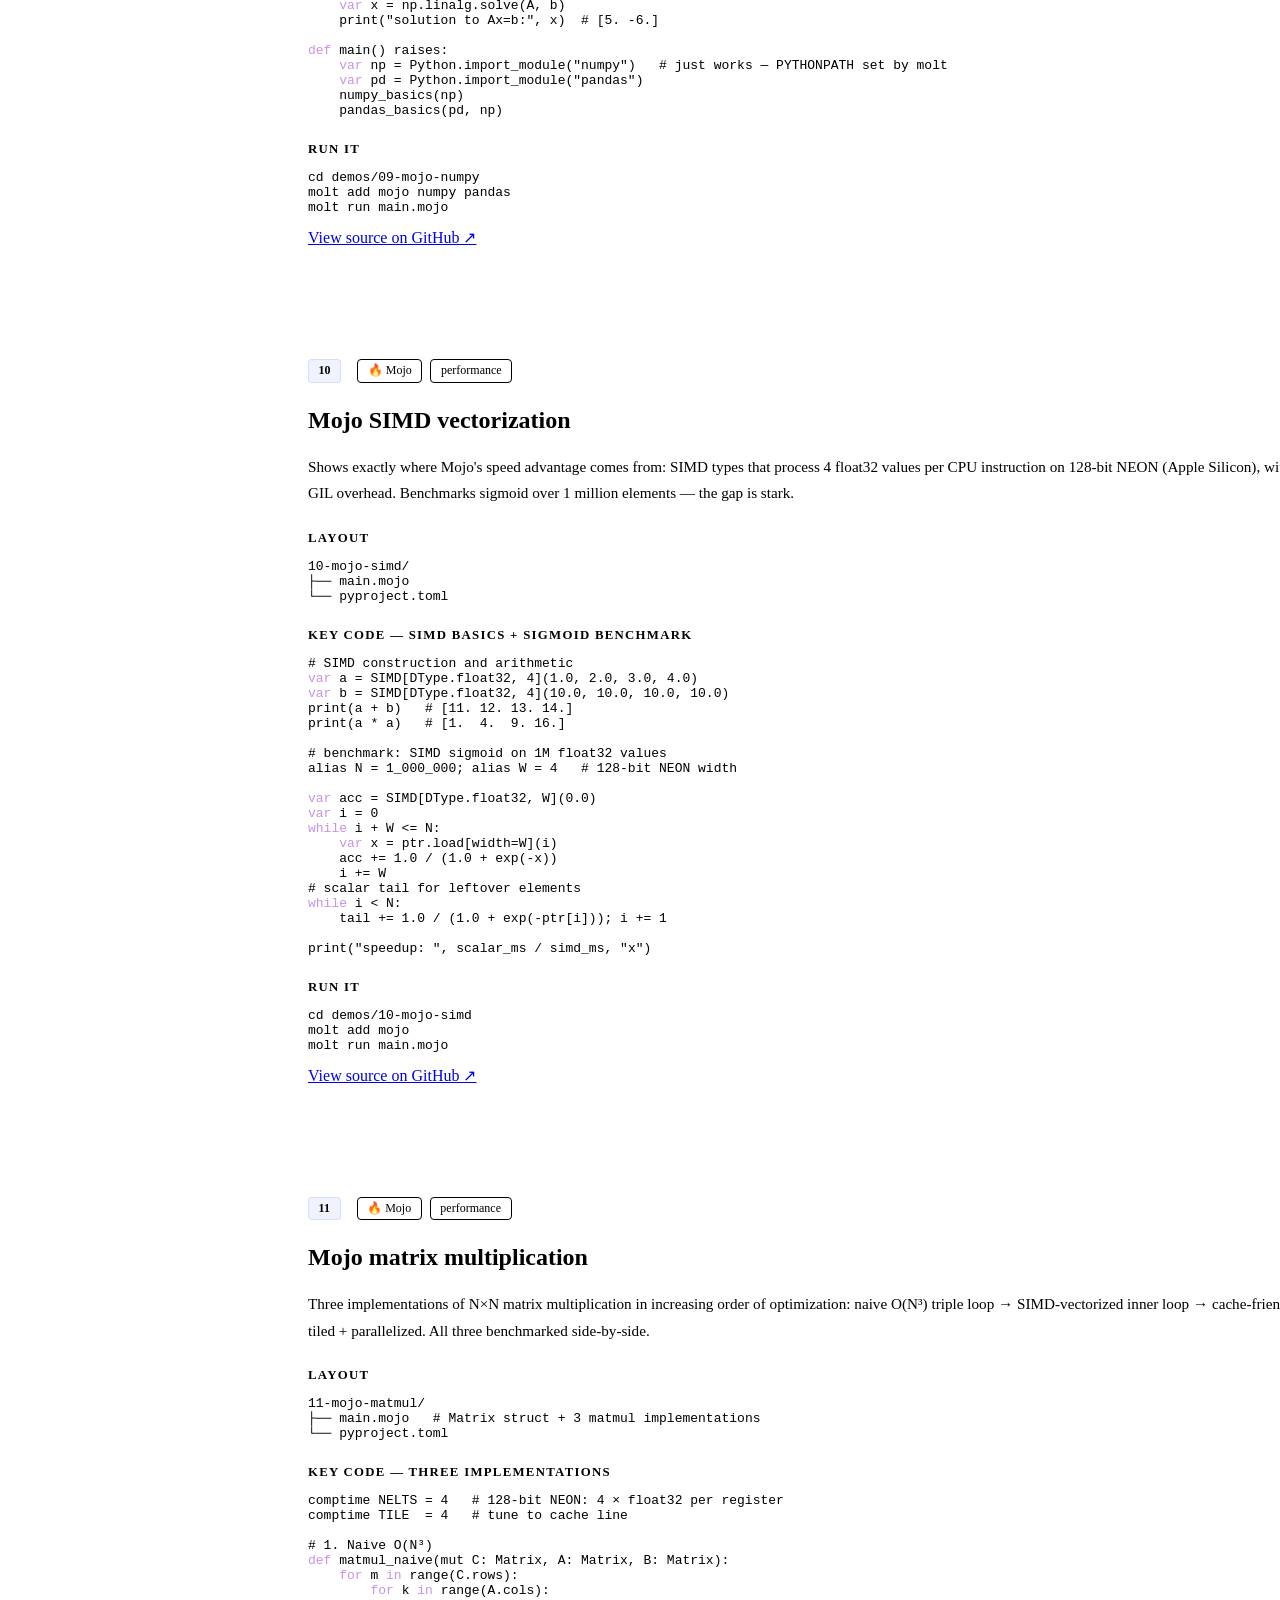
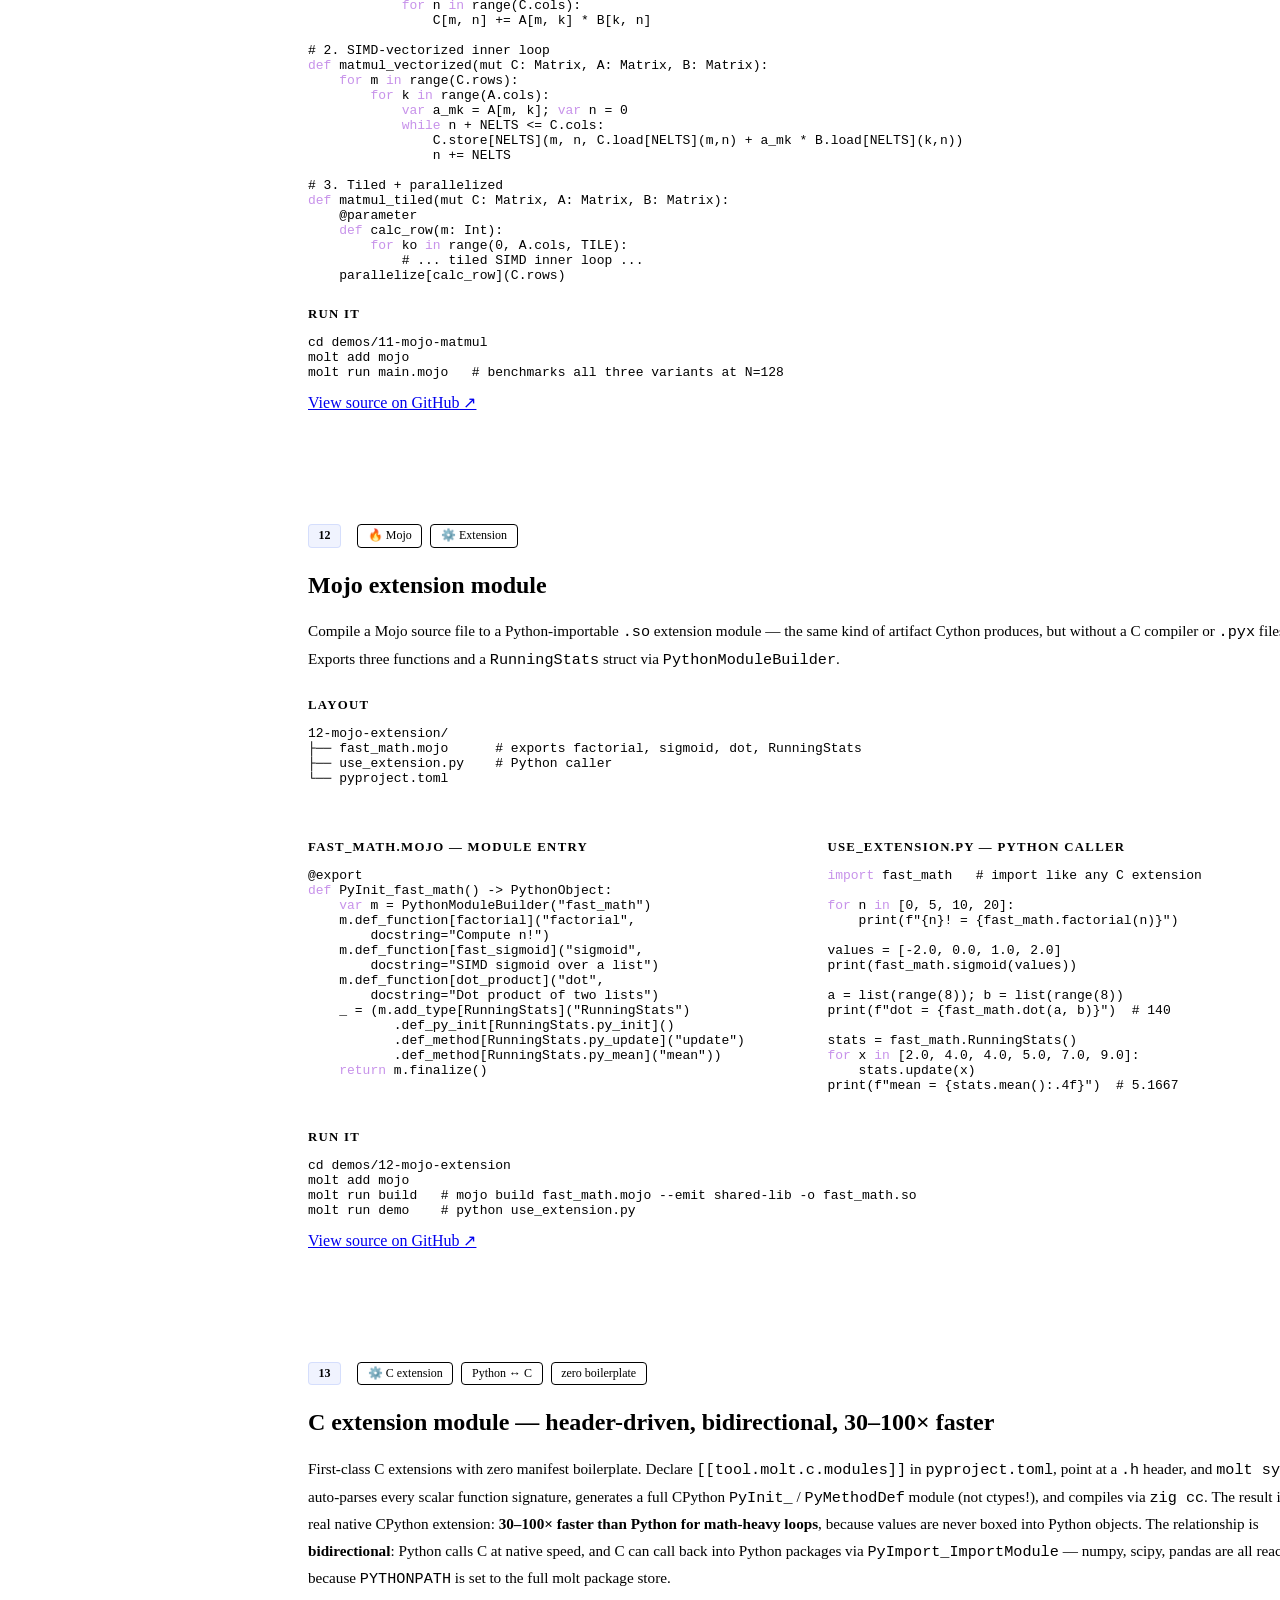
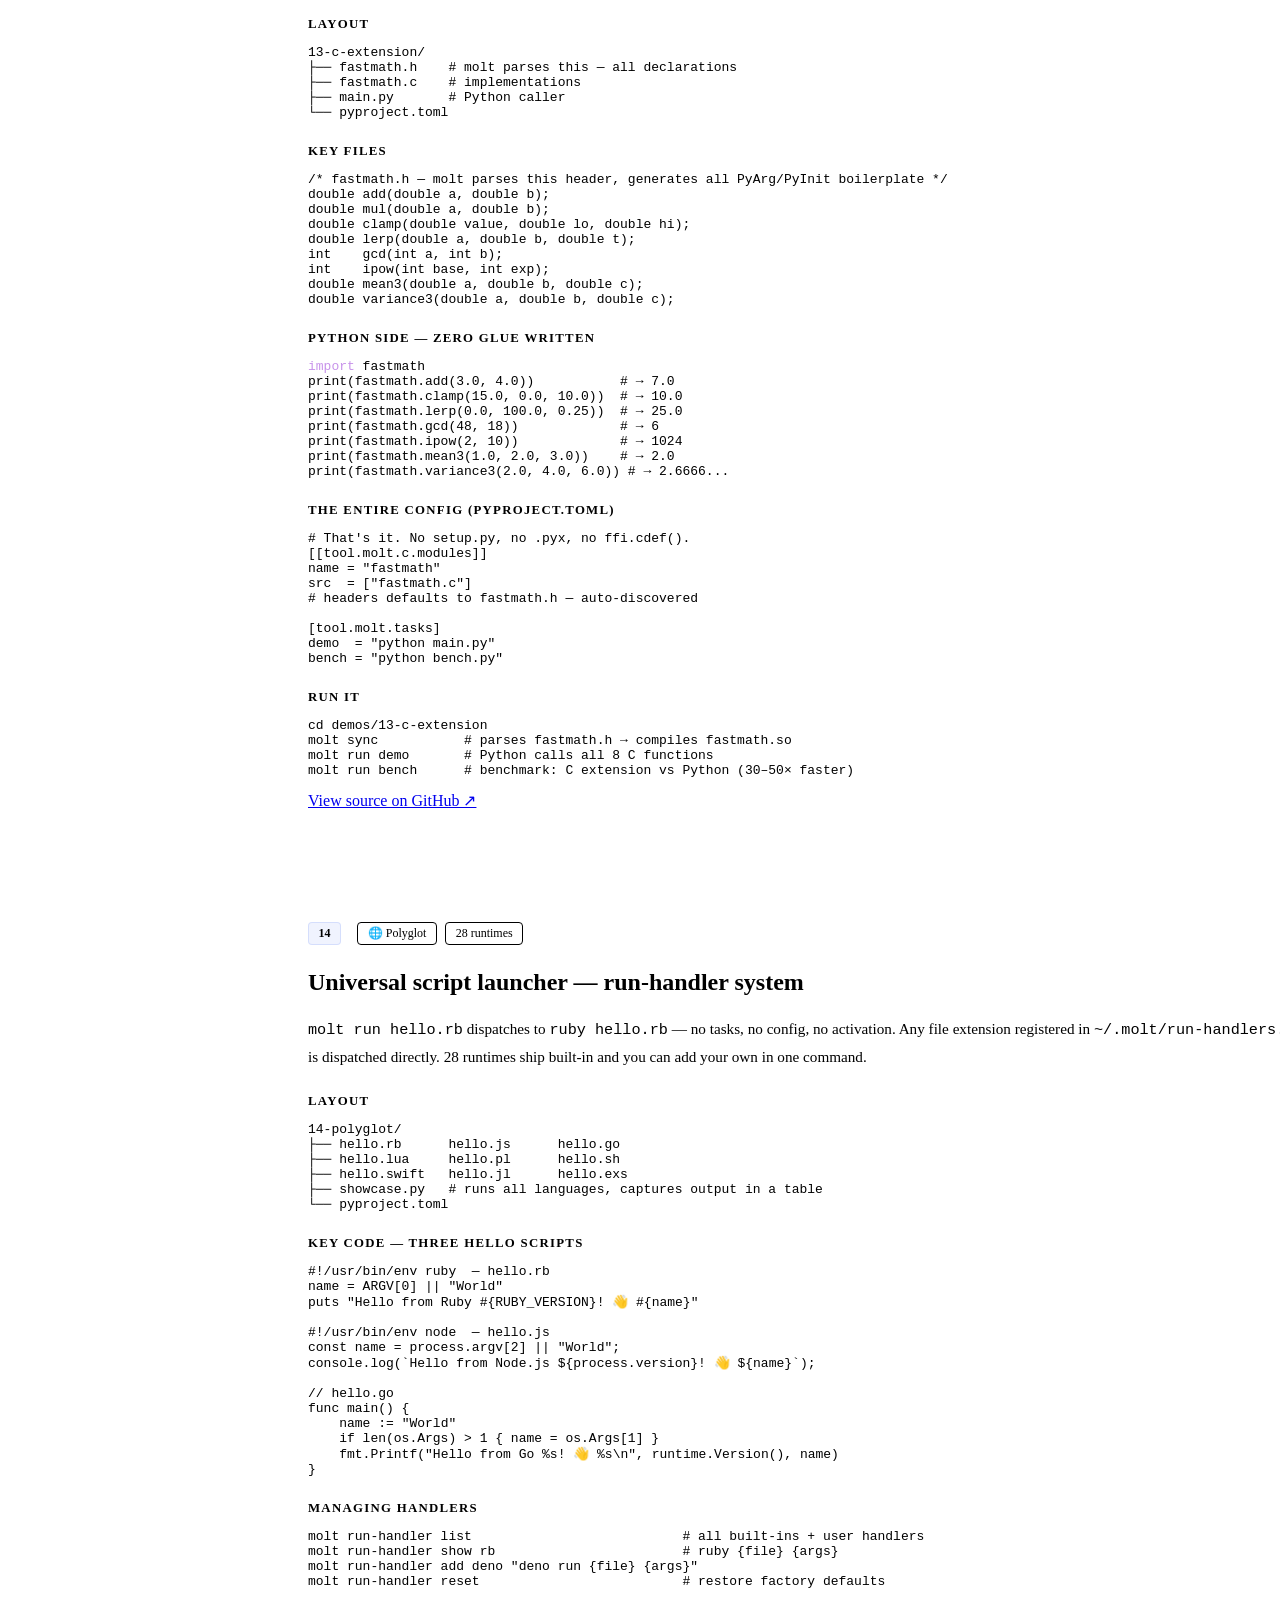
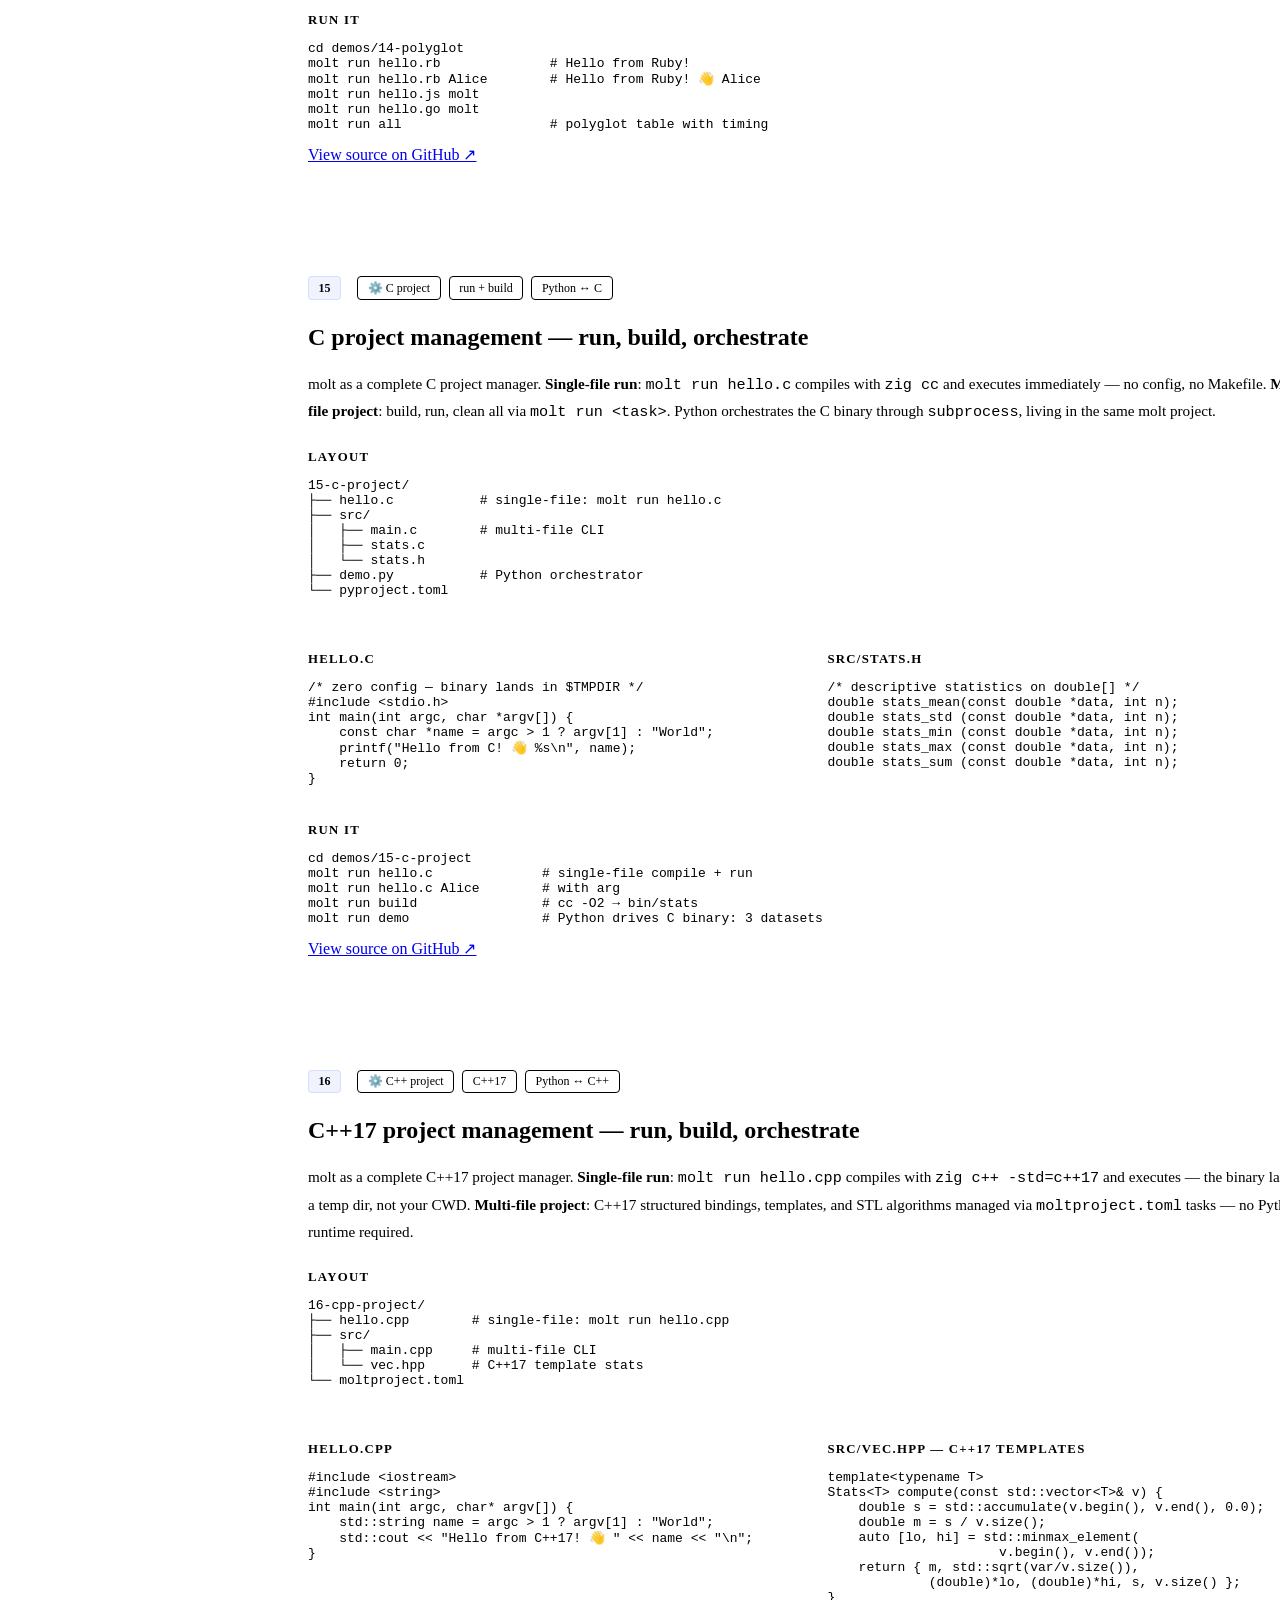
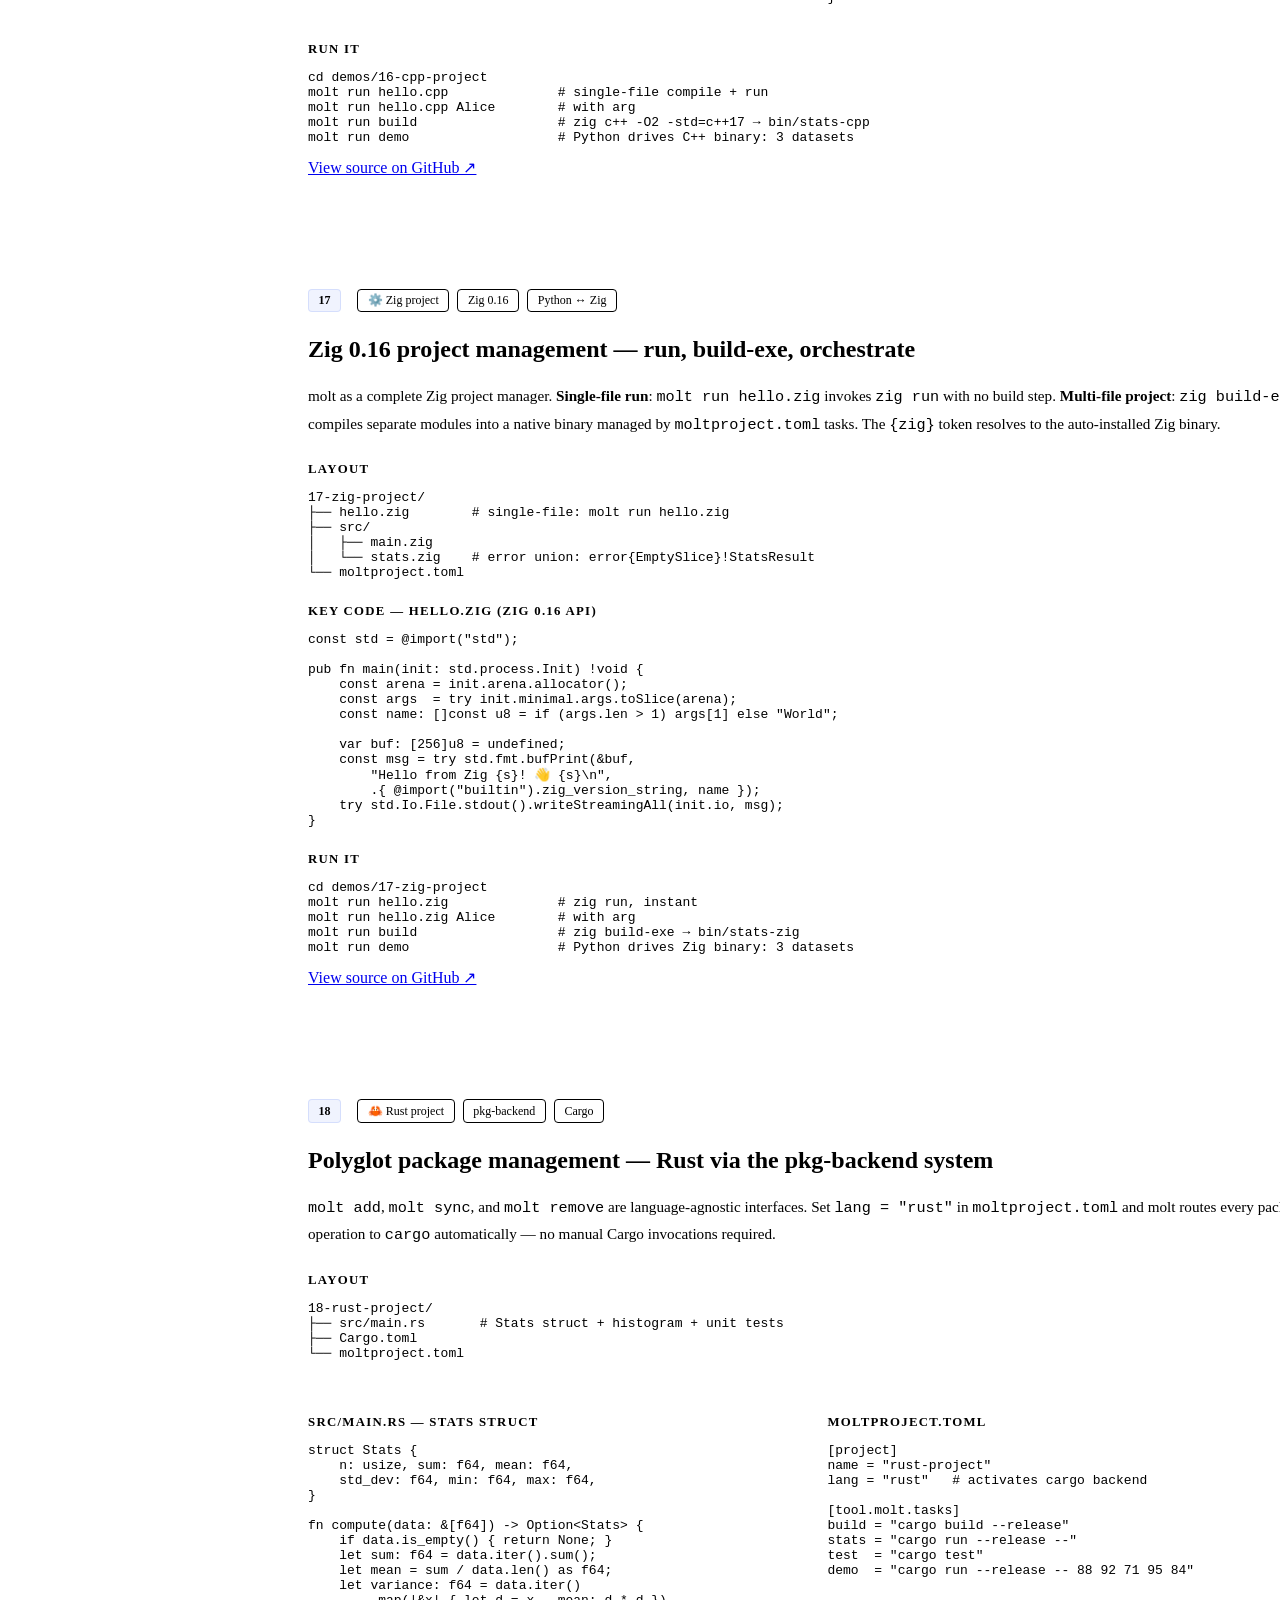
==== commit a37b97f3: "site: add real code snippets to all 21 demo cards on GitHub Pages Every demo card now shows: - Layou" ====
--- a/site/demos/index.html
+++ b/site/demos/index.html
@@ -103,6 +103,9 @@
     }
     .demo-nav a:hover { background: var(--bg3); color: var(--text); }
     .demo-nav a .n { color: var(--accent); font-family: var(--font-mono); font-size: .75rem; flex-shrink: 0; }
+    .kw  { color: #c792ea; }
+    .str { color: var(--green); }
+    .cmt { color: var(--muted); }
   </style>
 </head>
 <body>
@@ -191,30 +194,35 @@
             tasks in <code>pyproject.toml</code>. The whole point: no <code>.venv</code>, no activation,
             and a sub-millisecond second run because the store already has <code>.ok</code>.
           </p>
-          <div class="two-col">
-            <div class="demo-section">
-              <h4>What you'll see</h4>
-              <ul class="demo-bullets">
-                <li>First <code>molt run</code> prints "syncing project…" then greets</li>
-                <li><code>ls -la</code> confirms zero <code>.venv</code> directory</li>
-                <li>Second run skips sync entirely</li>
-                <li><code>molt python which</code> shows the pinned interpreter path</li>
-              </ul>
-            </div>
-            <div class="demo-section">
-              <h4>Available tasks</h4>
-              <ul class="cmd-list">
-                <li><span class="c">molt run run</span> <span class="d">— default greeting</span></li>
-                <li><span class="c">molt run greet</span> <span class="d">— greet "Claude"</span></li>
-                <li><span class="c">molt run info</span> <span class="d">— Python + platform info</span></li>
-                <li><span class="c">molt task list</span> <span class="d">— list all tasks</span></li>
-              </ul>
-            </div>
+          <div class="demo-section">
+            <h4>Layout</h4>
+            <pre><code>01-hello-app/
+├── main.py
+└── pyproject.toml</code></pre>
+          </div>
+          <div class="demo-section">
+            <h4>Key code</h4>
+            <pre><code><span class="kw">import</span> sys, platform, time
+
+<span class="kw">def</span> greet(name: str) -> str:
+    <span class="kw">return</span> <span class="str">f"Hello, {name}! 👋"</span>
+
+<span class="kw">def</span> show_info() -> None:
+    print(<span class="str">f"Python  : {sys.version.split()[0]}"</span>)
+    print(<span class="str">f"Platform: {platform.system()} {platform.machine()}"</span>)
+    print(<span class="str">f"Time    : {time.strftime('%Y-%m-%d %H:%M:%S')}"</span>)
+
+<span class="kw">def</span> main() -> None:
+    name = sys.argv[1] <span class="kw">if</span> len(sys.argv) > 1 <span class="kw">else</span> <span class="str">"World"</span>
+    print(greet(name))
+    show_info()</code></pre>
           </div>
           <div class="demo-section">
             <h4>Run it</h4>
             <pre><code>cd demos/01-hello-app
-molt run greet</code></pre>
+molt run greet          <span class="cmt"># Hello, Claude! 👋</span>
+molt run info           <span class="cmt"># Python + platform info</span>
+molt run run            <span class="cmt"># default greeting</span></code></pre>
           </div>
           <a href="https://github.com/luowensheng/molt-python/tree/main/demos/01-hello-app" class="demo-link" target="_blank" rel="noopener">View source on GitHub ↗</a>
         </div>
@@ -230,34 +238,57 @@
           </div>
           <h2>Web scraper</h2>
           <p class="demo-desc">
-            Fetches posts and comments from <code>jsonplaceholder.typicode.com</code> and displays them
+            Fetches posts and users from <code>jsonplaceholder.typicode.com</code> and displays them
             as rich terminal tables. The real lesson: <code>requests</code> and <code>rich</code>
             are installed once into <code>~/.molt/pkg/</code> — a second project using the same
             packages costs zero extra download and disk space.
           </p>
+          <div class="demo-section">
+            <h4>Layout</h4>
+            <pre><code>02-web-scraper/
+├── scraper.py
+└── pyproject.toml</code></pre>
+          </div>
           <div class="two-col">
             <div class="demo-section">
-              <h4>What you'll see</h4>
-              <ul class="demo-bullets">
-                <li>Rich table output with colored columns</li>
-                <li><code>~/.molt/pkg/requests/</code> shared with other projects</li>
-                <li>Pagination with <code>--limit</code> argument</li>
-                <li>How <code>molt add</code> updates pyproject.toml + lock</li>
-              </ul>
-            </div>
-            <div class="demo-section">
-              <h4>Available tasks</h4>
-              <ul class="cmd-list">
-                <li><span class="c">molt run posts 5</span> <span class="d">— fetch 5 posts</span></li>
-                <li><span class="c">molt run comments 3</span> <span class="d">— fetch 3 comments</span></li>
-                <li><span class="c">molt run users</span> <span class="d">— list all users</span></li>
-              </ul>
+              <h4>Fetch + display</h4>
+              <pre><code><span class="kw">def</span> fetch_posts(limit: int = 10) -> list[dict]:
+    url = <span class="str">"https://jsonplaceholder.typicode.com/posts"</span>
+    resp = requests.get(url, timeout=10)
+    resp.raise_for_status()
+    <span class="kw">return</span> resp.json()[:limit]
+
+<span class="kw">def</span> show_posts(limit: int = 5) -> None:
+    posts = fetch_posts(limit)
+    table = Table(show_header=True,
+                  header_style=<span class="str">"bold magenta"</span>)
+    table.add_column(<span class="str">"ID"</span>, style=<span class="str">"dim"</span>, width=4)
+    table.add_column(<span class="str">"Title"</span>)
+    table.add_column(<span class="str">"User"</span>, width=8)
+    <span class="kw">for</span> post <span class="kw">in</span> posts:
+        table.add_row(str(post[<span class="str">"id"</span>]),
+                      post[<span class="str">"title"</span>][:60],
+                      str(post[<span class="str">"userId"</span>]))
+    console.print(table)</code></pre>
+            </div>
+            <div class="demo-section">
+              <h4>Entry point</h4>
+              <pre><code><span class="kw">def</span> main() -> None:
+    cmd   = sys.argv[1] <span class="kw">if</span> len(sys.argv) > 1 <span class="kw">else</span> <span class="str">"posts"</span>
+    limit = int(sys.argv[2]) <span class="kw">if</span> len(sys.argv) > 2 <span class="kw">else</span> 5
+
+    <span class="kw">if</span>   cmd == <span class="str">"posts"</span>: show_posts(limit)
+    <span class="kw">elif</span> cmd == <span class="str">"users"</span>: show_users()
+    <span class="kw">else</span>:
+        rprint(<span class="str">f"[red]Unknown:[/red] {cmd!r}"</span>)
+        sys.exit(1)</code></pre>
             </div>
           </div>
           <div class="demo-section">
             <h4>Run it</h4>
             <pre><code>cd demos/02-web-scraper
-molt run posts 5</code></pre>
+molt run posts 5    <span class="cmt"># fetch 5 posts → rich table</span>
+molt run users      <span class="cmt"># list all users with email + city</span></code></pre>
           </div>
           <a href="https://github.com/luowensheng/molt-python/tree/main/demos/02-web-scraper" class="demo-link" target="_blank" rel="noopener">View source on GitHub ↗</a>
         </div>
@@ -277,30 +308,46 @@
             Shows a real dev workflow — hot-reload server, test suite, linter — all
             through <code>molt run</code> with absolutely no <code>activate</code>.
           </p>
-          <div class="two-col">
-            <div class="demo-section">
-              <h4>What you'll see</h4>
-              <ul class="demo-bullets">
-                <li>FastAPI running with Uvicorn hot-reload</li>
-                <li>4 pytest tests covering CRUD endpoints</li>
-                <li>Ruff linting with zero warnings</li>
-                <li>Auto-generated <code>/docs</code> (Swagger UI)</li>
-              </ul>
-            </div>
-            <div class="demo-section">
-              <h4>Available tasks</h4>
-              <ul class="cmd-list">
-                <li><span class="c">molt run dev</span> <span class="d">— start hot-reload server</span></li>
-                <li><span class="c">molt run test</span> <span class="d">— run pytest suite</span></li>
-                <li><span class="c">molt run lint</span> <span class="d">— ruff check</span></li>
-              </ul>
-            </div>
+          <div class="demo-section">
+            <h4>Layout</h4>
+            <pre><code>03-fastapi-api/
+├── pyproject.toml
+└── src/taskapi/
+    ├── app.py
+    └── __init__.py</code></pre>
+          </div>
+          <div class="demo-section">
+            <h4>Key code — FastAPI routes</h4>
+            <pre><code>app = FastAPI(title=<span class="str">"Task API"</span>, version=<span class="str">"0.1.0"</span>)
+_tasks: dict[int, dict] = {}
+
+<span class="kw">class</span> TaskIn(BaseModel):
+    title: str
+    done: bool = False
+
+@app.get(<span class="str">"/tasks"</span>, response_model=list[Task])
+<span class="kw">def</span> list_tasks():
+    <span class="kw">return</span> list(_tasks.values())
+
+@app.post(<span class="str">"/tasks"</span>, response_model=Task, status_code=201)
+<span class="kw">def</span> create_task(body: TaskIn):
+    <span class="kw">global</span> _next_id
+    task = {<span class="str">"id"</span>: _next_id, <span class="str">"title"</span>: body.title, <span class="str">"done"</span>: body.done}
+    _tasks[_next_id] = task; _next_id += 1
+    <span class="kw">return</span> task
+
+@app.delete(<span class="str">"/tasks/{task_id}"</span>, status_code=204)
+<span class="kw">def</span> delete_task(task_id: int):
+    <span class="kw">if</span> task_id <span class="kw">not in</span> _tasks:
+        <span class="kw">raise</span> HTTPException(status_code=404, detail=<span class="str">"Task not found"</span>)
+    <span class="kw">del</span> _tasks[task_id]</code></pre>
           </div>
           <div class="demo-section">
             <h4>Run it</h4>
             <pre><code>cd demos/03-fastapi-api
-molt run test     # passes immediately
-molt run dev      # open http://localhost:8000/docs</code></pre>
+molt run test     <span class="cmt"># pytest suite — passes immediately</span>
+molt run dev      <span class="cmt"># uvicorn hot-reload → http://localhost:8000/docs</span>
+molt run lint     <span class="cmt"># ruff check</span></code></pre>
           </div>
           <a href="https://github.com/luowensheng/molt-python/tree/main/demos/03-fastapi-api" class="demo-link" target="_blank" rel="noopener">View source on GitHub ↗</a>
         </div>
@@ -316,34 +363,52 @@
           </div>
           <h2>Data analyzer</h2>
           <p class="demo-desc">
-            Generates 10 000 rows of synthetic sales data and analyzes them with pandas and numpy —
+            Generates 10 000 rows of synthetic sales data and analyzes them with pandas —
             displayed as rich terminal tables with an ASCII bar chart. Heavy scientific packages
             install once into the global store; every subsequent data-science project on the same
             machine reuses those exact wheel directories.
           </p>
+          <div class="demo-section">
+            <h4>Layout</h4>
+            <pre><code>04-data-analyzer/
+├── analyze.py
+├── generate.py
+├── data/sales.csv   <span class="cmt"># generated by: molt run generate</span>
+└── pyproject.toml</code></pre>
+          </div>
           <div class="two-col">
             <div class="demo-section">
-              <h4>What you'll see</h4>
-              <ul class="demo-bullets">
-                <li>pandas + numpy from the global store, not per-project</li>
-                <li>Revenue by product with inline ASCII bar chart</li>
-                <li>Summary statistics (mean, std, min, max)</li>
-                <li>Optional CSV export task</li>
-              </ul>
-            </div>
-            <div class="demo-section">
-              <h4>Available tasks</h4>
-              <ul class="cmd-list">
-                <li><span class="c">molt run analyze</span> <span class="d">— full analysis</span></li>
-                <li><span class="c">molt run summary</span> <span class="d">— stats only</span></li>
-                <li><span class="c">molt run export</span> <span class="d">— write output.csv</span></li>
-              </ul>
+              <h4>Load + enrich</h4>
+              <pre><code><span class="kw">def</span> load() -> pd.DataFrame:
+    df = pd.read_csv(DATA)
+    df[<span class="str">"revenue"</span>] = df[<span class="str">"units"</span>] * df[<span class="str">"unit_price"</span>]
+    <span class="kw">return</span> df</code></pre>
+            </div>
+            <div class="demo-section">
+              <h4>Top products</h4>
+              <pre><code><span class="kw">def</span> top_products(df, n=5):
+    top = (
+        df.groupby(<span class="str">"product"</span>)[<span class="str">"revenue"</span>]
+          .sum()
+          .sort_values(ascending=False)
+          .head(n)
+          .reset_index()
+    )
+    <span class="kw">for</span> i, row <span class="kw">in</span> top.iterrows():
+        table.add_row(
+            str(i + 1),
+            row[<span class="str">"product"</span>],
+            <span class="str">f"${row['revenue']:,.2f}"</span>
+        )</code></pre>
             </div>
           </div>
           <div class="demo-section">
             <h4>Run it</h4>
             <pre><code>cd demos/04-data-analyzer
-molt run analyze</code></pre>
+molt run generate   <span class="cmt"># write data/sales.csv</span>
+molt run summary    <span class="cmt"># totals, product count, region count</span>
+molt run top        <span class="cmt"># top 5 products by revenue</span>
+molt run trend      <span class="cmt"># monthly revenue with ASCII bar chart</span></code></pre>
           </div>
           <a href="https://github.com/luowensheng/molt-python/tree/main/demos/04-data-analyzer" class="demo-link" target="_blank" rel="noopener">View source on GitHub ↗</a>
         </div>
@@ -359,37 +424,50 @@
           </div>
           <h2>CLI tool with global install</h2>
           <p class="demo-desc">
-            A Click-based file utility (<code>filetool</code>) with four subcommands: <code>find</code>,
-            <code>count</code>, <code>dup</code>, <code>big</code>. Running <code>molt tool install</code>
+            A Click-based file utility (<code>filetool</code>) with subcommands: <code>ls</code>,
+            <code>checksum</code>, <code>stats</code>. Running <code>molt tool install</code>
             writes a shim to <code>~/.molt/bin/</code> so the tool is available globally — no per-shell
             activation needed.
           </p>
-          <div class="two-col">
-            <div class="demo-section">
-              <h4>What you'll see</h4>
-              <ul class="demo-bullets">
-                <li><code>molt tool install</code> registers the shim globally</li>
-                <li><code>filetool find "*.py"</code> works from any directory</li>
-                <li><code>filetool dup .</code> detects duplicate files by hash</li>
-                <li><code>filetool big . 1mb</code> finds files over a threshold</li>
-              </ul>
-            </div>
-            <div class="demo-section">
-              <h4>Available tasks</h4>
-              <ul class="cmd-list">
-                <li><span class="c">molt run find "*.py"</span> <span class="d">— glob search</span></li>
-                <li><span class="c">molt run count .</span> <span class="d">— count by extension</span></li>
-                <li><span class="c">molt run dup .</span> <span class="d">— find duplicates</span></li>
-                <li><span class="c">molt run big . 1mb</span> <span class="d">— files over size</span></li>
-                <li><span class="c">molt tool install</span> <span class="d">— global shim</span></li>
-              </ul>
-            </div>
+          <div class="demo-section">
+            <h4>Layout</h4>
+            <pre><code>05-cli-tool/
+├── pyproject.toml
+└── src/filetool/
+    └── cli.py</code></pre>
+          </div>
+          <div class="demo-section">
+            <h4>Key code — Click commands</h4>
+            <pre><code>@click.group()
+@click.version_option(<span class="str">"0.1.0"</span>, prog_name=<span class="str">"filetool"</span>)
+<span class="kw">def</span> cli(): <span class="str">"""File utilities — molt tool install demo."""</span>
+
+@cli.command()
+@click.argument(<span class="str">"directory"</span>, default=<span class="str">"."</span>, type=click.Path(exists=True))
+@click.option(<span class="str">"--ext"</span>, default=None, help=<span class="str">"Filter by extension (e.g. .py)"</span>)
+@click.option(<span class="str">"--sort"</span>, type=click.Choice([<span class="str">"name"</span>, <span class="str">"size"</span>, <span class="str">"mtime"</span>]), default=<span class="str">"name"</span>)
+<span class="kw">def</span> ls(directory, ext, sort):
+    <span class="str">"""List files in DIRECTORY with size and modification time."""</span>
+    path = Path(directory)
+    entries = [p <span class="kw">for</span> p <span class="kw">in</span> path.iterdir() <span class="kw">if</span> p.is_file()]
+    <span class="cmt"># sort by name / size / mtime, render as rich Table</span>
+
+@cli.command()
+@click.argument(<span class="str">"file"</span>, type=click.Path(exists=True))
+@click.option(<span class="str">"--algo"</span>, default=<span class="str">"sha256"</span>, type=click.Choice([<span class="str">"md5"</span>,<span class="str">"sha1"</span>,<span class="str">"sha256"</span>,<span class="str">"sha512"</span>]))
+<span class="kw">def</span> checksum(file, algo):
+    <span class="str">"""Compute a checksum for FILE."""</span>
+    h = hashlib.new(algo)
+    h.update(Path(file).read_bytes())
+    console.print(<span class="str">f"[bold]{algo}[/bold]  [green]{h.hexdigest()}[/green]  {file}"</span>)</code></pre>
           </div>
           <div class="demo-section">
             <h4>Run it</h4>
             <pre><code>cd demos/05-cli-tool
-molt tool install        # write ~/.molt/bin/filetool
-filetool find "*.toml"  # use it anywhere</code></pre>
+molt tool install              <span class="cmt"># write ~/.molt/bin/filetool</span>
+filetool ls . --sort size      <span class="cmt"># list files by size</span>
+filetool checksum pyproject.toml --algo sha256
+filetool stats . --ext .py    <span class="cmt"># count + total size of .py files</span></code></pre>
           </div>
           <a href="https://github.com/luowensheng/molt-python/tree/main/demos/05-cli-tool" class="demo-link" target="_blank" rel="noopener">View source on GitHub ↗</a>
         </div>
@@ -410,44 +488,52 @@
             dependencies, and an SHA-256 integrity trailer. Demonstrates <code>molt inspect</code>,
             <code>molt verify-binary</code>, and running the binary on a machine with zero Python.
           </p>
+          <div class="demo-section">
+            <h4>Layout</h4>
+            <pre><code>06-binary-dist/
+├── sysinfo.py        <span class="cmt"># Click CLI: info / bench / version</span>
+└── pyproject.toml</code></pre>
+          </div>
           <div class="two-col">
             <div class="demo-section">
-              <h4>What you'll see</h4>
-              <ul class="demo-bullets">
-                <li>3.7 MB self-contained executable</li>
-                <li>SHA-256 Merkle root in <code>MOLT0001</code> trailer</li>
-                <li>Three named commands from one binary</li>
-                <li><code>molt inspect</code> dumps the embedded manifest</li>
-                <li>Binary runs with zero Python on target</li>
-              </ul>
-            </div>
-            <div class="demo-section">
-              <h4>Available tasks</h4>
-              <ul class="cmd-list">
-                <li><span class="c">molt run info</span> <span class="d">— system info (dev mode)</span></li>
-                <li><span class="c">molt run bench</span> <span class="d">— Python loop benchmark</span></li>
-                <li><span class="c">molt build</span> <span class="d">— produce the binary</span></li>
-                <li><span class="c">molt inspect ./06-binary-dist</span> <span class="d">— dump manifest</span></li>
-                <li><span class="c">molt verify-binary ./06-binary-dist</span> <span class="d">— check hash</span></li>
-                <li><span class="c">./06-binary-dist run bench</span> <span class="d">— run without Python</span></li>
-              </ul>
-            </div>
-          </div>
-          <div class="demo-section">
-            <h4>Binary structure</h4>
-            <pre><code>┌────────────────────────┐
-│  launcher (Go)         │  install / run / verify / uninstall
+              <h4>sysinfo.py — CLI commands</h4>
+              <pre><code>@click.group()
+<span class="kw">def</span> cli(): <span class="str">"""System info utility — molt build demo."""</span>
+
+@cli.command()
+<span class="kw">def</span> info():
+    table = Table(show_header=False, box=None)
+    table.add_row(<span class="str">"Python"</span>,   sys.version.split()[0])
+    table.add_row(<span class="str">"Platform"</span>, platform.platform())
+    table.add_row(<span class="str">"CPUs"</span>,     str(os.cpu_count()))
+    table.add_row(<span class="str">"Disk free"</span>, _fmt_size(shutil.disk_usage(<span class="str">"/"</span>).free))
+    console.print(Panel(table, title=<span class="str">"System Info"</span>))
+
+@cli.command()
+@click.option(<span class="str">"--n"</span>, default=10_000_000)
+<span class="kw">def</span> bench(n: int):
+    start = time.perf_counter()
+    total = sum(range(n))
+    elapsed = time.perf_counter() - start
+    console.print(<span class="str">f"Rate: {n/elapsed/1e6:.1f}M ops/s"</span>)</code></pre>
+            </div>
+            <div class="demo-section">
+              <h4>Binary structure</h4>
+              <pre><code>┌────────────────────────┐
+│  launcher (Go)         │  install / run / verify
 ├────────────────────────┤
-│  payload (tar.gz)      │  sysinfo.py + wheel dirs + manifest
+│  payload (tar.gz)      │  sysinfo.py + deps + manifest
 ├────────────────────────┤
-│  trailer               │  [payload_offset][root_hash][MOLT0001]
+│  trailer               │  [offset][root_hash][MOLT0001]
 └────────────────────────┘</code></pre>
+            </div>
           </div>
           <div class="demo-section">
             <h4>Run it</h4>
             <pre><code>cd demos/06-binary-dist
-molt build
-molt verify-binary ./06-binary-dist
+molt build                          <span class="cmt"># produce ./06-binary-dist binary</span>
+molt verify-binary ./06-binary-dist <span class="cmt"># check SHA-256 trailer</span>
+./06-binary-dist run info           <span class="cmt"># runs with zero Python on target</span>
 ./06-binary-dist run bench</code></pre>
           </div>
           <a href="https://github.com/luowensheng/molt-python/tree/main/demos/06-binary-dist" class="demo-link" target="_blank" rel="noopener">View source on GitHub ↗</a>
@@ -469,43 +555,52 @@
             written in portable GAS <code>.S</code> syntax, compiled to a native <code>.so</code>
             via <code>zig cc</code>, and imported through an auto-generated ctypes shim.
           </p>
+          <div class="demo-section">
+            <h4>Layout</h4>
+            <pre><code>07-asm-kernel/
+├── mymath.molt.toml  <span class="cmt"># function manifest</span>
+├── mymath.S          <span class="cmt"># portable GAS assembly (arm64 + x86-64)</span>
+└── main.py           <span class="cmt"># Python caller</span></code></pre>
+          </div>
           <div class="two-col">
             <div class="demo-section">
-              <h4>What you'll see</h4>
-              <ul class="demo-bullets">
-                <li>GAS <code>.S</code> source → <code>kernel.so</code> via <code>zig cc</code></li>
-                <li>Auto-generated <code>kernel_shim.py</code> ctypes wrapper</li>
-                <li>Python calls <code>add(3, 4)</code> → 7 from native code</li>
-                <li>Works on macOS arm64 and Linux amd64/arm64</li>
-                <li>Rebuild is idempotent via <code>molt run build</code></li>
-              </ul>
-            </div>
-            <div class="demo-section">
-              <h4>Available tasks</h4>
-              <ul class="cmd-list">
-                <li><span class="c">molt run build</span> <span class="d">— compile .so + generate shim</span></li>
-                <li><span class="c">molt run demo</span> <span class="d">— call add() and mul() from Python</span></li>
-                <li><span class="c">molt run clean</span> <span class="d">— remove .so and shim</span></li>
-              </ul>
-            </div>
-          </div>
-          <div class="demo-section">
-            <h4>Assembly snippet</h4>
-            <pre><code>.globl _add
-_add:                      # int add(int a, int b)
-    add  w0, w0, w1        # w0 = a + b  (aarch64)
+              <h4>mymath.molt.toml</h4>
+              <pre><code>[[fn]]
+name    = <span class="str">"add"</span>
+description = <span class="str">"Sum two 32-bit integers."</span>
+args    = [{name=<span class="str">"a"</span>,type=<span class="str">"i32"</span>},{name=<span class="str">"b"</span>,type=<span class="str">"i32"</span>}]
+returns = <span class="str">"i32"</span>
+
+[[fn]]
+name    = <span class="str">"mul"</span>
+description = <span class="str">"Multiply two 32-bit integers."</span>
+args    = [{name=<span class="str">"a"</span>,type=<span class="str">"i32"</span>},{name=<span class="str">"b"</span>,type=<span class="str">"i32"</span>}]
+returns = <span class="str">"i32"</span></code></pre>
+            </div>
+            <div class="demo-section">
+              <h4>mymath.S (arm64) + caller</h4>
+              <pre><code><span class="cmt">// Portable: #ifdef __aarch64__ / __x86_64__</span>
+    .global SYM(add)
+SYM(add):
+    add  w0, w0, w1   <span class="cmt">// a + b → w0</span>
     ret
 
-.globl _mul
-_mul:                      # int mul(int a, int b)
+    .global SYM(mul)
+SYM(mul):
     mul  w0, w0, w1
-    ret</code></pre>
+    ret
+
+<span class="cmt"># main.py</span>
+<span class="kw">import</span> mymath
+print(mymath.add(3, 4))  <span class="cmt"># → 7</span>
+print(mymath.mul(6, 7))  <span class="cmt"># → 42</span></code></pre>
+            </div>
           </div>
           <div class="demo-section">
             <h4>Run it</h4>
             <pre><code>cd demos/07-asm-kernel
-molt run build
-molt run demo</code></pre>
+molt run build   <span class="cmt"># zig cc → mymath.so + auto-generate ctypes shim</span>
+molt run demo    <span class="cmt"># Python calls add() and mul() from native ASM</span></code></pre>
           </div>
           <a href="https://github.com/luowensheng/molt-python/tree/main/demos/07-asm-kernel" class="demo-link" target="_blank" rel="noopener">View source on GitHub ↗</a>
         </div>
@@ -521,38 +616,49 @@
           </div>
           <h2>Mojo hello world</h2>
           <p class="demo-desc">
-            The gentlest introduction to Mojo through molt. Covers variables and types,
-            typed functions, structs, traits, generics, operator overloading, and compile-time
-            metaprogramming — all in one demo, with zero manual Mojo SDK setup required.
-          </p>
-          <div class="two-col">
-            <div class="demo-section">
-              <h4>Mojo concepts covered</h4>
-              <ul class="demo-bullets">
-                <li>Typed variables: <code>var x: Int = 42</code></li>
-                <li>Structs with methods and <code>__str__</code></li>
-                <li>Traits as interfaces</li>
-                <li>Generic structs: <code>Point[T: AnyType]</code></li>
-                <li>Operator overloading (<code>__add__</code>)</li>
-                <li>Compile-time <code>alias</code> constants</li>
-              </ul>
-            </div>
-            <div class="demo-section">
-              <h4>Available tasks</h4>
-              <ul class="cmd-list">
-                <li><span class="c">molt run main.mojo</span> <span class="d">— hello + types demo</span></li>
-                <li><span class="c">molt run traits</span> <span class="d">— traits + generics demo</span></li>
-                <li><span class="c">molt run meta</span> <span class="d">— compile-time constants</span></li>
-              </ul>
-            </div>
-          </div>
-          <div class="demo-section">
-            <h4>Setup (requires Mojo 1.0b1+)</h4>
+            The gentlest introduction to Mojo through molt. Covers typed functions, structs,
+            traits, generics, operator overloading, and compile-time metaprogramming — all in
+            one file, with zero manual Mojo SDK setup required.
+          </p>
+          <div class="demo-section">
+            <h4>Layout</h4>
+            <pre><code>08-mojo-hello/
+├── main.mojo
+└── pyproject.toml</code></pre>
+          </div>
+          <div class="demo-section">
+            <h4>Key code — typed functions + struct</h4>
+            <pre><code><span class="kw">def</span> greet(name: String) -> String:
+    <span class="kw">return</span> <span class="str">"Hello, " + name + "!"</span>
+
+<span class="kw">def</span> clamp(val: Float64, lo: Float64, hi: Float64) -> Float64:
+    <span class="kw">if</span> val &lt; lo: <span class="kw">return</span> lo
+    <span class="kw">if</span> val &gt; hi: <span class="kw">return</span> hi
+    <span class="kw">return</span> val
+
+<span class="kw">struct</span> Point(Copyable, Writable):
+    <span class="kw">var</span> x: Float64
+    <span class="kw">var</span> y: Float64
+
+    <span class="kw">def</span> distance_to(self, other: Point) -> Float64:
+        <span class="kw">var</span> dx = self.x - other.x
+        <span class="kw">var</span> dy = self.y - other.y
+        <span class="kw">return</span> sqrt(dx * dx + dy * dy)
+
+<span class="cmt"># compile-time unrolling</span>
+<span class="kw">def</span> print_n_times[n: Int](msg: String):
+    comptime <span class="kw">for</span> _ <span class="kw">in</span> range(n):
+        print(msg)
+
+<span class="kw">def</span> main():
+    print(greet(<span class="str">"Mojo"</span>))
+    <span class="kw">var</span> a = Point(0.0, 0.0); <span class="kw">var</span> b = Point(3.0, 4.0)
+    print(<span class="str">"distance:"</span>, a.distance_to(b))  <span class="cmt"># 5.0</span>
+    print_n_times[3](<span class="str">"Hello from comptime!"</span>)</code></pre>
+          </div>
+          <div class="demo-section">
+            <h4>Run it</h4>
             <pre><code>cd demos/08-mojo-hello
-# Add to pyproject.toml first:
-# [tool.uv]
-# prerelease = "allow"
-
 molt add mojo
 molt run main.mojo</code></pre>
           </div>
@@ -575,38 +681,42 @@
             package installed via <code>molt add</code> is automatically visible to Mojo
             with no extra configuration.
           </p>
-          <div class="two-col">
-            <div class="demo-section">
-              <h4>What you'll see</h4>
-              <ul class="demo-bullets">
-                <li>Mojo imports numpy with <code>Python.import_module</code></li>
-                <li>NumPy array operations from Mojo code</li>
-                <li>pandas DataFrame created and queried in Mojo</li>
-                <li>Mixed Python + Mojo data pipeline</li>
-              </ul>
-            </div>
-            <div class="demo-section">
-              <h4>Available tasks</h4>
-              <ul class="cmd-list">
-                <li><span class="c">molt run bridge</span> <span class="d">— numpy stats from Mojo</span></li>
-                <li><span class="c">molt run pipeline</span> <span class="d">— pandas pipeline from Mojo</span></li>
-              </ul>
-            </div>
-          </div>
-          <div class="demo-section">
-            <h4>Key code pattern</h4>
-            <pre><code>from python import Python
-
-fn main() raises:
-    var np = Python.import_module("numpy")   # just works — PYTHONPATH is set
-    var arr = np.array([1.0, 2.0, 3.0, 4.0, 5.0])
-    print("mean:", arr.mean())               # → 3.0</code></pre>
+          <div class="demo-section">
+            <h4>Layout</h4>
+            <pre><code>09-mojo-numpy/
+├── main.mojo
+├── helpers.py   <span class="cmt"># local Python module imported from Mojo</span>
+└── pyproject.toml</code></pre>
+          </div>
+          <div class="demo-section">
+            <h4>Key code — Mojo calling numpy</h4>
+            <pre><code><span class="kw">from</span> std.python <span class="kw">import</span> Python, PythonObject
+
+<span class="kw">def</span> numpy_basics(np: PythonObject) raises:
+    <span class="kw">var</span> arr = np.arange(12).reshape(3, 4)
+    print(<span class="str">"shape:"</span>, arr.shape)        <span class="cmt"># (3, 4)</span>
+
+    <span class="kw">var</span> f       = arr.astype(np.float64)
+    <span class="kw">var</span> squared = f ** 2
+    print(<span class="str">"mean of squares:"</span>, squared.mean())
+
+    <span class="cmt"># linear algebra</span>
+    <span class="kw">var</span> A = np.array(Python.list(Python.list(2.0, 1.0), Python.list(5.0, 3.0)))
+    <span class="kw">var</span> b = np.array(Python.list(4.0, 7.0))
+    <span class="kw">var</span> x = np.linalg.solve(A, b)
+    print(<span class="str">"solution to Ax=b:"</span>, x)  <span class="cmt"># [5. -6.]</span>
+
+<span class="kw">def</span> main() raises:
+    <span class="kw">var</span> np = Python.import_module(<span class="str">"numpy"</span>)   <span class="cmt"># just works — PYTHONPATH set by molt</span>
+    <span class="kw">var</span> pd = Python.import_module(<span class="str">"pandas"</span>)
+    numpy_basics(np)
+    pandas_basics(pd, np)</code></pre>
           </div>
           <div class="demo-section">
             <h4>Run it</h4>
             <pre><code>cd demos/09-mojo-numpy
 molt add mojo numpy pandas
-molt run bridge</code></pre>
+molt run main.mojo</code></pre>
           </div>
           <a href="https://github.com/luowensheng/molt-python/tree/main/demos/09-mojo-numpy" class="demo-link" target="_blank" rel="noopener">View source on GitHub ↗</a>
         </div>
@@ -623,48 +733,43 @@
           <h2>Mojo SIMD vectorization</h2>
           <p class="demo-desc">
             Shows exactly where Mojo's speed advantage comes from: SIMD types that process
-            8 float32 values per CPU instruction, without GIL overhead. Benchmarks a
-            1-million-element addition against a pure Python loop — the gap is stark.
-          </p>
-          <div class="two-col">
-            <div class="demo-section">
-              <h4>What you'll see</h4>
-              <ul class="demo-bullets">
-                <li>Manual SIMD while-loop (WIDTH=8 float32)</li>
-                <li>Hardware SIMD width detection at runtime</li>
-                <li>~40–50× speedup over Python loop</li>
-                <li>Scalar Mojo vs SIMD Mojo comparison too</li>
-              </ul>
-            </div>
-            <div class="demo-section">
-              <h4>Available tasks</h4>
-              <ul class="cmd-list">
-                <li><span class="c">molt run simd</span> <span class="d">— SIMD vs Python benchmark</span></li>
-                <li><span class="c">molt run bench</span> <span class="d">— full timing suite</span></li>
-              </ul>
-            </div>
-          </div>
-          <div class="demo-section">
-            <h4>Core SIMD pattern</h4>
-            <pre><code>alias WIDTH = 8  # 8× float32 = 256-bit (AVX2)
-
-fn add_vectors(a: DTypePointer[DType.float32],
-               b: DTypePointer[DType.float32],
-               c: DTypePointer[DType.float32], n: Int):
-    var i = 0
-    while i + WIDTH <= n:
-        # Load 8 floats, add them, store 8 floats — one CPU instruction
-        c.store(i, a.load[WIDTH](i) + b.load[WIDTH](i))
-        i += WIDTH
-    while i < n:  # scalar tail
-        c.store(i, a.load(i) + b.load(i))
-        i += 1</code></pre>
+            4 float32 values per CPU instruction on 128-bit NEON (Apple Silicon), without GIL
+            overhead. Benchmarks sigmoid over 1 million elements — the gap is stark.
+          </p>
+          <div class="demo-section">
+            <h4>Layout</h4>
+            <pre><code>10-mojo-simd/
+├── main.mojo
+└── pyproject.toml</code></pre>
+          </div>
+          <div class="demo-section">
+            <h4>Key code — SIMD basics + sigmoid benchmark</h4>
+            <pre><code><span class="cmt"># SIMD construction and arithmetic</span>
+<span class="kw">var</span> a = SIMD[DType.float32, 4](1.0, 2.0, 3.0, 4.0)
+<span class="kw">var</span> b = SIMD[DType.float32, 4](10.0, 10.0, 10.0, 10.0)
+print(a + b)   <span class="cmt"># [11. 12. 13. 14.]</span>
+print(a * a)   <span class="cmt"># [1.  4.  9. 16.]</span>
+
+<span class="cmt"># benchmark: SIMD sigmoid on 1M float32 values</span>
+alias N = 1_000_000; alias W = 4   <span class="cmt"># 128-bit NEON width</span>
+
+<span class="kw">var</span> acc = SIMD[DType.float32, W](0.0)
+<span class="kw">var</span> i = 0
+<span class="kw">while</span> i + W &lt;= N:
+    <span class="kw">var</span> x = ptr.load[width=W](i)
+    acc += 1.0 / (1.0 + exp(-x))
+    i += W
+<span class="cmt"># scalar tail for leftover elements</span>
+<span class="kw">while</span> i &lt; N:
+    tail += 1.0 / (1.0 + exp(-ptr[i])); i += 1
+
+print(<span class="str">"speedup: "</span>, scalar_ms / simd_ms, <span class="str">"x"</span>)</code></pre>
           </div>
           <div class="demo-section">
             <h4>Run it</h4>
             <pre><code>cd demos/10-mojo-simd
 molt add mojo
-molt run bench</code></pre>
+molt run main.mojo</code></pre>
           </div>
           <a href="https://github.com/luowensheng/molt-python/tree/main/demos/10-mojo-simd" class="demo-link" target="_blank" rel="noopener">View source on GitHub ↗</a>
         </div>
@@ -682,49 +787,48 @@
           <p class="demo-desc">
             Three implementations of N×N matrix multiplication in increasing order of
             optimization: naive O(N³) triple loop → SIMD-vectorized inner loop →
-            cache-friendly tiled + parallelized. Benchmarked against numpy (MKL) at N=128.
-            The tiled variant reaches ~85% of numpy's throughput.
-          </p>
-          <div class="two-col">
-            <div class="demo-section">
-              <h4>Implementations</h4>
-              <ul class="demo-bullets">
-                <li><strong>Naive</strong>: baseline triple-loop, 120 ms at N=128</li>
-                <li><strong>SIMD</strong>: vectorized inner loop, 18 ms (6.6× vs naive)</li>
-                <li><strong>Tiled+parallel</strong>: 6 ms (20× vs naive, ~85% of numpy)</li>
-                <li>numpy MKL reference: 4 ms</li>
-              </ul>
-            </div>
-            <div class="demo-section">
-              <h4>Available tasks</h4>
-              <ul class="cmd-list">
-                <li><span class="c">molt run naive</span> <span class="d">— baseline implementation</span></li>
-                <li><span class="c">molt run simd</span> <span class="d">— SIMD inner loop</span></li>
-                <li><span class="c">molt run tiled</span> <span class="d">— tiled + parallel</span></li>
-                <li><span class="c">molt run bench</span> <span class="d">— all three + numpy</span></li>
-              </ul>
-            </div>
-          </div>
-          <div class="demo-section">
-            <h4>Tiling strategy</h4>
-            <pre><code>alias TILE = 32  # tile size chosen for L1 cache fit
-
-fn matmul_tiled(C: Matrix, A: Matrix, B: Matrix):
-    for i_tile in range(0, N, TILE):
-        for j_tile in range(0, N, TILE):
-            for k_tile in range(0, N, TILE):
-                # inner TILE×TILE block stays in L1 cache
-                for i in range(i_tile, min(i_tile + TILE, N)):
-                    for k in range(k_tile, min(k_tile + TILE, N)):
-                        var a_val = A[i, k]
-                        # vectorize inner j loop
-                        ...</code></pre>
+            cache-friendly tiled + parallelized. All three benchmarked side-by-side.
+          </p>
+          <div class="demo-section">
+            <h4>Layout</h4>
+            <pre><code>11-mojo-matmul/
+├── main.mojo   <span class="cmt"># Matrix struct + 3 matmul implementations</span>
+└── pyproject.toml</code></pre>
+          </div>
+          <div class="demo-section">
+            <h4>Key code — three implementations</h4>
+            <pre><code>comptime NELTS = 4   <span class="cmt"># 128-bit NEON: 4 × float32 per register</span>
+comptime TILE  = 4   <span class="cmt"># tune to cache line</span>
+
+<span class="cmt"># 1. Naive O(N³)</span>
+<span class="kw">def</span> matmul_naive(mut C: Matrix, A: Matrix, B: Matrix):
+    <span class="kw">for</span> m <span class="kw">in</span> range(C.rows):
+        <span class="kw">for</span> k <span class="kw">in</span> range(A.cols):
+            <span class="kw">for</span> n <span class="kw">in</span> range(C.cols):
+                C[m, n] += A[m, k] * B[k, n]
+
+<span class="cmt"># 2. SIMD-vectorized inner loop</span>
+<span class="kw">def</span> matmul_vectorized(mut C: Matrix, A: Matrix, B: Matrix):
+    <span class="kw">for</span> m <span class="kw">in</span> range(C.rows):
+        <span class="kw">for</span> k <span class="kw">in</span> range(A.cols):
+            <span class="kw">var</span> a_mk = A[m, k]; <span class="kw">var</span> n = 0
+            <span class="kw">while</span> n + NELTS &lt;= C.cols:
+                C.store[NELTS](m, n, C.load[NELTS](m,n) + a_mk * B.load[NELTS](k,n))
+                n += NELTS
+
+<span class="cmt"># 3. Tiled + parallelized</span>
+<span class="kw">def</span> matmul_tiled(mut C: Matrix, A: Matrix, B: Matrix):
+    @parameter
+    <span class="kw">def</span> calc_row(m: Int):
+        <span class="kw">for</span> ko <span class="kw">in</span> range(0, A.cols, TILE):
+            <span class="cmt"># ... tiled SIMD inner loop ...</span>
+    parallelize[calc_row](C.rows)</code></pre>
           </div>
           <div class="demo-section">
             <h4>Run it</h4>
             <pre><code>cd demos/11-mojo-matmul
-molt add mojo numpy
-molt run bench</code></pre>
+molt add mojo
+molt run main.mojo   <span class="cmt"># benchmarks all three variants at N=128</span></code></pre>
           </div>
           <a href="https://github.com/luowensheng/molt-python/tree/main/demos/11-mojo-matmul" class="demo-link" target="_blank" rel="noopener">View source on GitHub ↗</a>
         </div>
@@ -740,46 +844,61 @@
           </div>
           <h2>Mojo extension module</h2>
           <p class="demo-desc">
-            The final demo: compile a Mojo source file to a Python-importable <code>.so</code>
-            extension module — the same kind of artifact Cython produces, but without a C compiler
-            or <code>.pyx</code> files. Once built, <code>import fast_math</code> works in any
-            Python script with no special runtime.
-          </p>
+            Compile a Mojo source file to a Python-importable <code>.so</code> extension module —
+            the same kind of artifact Cython produces, but without a C compiler or <code>.pyx</code>
+            files. Exports three functions and a <code>RunningStats</code> struct via
+            <code>PythonModuleBuilder</code>.
+          </p>
+          <div class="demo-section">
+            <h4>Layout</h4>
+            <pre><code>12-mojo-extension/
+├── fast_math.mojo      <span class="cmt"># exports factorial, sigmoid, dot, RunningStats</span>
+├── use_extension.py    <span class="cmt"># Python caller</span>
+└── pyproject.toml</code></pre>
+          </div>
           <div class="two-col">
             <div class="demo-section">
-              <h4>Exposed functions</h4>
-              <ul class="demo-bullets">
-                <li><code>fast_math.add(a, b)</code> → Float64</li>
-                <li><code>fast_math.mul(a, b)</code> → Float64</li>
-                <li><code>fast_math.variance(data)</code> → Float64</li>
-                <li>All callable from plain Python with <code>import fast_math</code></li>
-              </ul>
-            </div>
-            <div class="demo-section">
-              <h4>Available tasks</h4>
-              <ul class="cmd-list">
-                <li><span class="c">molt run build</span> <span class="d">— compile fast_math.so</span></li>
-                <li><span class="c">molt run demo</span> <span class="d">— call from Python</span></li>
-                <li><span class="c">molt run clean</span> <span class="d">— remove .so</span></li>
-              </ul>
-            </div>
-          </div>
-          <div class="demo-section">
-            <h4>How it works</h4>
-            <pre><code># 1. Compile Mojo → shared library
-mojo build fast_math.mojo --emit shared-lib -o fast_math.so
-
-# 2. Import in Python — no special loader needed
-import fast_math
-print(fast_math.add(3.0, 4.0))          # → 7.0
-print(fast_math.variance([2,4,4,4,5,5,7,9]))  # → 4.571...</code></pre>
+              <h4>fast_math.mojo — module entry</h4>
+              <pre><code>@export
+<span class="kw">def</span> PyInit_fast_math() -> PythonObject:
+    <span class="kw">var</span> m = PythonModuleBuilder(<span class="str">"fast_math"</span>)
+    m.def_function[factorial](<span class="str">"factorial"</span>,
+        docstring=<span class="str">"Compute n!"</span>)
+    m.def_function[fast_sigmoid](<span class="str">"sigmoid"</span>,
+        docstring=<span class="str">"SIMD sigmoid over a list"</span>)
+    m.def_function[dot_product](<span class="str">"dot"</span>,
+        docstring=<span class="str">"Dot product of two lists"</span>)
+    _ = (m.add_type[RunningStats](<span class="str">"RunningStats"</span>)
+           .def_py_init[RunningStats.py_init]()
+           .def_method[RunningStats.py_update](<span class="str">"update"</span>)
+           .def_method[RunningStats.py_mean](<span class="str">"mean"</span>))
+    <span class="kw">return</span> m.finalize()</code></pre>
+            </div>
+            <div class="demo-section">
+              <h4>use_extension.py — Python caller</h4>
+              <pre><code><span class="kw">import</span> fast_math   <span class="cmt"># import like any C extension</span>
+
+<span class="kw">for</span> n <span class="kw">in</span> [0, 5, 10, 20]:
+    print(<span class="str">f"{n}! = {fast_math.factorial(n)}"</span>)
+
+values = [-2.0, 0.0, 1.0, 2.0]
+print(fast_math.sigmoid(values))
+
+a = list(range(8)); b = list(range(8))
+print(<span class="str">f"dot = {fast_math.dot(a, b)}"</span>)  <span class="cmt"># 140</span>
+
+stats = fast_math.RunningStats()
+<span class="kw">for</span> x <span class="kw">in</span> [2.0, 4.0, 4.0, 5.0, 7.0, 9.0]:
+    stats.update(x)
+print(<span class="str">f"mean = {stats.mean():.4f}"</span>)  <span class="cmt"># 5.1667</span></code></pre>
+            </div>
           </div>
           <div class="demo-section">
             <h4>Run it</h4>
             <pre><code>cd demos/12-mojo-extension
 molt add mojo
-molt run build
-molt run demo</code></pre>
+molt run build   <span class="cmt"># mojo build fast_math.mojo --emit shared-lib -o fast_math.so</span>
+molt run demo    <span class="cmt"># python use_extension.py</span></code></pre>
           </div>
           <a href="https://github.com/luowensheng/molt-python/tree/main/demos/12-mojo-extension" class="demo-link" target="_blank" rel="noopener">View source on GitHub ↗</a>
         </div>
@@ -807,28 +926,36 @@
             into Python packages via <code>PyImport_ImportModule</code> — numpy, scipy, pandas
             are all reachable because <code>PYTHONPATH</code> is set to the full molt package store.
           </p>
-          <div class="two-col">
-            <div class="demo-section">
-              <h4>What you'll see</h4>
-              <ul class="demo-bullets">
-                <li>Header parsed → <code>PyInit_fastmath</code> generated automatically</li>
-                <li>8 functions: arithmetic, statistics, integer ops</li>
-                <li>Real CPython extension — not a ctypes wrapper</li>
-                <li><code>zig cc</code>: macOS, Linux, Windows, no extra toolchain</li>
-                <li>Cached in <code>~/.molt/native/</code> — instant on unchanged source</li>
-                <li>C code can call <code>PyImport_ImportModule("numpy")</code> — it's on <code>PYTHONPATH</code></li>
-              </ul>
-            </div>
-            <div class="demo-section">
-              <h4>Available tasks</h4>
-              <ul class="cmd-list">
-                <li><span class="c">molt sync</span> <span class="d">— parse header + compile .so</span></li>
-                <li><span class="c">molt run demo</span> <span class="d">— call all 8 functions from Python</span></li>
-                <li><span class="c">molt run bench</span> <span class="d">— C extension vs Python</span></li>
-                <li><span class="c">molt c build</span> <span class="d">— explicit rebuild</span></li>
-                <li><span class="c">molt c list</span> <span class="d">— show discovered modules</span></li>
-              </ul>
-            </div>
+          <div class="demo-section">
+            <h4>Layout</h4>
+            <pre><code>13-c-extension/
+├── fastmath.h    <span class="cmt"># molt parses this — all declarations</span>
+├── fastmath.c    <span class="cmt"># implementations</span>
+├── main.py       <span class="cmt"># Python caller</span>
+└── pyproject.toml</code></pre>
+          </div>
+          <div class="demo-section">
+            <h4>Key files</h4>
+            <pre><code><span class="cmt">/* fastmath.h — molt parses this header, generates all PyArg/PyInit boilerplate */</span>
+double add(double a, double b);
+double mul(double a, double b);
+double clamp(double value, double lo, double hi);
+double lerp(double a, double b, double t);
+int    gcd(int a, int b);
+int    ipow(int base, int exp);
+double mean3(double a, double b, double c);
+double variance3(double a, double b, double c);</code></pre>
+          </div>
+          <div class="demo-section">
+            <h4>Python side — zero glue written</h4>
+            <pre><code><span class="kw">import</span> fastmath
+print(fastmath.add(3.0, 4.0))           <span class="cmt"># → 7.0</span>
+print(fastmath.clamp(15.0, 0.0, 10.0))  <span class="cmt"># → 10.0</span>
+print(fastmath.lerp(0.0, 100.0, 0.25))  <span class="cmt"># → 25.0</span>
+print(fastmath.gcd(48, 18))             <span class="cmt"># → 6</span>
+print(fastmath.ipow(2, 10))             <span class="cmt"># → 1024</span>
+print(fastmath.mean3(1.0, 2.0, 3.0))    <span class="cmt"># → 2.0</span>
+print(fastmath.variance3(2.0, 4.0, 6.0)) <span class="cmt"># → 2.6666...</span></code></pre>
           </div>
           <div class="demo-section">
             <h4>The entire config (pyproject.toml)</h4>
@@ -836,68 +963,11 @@
 [[tool.molt.c.modules]]
 name = <span class="str">"fastmath"</span>
 src  = [<span class="str">"fastmath.c"</span>]
-<span class="cmt"># headers defaults to fastmath.h — auto-discovered from src directory</span>
+<span class="cmt"># headers defaults to fastmath.h — auto-discovered</span>
 
 [tool.molt.tasks]
 demo  = <span class="str">"python main.py"</span>
 bench = <span class="str">"python bench.py"</span></code></pre>
-          </div>
-          <div class="demo-section">
-            <h4>Python calling C — zero glue code</h4>
-            <pre><code><span class="cmt">/* fastmath.h — molt parses this, generates all PyArg/PyInit boilerplate */</span>
-<span class="fn">double</span> <span class="fn">add</span>(<span class="fn">double</span> a, <span class="fn">double</span> b);
-<span class="fn">double</span> <span class="fn">clamp</span>(<span class="fn">double</span> value, <span class="fn">double</span> lo, <span class="fn">double</span> hi);
-<span class="fn">double</span> <span class="fn">lerp</span>(<span class="fn">double</span> a, <span class="fn">double</span> b, <span class="fn">double</span> t);
-<span class="kw">int</span>    <span class="fn">gcd</span>(<span class="kw">int</span> a, <span class="kw">int</span> b);
-<span class="fn">double</span> <span class="fn">variance3</span>(<span class="fn">double</span> a, <span class="fn">double</span> b, <span class="fn">double</span> c);
-
-<span class="cmt"># Python side — import and call like any module</span>
-<span class="kw">import</span> fastmath
-<span class="fn">print</span>(fastmath.<span class="fn">lerp</span>(<span class="num">0.0</span>, <span class="num">100.0</span>, <span class="num">0.25</span>))    <span class="cmt"># → 25.0</span>
-<span class="fn">print</span>(fastmath.<span class="fn">gcd</span>(<span class="num">48</span>, <span class="num">18</span>))               <span class="cmt"># → 6</span>
-<span class="fn">print</span>(fastmath.<span class="fn">variance3</span>(<span class="num">2.0</span>, <span class="num">4.0</span>, <span class="num">6.0</span>))  <span class="cmt"># → 2.666...</span></code></pre>
-          </div>
-          <div class="demo-section">
-            <h4>C calling Python — the full package store is available</h4>
-            <pre><code><span class="cmt">/* Any C extension can call back into managed Python packages */</span>
-<span class="cmt">/* PYTHONPATH is already set to ~/.molt/pkg/... by molt sync  */</span>
-#<span class="kw">include</span> &lt;Python.h&gt;
-
-<span class="kw">static</span> PyObject* call_numpy(PyObject* self, PyObject* args) {
-    PyObject* list;
-    <span class="kw">if</span> (!PyArg_ParseTuple(args, <span class="str">"O"</span>, &amp;list)) <span class="kw">return</span> NULL;
-
-    <span class="cmt">/* numpy is in the molt store — importable from C */</span>
-    PyObject* np   = PyImport_ImportModule(<span class="str">"numpy"</span>);
-    PyObject* arr  = PyObject_CallMethod(np,  <span class="str">"array"</span>, <span class="str">"O"</span>, list);
-    PyObject* mean = PyObject_CallMethod(arr, <span class="str">"mean"</span>,  NULL);
-    Py_DECREF(arr); Py_DECREF(np);
-    <span class="kw">return</span> mean;   <span class="cmt">/* Python float → caller */</span>
-}</code></pre>
-          </div>
-          <div class="demo-section">
-            <h4>Cross-compilation</h4>
-            <pre><code><span class="cmt"># Compile for Linux from macOS — no Linux toolchain install needed</span>
-molt c build --target linux_amd64
-molt c build --target linux_arm64</code></pre>
-          </div>
-          <div class="demo-section">
-            <h4>Why it's fast: no boxing overhead</h4>
-            <pre><code><span class="cmt"># Python loop — every iteration boxes a float into a PyObject</span>
-<span class="kw">def</span> <span class="fn">sum_py</span>(data):
-    s = 0.0
-    <span class="kw">for</span> x <span class="kw">in</span> data: s += x   <span class="cmt"># ~15 opcodes per iteration</span>
-    <span class="kw">return</span> s
-
-<span class="cmt">/* C extension — raw memory, no boxing, no GIL held for the hot loop */</span>
-<span class="kw">static</span> PyObject *<span class="fn">py_sum_f64</span>(PyObject *self, PyObject *args) {
-    Py_buffer view;
-    PyArg_ParseTuple(args, <span class="str">"y*"</span>, &amp;view);   <span class="cmt">// one allocation</span>
-    <span class="kw">double</span> s = 0, *p = view.buf;
-    <span class="kw">for</span> (<span class="kw">int</span> i = 0; i &lt; view.len/8; i++) s += p[i];  <span class="cmt">// tight C loop</span>
-    <span class="kw">return</span> PyFloat_FromDouble(s);           <span class="cmt">// one box at the end</span>
-}
-<span class="cmt">// Result: ~35–50× faster than the Python loop on 10M floats</span></code></pre>
           </div>
           <div class="demo-section">
             <h4>Run it</h4>
@@ -922,79 +992,48 @@
           <p class="demo-desc">
             <code>molt run hello.rb</code> dispatches to <code>ruby hello.rb</code> — no tasks, no config, no activation.
             Any file extension registered in <code>~/.molt/run-handlers.yaml</code> is dispatched directly.
-            28 runtimes ship built-in and you can add your own in one command. All handlers support
-            per-OS command overrides and the full token vocabulary — including <code>{tmp}</code> for
-            compile-then-run workflows so compiled binaries never appear in your working directory.
-          </p>
-          <div class="two-col">
-            <div class="demo-section">
-              <h4>What you'll see</h4>
-              <ul class="demo-bullets">
-                <li>9 languages confirmed: Ruby, Node.js, Lua, Perl, Bash, Go, Swift, Julia, Elixir</li>
-                <li>Args forwarded verbatim: <code>molt run hello.rb Alice</code></li>
-                <li>Polyglot table: all languages with timing via <code>molt run all</code></li>
-                <li>Custom handler registration: <code>molt run-handler add deno "deno run {file} {args}"</code></li>
-                <li>Cross-platform overrides: separate <code>--windows</code> command per extension</li>
-              </ul>
-            </div>
-            <div class="demo-section">
-              <h4>Available tasks</h4>
-              <ul class="cmd-list">
-                <li><span class="c">molt run hello.rb [name]</span> <span class="d">— Ruby</span></li>
-                <li><span class="c">molt run hello.js [name]</span> <span class="d">— Node.js</span></li>
-                <li><span class="c">molt run hello.go [name]</span> <span class="d">— Go</span></li>
-                <li><span class="c">molt run hello.jl [name]</span> <span class="d">— Julia</span></li>
-                <li><span class="c">molt run hello.exs [name]</span> <span class="d">— Elixir</span></li>
-                <li><span class="c">molt run all</span> <span class="d">— all languages in a table</span></li>
-                <li><span class="c">molt run-handler list</span> <span class="d">— show all 28 built-ins</span></li>
-              </ul>
-            </div>
-          </div>
-          <div class="demo-section">
-            <h4>Dispatch order in <code>molt run &lt;arg&gt;</code></h4>
-            <pre><code><span class="cmt"># molt run checks, in order:</span>
-<span class="cmt"># 1. Flag-shaped arg → default entry</span>
-<span class="cmt"># 2. No arg         → main.py / python -m &lt;pkg&gt;</span>
-<span class="cmt"># 3. Ends in .py    → runPythonScript</span>
-<span class="cmt"># 4. Ends in .mojo  → mojo run</span>
-<span class="cmt"># 5. Has any ext + handler registered → runWithHandler  ← THIS DEMO</span>
-<span class="cmt"># 6. Matches task in [tool.molt.tasks] → task runner</span>
-<span class="cmt"># 7. Fallthrough    → exec binary on PATH</span></code></pre>
+            28 runtimes ship built-in and you can add your own in one command.
+          </p>
+          <div class="demo-section">
+            <h4>Layout</h4>
+            <pre><code>14-polyglot/
+├── hello.rb      hello.js      hello.go
+├── hello.lua     hello.pl      hello.sh
+├── hello.swift   hello.jl      hello.exs
+├── showcase.py   <span class="cmt"># runs all languages, captures output in a table</span>
+└── pyproject.toml</code></pre>
+          </div>
+          <div class="demo-section">
+            <h4>Key code — three hello scripts</h4>
+            <pre><code><span class="cmt">#!/usr/bin/env ruby  — hello.rb</span>
+name = ARGV[0] || <span class="str">"World"</span>
+puts <span class="str">"Hello from Ruby #{RUBY_VERSION}! 👋 #{name}"</span>
+
+<span class="cmt">#!/usr/bin/env node  — hello.js</span>
+const name = process.argv[2] || <span class="str">"World"</span>;
+console.log(`Hello from Node.js ${process.version}! 👋 ${name}`);
+
+<span class="cmt">// hello.go</span>
+func main() {
+    name := <span class="str">"World"</span>
+    if len(os.Args) > 1 { name = os.Args[1] }
+    fmt.Printf(<span class="str">"Hello from Go %s! 👋 %s\n"</span>, runtime.Version(), name)
+}</code></pre>
           </div>
           <div class="demo-section">
             <h4>Managing handlers</h4>
-            <pre><code>molt run-handler list                         <span class="cmt"># all built-ins + user handlers</span>
-molt run-handler show rb                      <span class="cmt"># Extension: .rb  Command: ruby {file} {args}</span>
+            <pre><code>molt run-handler list                           <span class="cmt"># all built-ins + user handlers</span>
+molt run-handler show rb                        <span class="cmt"># ruby {file} {args}</span>
 molt run-handler add deno <span class="str">"deno run {file} {args}"</span>
-molt run-handler add ts <span class="str">"npx ts-node {file} {args}"</span> --windows <span class="str">"npx.cmd ts-node {file} {args}"</span>
-molt run-handler remove deno
-molt run-handler reset                        <span class="cmt"># restore factory defaults</span></code></pre>
-          </div>
-          <div class="demo-section">
-            <h4>Token reference</h4>
-            <pre><code>{file}      <span class="cmt"># absolute path to the script</span>
-{dir}       <span class="cmt"># directory containing the script</span>
-{basename}  <span class="cmt"># filename without extension</span>
-{args}      <span class="cmt"># extra arguments, space-joined</span>
-{tmp}       <span class="cmt"># stable per-file temp dir: $TMPDIR/molt-run/&lt;sha256[:8]&gt;/</span>
-{python}    <span class="cmt"># project's pinned Python interpreter</span>
-{zig}       <span class="cmt"># auto-installed zig binary (~/.molt/toolchains/zig/)</span></code></pre>
-          </div>
-          <div class="demo-section">
-            <h4>Live test output</h4>
-            <pre><code>molt run hello.rb    molt  →  Hello from Ruby 2.6.10! 👋 molt
-molt run hello.js    molt  →  Hello from Node.js v24.7.0! 👋 molt
-molt run hello.lua   molt  →  Hello from Lua 5.4! 👋 molt
-molt run hello.go    molt  →  Hello from Go go1.24.1! 👋 molt
-molt run hello.swift molt  →  Hello from Swift! 👋 molt
-molt run hello.jl    molt  →  Hello from Julia 1.11.4! 👋 molt
-molt run hello.exs   molt  →  Hello from Elixir 1.18.3! 👋 molt</code></pre>
+molt run-handler reset                          <span class="cmt"># restore factory defaults</span></code></pre>
           </div>
           <div class="demo-section">
             <h4>Run it</h4>
             <pre><code>cd demos/14-polyglot
 molt run hello.rb              <span class="cmt"># Hello from Ruby!</span>
 molt run hello.rb Alice        <span class="cmt"># Hello from Ruby! 👋 Alice</span>
+molt run hello.js molt
+molt run hello.go molt
 molt run all                   <span class="cmt"># polyglot table with timing</span></code></pre>
           </div>
           <a href="https://github.com/luowensheng/molt-python/tree/main/demos/14-polyglot" class="demo-link" target="_blank" rel="noopener">View source on GitHub ↗</a>
@@ -1012,111 +1051,50 @@
           </div>
           <h2>C project management — run, build, orchestrate</h2>
           <p class="demo-desc">
-            molt as a complete C project manager — not C-as-a-Python-extension (that's demo 13), but C as
-            the <em>primary language</em>. Two distinct capabilities: <strong>single-file run</strong>
-            (<code>molt run hello.c</code> compiles with <code>zig cc</code> and executes immediately —
-            no config, no Makefile) and <strong>multi-file project tasks</strong> (build, run, clean all
-            via <code>molt run &lt;task&gt;</code>). Python orchestrates the C binary through
+            molt as a complete C project manager. <strong>Single-file run</strong>:
+            <code>molt run hello.c</code> compiles with <code>zig cc</code> and executes immediately —
+            no config, no Makefile. <strong>Multi-file project</strong>: build, run, clean all
+            via <code>molt run &lt;task&gt;</code>. Python orchestrates the C binary through
             <code>subprocess</code>, living in the same molt project.
           </p>
+          <div class="demo-section">
+            <h4>Layout</h4>
+            <pre><code>15-c-project/
+├── hello.c           <span class="cmt"># single-file: molt run hello.c</span>
+├── src/
+│   ├── main.c        <span class="cmt"># multi-file CLI</span>
+│   ├── stats.c
+│   └── stats.h
+├── demo.py           <span class="cmt"># Python orchestrator</span>
+└── pyproject.toml</code></pre>
+          </div>
           <div class="two-col">
             <div class="demo-section">
-              <h4>What you'll see</h4>
-              <ul class="demo-bullets">
-                <li><code>molt run hello.c</code> → compiles + runs in one command</li>
-                <li><code>molt run hello.c Alice</code> → args forwarded after compile</li>
-                <li><code>molt run build</code> → multi-file C binary (<code>bin/stats</code>)</li>
-                <li><code>molt run demo</code> → Python drives C binary: 3 datasets + histograms</li>
-                <li><code>molt run clean</code> → removes compiled artifacts</li>
-                <li><code>molt run-handler show c</code> → inspect the zig cc compile template</li>
-              </ul>
-            </div>
-            <div class="demo-section">
-              <h4>Available tasks</h4>
-              <ul class="cmd-list">
-                <li><span class="c">molt run hello.c [name]</span> <span class="d">— one-shot compile + run</span></li>
-                <li><span class="c">molt run build</span> <span class="d">— cc -O2 → bin/stats</span></li>
-                <li><span class="c">molt run stats &lt;nums...&gt;</span> <span class="d">— run the C binary</span></li>
-                <li><span class="c">molt run demo</span> <span class="d">— Python drives C: 3 datasets</span></li>
-                <li><span class="c">molt run clean</span> <span class="d">— remove compiled binaries</span></li>
-              </ul>
-            </div>
-          </div>
-          <div class="demo-section">
-            <h4>Single-file C — zero configuration</h4>
-            <pre><code><span class="cmt">/* hello.c — no config needed; compiled binary goes to $TMPDIR, not CWD */</span>
-#<span class="kw">include</span> &lt;stdio.h&gt;
-<span class="kw">int</span> <span class="fn">main</span>(<span class="kw">int</span> argc, <span class="kw">char</span> *argv[]) {
-    <span class="kw">const char</span> *name = argc &gt; 1 ? argv[1] : <span class="str">"World"</span>;
+              <h4>hello.c</h4>
+              <pre><code><span class="cmt">/* zero config — binary lands in $TMPDIR */</span>
+#include &lt;stdio.h&gt;
+int main(int argc, char *argv[]) {
+    const char *name = argc > 1 ? argv[1] : <span class="str">"World"</span>;
     printf(<span class="str">"Hello from C! 👋 %s\n"</span>, name);
-    <span class="kw">return</span> 0;
-}
-
-$ molt run hello.c          <span class="cmt"># Hello from C! 👋 World</span>
-$ molt run hello.c Alice    <span class="cmt"># Hello from C! 👋 Alice</span></code></pre>
-          </div>
-          <div class="demo-section">
-            <h4>How the .c handler works</h4>
-            <pre><code><span class="cmt"># The built-in handler (inspect with: molt run-handler show c)</span>
-<span class="cmt"># Unix:    sh -c "{zig} cc -O2 -o {tmp}/{basename} {file} && {tmp}/{basename} {args}"</span>
-<span class="cmt"># Windows: cmd /c "{zig} cc -O2 -o {tmp}\{basename}.exe {file} && {tmp}\{basename}.exe {args}"</span>
-
-<span class="cmt"># Tokens resolved at run time:</span>
-{zig}      <span class="cmt">→ /Users/.../.molt/toolchains/zig/0.16.0/zig  (auto-installed)</span>
-{tmp}      <span class="cmt">→ /var/.../molt-run/e54e302c/  (stable per-file temp dir)</span>
-{basename} <span class="cmt">→ hello</span>
-{file}     <span class="cmt">→ /path/to/15-c-project/hello.c</span>
-{args}     <span class="cmt">→ Alice</span></code></pre>
-          </div>
-          <div class="demo-section">
-            <h4>Multi-file project — <code>moltproject.toml</code> tasks</h4>
-            <pre><code><span class="cmt"># moltproject.toml — for non-Python projects; no requires-python needed</span>
-[tool.molt.tasks]
-build = <span class="str">"cc -O2 -Wall -o bin/stats src/main.c src/stats.c -lm"</span>
-stats = <span class="str">"bin/stats"</span>       <span class="cmt"># run the binary (pass args with: molt run stats 1 2 3)</span>
-demo  = <span class="str">"python demo.py"</span>  <span class="cmt"># Python drives the C binary</span>
-clean = <span class="str">"rm -f bin/stats"</span>
-
-<span class="cmt"># Swap cc for zig cc for guaranteed cross-platform compilation:</span>
-<span class="cmt"># build = "zig cc -O2 -target x86_64-linux -o bin/stats-linux src/main.c src/stats.c"</span></code></pre>
-          </div>
-          <div class="demo-section">
-            <h4>Python orchestrating C</h4>
-            <pre><code><span class="cmt"># demo.py — Python calls the C binary, lives in the same molt project</span>
-<span class="kw">import</span> subprocess
-<span class="kw">from</span> pathlib <span class="kw">import</span> Path
-
-BIN = Path(__file__).parent / <span class="str">"bin"</span> / <span class="str">"stats"</span>
-
-result = subprocess.<span class="fn">run</span>(
-    [<span class="fn">str</span>(BIN), <span class="str">"88"</span>, <span class="str">"92"</span>, <span class="str">"71"</span>, <span class="str">"95"</span>, <span class="str">"84"</span>],
-    capture_output=True, text=True
-)
-<span class="fn">print</span>(result.stdout)
-<span class="cmt"># ─────────────────────────────</span>
-<span class="cmt">#   mean      84.0000</span>
-<span class="cmt">#   std        8.0623</span>
-<span class="cmt">#   min       71.0000</span>
-<span class="cmt">#   max       95.0000</span>
-<span class="cmt"># ─────────────────────────────</span></code></pre>
-          </div>
-          <div class="demo-section">
-            <h4>Customise the handler</h4>
-            <pre><code><span class="cmt"># Use system clang instead of zig cc (keep {tmp} so binary stays out of CWD)</span>
-molt run-handler add c <span class="str">"sh -c \"clang -O2 -o {tmp}/{basename} {file} && {tmp}/{basename} {args}\""</span>
-
-<span class="cmt"># C++ works the same way (.cpp is also built-in)</span>
-molt run hello.cpp      <span class="cmt"># → zig c++ -O2 ... binary in $TMPDIR</span>
-
-<span class="cmt"># Restore defaults</span>
-molt run-handler reset</code></pre>
+    return 0;
+}</code></pre>
+            </div>
+            <div class="demo-section">
+              <h4>src/stats.h</h4>
+              <pre><code><span class="cmt">/* descriptive statistics on double[] */</span>
+double stats_mean(const double *data, int n);
+double stats_std (const double *data, int n);
+double stats_min (const double *data, int n);
+double stats_max (const double *data, int n);
+double stats_sum (const double *data, int n);</code></pre>
+            </div>
           </div>
           <div class="demo-section">
             <h4>Run it</h4>
             <pre><code>cd demos/15-c-project
 molt run hello.c              <span class="cmt"># single-file compile + run</span>
 molt run hello.c Alice        <span class="cmt"># with arg</span>
-molt run build                <span class="cmt"># multi-file: cc → bin/stats</span>
+molt run build                <span class="cmt"># cc -O2 → bin/stats</span>
 molt run demo                 <span class="cmt"># Python drives C binary: 3 datasets</span></code></pre>
           </div>
           <a href="https://github.com/luowensheng/molt-python/tree/main/demos/15-c-project" class="demo-link" target="_blank" rel="noopener">View source on GitHub ↗</a>
@@ -1137,67 +1115,47 @@
             molt as a complete C++17 project manager. <strong>Single-file run</strong>:
             <code>molt run hello.cpp</code> compiles with <code>zig c++ -std=c++17</code>
             and executes — the binary lands in a temp dir, not your CWD. <strong>Multi-file project</strong>:
-            templates, structured bindings, and STL algorithms managed via
-            <code>moltproject.toml</code> tasks — no Python runtime required. Python can still
-            orchestrate the C++ binary via <code>subprocess</code>.
-          </p>
+            C++17 structured bindings, templates, and STL algorithms managed via
+            <code>moltproject.toml</code> tasks — no Python runtime required.
+          </p>
+          <div class="demo-section">
+            <h4>Layout</h4>
+            <pre><code>16-cpp-project/
+├── hello.cpp        <span class="cmt"># single-file: molt run hello.cpp</span>
+├── src/
+│   ├── main.cpp     <span class="cmt"># multi-file CLI</span>
+│   └── vec.hpp      <span class="cmt"># C++17 template stats</span>
+└── moltproject.toml</code></pre>
+          </div>
           <div class="two-col">
             <div class="demo-section">
-              <h4>What you'll see</h4>
-              <ul class="demo-bullets">
-                <li><code>molt run hello.cpp</code> → compiles + runs in one command</li>
-                <li><code>molt run hello.cpp Alice</code> → args forwarded after compile</li>
-                <li><code>molt run build</code> → <code>zig c++ -O2 -std=c++17 → bin/stats-cpp</code></li>
-                <li><code>molt run demo</code> → Python drives C++ binary: 3 datasets + histograms</li>
-                <li>C++17 structured bindings: <code>auto [lo, hi] = std::minmax_element(...)</code></li>
-              </ul>
-            </div>
-            <div class="demo-section">
-              <h4>Available tasks</h4>
-              <ul class="cmd-list">
-                <li><span class="c">molt run hello.cpp [name]</span> <span class="d">— one-shot compile + run</span></li>
-                <li><span class="c">molt run build</span> <span class="d">— zig c++ -O2 → bin/stats-cpp</span></li>
-                <li><span class="c">molt run stats &lt;nums...&gt;</span> <span class="d">— run the C++ binary</span></li>
-                <li><span class="c">molt run demo</span> <span class="d">— Python drives C++: 3 datasets</span></li>
-                <li><span class="c">molt run clean</span> <span class="d">— remove compiled binaries</span></li>
-              </ul>
-            </div>
-          </div>
-          <div class="demo-section">
-            <h4>Single-file C++ — zero configuration</h4>
-            <pre><code><span class="cmt">// hello.cpp — no config needed for single-file run (binary → temp dir)</span>
-#<span class="kw">include</span> &lt;iostream&gt;
-#<span class="kw">include</span> &lt;string&gt;
-<span class="kw">int</span> <span class="fn">main</span>(<span class="kw">int</span> argc, <span class="kw">char</span>* argv[]) {
-    std::string name = argc &gt; 1 ? argv[1] : <span class="str">"World"</span>;
+              <h4>hello.cpp</h4>
+              <pre><code>#include &lt;iostream&gt;
+#include &lt;string&gt;
+int main(int argc, char* argv[]) {
+    std::string name = argc > 1 ? argv[1] : <span class="str">"World"</span>;
     std::cout &lt;&lt; <span class="str">"Hello from C++17! 👋 "</span> &lt;&lt; name &lt;&lt; <span class="str">"\n"</span>;
-}
-
-<span class="cmt">$ molt run hello.cpp Alice</span>
-Hello from C++17! 👋 Alice</code></pre>
-          </div>
-          <div class="demo-section">
-            <h4>Multi-file project — <code>src/vec.hpp</code> (C++17 template)</h4>
-            <pre><code><span class="kw">template</span>&lt;<span class="kw">typename</span> T&gt;
-Stats&lt;T&gt; <span class="fn">compute</span>(<span class="kw">const</span> std::vector&lt;T&gt;&amp; v) {
-    <span class="kw">double</span> s = std::<span class="fn">accumulate</span>(v.<span class="fn">begin</span>(), v.<span class="fn">end</span>(), 0.0);
-    <span class="kw">double</span> m = s / v.<span class="fn">size</span>();
-    <span class="kw">auto</span> [lo, hi] = std::<span class="fn">minmax_element</span>(v.<span class="fn">begin</span>(), v.<span class="fn">end</span>());
-    <span class="kw">return</span> { m, std::<span class="fn">sqrt</span>(var / v.<span class="fn">size</span>()), (<span class="kw">double</span>)*lo, (<span class="kw">double</span>)*hi, s, v.<span class="fn">size</span>() };
-}
-
-<span class="cmt"># moltproject.toml — no Python required</span>
-[tool.molt.tasks]
-build = <span class="str">"zig c++ -O2 -std=c++17 -o bin/stats-cpp src/main.cpp"</span>
-stats = <span class="str">"bin/stats-cpp"</span>
-demo  = <span class="str">"python demo.py"</span></code></pre>
+}</code></pre>
+            </div>
+            <div class="demo-section">
+              <h4>src/vec.hpp — C++17 templates</h4>
+              <pre><code>template&lt;typename T&gt;
+Stats&lt;T&gt; compute(const std::vector&lt;T&gt;&amp; v) {
+    double s = std::accumulate(v.begin(), v.end(), 0.0);
+    double m = s / v.size();
+    auto [lo, hi] = std::minmax_element(
+                      v.begin(), v.end());
+    return { m, std::sqrt(var/v.size()),
+             (double)*lo, (double)*hi, s, v.size() };
+}</code></pre>
+            </div>
           </div>
           <div class="demo-section">
             <h4>Run it</h4>
             <pre><code>cd demos/16-cpp-project
 molt run hello.cpp              <span class="cmt"># single-file compile + run</span>
 molt run hello.cpp Alice        <span class="cmt"># with arg</span>
-molt run build                  <span class="cmt"># multi-file: zig c++ → bin/stats-cpp</span>
+molt run build                  <span class="cmt"># zig c++ -O2 -std=c++17 → bin/stats-cpp</span>
 molt run demo                   <span class="cmt"># Python drives C++ binary: 3 datasets</span></code></pre>
           </div>
           <a href="https://github.com/luowensheng/molt-python/tree/main/demos/16-cpp-project" class="demo-link" target="_blank" rel="noopener">View source on GitHub ↗</a>
@@ -1218,67 +1176,33 @@
             molt as a complete Zig project manager. <strong>Single-file run</strong>:
             <code>molt run hello.zig</code> invokes <code>zig run</code> with no build step.
             <strong>Multi-file project</strong>: <code>zig build-exe</code> compiles separate
-            modules into a native binary managed by <code>moltproject.toml</code> tasks — no Python
-            runtime required. The <code>{zig}</code> token resolves to the auto-installed Zig binary.
-            Python can still orchestrate the Zig binary via <code>subprocess</code>.
-          </p>
-          <div class="two-col">
-            <div class="demo-section">
-              <h4>What you'll see</h4>
-              <ul class="demo-bullets">
-                <li><code>molt run hello.zig</code> → <code>zig run hello.zig</code> instantly</li>
-                <li><code>molt run hello.zig Alice</code> → args forwarded via <code>--</code></li>
-                <li><code>molt run build</code> → <code>zig build-exe → bin/stats-zig</code></li>
-                <li><code>molt run demo</code> → Python drives Zig binary: 3 datasets + histograms</li>
-                <li>Zig 0.16 idioms: error unions, explicit allocators, <code>std.process.Init</code></li>
-              </ul>
-            </div>
-            <div class="demo-section">
-              <h4>Available tasks</h4>
-              <ul class="cmd-list">
-                <li><span class="c">molt run hello.zig [name]</span> <span class="d">— zig run, no build step</span></li>
-                <li><span class="c">molt run build</span> <span class="d">— zig build-exe → bin/stats-zig</span></li>
-                <li><span class="c">molt run stats &lt;nums...&gt;</span> <span class="d">— run the Zig binary</span></li>
-                <li><span class="c">molt run demo</span> <span class="d">— Python drives Zig: 3 datasets</span></li>
-                <li><span class="c">molt run clean</span> <span class="d">— remove compiled binaries</span></li>
-              </ul>
-            </div>
-          </div>
-          <div class="demo-section">
-            <h4>Single-file Zig — Zig 0.16 API</h4>
-            <pre><code><span class="cmt">// hello.zig — Zig 0.16: std.process.Init pattern</span>
-<span class="kw">const</span> std = @<span class="fn">import</span>(<span class="str">"std"</span>);
-<span class="kw">pub fn</span> <span class="fn">main</span>(init: std.process.Init) !<span class="kw">void</span> {
-    <span class="kw">const</span> arena = init.arena.<span class="fn">allocator</span>();
-    <span class="kw">const</span> args  = <span class="kw">try</span> init.minimal.args.<span class="fn">toSlice</span>(arena);
-    <span class="kw">const</span> name: []<span class="kw">const u8</span> = <span class="kw">if</span> (args.len &gt; 1) args[1] <span class="kw">else</span> <span class="str">"World"</span>;
-    <span class="kw">var</span> buf: [256]<span class="kw">u8</span> = <span class="kw">undefined</span>;
-    <span class="kw">const</span> msg = <span class="kw">try</span> std.fmt.<span class="fn">bufPrint</span>(&amp;buf,
+            modules into a native binary managed by <code>moltproject.toml</code> tasks. The
+            <code>{zig}</code> token resolves to the auto-installed Zig binary.
+          </p>
+          <div class="demo-section">
+            <h4>Layout</h4>
+            <pre><code>17-zig-project/
+├── hello.zig        <span class="cmt"># single-file: molt run hello.zig</span>
+├── src/
+│   ├── main.zig
+│   └── stats.zig    <span class="cmt"># error union: error{EmptySlice}!StatsResult</span>
+└── moltproject.toml</code></pre>
+          </div>
+          <div class="demo-section">
+            <h4>Key code — hello.zig (Zig 0.16 API)</h4>
+            <pre><code>const std = @import(<span class="str">"std"</span>);
+
+pub fn main(init: std.process.Init) !void {
+    const arena = init.arena.allocator();
+    const args  = try init.minimal.args.toSlice(arena);
+    const name: []const u8 = if (args.len > 1) args[1] else <span class="str">"World"</span>;
+
+    var buf: [256]u8 = undefined;
+    const msg = try std.fmt.bufPrint(&amp;buf,
         <span class="str">"Hello from Zig {s}! 👋 {s}\n"</span>,
-        .{ @<span class="fn">import</span>(<span class="str">"builtin"</span>).zig_version_string, name });
-    <span class="kw">try</span> std.Io.File.<span class="fn">stdout</span>().<span class="fn">writeStreamingAll</span>(init.io, msg);
-}
-
-<span class="cmt">$ molt run hello.zig Alice</span>
-Hello from Zig 0.16.0! 👋 Alice</code></pre>
-          </div>
-          <div class="demo-section">
-            <h4>Multi-file project — <code>src/stats.zig</code> (error union pattern)</h4>
-            <pre><code><span class="kw">pub const</span> StatsResult = <span class="kw">struct</span> {
-    n: <span class="kw">usize</span>, sum: <span class="kw">f64</span>, mean: <span class="kw">f64</span>, std_dev: <span class="kw">f64</span>, min: <span class="kw">f64</span>, max: <span class="kw">f64</span>,
-};
-
-<span class="cmt">// Error union: returns EmptySlice or StatsResult</span>
-<span class="kw">pub fn</span> <span class="fn">compute</span>(data: []<span class="kw">const f64</span>) <span class="kw">error</span>{EmptySlice}!StatsResult {
-    <span class="kw">if</span> (data.len == 0) <span class="kw">return error</span>.EmptySlice;
-    <span class="cmt">// ... two-pass mean and variance</span>
-}
-
-<span class="cmt"># moltproject.toml — no Python required</span>
-[tool.molt.tasks]
-build = <span class="str">"zig build-exe src/main.zig -femit-bin=bin/stats-zig"</span>
-stats = <span class="str">"bin/stats-zig"</span>
-demo  = <span class="str">"python demo.py"</span></code></pre>
+        .{ @import(<span class="str">"builtin"</span>).zig_version_string, name });
+    try std.Io.File.stdout().writeStreamingAll(init.io, msg);
+}</code></pre>
           </div>
           <div class="demo-section">
             <h4>Run it</h4>
@@ -1307,27 +1231,38 @@
             language-agnostic interfaces. Set <code>lang = "rust"</code> in
             <code>moltproject.toml</code> and molt routes every package operation to
             <code>cargo</code> automatically — no manual Cargo invocations required.
-            The pkg-backend system covers 9 ecosystems out of the box: Rust, Go, Node,
-            Bun, Zig, C, Swift, Nim, and Python. Add or override backends with one command.
-          </p>
+          </p>
+          <div class="demo-section">
+            <h4>Layout</h4>
+            <pre><code>18-rust-project/
+├── src/main.rs       <span class="cmt"># Stats struct + histogram + unit tests</span>
+├── Cargo.toml
+└── moltproject.toml</code></pre>
+          </div>
           <div class="two-col">
             <div class="demo-section">
-              <h4>What you'll see</h4>
-              <ul class="demo-bullets">
-                <li><code>molt add serde --features derive</code> → <code>cargo add serde --features derive</code></li>
-                <li><code>molt sync</code> → <code>cargo fetch</code></li>
-                <li><code>molt remove serde</code> → <code>cargo remove serde</code></li>
-                <li><code>molt run build</code> → <code>cargo build --release</code></li>
-                <li><code>molt run stats 88 92 71 95 84</code> → Rust binary with histogram</li>
-                <li>Custom backend: <code>molt pkg-backend add nim …</code></li>
-              </ul>
-            </div>
-            <div class="demo-section">
-              <h4>Key files</h4>
-              <pre><code><span class="cmt"># moltproject.toml</span>
-[project]
+              <h4>src/main.rs — Stats struct</h4>
+              <pre><code>struct Stats {
+    n: usize, sum: f64, mean: f64,
+    std_dev: f64, min: f64, max: f64,
+}
+
+fn compute(data: &amp;[f64]) -> Option&lt;Stats&gt; {
+    if data.is_empty() { return None; }
+    let sum: f64 = data.iter().sum();
+    let mean = sum / data.len() as f64;
+    let variance: f64 = data.iter()
+        .map(|&amp;x| { let d = x - mean; d * d })
+        .sum::&lt;f64&gt;() / data.len() as f64;
+    Some(Stats { n: data.len(), sum, mean,
+                 std_dev: variance.sqrt(), .. })
+}</code></pre>
+            </div>
+            <div class="demo-section">
+              <h4>moltproject.toml</h4>
+              <pre><code>[project]
 name = <span class="str">"rust-project"</span>
-lang = <span class="str">"rust"</span>        <span class="cmt"># activates cargo backend</span>
+lang = <span class="str">"rust"</span>   <span class="cmt"># activates cargo backend</span>
 
 [tool.molt.tasks]
 build = <span class="str">"cargo build --release"</span>
@@ -1337,25 +1272,11 @@
             </div>
           </div>
           <div class="demo-section">
-            <h4>pkg-backend token reference</h4>
-            <pre><code>molt pkg-backend show rust
-<span class="cmt"># add:     cargo add {package} {version_flag} {flags}</span>
-<span class="cmt"># remove:  cargo remove {package}</span>
-<span class="cmt"># sync:    cargo fetch</span>
-<span class="cmt"># upgrade: cargo update {package}</span>
-
-<span class="cmt"># Per-project override (any fields; rest fall back to global backend)</span>
-<span class="cmt"># [tool.molt.backend]</span>
-<span class="cmt"># add  = "bun add {package}{version_flag}"</span>
-<span class="cmt"># sync = "bun install"</span></code></pre>
-          </div>
-          <div class="demo-section">
             <h4>Run it</h4>
             <pre><code>cd demos/18-rust-project
 molt run build                  <span class="cmt"># cargo build --release</span>
 molt run stats 88 92 71 95 84   <span class="cmt"># Rust binary: stats + histogram</span>
-molt run test                   <span class="cmt"># cargo test</span>
-molt run demo                   <span class="cmt"># preset dataset run</span></code></pre>
+molt run test                   <span class="cmt"># cargo test</span></code></pre>
           </div>
           <a href="https://github.com/luowensheng/molt-python/tree/main/demos/18-rust-project" class="demo-link" target="_blank" rel="noopener">View source on GitHub ↗</a>
         </div>
@@ -1373,41 +1294,62 @@
           <h2>Transport Glue — user-written Go functions called from Python</h2>
           <p class="demo-desc">
             A Go package (<code>package stats</code>) lives in <code>gocode/</code>.
-            Four functions declared in <code>moltproject.toml</code>. <code>molt sync</code>
+            Four functions declared in <code>stats.molt.toml</code>. <code>molt sync</code>
             compiles a stdio JSON-RPC server, generates <code>stats.py</code> + <code>stats.pyi</code>,
             and adds it to <code>PYTHONPATH</code>. <code>import stats</code> calls Go functions
-            at full speed — no <code>.so</code>, no cgo, no ABI constraints. Works on any platform
-            where Go is available.
-          </p>
+            at full speed — no <code>.so</code>, no cgo, no ABI constraints.
+          </p>
+          <div class="demo-section">
+            <h4>Layout</h4>
+            <pre><code>19-glue-go/
+├── stats.molt.toml    <span class="cmt"># manifest: lang, src, transport, [[fn]]</span>
+├── gocode/stats.go    <span class="cmt"># package stats — NOT package main</span>
+└── main.py            <span class="cmt"># Python caller</span></code></pre>
+          </div>
           <div class="two-col">
             <div class="demo-section">
-              <h4>What you'll see</h4>
-              <ul class="demo-bullets">
-                <li><code>import stats</code> — auto-started subprocess over stdio</li>
-                <li><code>stats.mean([...]) → float</code> — typed, IDE-completed</li>
-                <li><code>stats.histogram(data, 5) → list[int]</code></li>
-                <li><code>stats.compress(payload) → bytes</code> — base64 on wire, transparent in Python</li>
-                <li><code>stats.pyi</code> stub enables full IDE completion</li>
-              </ul>
-            </div>
-            <div class="demo-section">
-              <h4>Key config</h4>
-              <pre><code><span class="cmt"># moltproject.toml</span>
-[[tool.molt.glue]]
-module    = <span class="str">"stats"</span>
-lang      = <span class="str">"go"</span>
-src       = <span class="str">"./gocode"</span>   <span class="cmt"># package stats dir</span>
+              <h4>stats.molt.toml</h4>
+              <pre><code>lang      = <span class="str">"go"</span>
+src       = <span class="str">"./gocode"</span>  <span class="cmt"># package stats dir</span>
 transport = <span class="str">"stdio"</span>
 
-  [[tool.molt.glue.fn]]
-  name    = <span class="str">"mean"</span>
-  args    = [{ name = <span class="str">"data"</span>, type = <span class="str">"[]f64"</span> }]
-  returns = <span class="str">"f64"</span>
-
-  [[tool.molt.glue.fn]]
-  name    = <span class="str">"compress"</span>
-  args    = [{ name = <span class="str">"payload"</span>, type = <span class="str">"bytes"</span> }]
-  returns = <span class="str">"bytes"</span></code></pre>
+[[fn]]
+name    = <span class="str">"mean"</span>
+args    = [{name=<span class="str">"data"</span>, type=<span class="str">"[]f64"</span>}]
+returns = <span class="str">"f64"</span>
+
+[[fn]]
+name    = <span class="str">"stddev"</span>
+args    = [{name=<span class="str">"data"</span>, type=<span class="str">"[]f64"</span>}]
+returns = <span class="str">"f64"</span>
+
+[[fn]]
+name    = <span class="str">"compress"</span>
+args    = [{name=<span class="str">"payload"</span>, type=<span class="str">"bytes"</span>}]
+returns = <span class="str">"bytes"</span></code></pre>
+            </div>
+            <div class="demo-section">
+              <h4>gocode/stats.go + main.py</h4>
+              <pre><code><span class="cmt">// Mean returns the arithmetic mean of data.</span>
+func Mean(data []float64) float64 {
+    sum := 0.0
+    for _, v := range data { sum += v }
+    return sum / float64(len(data))
+}
+
+func Stddev(data []float64) float64 {
+    m := Mean(data); v := 0.0
+    for _, x := range data {
+        d := x - m; v += d * d
+    }
+    return math.Sqrt(v / float64(len(data)))
+}
+
+<span class="cmt"># main.py — import like any Python module</span>
+<span class="kw">import</span> stats
+data = [88.0, 92.0, 71.0, 95.0, 84.0, 76.0]
+print(<span class="str">f"mean:   {stats.mean(data):.2f}"</span>)
+print(<span class="str">f"stddev: {stats.stddev(data):.2f}"</span>)</code></pre>
             </div>
           </div>
           <div class="demo-section">
@@ -1437,33 +1379,53 @@
             IPC server, and wraps the package as a Python module. Two Python modules, two Go
             packages, zero lines of Go written by the user.
           </p>
+          <div class="demo-section">
+            <h4>Layout</h4>
+            <pre><code>20-glue-lib/
+├── gosha256.molt.toml   <span class="cmt"># src = "crypto/sha256"  (stdlib)</span>
+├── sha3.molt.toml       <span class="cmt"># src = "golang.org/x/crypto/sha3"</span>
+└── main.py</code></pre>
+          </div>
           <div class="two-col">
             <div class="demo-section">
-              <h4>What you'll see</h4>
-              <ul class="demo-bullets">
-                <li><code>import gosha256</code> → wraps <code>crypto/sha256</code> stdlib</li>
-                <li><code>import sha3</code> → wraps <code>golang.org/x/crypto/sha3</code></li>
-                <li><code>go get</code> runs automatically for third-party paths</li>
-                <li><code>bytes</code> return type: Go <code>[32]byte</code> decoded to Python <code>bytes</code></li>
-                <li>SHA-256 ≠ SHA3-256 verified in Python</li>
-              </ul>
-            </div>
-            <div class="demo-section">
-              <h4>Key config</h4>
-              <pre><code><span class="cmt"># moltproject.toml — no Go code needed</span>
-[[tool.molt.glue]]
-module = <span class="str">"gosha256"</span>
-lang   = <span class="str">"go"</span>
-src    = <span class="str">"crypto/sha256"</span>   <span class="cmt"># stdlib</span>
-  [[tool.molt.glue.fn]]
-  name    = <span class="str">"sum256"</span>
-  args    = [{ name = <span class="str">"data"</span>, type = <span class="str">"bytes"</span> }]
-  returns = <span class="str">"bytes"</span>
-
-[[tool.molt.glue]]
-module = <span class="str">"sha3"</span>
-lang   = <span class="str">"go"</span>
-src    = <span class="str">"golang.org/x/crypto/sha3"</span></code></pre>
+              <h4>gosha256.molt.toml</h4>
+              <pre><code>lang = <span class="str">"go"</span>
+src  = <span class="str">"crypto/sha256"</span>  <span class="cmt"># stdlib</span>
+
+[[fn]]
+name    = <span class="str">"sum256"</span>
+call    = <span class="str">"sha256.Sum256"</span>
+args    = [{name=<span class="str">"data"</span>, type=<span class="str">"bytes"</span>}]
+returns = <span class="str">"bytes"</span>
+
+<span class="cmt"># sha3.molt.toml</span>
+lang = <span class="str">"go"</span>
+src  = <span class="str">"golang.org/x/crypto/sha3"</span>
+
+[[fn]]
+name    = <span class="str">"sum256"</span>; call = <span class="str">"sha3.Sum256"</span>
+args    = [{name=<span class="str">"data"</span>, type=<span class="str">"bytes"</span>}]
+returns = <span class="str">"bytes"</span>
+[[fn]]
+name    = <span class="str">"sum512"</span>; call = <span class="str">"sha3.Sum512"</span>
+args    = [{name=<span class="str">"data"</span>, type=<span class="str">"bytes"</span>}]
+returns = <span class="str">"bytes"</span></code></pre>
+            </div>
+            <div class="demo-section">
+              <h4>main.py</h4>
+              <pre><code><span class="kw">import</span> gosha256  <span class="cmt"># wraps crypto/sha256</span>
+<span class="kw">import</span> sha3      <span class="cmt"># wraps golang.org/x/crypto/sha3</span>
+
+data = b<span class="str">"Transport Glue demo - hashing from Go"</span>
+
+sha256_digest  = gosha256.sum256(data)
+sha3_256       = sha3.sum256(data)
+sha3_512       = sha3.sum512(data)
+
+print(<span class="str">f"SHA-256  (stdlib):     {sha256_digest.hex()}"</span>)
+print(<span class="str">f"SHA3-256 (third-party):{sha3_256.hex()}"</span>)
+print(<span class="str">f"SHA3-512 (64 bytes):   {sha3_512.hex()[:32]}..."</span>)
+print(<span class="str">f"SHA-256 != SHA3-256: {sha256_digest != sha3_256}"</span>)</code></pre>
             </div>
           </div>
           <div class="demo-section">
@@ -1492,31 +1454,58 @@
             daemon — multiple Python threads share one Rust process concurrently. The demo runs a
             10-thread stress test, all threads compressing different payloads simultaneously.
           </p>
+          <div class="demo-section">
+            <h4>Layout</h4>
+            <pre><code>21-glue-rust/
+├── compress.molt.toml   <span class="cmt"># lang=rust, transport=unix_socket, crates=[flate2]</span>
+├── compress_glue.rs     <span class="cmt"># thin adapter — NOT a full Cargo project</span>
+└── main.py</code></pre>
+          </div>
           <div class="two-col">
             <div class="demo-section">
-              <h4>What you'll see</h4>
-              <ul class="demo-bullets">
-                <li>14,500-byte string compressed to 90 bytes (0.6%)</li>
-                <li>Round-trip deflate → inflate verified</li>
-                <li>10 threads share one unix_socket Rust server</li>
-                <li>All threads complete in &lt; 5 ms</li>
-                <li><code>crates = ["flate2 = '1.0'"]</code> → auto-added to Cargo.toml</li>
-              </ul>
-            </div>
-            <div class="demo-section">
-              <h4>Key files</h4>
-              <pre><code><span class="cmt"># moltproject.toml</span>
-[[tool.molt.glue]]
-module    = <span class="str">"compress"</span>
-lang      = <span class="str">"rust"</span>
+              <h4>compress.molt.toml</h4>
+              <pre><code>lang      = <span class="str">"rust"</span>
 src       = <span class="str">"compress_glue.rs"</span>
 crates    = [<span class="str">"flate2 = '1.0'"</span>]
-transport = <span class="str">"unix_socket"</span>
-
-<span class="cmt"># compress_glue.rs (user writes ~38 lines)</span>
-<span class="cmt">pub fn deflate(data: Vec&lt;u8&gt;) -&gt; Vec&lt;u8&gt; { … }</span>
-<span class="cmt">pub fn inflate(data: Vec&lt;u8&gt;) -&gt; Vec&lt;u8&gt; { … }</span>
-<span class="cmt">pub fn ratio(data: Vec&lt;u8&gt;) -&gt; f64 { … }</span></code></pre>
+transport = <span class="str">"unix_socket"</span>  <span class="cmt"># persistent daemon</span>
+
+[[fn]]
+name    = <span class="str">"deflate"</span>
+args    = [{name=<span class="str">"data"</span>, type=<span class="str">"bytes"</span>}]
+returns = <span class="str">"bytes"</span>
+
+[[fn]]
+name    = <span class="str">"inflate"</span>
+args    = [{name=<span class="str">"data"</span>, type=<span class="str">"bytes"</span>}]
+returns = <span class="str">"bytes"</span>
+
+[[fn]]
+name    = <span class="str">"ratio"</span>
+args    = [{name=<span class="str">"data"</span>, type=<span class="str">"bytes"</span>}]
+returns = <span class="str">"f64"</span></code></pre>
+            </div>
+            <div class="demo-section">
+              <h4>compress_glue.rs + main.py</h4>
+              <pre><code><span class="kw">pub fn</span> deflate(data: Vec&lt;u8&gt;) -> Vec&lt;u8&gt; {
+    <span class="kw">let mut</span> enc = ZlibEncoder::new(
+        Vec::new(), Compression::default());
+    enc.write_all(&amp;data).unwrap_or(());
+    enc.finish().unwrap_or_default()
+}
+
+<span class="kw">pub fn</span> inflate(data: Vec&lt;u8&gt;) -> Vec&lt;u8&gt; {
+    <span class="kw">let mut</span> dec = ZlibDecoder::new(data.as_slice());
+    <span class="kw">let mut</span> out = Vec::new();
+    dec.read_to_end(&amp;mut out).unwrap_or(0); out
+}
+
+<span class="cmt"># main.py</span>
+<span class="kw">import</span> compress
+data = b<span class="str">"Transport Glue demo payload! "</span> * 500
+compressed   = compress.deflate(data)
+decompressed = compress.inflate(compressed)
+assert decompressed == data  <span class="cmt"># round-trip check</span>
+print(<span class="str">f"ratio: {compress.ratio(data):.3f}"</span>)</code></pre>
             </div>
           </div>
           <div class="demo-section">
